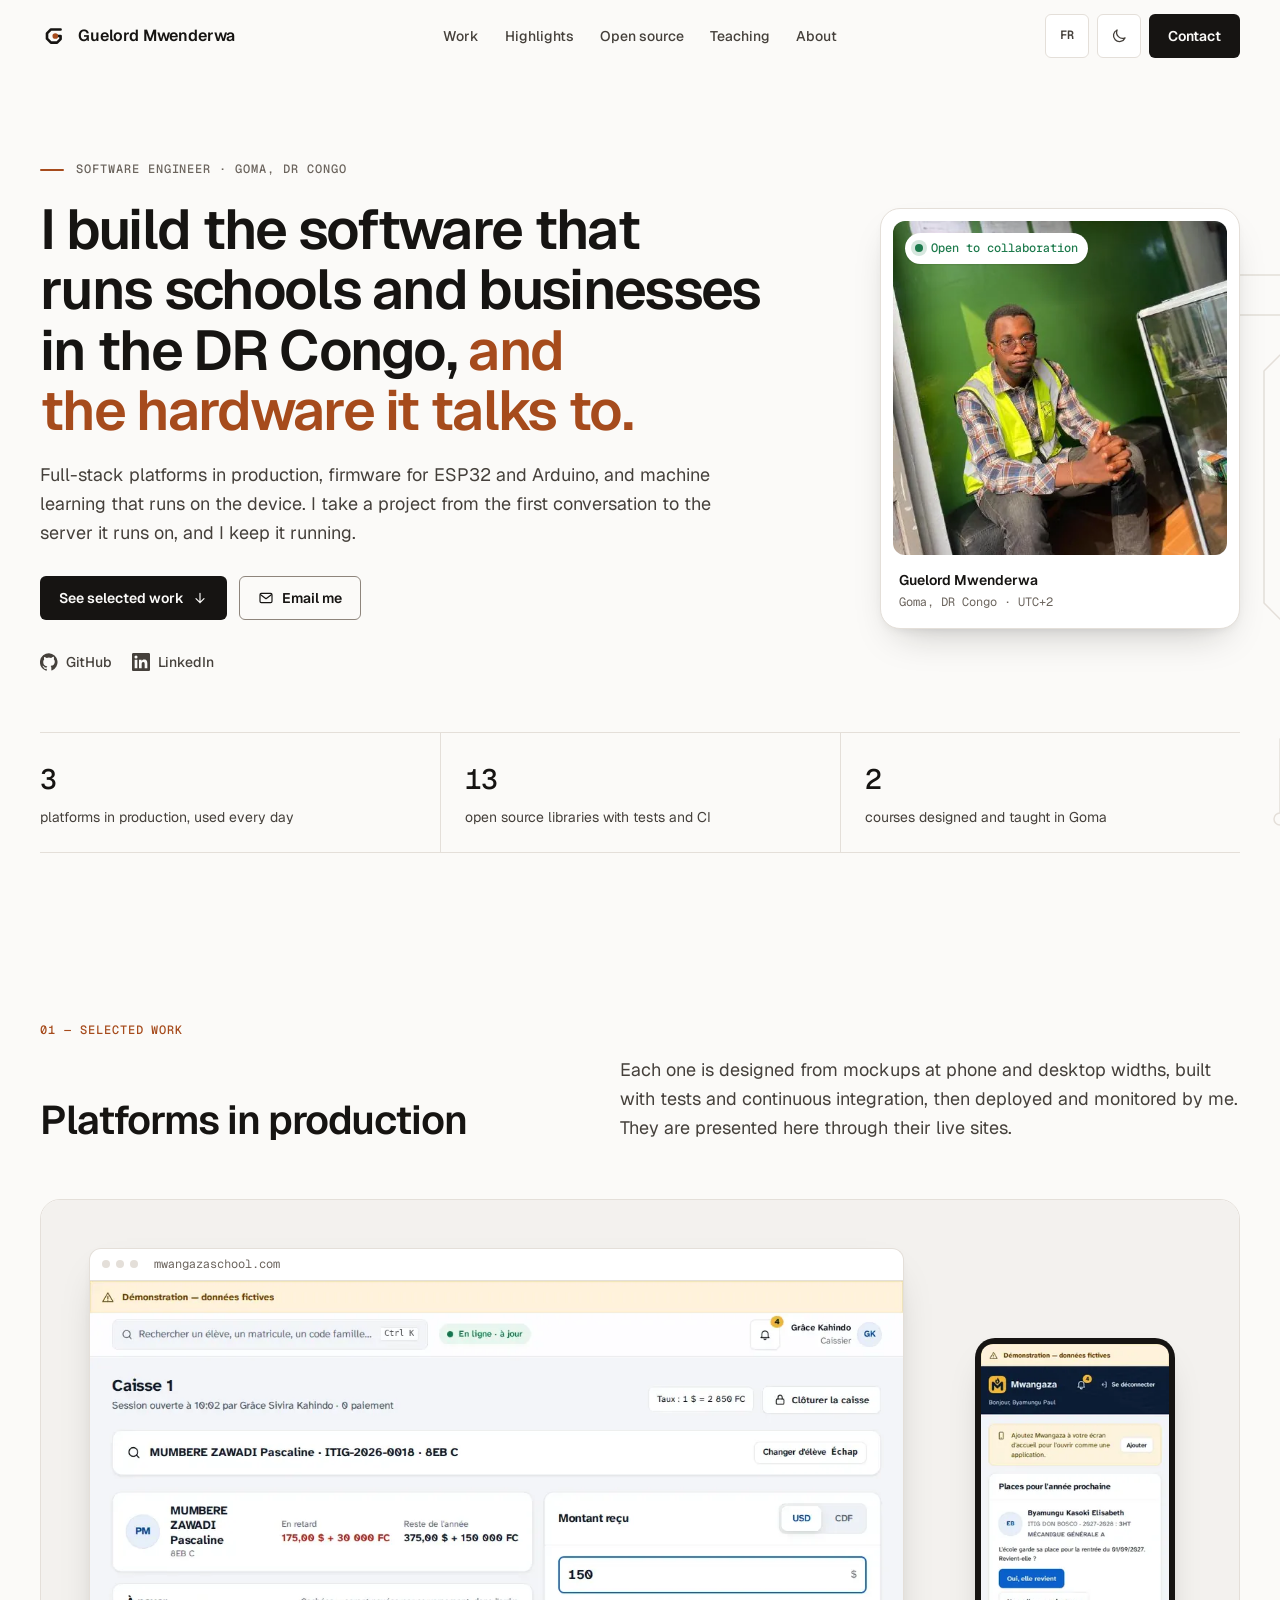
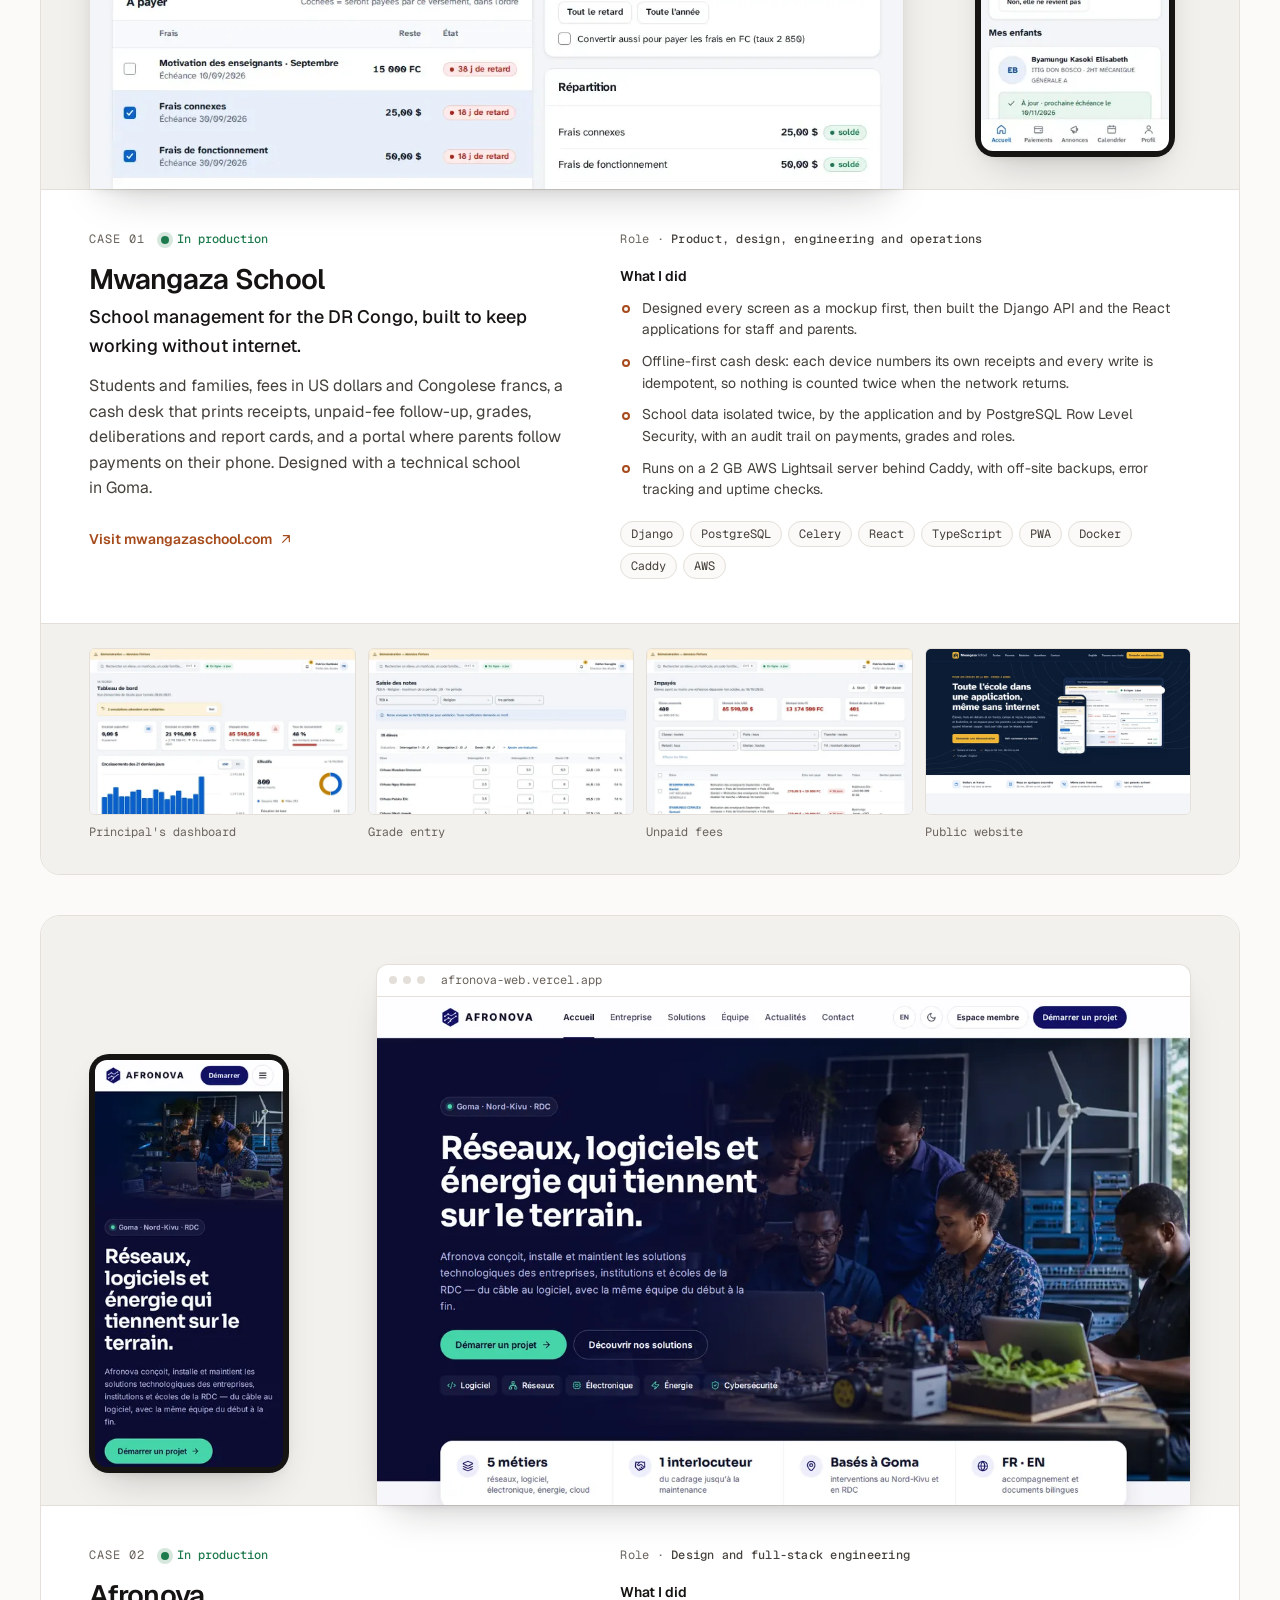
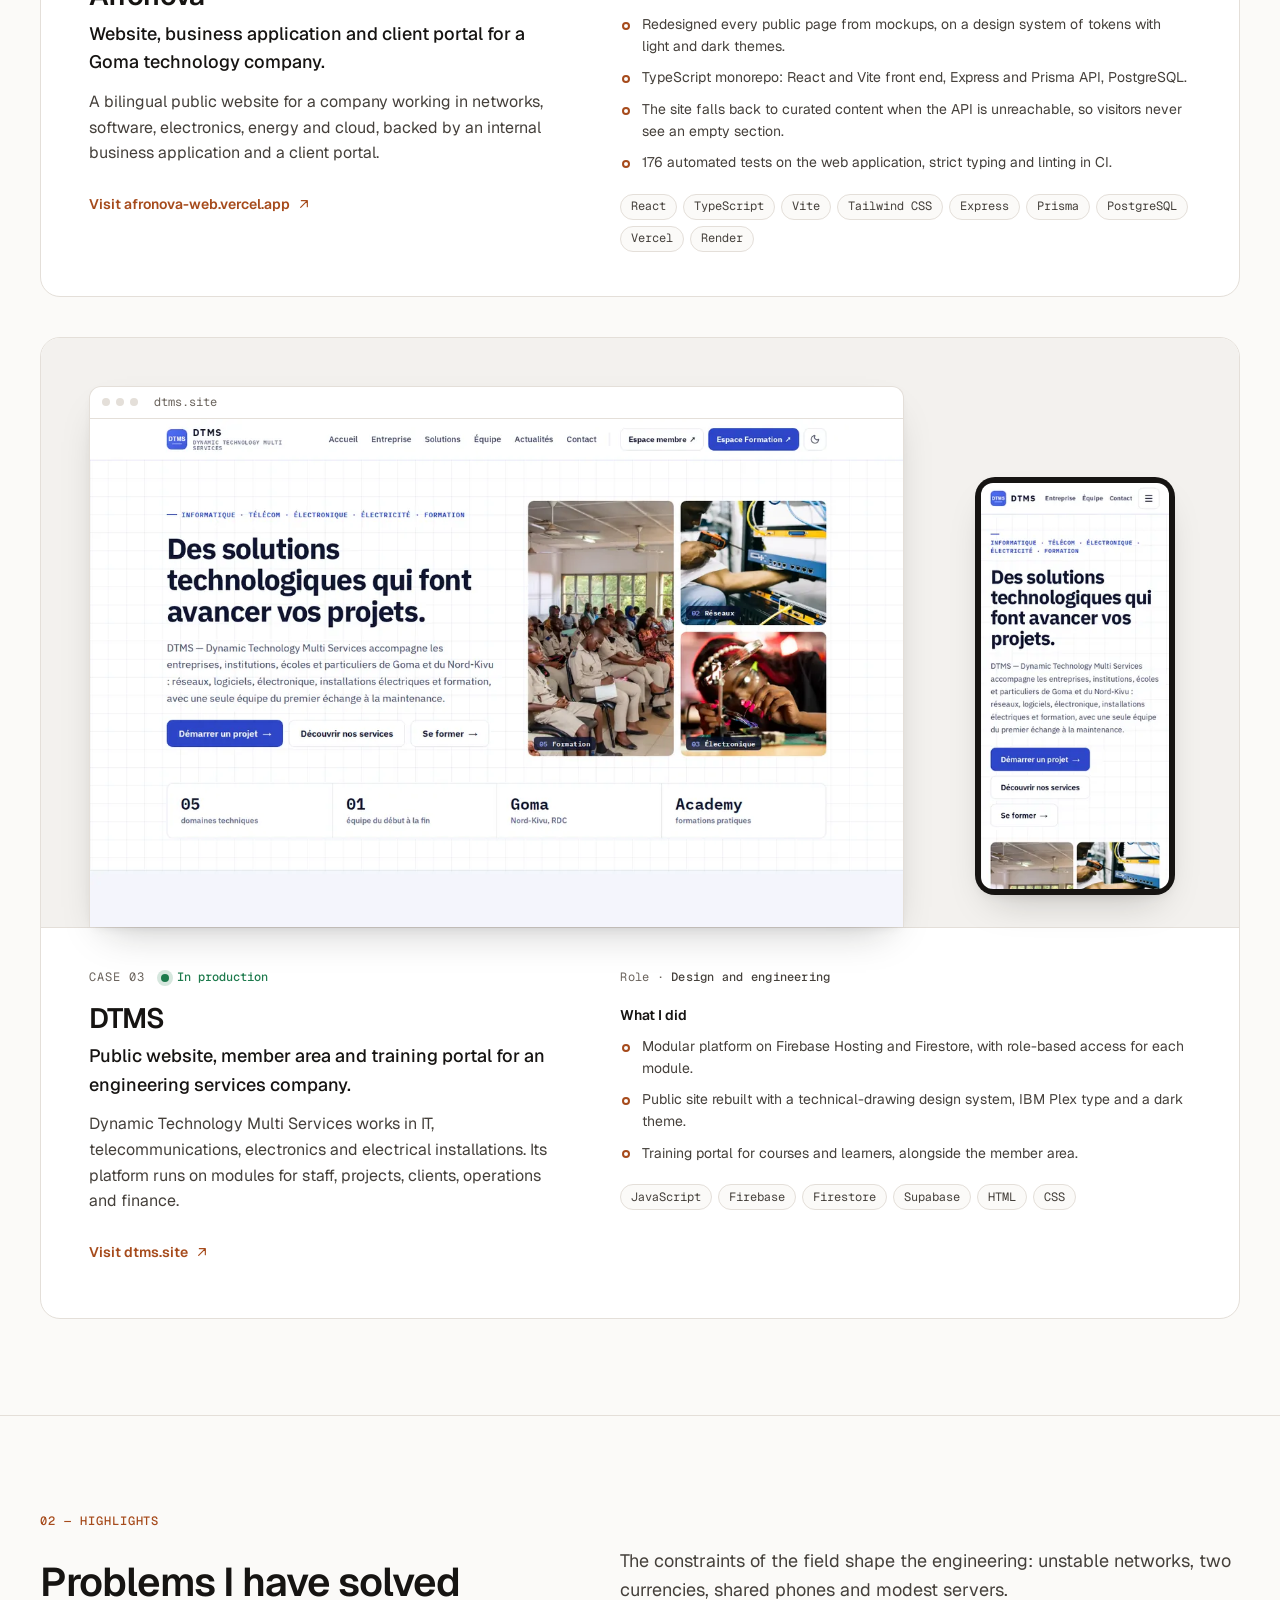
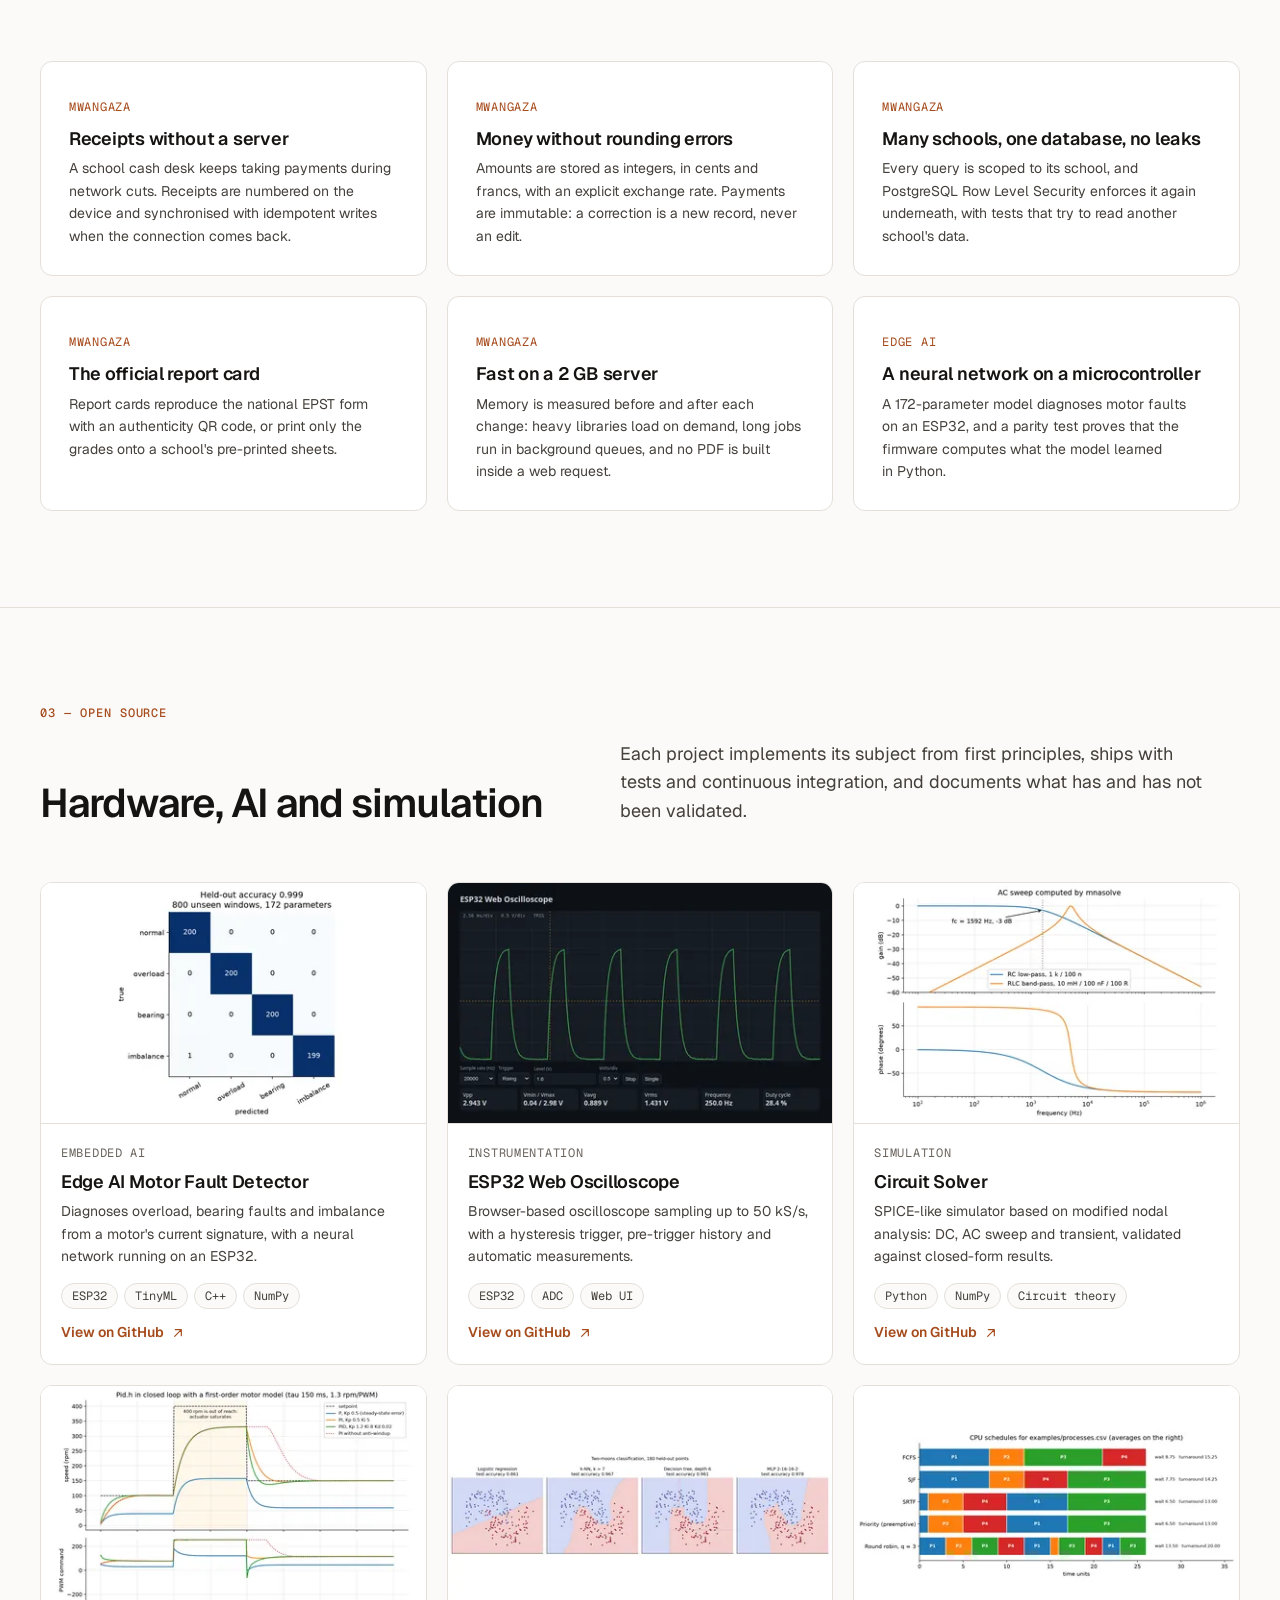
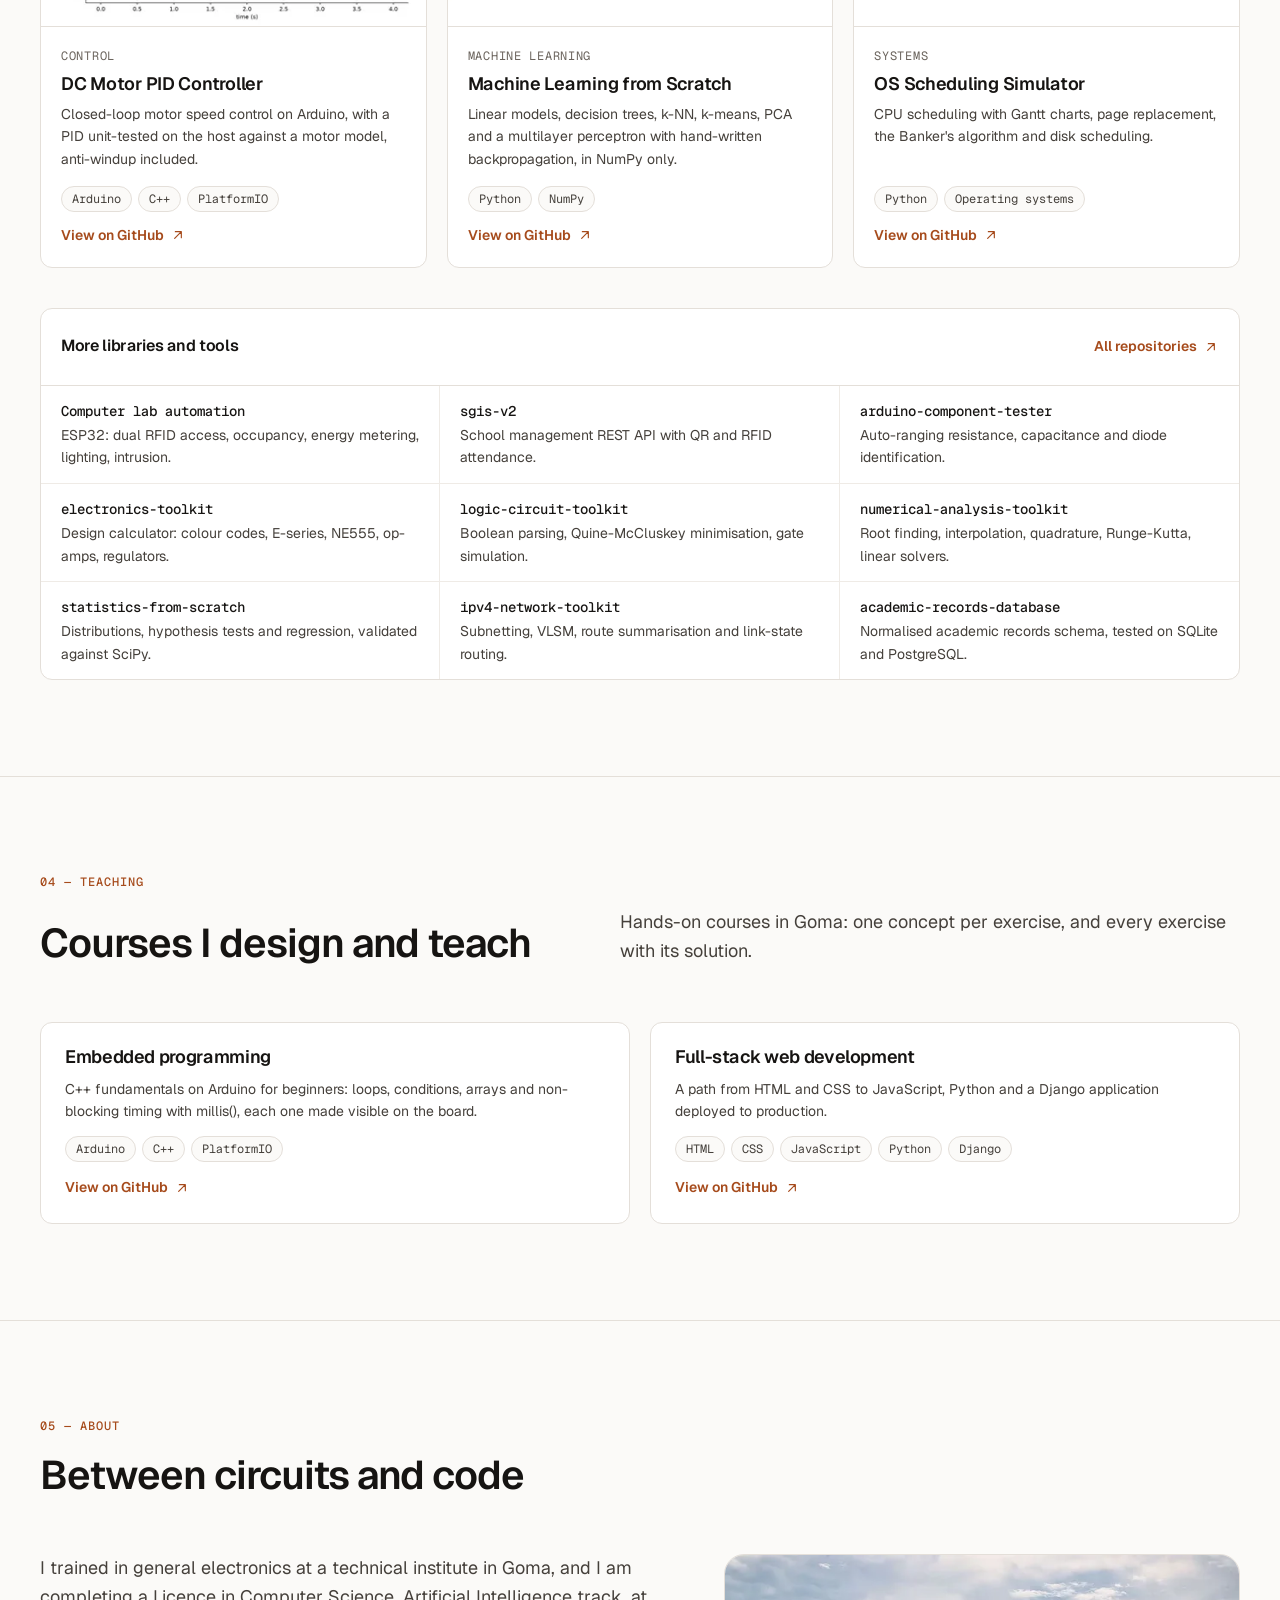
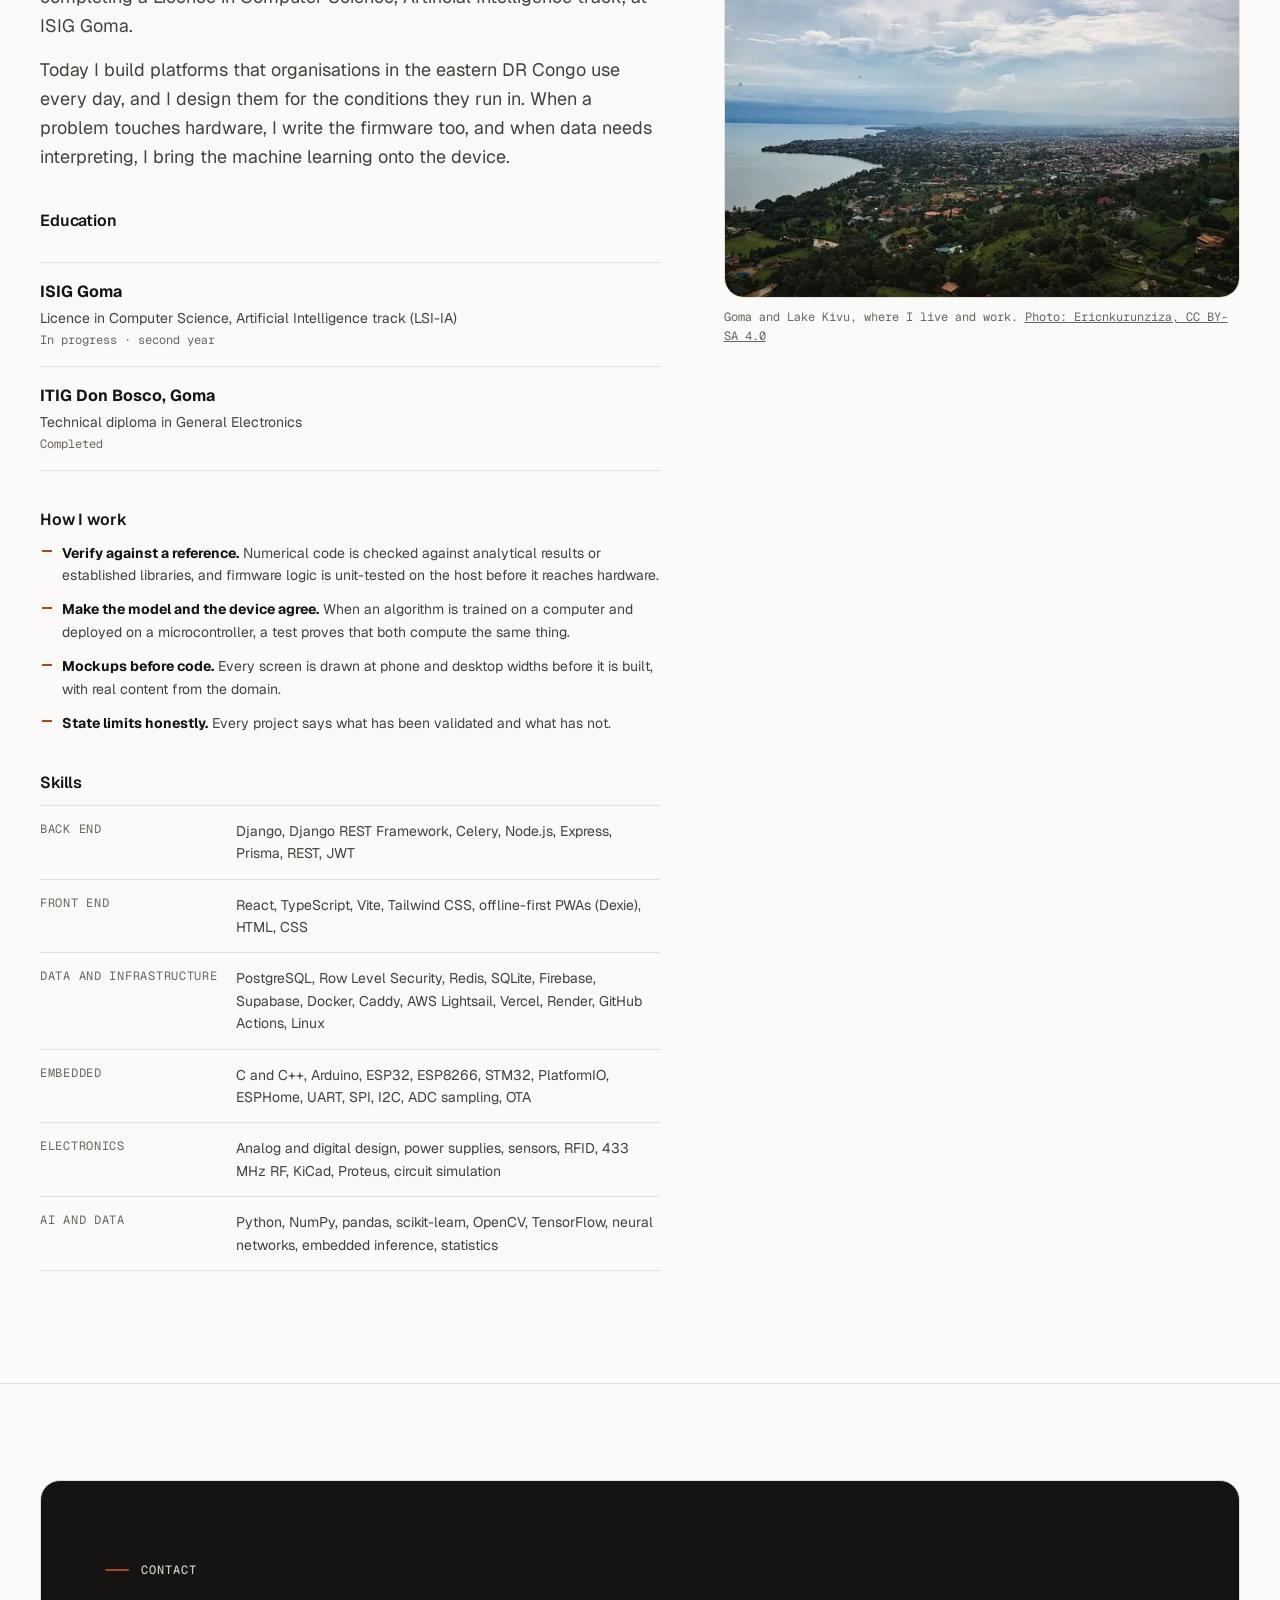
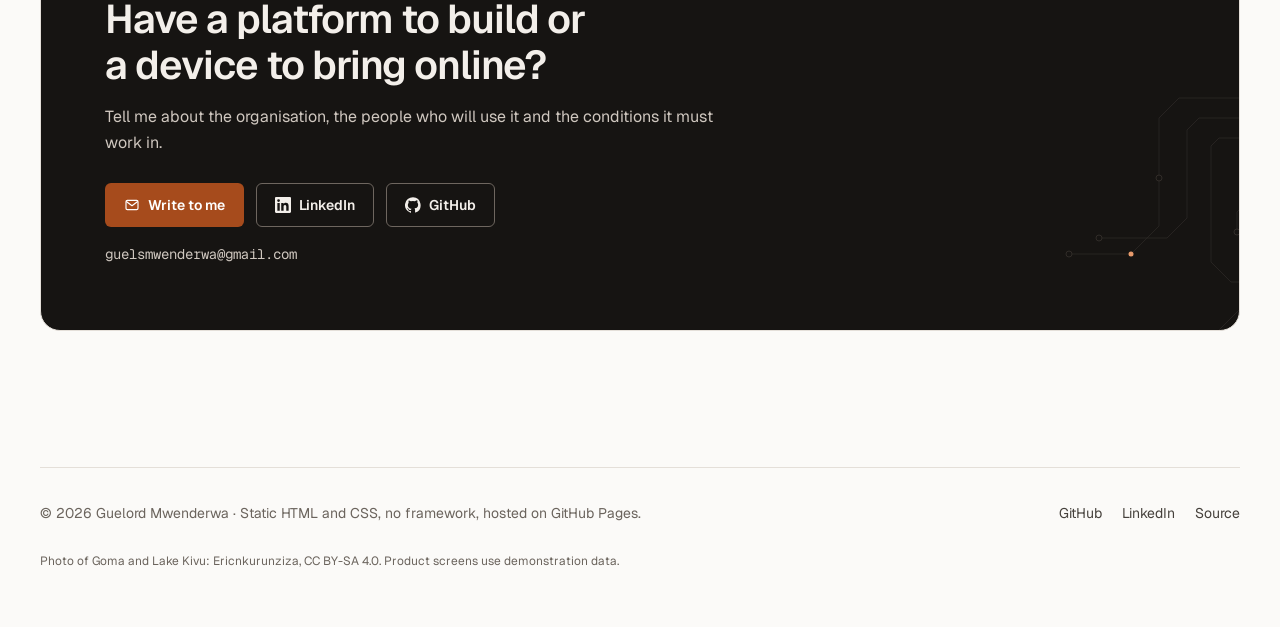
==== index.html @ 924ce4b7 "feat: portfolio bilingue (anglais et français) publié sur GitHub Pages Plateformes en production (Mw" ====
<!doctype html>
<html lang="en">
<head>
<meta charset="utf-8">
<meta name="viewport" content="width=device-width, initial-scale=1">
<title>Guelord Mwenderwa — Software engineer in Goma, DR Congo</title>
<meta name="description" content="I design, build and run software platforms for schools and businesses in the DR Congo, and the embedded systems they talk to: Django, React, TypeScript, ESP32 and machine learning.">
<meta name="author" content="Guelord Mwenderwa">

<link rel="canonical" href="https://guelord-mwenderwa.github.io/">
<link rel="alternate" hreflang="en" href="https://guelord-mwenderwa.github.io/"><link rel="alternate" hreflang="fr" href="https://guelord-mwenderwa.github.io/fr/"><link rel="alternate" hreflang="x-default" href="https://guelord-mwenderwa.github.io/">
<meta name="theme-color" content="#fbfaf8" media="(prefers-color-scheme: light)">
<meta name="theme-color" content="#11100f" media="(prefers-color-scheme: dark)">
<meta property="og:type" content="profile">
<meta property="og:title" content="Guelord Mwenderwa — Software engineer in Goma, DR Congo">
<meta property="og:description" content="I design, build and run software platforms for schools and businesses in the DR Congo, and the embedded systems they talk to: Django, React, TypeScript, ESP32 and machine learning.">
<meta property="og:url" content="https://guelord-mwenderwa.github.io/">
<meta property="og:image" content="https://guelord-mwenderwa.github.io/assets/og-en.png">
<meta property="og:image:width" content="1200">
<meta property="og:image:height" content="630">
<meta property="og:locale" content="en_US">
<meta property="profile:first_name" content="Guelord">
<meta property="profile:last_name" content="Mwenderwa">
<meta name="twitter:card" content="summary_large_image">
<link rel="icon" href="favicon.svg" type="image/svg+xml">
<link rel="icon" href="assets/icons/favicon-32.png" sizes="32x32" type="image/png">
<link rel="apple-touch-icon" href="assets/icons/apple-touch-icon.png">
<link rel="preconnect" href="https://fonts.googleapis.com">
<link rel="preconnect" href="https://fonts.gstatic.com" crossorigin>
<link rel="stylesheet" href="https://fonts.googleapis.com/css2?family=Geist+Mono:wght@400;500&family=Geist:wght@400;500;600;700&display=swap">
<link rel="stylesheet" href="assets/site.css">
<script>try{var t=localStorage.getItem('theme');if(t==='dark'||t==='light')document.documentElement.dataset.theme=t}catch(e){}</script>
<script type="application/ld+json">{"@context": "https://schema.org", "@type": "Person", "name": "Guelord Mwenderwa", "url": "https://guelord-mwenderwa.github.io/", "image": "https://guelord-mwenderwa.github.io/assets/img/portrait-460.webp", "jobTitle": "Software engineer", "email": "mailto:guelsmwenderwa@gmail.com", "address": {"@type": "PostalAddress", "addressLocality": "Goma", "addressCountry": "CD"}, "alumniOf": [{"@type": "CollegeOrUniversity", "name": "Institut Supérieur d'Informatique et de Gestion (ISIG Goma)"}, {"@type": "HighSchool", "name": "Institut Technique Industriel de Goma (ITIG Don Bosco)"}], "knowsAbout": ["Django", "React", "TypeScript", "PostgreSQL", "ESP32", "Embedded systems", "Machine learning"], "sameAs": ["https://github.com/GUELORD-MWENDERWA", "https://linkedin.com/in/guelord-mwenderwa"]}</script>
</head>
<body>
<a class="skip-link" href="#main">Skip to content</a>
<header class="site-header" data-header>
  <div class="container header-inner">
    <a class="brand" href="./" aria-label="Guelord Mwenderwa, home"><svg class="brand-mark" viewBox="0 0 64 64" aria-hidden="true" focusable="false"><path d="M47 17H25l-9 9v12l9 9h14l8-8v-7H35" fill="none" stroke="currentColor" stroke-width="6" stroke-linecap="round" stroke-linejoin="round"/><circle class="via" cx="35" cy="32" r="6.5"/></svg><span class="brand-name">Guelord Mwenderwa</span></a>
    <nav class="nav-desktop" aria-label="Main navigation"><a href="#work">Work</a><a href="#highlights">Highlights</a><a href="#open-source">Open source</a><a href="#teaching">Teaching</a><a href="#about">About</a></nav>
    <div class="header-actions">
      <a class="icon-btn" href="fr/" hreflang="fr" lang="fr" aria-label="Version française">FR</a>
      <button class="icon-btn theme-toggle" type="button" data-theme-toggle aria-label="Switch between light and dark theme"><svg class="icon-moon" viewBox="0 0 24 24" aria-hidden="true" focusable="false"><path fill="none" stroke="currentColor" stroke-width="1.75" stroke-linecap="round" stroke-linejoin="round" d="M20 14.5A8 8 0 0 1 9.5 4a8 8 0 1 0 10.5 10.5Z"/></svg><svg class="icon-sun" viewBox="0 0 24 24" aria-hidden="true" focusable="false"><circle fill="none" stroke="currentColor" stroke-width="1.75" stroke-linecap="round" stroke-linejoin="round" cx="12" cy="12" r="4"/><path fill="none" stroke="currentColor" stroke-width="1.75" stroke-linecap="round" stroke-linejoin="round" d="M12 2v2M12 20v2M4.9 4.9l1.4 1.4M17.7 17.7l1.4 1.4M2 12h2M20 12h2M4.9 19.1l1.4-1.4M17.7 6.3l1.4-1.4"/></svg></button>
      <a class="btn btn-primary btn-contact" href="#contact">Contact</a>
      <button class="icon-btn menu-toggle" type="button" data-menu-toggle aria-expanded="false" aria-controls="mobile-nav" aria-label="Open the menu"><svg class="icon-menu" viewBox="0 0 24 24" aria-hidden="true" focusable="false"><path fill="none" stroke="currentColor" stroke-width="1.75" stroke-linecap="round" stroke-linejoin="round" d="M4 7h16M4 12h16M4 17h16"/></svg><svg class="icon-close" viewBox="0 0 24 24" aria-hidden="true" focusable="false"><path fill="none" stroke="currentColor" stroke-width="1.75" stroke-linecap="round" stroke-linejoin="round" d="M6 6l12 12M18 6 6 18"/></svg></button>
    </div>
  </div>
  <nav class="nav-mobile" id="mobile-nav" aria-label="Main navigation"><a href="#work">Work</a><a href="#highlights">Highlights</a><a href="#open-source">Open source</a><a href="#teaching">Teaching</a><a href="#about">About</a><a href="#contact">Contact</a>
    <a class="btn btn-primary" href="mailto:guelsmwenderwa@gmail.com"><svg viewBox="0 0 24 24" aria-hidden="true" focusable="false"><rect fill="none" stroke="currentColor" stroke-width="1.75" stroke-linecap="round" stroke-linejoin="round" x="3" y="5" width="18" height="14" rx="2"/><path fill="none" stroke="currentColor" stroke-width="1.75" stroke-linecap="round" stroke-linejoin="round" d="m4 7 8 6 8-6"/></svg>Email me</a></nav>
</header>
<main id="main">
<section class="hero" aria-labelledby="hero-title">
  <svg class="hero-traces" viewBox="0 0 720 640" fill="none" aria-hidden="true" focusable="false"><g stroke="currentColor" stroke-width="1.5" stroke-linecap="round" stroke-linejoin="round"><path d="M720 96H520l-40 40v120"/><path d="M720 136H560l-24 24v176l-40 40H360"/><path d="M720 176H600l-16 16v232l40 40h96"/><path d="M720 520H640l-40 40v80"/><path d="M480 256v96l-56 56H300"/><path d="M720 300H660l-24 24v40"/></g><g stroke-width="1.5"><circle class="via" cx="480" cy="256" r="6"/><circle class="via" cx="360" cy="376" r="6"/><circle class="via" cx="300" cy="408" r="6"/><circle class="via" cx="636" cy="364" r="6"/><circle class="via" cx="600" cy="640" r="6"/></g><circle class="via-live" cx="424" cy="408" r="5"/></svg>
  <div class="container">
    <div class="hero-grid">
      <div>
        <p class="eyebrow">Software engineer · Goma, DR Congo</p>
        <h1 id="hero-title">I build the software that runs schools and businesses in the DR Congo, <em>and the hardware it talks to.</em></h1>
        <p class="hero-lead">Full-stack platforms in production, firmware for ESP32 and Arduino, and machine learning that runs on the device. I take a project from the first conversation to the server it runs on, and I keep it running.</p>
        <div class="hero-ctas">
          <a class="btn btn-primary" href="#work">See selected work<svg viewBox="0 0 24 24" aria-hidden="true" focusable="false"><path fill="none" stroke="currentColor" stroke-width="1.75" stroke-linecap="round" stroke-linejoin="round" d="M12 5v14M6 13l6 6 6-6"/></svg></a>
          <a class="btn btn-outline" href="mailto:guelsmwenderwa@gmail.com"><svg viewBox="0 0 24 24" aria-hidden="true" focusable="false"><rect fill="none" stroke="currentColor" stroke-width="1.75" stroke-linecap="round" stroke-linejoin="round" x="3" y="5" width="18" height="14" rx="2"/><path fill="none" stroke="currentColor" stroke-width="1.75" stroke-linecap="round" stroke-linejoin="round" d="m4 7 8 6 8-6"/></svg>Email me</a>
        </div>
        <div class="hero-links">
          <a href="https://github.com/GUELORD-MWENDERWA" rel="me"><svg viewBox="0 0 24 24" aria-hidden="true" focusable="false"><path fill="currentColor" d="M12 .3a12 12 0 0 0-3.8 23.4c.6.1.8-.3.8-.6v-2c-3.3.7-4-1.6-4-1.6-.6-1.4-1.4-1.8-1.4-1.8-1-.7.1-.7.1-.7 1.2 0 1.9 1.2 1.9 1.2 1 1.8 2.8 1.3 3.5 1 0-.8.4-1.3.7-1.6-2.7-.3-5.5-1.3-5.5-6 0-1.2.5-2.3 1.3-3.1-.2-.4-.6-1.6 0-3.2 0 0 1-.3 3.3 1.2a11.5 11.5 0 0 1 6 0C17.3 4.7 18.3 5 18.3 5c.7 1.6.2 2.9.1 3.2.8.8 1.3 1.9 1.3 3.2 0 4.6-2.8 5.6-5.5 5.9.5.4.9 1.1.9 2.2v3.3c0 .3.1.7.8.6A12 12 0 0 0 12 .3"/></svg>GitHub</a>
          <a href="https://linkedin.com/in/guelord-mwenderwa" rel="me"><svg viewBox="0 0 24 24" aria-hidden="true" focusable="false"><path fill="currentColor" d="M20.45 20.45h-3.56v-5.57c0-1.33-.02-3.04-1.85-3.04-1.85 0-2.14 1.45-2.14 2.94v5.67H9.35V9h3.41v1.56h.05c.48-.9 1.64-1.85 3.37-1.85 3.6 0 4.27 2.37 4.27 5.46v6.28ZM5.34 7.43a2.06 2.06 0 1 1 0-4.13 2.06 2.06 0 0 1 0 4.13ZM7.12 20.45H3.56V9h3.56v11.45ZM22.22 0H1.77C.79 0 0 .77 0 1.73v20.54C0 23.23.79 24 1.77 24h20.45c.98 0 1.78-.77 1.78-1.73V1.73C24 .77 23.2 0 22.22 0Z"/></svg>LinkedIn</a>
        </div>
      </div>
      <figure class="portrait-card">
        <img src="assets/img/portrait-460.webp" srcset="assets/img/portrait-240.webp 240w, assets/img/portrait-460.webp 460w" sizes="(min-width: 1024px) 336px, (min-width: 400px) 336px, 86vw" width="460" height="460" alt="Guelord Mwenderwa, seated, wearing a high-visibility vest" fetchpriority="high">
        <span class="status">Open to collaboration</span>
        <figcaption class="portrait-meta"><strong>Guelord Mwenderwa</strong><span>Goma, DR Congo · UTC+2</span></figcaption>
      </figure>
    </div>
    <div class="facts"><div class="fact"><span class="fact-value">3</span><span class="fact-label">platforms in production, used every day</span></div><div class="fact"><span class="fact-value">13</span><span class="fact-label">open source libraries with tests and CI</span></div><div class="fact"><span class="fact-value">2</span><span class="fact-label">courses designed and taught in Goma</span></div></div>
  </div>
</section>
<section class="section" id="work" aria-labelledby="work-title">
  <div class="container">
    <div class="section-head"><p class="section-index">01 — Selected work</p><h2 id="work-title">Platforms in production</h2><p>Each one is designed from mockups at phone and desktop widths, built with tests and continuous integration, then deployed and monitored by me. They are presented here through their live sites.</p></div>
    <div class="cases">
<article class="case" id="mwangaza" aria-labelledby="mwangaza-title">
  <div class="case-visual">
    <div class="browser"><div class="browser-bar"><i></i><i></i><i></i><span>mwangazaschool.com</span></div><img src="assets/img/mwangaza-cash-desk-1184.webp" srcset="assets/img/mwangaza-cash-desk-592.webp 592w, assets/img/mwangaza-cash-desk-1184.webp 1184w" sizes="(min-width: 1024px) 800px, 92vw" width="1184" height="740" alt="Mwangaza cash desk: a student&#x27;s overdue fees and a payment being entered in US dollars" loading="lazy" decoding="async"></div>
    <div class="phone"><img src="assets/img/mwangaza-portal-390.webp" srcset="assets/img/mwangaza-portal-260.webp 260w, assets/img/mwangaza-portal-390.webp 390w" sizes="190px" width="390" height="844" alt="Mwangaza parent portal on a phone" loading="lazy" decoding="async"></div>
  </div>
  <div class="case-body">
    <div class="case-intro">
      <div class="case-meta"><span class="mono">Case 01</span><span class="status">In production</span></div>
      <h3 id="mwangaza-title">Mwangaza School</h3>
      <p class="case-tagline">School management for the DR Congo, built to keep working without internet.</p>
      <p class="case-summary">Students and families, fees in US dollars and Congolese francs, a cash desk that prints receipts, unpaid-fee follow-up, grades, deliberations and report cards, and a portal where parents follow payments on their phone. Designed with a technical school in Goma.</p>
      <div class="case-links"><a class="link-arrow" href="https://mwangazaschool.com/">Visit mwangazaschool.com<svg viewBox="0 0 24 24" aria-hidden="true" focusable="false"><path fill="none" stroke="currentColor" stroke-width="1.75" stroke-linecap="round" stroke-linejoin="round" d="M7 17 17 7M8 7h9v9"/></svg></a></div>
    </div>
    <div class="case-details">
      <p class="case-role">Role · <strong>Product, design, engineering and operations</strong></p>
      <p class="case-did">What I did</p>
      <ul class="case-list"><li>Designed every screen as a mockup first, then built the Django API and the React applications for staff and parents.</li><li>Offline-first cash desk: each device numbers its own receipts and every write is idempotent, so nothing is counted twice when the network returns.</li><li>School data isolated twice, by the application and by PostgreSQL Row Level Security, with an audit trail on payments, grades and roles.</li><li>Runs on a 2 GB AWS Lightsail server behind Caddy, with off-site backups, error tracking and uptime checks.</li></ul>
      <div class="chips"><span class="chip">Django</span><span class="chip">PostgreSQL</span><span class="chip">Celery</span><span class="chip">React</span><span class="chip">TypeScript</span><span class="chip">PWA</span><span class="chip">Docker</span><span class="chip">Caddy</span><span class="chip">AWS</span></div>
    </div>
  </div>
  <div class="gallery" role="group" aria-label="More screens" tabindex="0"><figure><img src="assets/img/mwangaza-dashboard-1184.webp" srcset="assets/img/mwangaza-dashboard-592.webp 592w, assets/img/mwangaza-dashboard-1184.webp 1184w" sizes="(min-width: 1024px) 270px, 72vw" width="1184" height="740" alt="Principal&#x27;s dashboard" loading="lazy" decoding="async"><figcaption>Principal&#x27;s dashboard</figcaption></figure><figure><img src="assets/img/mwangaza-grades-1184.webp" srcset="assets/img/mwangaza-grades-592.webp 592w, assets/img/mwangaza-grades-1184.webp 1184w" sizes="(min-width: 1024px) 270px, 72vw" width="1184" height="740" alt="Grade entry" loading="lazy" decoding="async"><figcaption>Grade entry</figcaption></figure><figure><img src="assets/img/mwangaza-unpaid-1184.webp" srcset="assets/img/mwangaza-unpaid-592.webp 592w, assets/img/mwangaza-unpaid-1184.webp 1184w" sizes="(min-width: 1024px) 270px, 72vw" width="1184" height="740" alt="Unpaid fees" loading="lazy" decoding="async"><figcaption>Unpaid fees</figcaption></figure><figure><img src="assets/img/mwangaza-site-1200.webp" srcset="assets/img/mwangaza-site-720.webp 720w, assets/img/mwangaza-site-1200.webp 1200w" sizes="(min-width: 1024px) 270px, 72vw" width="1200" height="750" alt="Public website" loading="lazy" decoding="async"><figcaption>Public website</figcaption></figure></div>
</article>
<article class="case" id="afronova" aria-labelledby="afronova-title">
  <div class="case-visual">
    <div class="browser"><div class="browser-bar"><i></i><i></i><i></i><span>afronova-web.vercel.app</span></div><img src="assets/img/afronova-site-1200.webp" srcset="assets/img/afronova-site-720.webp 720w, assets/img/afronova-site-1200.webp 1200w" sizes="(min-width: 1024px) 800px, 92vw" width="1200" height="750" alt="Afronova home page: networks, software and energy that hold up in the field" loading="lazy" decoding="async"></div>
    <div class="phone"><img src="assets/img/afronova-site-mobile-390.webp" srcset="assets/img/afronova-site-mobile-260.webp 260w, assets/img/afronova-site-mobile-390.webp 390w" sizes="190px" width="390" height="844" alt="Afronova home page on a phone" loading="lazy" decoding="async"></div>
  </div>
  <div class="case-body">
    <div class="case-intro">
      <div class="case-meta"><span class="mono">Case 02</span><span class="status">In production</span></div>
      <h3 id="afronova-title">Afronova</h3>
      <p class="case-tagline">Website, business application and client portal for a Goma technology company.</p>
      <p class="case-summary">A bilingual public website for a company working in networks, software, electronics, energy and cloud, backed by an internal business application and a client portal.</p>
      <div class="case-links"><a class="link-arrow" href="https://afronova-web.vercel.app/">Visit afronova-web.vercel.app<svg viewBox="0 0 24 24" aria-hidden="true" focusable="false"><path fill="none" stroke="currentColor" stroke-width="1.75" stroke-linecap="round" stroke-linejoin="round" d="M7 17 17 7M8 7h9v9"/></svg></a></div>
    </div>
    <div class="case-details">
      <p class="case-role">Role · <strong>Design and full-stack engineering</strong></p>
      <p class="case-did">What I did</p>
      <ul class="case-list"><li>Redesigned every public page from mockups, on a design system of tokens with light and dark themes.</li><li>TypeScript monorepo: React and Vite front end, Express and Prisma API, PostgreSQL.</li><li>The site falls back to curated content when the API is unreachable, so visitors never see an empty section.</li><li>176 automated tests on the web application, strict typing and linting in CI.</li></ul>
      <div class="chips"><span class="chip">React</span><span class="chip">TypeScript</span><span class="chip">Vite</span><span class="chip">Tailwind CSS</span><span class="chip">Express</span><span class="chip">Prisma</span><span class="chip">PostgreSQL</span><span class="chip">Vercel</span><span class="chip">Render</span></div>
    </div>
  </div>
  
</article>
<article class="case" id="dtms" aria-labelledby="dtms-title">
  <div class="case-visual">
    <div class="browser"><div class="browser-bar"><i></i><i></i><i></i><span>dtms.site</span></div><img src="assets/img/dtms-site-1200.webp" srcset="assets/img/dtms-site-720.webp 720w, assets/img/dtms-site-1200.webp 1200w" sizes="(min-width: 1024px) 800px, 92vw" width="1200" height="750" alt="DTMS home page: technology solutions that move your projects forward" loading="lazy" decoding="async"></div>
    <div class="phone"><img src="assets/img/dtms-site-mobile-390.webp" srcset="assets/img/dtms-site-mobile-260.webp 260w, assets/img/dtms-site-mobile-390.webp 390w" sizes="190px" width="390" height="844" alt="DTMS home page on a phone" loading="lazy" decoding="async"></div>
  </div>
  <div class="case-body">
    <div class="case-intro">
      <div class="case-meta"><span class="mono">Case 03</span><span class="status">In production</span></div>
      <h3 id="dtms-title">DTMS</h3>
      <p class="case-tagline">Public website, member area and training portal for an engineering services company.</p>
      <p class="case-summary">Dynamic Technology Multi Services works in IT, telecommunications, electronics and electrical installations. Its platform runs on modules for staff, projects, clients, operations and finance.</p>
      <div class="case-links"><a class="link-arrow" href="https://dtms.site/">Visit dtms.site<svg viewBox="0 0 24 24" aria-hidden="true" focusable="false"><path fill="none" stroke="currentColor" stroke-width="1.75" stroke-linecap="round" stroke-linejoin="round" d="M7 17 17 7M8 7h9v9"/></svg></a></div>
    </div>
    <div class="case-details">
      <p class="case-role">Role · <strong>Design and engineering</strong></p>
      <p class="case-did">What I did</p>
      <ul class="case-list"><li>Modular platform on Firebase Hosting and Firestore, with role-based access for each module.</li><li>Public site rebuilt with a technical-drawing design system, IBM Plex type and a dark theme.</li><li>Training portal for courses and learners, alongside the member area.</li></ul>
      <div class="chips"><span class="chip">JavaScript</span><span class="chip">Firebase</span><span class="chip">Firestore</span><span class="chip">Supabase</span><span class="chip">HTML</span><span class="chip">CSS</span></div>
    </div>
  </div>
  
</article></div>
  </div>
</section>
<section class="section" id="highlights" aria-labelledby="highlights-title">
  <div class="container">
    <div class="section-head"><p class="section-index">02 — Highlights</p><h2 id="highlights-title">Problems I have solved</h2><p>The constraints of the field shape the engineering: unstable networks, two currencies, shared phones and modest servers.</p></div>
    <div class="highlights"><article class="highlight"><p class="mono">Mwangaza</p><h3>Receipts without a server</h3><p>A school cash desk keeps taking payments during network cuts. Receipts are numbered on the device and synchronised with idempotent writes when the connection comes back.</p></article><article class="highlight"><p class="mono">Mwangaza</p><h3>Money without rounding errors</h3><p>Amounts are stored as integers, in cents and francs, with an explicit exchange rate. Payments are immutable: a correction is a new record, never an edit.</p></article><article class="highlight"><p class="mono">Mwangaza</p><h3>Many schools, one database, no leaks</h3><p>Every query is scoped to its school, and PostgreSQL Row Level Security enforces it again underneath, with tests that try to read another school&#x27;s data.</p></article><article class="highlight"><p class="mono">Mwangaza</p><h3>The official report card</h3><p>Report cards reproduce the national EPST form with an authenticity QR code, or print only the grades onto a school&#x27;s pre-printed sheets.</p></article><article class="highlight"><p class="mono">Mwangaza</p><h3>Fast on a 2 GB server</h3><p>Memory is measured before and after each change: heavy libraries load on demand, long jobs run in background queues, and no PDF is built inside a web request.</p></article><article class="highlight"><p class="mono">Edge AI</p><h3>A neural network on a microcontroller</h3><p>A 172-parameter model diagnoses motor faults on an ESP32, and a parity test proves that the firmware computes what the model learned in Python.</p></article></div>
  </div>
</section>
<section class="section" id="open-source" aria-labelledby="open-source-title">
  <div class="container">
    <div class="section-head"><p class="section-index">03 — Open source</p><h2 id="open-source-title">Hardware, AI and simulation</h2><p>Each project implements its subject from first principles, ships with tests and continuous integration, and documents what has and has not been validated.</p></div>
    <div class="projects">
<a class="project" href="https://github.com/GUELORD-MWENDERWA/edge-ai-motor-fault-detector">
  <div class="project-figure"><img src="assets/img/edge-ai-800.webp" srcset="assets/img/edge-ai-400.webp 400w, assets/img/edge-ai-800.webp 800w" sizes="(min-width: 1024px) 380px, (min-width: 768px) 46vw, 92vw" width="800" height="500" alt="Confusion matrix: 799 of 800 unseen windows classified correctly" loading="lazy" decoding="async"></div>
  <div class="project-body">
    <span class="project-kind">Embedded AI</span>
    <h3>Edge AI Motor Fault Detector</h3>
    <p>Diagnoses overload, bearing faults and imbalance from a motor&#x27;s current signature, with a neural network running on an ESP32.</p>
    <div class="chips"><span class="chip">ESP32</span><span class="chip">TinyML</span><span class="chip">C++</span><span class="chip">NumPy</span></div>
    <span class="project-cta">View on GitHub<svg viewBox="0 0 24 24" aria-hidden="true" focusable="false"><path fill="none" stroke="currentColor" stroke-width="1.75" stroke-linecap="round" stroke-linejoin="round" d="M7 17 17 7M8 7h9v9"/></svg></span>
  </div>
</a>
<a class="project" href="https://github.com/GUELORD-MWENDERWA/esp32-web-oscilloscope">
  <div class="project-figure"><img src="assets/img/oscilloscope-800.webp" srcset="assets/img/oscilloscope-400.webp 400w, assets/img/oscilloscope-800.webp 800w" sizes="(min-width: 1024px) 380px, (min-width: 768px) 46vw, 92vw" width="800" height="500" alt="Oscilloscope web interface showing a square wave and its measurements" loading="lazy" decoding="async"></div>
  <div class="project-body">
    <span class="project-kind">Instrumentation</span>
    <h3>ESP32 Web Oscilloscope</h3>
    <p>Browser-based oscilloscope sampling up to 50 kS/s, with a hysteresis trigger, pre-trigger history and automatic measurements.</p>
    <div class="chips"><span class="chip">ESP32</span><span class="chip">ADC</span><span class="chip">Web UI</span></div>
    <span class="project-cta">View on GitHub<svg viewBox="0 0 24 24" aria-hidden="true" focusable="false"><path fill="none" stroke="currentColor" stroke-width="1.75" stroke-linecap="round" stroke-linejoin="round" d="M7 17 17 7M8 7h9v9"/></svg></span>
  </div>
</a>
<a class="project" href="https://github.com/GUELORD-MWENDERWA/circuit-solver">
  <div class="project-figure"><img src="assets/img/circuit-solver-800.webp" srcset="assets/img/circuit-solver-400.webp 400w, assets/img/circuit-solver-800.webp 800w" sizes="(min-width: 1024px) 380px, (min-width: 768px) 46vw, 92vw" width="800" height="500" alt="Bode plot of an RC low-pass and an RLC band-pass filter" loading="lazy" decoding="async"></div>
  <div class="project-body">
    <span class="project-kind">Simulation</span>
    <h3>Circuit Solver</h3>
    <p>SPICE-like simulator based on modified nodal analysis: DC, AC sweep and transient, validated against closed-form results.</p>
    <div class="chips"><span class="chip">Python</span><span class="chip">NumPy</span><span class="chip">Circuit theory</span></div>
    <span class="project-cta">View on GitHub<svg viewBox="0 0 24 24" aria-hidden="true" focusable="false"><path fill="none" stroke="currentColor" stroke-width="1.75" stroke-linecap="round" stroke-linejoin="round" d="M7 17 17 7M8 7h9v9"/></svg></span>
  </div>
</a>
<a class="project" href="https://github.com/GUELORD-MWENDERWA/dc-motor-pid-controller">
  <div class="project-figure"><img src="assets/img/pid-800.webp" srcset="assets/img/pid-400.webp 400w, assets/img/pid-800.webp 800w" sizes="(min-width: 1024px) 380px, (min-width: 768px) 46vw, 92vw" width="800" height="500" alt="Step response of P, PI and PID controllers on a motor model" loading="lazy" decoding="async"></div>
  <div class="project-body">
    <span class="project-kind">Control</span>
    <h3>DC Motor PID Controller</h3>
    <p>Closed-loop motor speed control on Arduino, with a PID unit-tested on the host against a motor model, anti-windup included.</p>
    <div class="chips"><span class="chip">Arduino</span><span class="chip">C++</span><span class="chip">PlatformIO</span></div>
    <span class="project-cta">View on GitHub<svg viewBox="0 0 24 24" aria-hidden="true" focusable="false"><path fill="none" stroke="currentColor" stroke-width="1.75" stroke-linecap="round" stroke-linejoin="round" d="M7 17 17 7M8 7h9v9"/></svg></span>
  </div>
</a>
<a class="project" href="https://github.com/GUELORD-MWENDERWA/ml-from-scratch">
  <div class="project-figure"><img src="assets/img/ml-800.webp" srcset="assets/img/ml-400.webp 400w, assets/img/ml-800.webp 800w" sizes="(min-width: 1024px) 380px, (min-width: 768px) 46vw, 92vw" width="800" height="500" alt="Decision boundaries of four classifiers on the two-moons dataset" loading="lazy" decoding="async"></div>
  <div class="project-body">
    <span class="project-kind">Machine learning</span>
    <h3>Machine Learning from Scratch</h3>
    <p>Linear models, decision trees, k-NN, k-means, PCA and a multilayer perceptron with hand-written backpropagation, in NumPy only.</p>
    <div class="chips"><span class="chip">Python</span><span class="chip">NumPy</span></div>
    <span class="project-cta">View on GitHub<svg viewBox="0 0 24 24" aria-hidden="true" focusable="false"><path fill="none" stroke="currentColor" stroke-width="1.75" stroke-linecap="round" stroke-linejoin="round" d="M7 17 17 7M8 7h9v9"/></svg></span>
  </div>
</a>
<a class="project" href="https://github.com/GUELORD-MWENDERWA/os-scheduling-simulator">
  <div class="project-figure"><img src="assets/img/scheduler-800.webp" srcset="assets/img/scheduler-400.webp 400w, assets/img/scheduler-800.webp 800w" sizes="(min-width: 1024px) 380px, (min-width: 768px) 46vw, 92vw" width="800" height="500" alt="Gantt charts of five CPU scheduling algorithms" loading="lazy" decoding="async"></div>
  <div class="project-body">
    <span class="project-kind">Systems</span>
    <h3>OS Scheduling Simulator</h3>
    <p>CPU scheduling with Gantt charts, page replacement, the Banker&#x27;s algorithm and disk scheduling.</p>
    <div class="chips"><span class="chip">Python</span><span class="chip">Operating systems</span></div>
    <span class="project-cta">View on GitHub<svg viewBox="0 0 24 24" aria-hidden="true" focusable="false"><path fill="none" stroke="currentColor" stroke-width="1.75" stroke-linecap="round" stroke-linejoin="round" d="M7 17 17 7M8 7h9v9"/></svg></span>
  </div>
</a></div>
    <div class="more">
      <div class="more-head"><h3>More libraries and tools</h3><a class="link-arrow" href="https://github.com/GUELORD-MWENDERWA?tab=repositories">All repositories<svg viewBox="0 0 24 24" aria-hidden="true" focusable="false"><path fill="none" stroke="currentColor" stroke-width="1.75" stroke-linecap="round" stroke-linejoin="round" d="M7 17 17 7M8 7h9v9"/></svg></a></div>
      <ul class="more-list"><li><a href="https://github.com/GUELORD-MWENDERWA/SYSTEME_DOMOTIQUE-_SALLE-_NFORMATIQUE"><strong>Computer lab automation</strong><span>ESP32: dual RFID access, occupancy, energy metering, lighting, intrusion.</span></a></li><li><a href="https://github.com/GUELORD-MWENDERWA/sgis-v2"><strong>sgis-v2</strong><span>School management REST API with QR and RFID attendance.</span></a></li><li><a href="https://github.com/GUELORD-MWENDERWA/arduino-component-tester"><strong>arduino-component-tester</strong><span>Auto-ranging resistance, capacitance and diode identification.</span></a></li><li><a href="https://github.com/GUELORD-MWENDERWA/electronics-toolkit"><strong>electronics-toolkit</strong><span>Design calculator: colour codes, E-series, NE555, op-amps, regulators.</span></a></li><li><a href="https://github.com/GUELORD-MWENDERWA/logic-circuit-toolkit"><strong>logic-circuit-toolkit</strong><span>Boolean parsing, Quine-McCluskey minimisation, gate simulation.</span></a></li><li><a href="https://github.com/GUELORD-MWENDERWA/numerical-analysis-toolkit"><strong>numerical-analysis-toolkit</strong><span>Root finding, interpolation, quadrature, Runge-Kutta, linear solvers.</span></a></li><li><a href="https://github.com/GUELORD-MWENDERWA/statistics-from-scratch"><strong>statistics-from-scratch</strong><span>Distributions, hypothesis tests and regression, validated against SciPy.</span></a></li><li><a href="https://github.com/GUELORD-MWENDERWA/ipv4-network-toolkit"><strong>ipv4-network-toolkit</strong><span>Subnetting, VLSM, route summarisation and link-state routing.</span></a></li><li><a href="https://github.com/GUELORD-MWENDERWA/academic-records-database"><strong>academic-records-database</strong><span>Normalised academic records schema, tested on SQLite and PostgreSQL.</span></a></li></ul>
    </div>
    
  </div>
</section>
<section class="section" id="teaching" aria-labelledby="teaching-title">
  <div class="container">
    <div class="section-head"><p class="section-index">04 — Teaching</p><h2 id="teaching-title">Courses I design and teach</h2><p>Hands-on courses in Goma: one concept per exercise, and every exercise with its solution.</p></div>
    <div class="teaching">
<a class="course" href="https://github.com/GUELORD-MWENDERWA/FORMATION-PROGRAMMATION-EMBARQUER">
  <h3>Embedded programming</h3><p>C++ fundamentals on Arduino for beginners: loops, conditions, arrays and non-blocking timing with millis(), each one made visible on the board.</p>
  <div class="chips"><span class="chip">Arduino</span><span class="chip">C++</span><span class="chip">PlatformIO</span></div>
  <span class="project-cta">View on GitHub<svg viewBox="0 0 24 24" aria-hidden="true" focusable="false"><path fill="none" stroke="currentColor" stroke-width="1.75" stroke-linecap="round" stroke-linejoin="round" d="M7 17 17 7M8 7h9v9"/></svg></span>
</a>
<a class="course" href="https://github.com/GUELORD-MWENDERWA/FORMATION-PYTHON-DJANGO">
  <h3>Full-stack web development</h3><p>A path from HTML and CSS to JavaScript, Python and a Django application deployed to production.</p>
  <div class="chips"><span class="chip">HTML</span><span class="chip">CSS</span><span class="chip">JavaScript</span><span class="chip">Python</span><span class="chip">Django</span></div>
  <span class="project-cta">View on GitHub<svg viewBox="0 0 24 24" aria-hidden="true" focusable="false"><path fill="none" stroke="currentColor" stroke-width="1.75" stroke-linecap="round" stroke-linejoin="round" d="M7 17 17 7M8 7h9v9"/></svg></span>
</a></div>
  </div>
</section>
<section class="section" id="about" aria-labelledby="about-title">
  <div class="container">
    <div class="section-head"><p class="section-index">05 — About</p><h2 id="about-title">Between circuits and code</h2></div>
    <div class="about">
      <div class="about-text">
        <p>I trained in general electronics at a technical institute in Goma, and I am completing a Licence in Computer Science, Artificial Intelligence track, at ISIG Goma.</p><p>Today I build platforms that organisations in the eastern DR Congo use every day, and I design them for the conditions they run in. When a problem touches hardware, I write the firmware too, and when data needs interpreting, I bring the machine learning onto the device.</p>
        <h3 class="subhead">Education</h3>
        <ul class="timeline"><li><strong>ISIG Goma</strong><span>Licence in Computer Science, Artificial Intelligence track (LSI-IA)</span><span class="mono">In progress · second year</span></li><li><strong>ITIG Don Bosco, Goma</strong><span>Technical diploma in General Electronics</span><span class="mono">Completed</span></li></ul>
        <h3 class="subhead">How I work</h3>
        <ul class="principles"><li><strong>Verify against a reference.</strong> Numerical code is checked against analytical results or established libraries, and firmware logic is unit-tested on the host before it reaches hardware.</li><li><strong>Make the model and the device agree.</strong> When an algorithm is trained on a computer and deployed on a microcontroller, a test proves that both compute the same thing.</li><li><strong>Mockups before code.</strong> Every screen is drawn at phone and desktop widths before it is built, with real content from the domain.</li><li><strong>State limits honestly.</strong> Every project says what has been validated and what has not.</li></ul>
        <h3 class="subhead">Skills</h3>
        <dl class="skills"><div><dt>Back end</dt><dd>Django, Django REST Framework, Celery, Node.js, Express, Prisma, REST, JWT</dd></div><div><dt>Front end</dt><dd>React, TypeScript, Vite, Tailwind CSS, offline-first PWAs (Dexie), HTML, CSS</dd></div><div><dt>Data and infrastructure</dt><dd>PostgreSQL, Row Level Security, Redis, SQLite, Firebase, Supabase, Docker, Caddy, AWS Lightsail, Vercel, Render, GitHub Actions, Linux</dd></div><div><dt>Embedded</dt><dd>C and C++, Arduino, ESP32, ESP8266, STM32, PlatformIO, ESPHome, UART, SPI, I2C, ADC sampling, OTA</dd></div><div><dt>Electronics</dt><dd>Analog and digital design, power supplies, sensors, RFID, 433 MHz RF, KiCad, Proteus, circuit simulation</dd></div><div><dt>AI and data</dt><dd>Python, NumPy, pandas, scikit-learn, OpenCV, TensorFlow, neural networks, embedded inference, statistics</dd></div></dl>
      </div>
      <div class="about-side">
        <figure class="about-figure"><img src="assets/img/goma-1200.webp" srcset="assets/img/goma-600.webp 600w, assets/img/goma-1200.webp 1200w" sizes="(min-width: 1024px) 480px, 92vw" width="1200" height="800" alt="Goma and Lake Kivu seen from the hills" loading="lazy" decoding="async">
          <figcaption>Goma and Lake Kivu, where I live and work. <a href="https://commons.wikimedia.org/wiki/File:Kivu,Goma_and_Rubavu_On_Rwanda_Side.jpg">Photo: Ericnkurunziza, CC BY-SA 4.0</a></figcaption>
        </figure>
      </div>
    </div>
  </div>
</section>
<section class="section" id="contact" aria-labelledby="contact-title">
  <div class="container">
    <div class="contact">
      <svg class="contact-traces" viewBox="0 0 720 640" fill="none" aria-hidden="true" focusable="false"><g stroke="currentColor" stroke-width="1.5" stroke-linecap="round" stroke-linejoin="round"><path d="M720 96H520l-40 40v120"/><path d="M720 136H560l-24 24v176l-40 40H360"/><path d="M720 176H600l-16 16v232l40 40h96"/><path d="M720 520H640l-40 40v80"/><path d="M480 256v96l-56 56H300"/><path d="M720 300H660l-24 24v40"/></g><g stroke-width="1.5"><circle class="via" cx="480" cy="256" r="6"/><circle class="via" cx="360" cy="376" r="6"/><circle class="via" cx="300" cy="408" r="6"/><circle class="via" cx="636" cy="364" r="6"/><circle class="via" cx="600" cy="640" r="6"/></g><circle class="via-live" cx="424" cy="408" r="5"/></svg>
      <p class="eyebrow">Contact</p>
      <h2 id="contact-title">Have a platform to build or a device to bring online?</h2>
      <p>Tell me about the organisation, the people who will use it and the conditions it must work in.</p>
      <div class="contact-actions">
        <a class="btn btn-copper" href="mailto:guelsmwenderwa@gmail.com"><svg viewBox="0 0 24 24" aria-hidden="true" focusable="false"><rect fill="none" stroke="currentColor" stroke-width="1.75" stroke-linecap="round" stroke-linejoin="round" x="3" y="5" width="18" height="14" rx="2"/><path fill="none" stroke="currentColor" stroke-width="1.75" stroke-linecap="round" stroke-linejoin="round" d="m4 7 8 6 8-6"/></svg>Write to me</a>
        <a class="btn btn-outline" href="https://linkedin.com/in/guelord-mwenderwa" rel="me"><svg viewBox="0 0 24 24" aria-hidden="true" focusable="false"><path fill="currentColor" d="M20.45 20.45h-3.56v-5.57c0-1.33-.02-3.04-1.85-3.04-1.85 0-2.14 1.45-2.14 2.94v5.67H9.35V9h3.41v1.56h.05c.48-.9 1.64-1.85 3.37-1.85 3.6 0 4.27 2.37 4.27 5.46v6.28ZM5.34 7.43a2.06 2.06 0 1 1 0-4.13 2.06 2.06 0 0 1 0 4.13ZM7.12 20.45H3.56V9h3.56v11.45ZM22.22 0H1.77C.79 0 0 .77 0 1.73v20.54C0 23.23.79 24 1.77 24h20.45c.98 0 1.78-.77 1.78-1.73V1.73C24 .77 23.2 0 22.22 0Z"/></svg>LinkedIn</a>
        <a class="btn btn-outline" href="https://github.com/GUELORD-MWENDERWA" rel="me"><svg viewBox="0 0 24 24" aria-hidden="true" focusable="false"><path fill="currentColor" d="M12 .3a12 12 0 0 0-3.8 23.4c.6.1.8-.3.8-.6v-2c-3.3.7-4-1.6-4-1.6-.6-1.4-1.4-1.8-1.4-1.8-1-.7.1-.7.1-.7 1.2 0 1.9 1.2 1.9 1.2 1 1.8 2.8 1.3 3.5 1 0-.8.4-1.3.7-1.6-2.7-.3-5.5-1.3-5.5-6 0-1.2.5-2.3 1.3-3.1-.2-.4-.6-1.6 0-3.2 0 0 1-.3 3.3 1.2a11.5 11.5 0 0 1 6 0C17.3 4.7 18.3 5 18.3 5c.7 1.6.2 2.9.1 3.2.8.8 1.3 1.9 1.3 3.2 0 4.6-2.8 5.6-5.5 5.9.5.4.9 1.1.9 2.2v3.3c0 .3.1.7.8.6A12 12 0 0 0 12 .3"/></svg>GitHub</a>
      </div>
      <p class="contact-email">guelsmwenderwa@gmail.com</p>
    </div>
  </div>
</section>
</main>
<footer class="site-footer">
  <div class="container">
    <div class="footer-inner">
      <p>© 2026 Guelord Mwenderwa · Static HTML and CSS, no framework, hosted on GitHub Pages.</p>
      <div class="footer-links"><a href="https://github.com/GUELORD-MWENDERWA">GitHub</a><a href="https://linkedin.com/in/guelord-mwenderwa">LinkedIn</a><a href="https://github.com/GUELORD-MWENDERWA/GUELORD-MWENDERWA.github.io">Source</a></div>
      <p class="credits">Photo of Goma and Lake Kivu: Ericnkurunziza, CC BY-SA 4.0. Product screens use demonstration data.</p>
    </div>
  </div>
</footer>
<script src="assets/site.js" defer></script>
</body>
</html>
---- assets/site.css ----
/* Portfolio de Guelord Mwenderwa — une seule feuille de style.
   Jetons : couleurs par rôle (clair et sombre), une échelle de texte, trois rayons, deux ombres.
   Cuivre : le métal des pistes de circuit imprimé et celui du Katanga. Neutres chauds, teintés du cuivre. */

:root {
  --surface: #fbfaf8;
  --sunken: #f3f1ee;
  --card: #ffffff;
  --ink: #161412;
  --ink-2: #45403b;
  --ink-3: #6b645d;
  --line: #e4dfd9;
  --line-soft: #efebe6;
  --control: #8e857c;
  --copper: #a64b1c;
  --copper-strong: #8a3b12;
  --copper-soft: #f6e7dd;
  --on-copper: #ffffff;
  --live: #1d7a4c;
  --figure: #ffffff;
  --contact-bg: #161412;
  --contact-ink: #f3efea;
  --contact-ink-2: #cfc7bf;
  --contact-control: #6e665f;
  --contact-hover: rgb(255 255 255 / 0.06);
  --contact-line: #2d2926;
  --contact-via: #3a3531;
  --contact-accent: #e79a6b;

  --font: "Geist", ui-sans-serif, system-ui, -apple-system, "Segoe UI", Roboto, sans-serif;
  --mono: "Geist Mono", ui-monospace, "SFMono-Regular", Menlo, Consolas, monospace;

  /* Échelle de texte : 12 · 14 · 16 · 18 · 22 · 28 · 40 · 56 */
  --t-xs: 0.75rem;
  --t-sm: 0.875rem;
  --t-md: 1rem;
  --t-lg: 1.125rem;
  --t-xl: 1.375rem;
  --t-2xl: 1.75rem;
  --t-3xl: 2.5rem;
  --t-4xl: 3.5rem;

  --r-sm: 6px;
  --r-md: 12px;
  --r-lg: 20px;
  --r-pill: 999px;

  --shadow-1: 0 1px 2px rgb(22 20 18 / 0.06), 0 1px 1px rgb(22 20 18 / 0.04);
  --shadow-2: 0 18px 40px -18px rgb(22 20 18 / 0.28), 0 4px 12px -6px rgb(22 20 18 / 0.12);

  --gutter: 16px;
  --max: 1200px;
  --header-h: 64px;

  color-scheme: light;
}

@media (prefers-color-scheme: dark) {
  :root:not([data-theme="light"]) {
    --surface: #11100f;
    --sunken: #0c0b0a;
    --card: #191716;
    --ink: #f3efea;
    --ink-2: #cfc7bf;
    --ink-3: #a39a91;
    --line: #2d2926;
    --line-soft: #221f1d;
    --control: #6e665f;
    --copper: #e79a6b;
    --copper-strong: #f2b48d;
    --copper-soft: #2a1c14;
    --on-copper: #11100f;
    --live: #5ccb91;
    --figure: #f6f4f1;
    --contact-bg: #191716;
    --contact-ink: #f3efea;
    --contact-ink-2: #cfc7bf;
    --shadow-1: 0 1px 2px rgb(0 0 0 / 0.4);
    --shadow-2: 0 18px 40px -18px rgb(0 0 0 / 0.7), 0 4px 12px -6px rgb(0 0 0 / 0.5);
    color-scheme: dark;
  }
}

:root[data-theme="dark"] {
  --surface: #11100f;
  --sunken: #0c0b0a;
  --card: #191716;
  --ink: #f3efea;
  --ink-2: #cfc7bf;
  --ink-3: #a39a91;
  --line: #2d2926;
  --line-soft: #221f1d;
  --control: #6e665f;
  --copper: #e79a6b;
  --copper-strong: #f2b48d;
  --copper-soft: #2a1c14;
  --on-copper: #11100f;
  --live: #5ccb91;
  --figure: #f6f4f1;
  --contact-bg: #191716;
  --contact-ink: #f3efea;
  --contact-ink-2: #cfc7bf;
  --shadow-1: 0 1px 2px rgb(0 0 0 / 0.4);
  --shadow-2: 0 18px 40px -18px rgb(0 0 0 / 0.7), 0 4px 12px -6px rgb(0 0 0 / 0.5);
  color-scheme: dark;
}

@media (min-width: 768px) {
  :root { --gutter: 32px; --header-h: 72px; }
}

/* ---------- Base ---------- */

*, *::before, *::after { box-sizing: border-box; }

html {
  -webkit-text-size-adjust: 100%;
  scroll-behavior: smooth;
  scroll-padding-top: calc(var(--header-h) + 16px);
}

@media (prefers-reduced-motion: reduce) {
  html { scroll-behavior: auto; }
  *, *::before, *::after { transition: none !important; animation: none !important; }
}

body {
  margin: 0;
  background: var(--surface);
  color: var(--ink);
  font-family: var(--font);
  font-size: var(--t-md);
  line-height: 1.6;
  font-feature-settings: "ss01", "cv11";
  -webkit-font-smoothing: antialiased;
  text-rendering: optimizeLegibility;
  overflow-x: hidden;
}

img { display: block; max-width: 100%; height: auto; }
a { color: inherit; }
h1, h2, h3, h4 { margin: 0; line-height: 1.15; font-weight: 600; letter-spacing: -0.02em; text-wrap: balance; }
p { margin: 0; text-wrap: pretty; }
ul { margin: 0; padding: 0; list-style: none; }

:focus-visible {
  outline: 2px solid var(--copper);
  outline-offset: 3px;
  border-radius: var(--r-sm);
}

.skip-link {
  position: absolute;
  left: var(--gutter);
  top: -100px;
  z-index: 100;
  padding: 10px 16px;
  background: var(--ink);
  color: var(--surface);
  border-radius: var(--r-sm);
  font-weight: 600;
  text-decoration: none;
}
.skip-link:focus { top: 12px; }

.container {
  width: 100%;
  max-width: calc(var(--max) + 2 * var(--gutter));
  margin: 0 auto;
  padding: 0 var(--gutter);
}

.mono { font-family: var(--mono); }

.eyebrow {
  display: inline-flex;
  align-items: center;
  gap: 12px;
  font-family: var(--mono);
  font-size: var(--t-xs);
  font-weight: 500;
  letter-spacing: 0.08em;
  text-transform: uppercase;
  color: var(--ink-3);
}
.eyebrow::before {
  content: "";
  width: 24px;
  height: 2px;
  background: var(--copper);
  border-radius: var(--r-sm);
}

.sr-only {
  position: absolute; width: 1px; height: 1px; padding: 0; margin: -1px;
  overflow: hidden; clip: rect(0 0 0 0); white-space: nowrap; border: 0;
}

/* ---------- Boutons et liens ---------- */

.btn {
  display: inline-flex;
  align-items: center;
  justify-content: center;
  gap: 8px;
  min-height: 44px;
  padding: 0 18px;
  border-radius: var(--r-sm);
  border: 1px solid transparent;
  font: inherit;
  font-size: var(--t-sm);
  font-weight: 600;
  line-height: 1;
  text-decoration: none;
  cursor: pointer;
  transition: background-color 0.15s ease, border-color 0.15s ease, color 0.15s ease, transform 0.15s ease;
  white-space: nowrap;
}
.btn svg { width: 16px; height: 16px; flex: none; }
.btn-primary { background: var(--ink); color: var(--surface); }
.btn-primary:hover { background: var(--copper-strong); color: var(--on-copper); }
.btn-copper { background: var(--copper); color: var(--on-copper); }
.btn-copper:hover { background: var(--copper-strong); }
.btn-outline { background: transparent; color: var(--ink); border-color: var(--control); }
.btn-outline:hover { border-color: var(--ink); background: var(--card); }
.btn-ghost { background: transparent; color: var(--ink-2); }
.btn-ghost:hover { color: var(--ink); background: var(--sunken); }
.btn:active { transform: translateY(1px); }

.icon-btn {
  display: inline-grid;
  place-items: center;
  width: 44px;
  height: 44px;
  border-radius: var(--r-sm);
  border: 1px solid var(--line);
  background: var(--card);
  color: var(--ink-2);
  cursor: pointer;
  text-decoration: none;
  font-family: var(--mono);
  font-size: var(--t-xs);
  font-weight: 600;
  letter-spacing: 0.04em;
}
.icon-btn:hover { color: var(--ink); border-color: var(--control); }
.icon-btn svg { width: 18px; height: 18px; }

.link-arrow {
  display: inline-flex;
  align-items: center;
  gap: 6px;
  color: var(--copper);
  font-weight: 600;
  font-size: var(--t-sm);
  text-decoration: none;
  min-height: 44px;
}
.link-arrow svg { width: 16px; height: 16px; transition: transform 0.15s ease; }
.link-arrow:hover { color: var(--copper-strong); }
.link-arrow:hover svg { transform: translate(2px, -2px); }

/* ---------- En-tête ---------- */

.site-header {
  position: sticky;
  top: 0;
  z-index: 50;
  background: var(--surface);
  border-bottom: 1px solid transparent;
  transition: border-color 0.2s ease;
}
.site-header.is-scrolled { border-bottom-color: var(--line); }
.header-inner {
  display: flex;
  align-items: center;
  justify-content: space-between;
  gap: 16px;
  height: var(--header-h);
}
.brand {
  display: inline-flex;
  align-items: center;
  gap: 10px;
  text-decoration: none;
  font-weight: 600;
  font-size: var(--t-md);
  letter-spacing: -0.01em;
  min-height: 44px;
}
.brand-mark { width: 28px; height: 28px; color: var(--ink); flex: none; }
.brand-mark .via { fill: var(--copper); }
.brand-name { white-space: nowrap; }

.nav-desktop { display: none; }
.nav-desktop a {
  position: relative;
  display: inline-flex;
  align-items: center;
  min-height: 44px;
  padding: 0 12px;
  color: var(--ink-2);
  font-size: var(--t-sm);
  font-weight: 500;
  text-decoration: none;
  border-radius: var(--r-sm);
}
.nav-desktop a:hover { color: var(--ink); background: var(--sunken); }

.header-actions { display: flex; align-items: center; gap: 8px; }
.header-actions .btn-contact { display: none; }

.menu-toggle .icon-close { display: none; }
.menu-toggle[aria-expanded="true"] .icon-close { display: block; }
.menu-toggle[aria-expanded="true"] .icon-menu { display: none; }

.theme-toggle .icon-sun { display: none; }
:root[data-theme="dark"] .theme-toggle .icon-sun { display: block; }
:root[data-theme="dark"] .theme-toggle .icon-moon { display: none; }
@media (prefers-color-scheme: dark) {
  :root:not([data-theme="light"]) .theme-toggle .icon-sun { display: block; }
  :root:not([data-theme="light"]) .theme-toggle .icon-moon { display: none; }
}

.nav-mobile {
  display: none;
  border-top: 1px solid var(--line);
  background: var(--surface);
  padding: 8px var(--gutter) 20px;
}
.nav-mobile.is-open { display: block; }
.nav-mobile a:not(.btn) {
  display: flex;
  align-items: center;
  min-height: 48px;
  border-bottom: 1px solid var(--line-soft);
  color: var(--ink);
  font-weight: 500;
  text-decoration: none;
}
.nav-mobile .btn { width: 100%; margin-top: 16px; }

@media (min-width: 1024px) {
  .nav-desktop { display: flex; gap: 2px; }
  .menu-toggle { display: none; }
  .nav-mobile, .nav-mobile.is-open { display: none; }
  .header-actions .btn-contact { display: inline-flex; }
}

/* ---------- Héros ---------- */

.hero {
  position: relative;
  padding: 40px 0 56px;
  overflow: hidden;
}
.hero-traces {
  position: absolute;
  top: 0;
  right: -120px;
  width: 720px;
  height: 100%;
  color: var(--line);
  pointer-events: none;
  display: none;
}
.hero-traces .via { fill: var(--surface); stroke: var(--line); }
.hero-traces .via-live { fill: var(--copper); stroke: none; }
.hero-grid {
  position: relative;
  display: grid;
  gap: 32px;
}
.hero h1 {
  margin-top: 20px;
  font-size: var(--t-3xl);
  line-height: 1.08;
  letter-spacing: -0.03em;
  max-width: 21ch;
}
.hero h1 em { font-style: normal; color: var(--copper); }
.hero-lead {
  margin-top: 20px;
  font-size: var(--t-lg);
  color: var(--ink-2);
  max-width: 58ch;
}
.hero-ctas { display: flex; flex-wrap: wrap; gap: 12px; margin-top: 28px; }
.hero-links { display: flex; flex-wrap: wrap; gap: 4px 20px; margin-top: 20px; }
.hero-links a {
  display: inline-flex;
  align-items: center;
  gap: 8px;
  min-height: 44px;
  color: var(--ink-2);
  font-size: var(--t-sm);
  font-weight: 500;
  text-decoration: none;
}
.hero-links a:hover { color: var(--ink); }
.hero-links svg { width: 18px; height: 18px; }

.portrait-card {
  position: relative;
  margin: 0;
  max-width: 360px;
  background: var(--card);
  border: 1px solid var(--line);
  border-radius: var(--r-lg);
  padding: 12px;
  box-shadow: var(--shadow-2);
}
.portrait-card img {
  width: 100%;
  aspect-ratio: 1;
  object-fit: cover;
  border-radius: var(--r-md);
  background: var(--sunken);
}
.portrait-meta {
  display: grid;
  gap: 2px;
  padding: 14px 6px 4px;
}
.portrait-meta strong { font-size: var(--t-sm); font-weight: 600; }
.portrait-meta span { font-family: var(--mono); font-size: var(--t-xs); color: var(--ink-3); }

.status {
  display: inline-flex;
  align-items: center;
  gap: 8px;
  font-family: var(--mono);
  font-size: var(--t-xs);
  font-weight: 500;
  color: var(--live);
  white-space: nowrap;
}
.status::before {
  content: "";
  width: 8px;
  height: 8px;
  border-radius: 50%;
  background: currentColor;
  box-shadow: 0 0 0 4px color-mix(in srgb, currentColor 18%, transparent);
}
.portrait-card .status {
  position: absolute;
  top: 24px;
  left: 24px;
  padding: 6px 10px;
  border-radius: var(--r-pill);
  background: var(--card);
  box-shadow: var(--shadow-1);
}

.facts {
  display: grid;
  grid-template-columns: 1fr;
  margin-top: 48px;
  border-top: 1px solid var(--line);
}
.fact {
  display: flex;
  align-items: baseline;
  gap: 16px;
  padding: 18px 0;
  border-bottom: 1px solid var(--line);
}
.fact-value {
  font-family: var(--mono);
  font-size: var(--t-2xl);
  font-weight: 500;
  letter-spacing: -0.02em;
  color: var(--ink);
  min-width: 2.2ch;
  font-variant-numeric: tabular-nums;
}
.fact-label { color: var(--ink-2); font-size: var(--t-sm); }

@media (min-width: 768px) {
  .hero { padding: 56px 0 72px; }
  .hero h1 { font-size: var(--t-3xl); }
  .facts { grid-template-columns: repeat(3, 1fr); border-bottom: 1px solid var(--line); }
  .fact { flex-direction: column; gap: 4px; padding: 24px 24px 24px 0; border-bottom: 0; }
  .fact + .fact { padding-left: 24px; border-left: 1px solid var(--line); }
}

@media (min-width: 1024px) {
  .hero { padding: 80px 0 72px; }
  .hero-traces { display: block; }
  .hero-grid { grid-template-columns: minmax(0, 7fr) minmax(0, 4fr); gap: 64px; align-items: center; }
  .hero h1 { font-size: var(--t-4xl); }
  .portrait-card { justify-self: end; width: 100%; }
}

/* ---------- Sections ---------- */

.section { padding: 64px 0; }
.section + .section { border-top: 1px solid var(--line); }
.section-head {
  display: grid;
  gap: 16px;
  margin-bottom: 40px;
}
.section-index {
  font-family: var(--mono);
  font-size: var(--t-xs);
  font-weight: 500;
  letter-spacing: 0.08em;
  text-transform: uppercase;
  color: var(--copper);
}
.section-head h2 { font-size: var(--t-2xl); letter-spacing: -0.025em; }
.section-head p:not(.section-index) { color: var(--ink-2); max-width: 62ch; font-size: var(--t-md); }

@media (min-width: 768px) {
  .section { padding: 96px 0; }
  .section-head h2 { font-size: var(--t-3xl); }
  .section-head p:not(.section-index) { font-size: var(--t-lg); }
}
@media (min-width: 1024px) {
  .section-head { grid-template-columns: minmax(0, 5fr) minmax(0, 6fr); column-gap: 64px; align-items: end; margin-bottom: 56px; }
  .section-head .section-index { grid-column: 1 / -1; }
}

/* ---------- Plateformes (études de cas) ---------- */

.cases { display: grid; gap: 32px; }
.case {
  display: grid;
  background: var(--card);
  border: 1px solid var(--line);
  border-radius: var(--r-lg);
  overflow: hidden;
}
.case-visual {
  position: relative;
  padding: 20px 20px 0;
  background: var(--sunken);
  border-bottom: 1px solid var(--line);
  min-width: 0;
}
.browser {
  position: relative;
  border: 1px solid var(--line);
  border-bottom: 0;
  border-radius: var(--r-md);
  border-bottom-left-radius: 0;
  border-bottom-right-radius: 0;
  background: var(--card);
  overflow: hidden;
  box-shadow: var(--shadow-2);
}
.browser-bar {
  display: flex;
  align-items: center;
  gap: 6px;
  height: 32px;
  padding: 0 12px;
  border-bottom: 1px solid var(--line);
}
.browser-bar i { width: 8px; height: 8px; border-radius: 50%; background: var(--line); }
.browser-bar span {
  margin-left: 10px;
  font-family: var(--mono);
  font-size: var(--t-xs);
  color: var(--ink-3);
  white-space: nowrap;
  overflow: hidden;
  text-overflow: ellipsis;
}
.browser img { width: 100%; aspect-ratio: 1184 / 740; object-fit: cover; object-position: top; }
.phone {
  display: none;
  position: absolute;
  right: 28px;
  bottom: 24px;
  width: 22%;
  min-width: 120px;
  max-width: 190px;
  padding: 6px;
  border-radius: var(--r-lg);
  background: var(--ink);
  box-shadow: var(--shadow-2);
}
.phone img { width: 100%; aspect-ratio: 390 / 844; object-fit: cover; object-position: top; border-radius: var(--r-md); }

.case-body { display: grid; gap: 24px; padding: 24px 20px 28px; min-width: 0; }
.case-intro, .case-details { min-width: 0; }
.case-meta { display: flex; flex-wrap: wrap; align-items: center; gap: 8px 16px; }
.case-meta .mono { font-size: var(--t-xs); letter-spacing: 0.08em; text-transform: uppercase; color: var(--ink-3); }
.case h3 { margin-top: 14px; font-size: var(--t-2xl); letter-spacing: -0.025em; }
.case-tagline { margin-top: 8px; font-size: var(--t-lg); color: var(--ink); font-weight: 500; }
.case-summary { margin-top: 12px; color: var(--ink-2); }
.case-role {
  font-family: var(--mono);
  font-size: var(--t-xs);
  color: var(--ink-3);
  letter-spacing: 0.02em;
}
.case-role strong { color: var(--ink-2); font-weight: 500; }
.case-did { margin-top: 16px; font-size: var(--t-sm); font-weight: 600; color: var(--ink); }
.case-list { margin-top: 10px; display: grid; gap: 10px; }
.case-list li {
  position: relative;
  padding-left: 22px;
  color: var(--ink-2);
  font-size: var(--t-sm);
  line-height: 1.55;
}
.case-list li::before {
  content: "";
  position: absolute;
  left: 2px;
  top: 0.55em;
  width: 8px;
  height: 8px;
  border: 2px solid var(--copper);
  border-radius: 50%;
}
.chips { display: flex; flex-wrap: wrap; gap: 6px; margin-top: 20px; }
.chip {
  display: inline-flex;
  align-items: center;
  min-height: 26px;
  padding: 0 10px;
  border: 1px solid var(--line);
  border-radius: var(--r-pill);
  font-family: var(--mono);
  font-size: var(--t-xs);
  color: var(--ink-2);
  background: var(--surface);
  white-space: nowrap;
}
.case-links { display: flex; flex-wrap: wrap; gap: 4px 20px; margin-top: 16px; }

.gallery {
  display: grid;
  grid-auto-flow: column;
  grid-auto-columns: 72%;
  gap: 12px;
  overflow-x: auto;
  scroll-snap-type: x mandatory;
  padding: 16px 20px 20px;
  border-top: 1px solid var(--line);
  background: var(--sunken);
  scrollbar-width: thin;
}
.gallery figure { margin: 0; scroll-snap-align: start; min-width: 0; }
.gallery img {
  width: 100%;
  aspect-ratio: 1184 / 740;
  object-fit: cover;
  object-position: top;
  border: 1px solid var(--line);
  border-radius: var(--r-sm);
  background: var(--card);
}
.gallery figcaption { margin-top: 8px; font-size: var(--t-xs); color: var(--ink-3); font-family: var(--mono); }

@media (min-width: 640px) {
  .phone { display: block; }
  .case-visual { padding: 32px 32px 0; }
  .browser { margin-right: 13%; }
}

@media (min-width: 1024px) {
  .cases { gap: 40px; }
  .case-visual { padding: 48px 48px 0; }
  .case-visual .browser { width: 74%; margin-right: 0; }
  .case:nth-child(even) .case-visual .browser { margin-left: auto; }
  .case:nth-child(even) .phone { right: auto; left: 48px; }
  .phone { right: 64px; bottom: 32px; width: 200px; max-width: none; }
  .case-body { grid-template-columns: minmax(0, 5fr) minmax(0, 6fr); gap: 56px; padding: 40px 48px 44px; }
  .gallery { grid-auto-flow: row; grid-auto-columns: auto; grid-template-columns: repeat(4, 1fr); overflow: visible; padding: 24px 48px 32px; }
}

/* ---------- Réalisations ---------- */

.highlights { display: grid; gap: 16px; }
.highlight {
  position: relative;
  padding: 24px;
  background: var(--card);
  border: 1px solid var(--line);
  border-radius: var(--r-md);
}
.highlight .mono { font-size: var(--t-xs); color: var(--copper); letter-spacing: 0.06em; text-transform: uppercase; }
.highlight h3 { margin-top: 12px; font-size: var(--t-lg); letter-spacing: -0.015em; }
.highlight p { margin-top: 8px; color: var(--ink-2); font-size: var(--t-sm); line-height: 1.6; }

@media (min-width: 768px) { .highlights { grid-template-columns: repeat(2, 1fr); gap: 20px; } }
@media (min-width: 1024px) { .highlights { grid-template-columns: repeat(3, 1fr); } .highlight { padding: 28px; } }

/* ---------- Open source ---------- */

.projects { display: grid; gap: 16px; }
.project {
  display: flex;
  flex-direction: column;
  background: var(--card);
  border: 1px solid var(--line);
  border-radius: var(--r-md);
  overflow: hidden;
  text-decoration: none;
  transition: border-color 0.15s ease, transform 0.15s ease, box-shadow 0.15s ease;
}
.project:hover { border-color: var(--control); box-shadow: var(--shadow-2); transform: translateY(-2px); }
.project-figure { background: var(--figure); border-bottom: 1px solid var(--line); }
.project-figure img { width: 100%; aspect-ratio: 16 / 10; object-fit: contain; }
.project-body { display: flex; flex-direction: column; gap: 8px; padding: 20px; flex: 1; }
.project-kind { font-family: var(--mono); font-size: var(--t-xs); color: var(--ink-3); letter-spacing: 0.06em; text-transform: uppercase; }
.project h3 { font-size: var(--t-lg); letter-spacing: -0.015em; }
.project p { color: var(--ink-2); font-size: var(--t-sm); line-height: 1.6; }
.project .chips { margin-top: auto; padding-top: 8px; }
.project-cta { display: inline-flex; align-items: center; gap: 6px; color: var(--copper); font-weight: 600; font-size: var(--t-sm); margin-top: 4px; }
.project-cta svg { width: 16px; height: 16px; }

.more {
  margin-top: 40px;
  border: 1px solid var(--line);
  border-radius: var(--r-md);
  background: var(--card);
  overflow: hidden;
}
.more-head { display: flex; flex-wrap: wrap; align-items: center; justify-content: space-between; gap: 8px 16px; padding: 16px 20px; border-bottom: 1px solid var(--line); }
.more-head h3 { font-size: var(--t-md); }
.more-list li { border-bottom: 1px solid var(--line-soft); }
.more-list li:last-child { border-bottom: 0; }
.more-list a {
  display: grid;
  gap: 2px;
  padding: 14px 20px;
  text-decoration: none;
  min-height: 44px;
}
.more-list a:hover { background: var(--sunken); }
.more-list strong { font-family: var(--mono); font-size: var(--t-sm); font-weight: 500; color: var(--ink); overflow-wrap: anywhere; }
.more-list span { font-size: var(--t-sm); color: var(--ink-2); }

.contribs { margin-top: 40px; display: grid; gap: 12px; }
.contribs-head h3 { font-size: var(--t-md); letter-spacing: -0.01em; }
.contribs-head p { margin-top: 6px; color: var(--ink-2); font-size: var(--t-sm); }
.contrib {
  display: grid;
  gap: 6px;
  padding: 18px 20px;
  border: 1px solid var(--line);
  border-radius: var(--r-md);
  background: var(--card);
  text-decoration: none;
}
.contrib:hover { border-color: var(--control); }
.contrib-top { display: flex; flex-wrap: wrap; align-items: center; gap: 6px 12px; }
.contrib-repo { font-family: var(--mono); font-size: var(--t-sm); font-weight: 500; color: var(--ink); overflow-wrap: anywhere; }
.contrib-state { font-family: var(--mono); font-size: var(--t-xs); padding: 2px 8px; border-radius: var(--r-pill); border: 1px solid var(--line); color: var(--ink-2); }
.contrib-state.is-merged { color: var(--live); border-color: currentColor; }
.contrib-title { color: var(--ink-2); font-size: var(--t-sm); }

@media (min-width: 768px) {
  .projects { grid-template-columns: repeat(2, 1fr); gap: 20px; }
  .more-list { display: grid; grid-template-columns: repeat(2, 1fr); }
  .more-list li:nth-last-child(2):nth-child(odd) { border-bottom: 0; }
  .more-list li:nth-child(odd) { border-right: 1px solid var(--line-soft); }
}
@media (min-width: 1024px) {
  .projects { grid-template-columns: repeat(3, 1fr); }
  .more-list { grid-template-columns: repeat(3, 1fr); }
  .more-list li:nth-child(odd) { border-right: 0; }
  .more-list li:not(:nth-child(3n)) { border-right: 1px solid var(--line-soft); }
  .more-list li:nth-last-child(-n + 3) { border-bottom: 0; }
}

/* ---------- Formation ---------- */

.teaching { display: grid; gap: 16px; }
.course {
  display: grid;
  gap: 10px;
  padding: 24px;
  border: 1px solid var(--line);
  border-radius: var(--r-md);
  background: var(--card);
  text-decoration: none;
}
.course:hover { border-color: var(--control); }
.course h3 { font-size: var(--t-lg); }
.course p { color: var(--ink-2); font-size: var(--t-sm); }
.course .chips { margin-top: 4px; }
@media (min-width: 768px) { .teaching { grid-template-columns: repeat(2, 1fr); gap: 20px; } }

/* ---------- À propos ---------- */

.about { display: grid; gap: 40px; }
.about-text p { color: var(--ink-2); font-size: var(--t-lg); }
.about-text p + p { margin-top: 16px; }
.about-figure { margin: 0; }
.about-figure img { width: 100%; aspect-ratio: 3 / 2; object-fit: cover; border-radius: var(--r-lg); border: 1px solid var(--line); }
.about-figure figcaption { margin-top: 10px; font-size: var(--t-xs); color: var(--ink-3); font-family: var(--mono); }
.about-figure figcaption a { color: inherit; }

.timeline { margin-top: 32px; display: grid; gap: 0; border-top: 1px solid var(--line); }
.timeline li { display: grid; gap: 2px; padding: 16px 0; border-bottom: 1px solid var(--line); }
.timeline strong { font-size: var(--t-md); }
.timeline span { color: var(--ink-2); font-size: var(--t-sm); }
.timeline .mono { font-size: var(--t-xs); color: var(--ink-3); }

.subhead { margin-top: 40px; font-size: var(--t-md); letter-spacing: -0.01em; }
.principles { margin-top: 12px; display: grid; gap: 12px; }
.principles li { padding-left: 22px; position: relative; color: var(--ink-2); font-size: var(--t-sm); }
.principles li::before { content: ""; position: absolute; left: 2px; top: 0.6em; width: 10px; height: 2px; background: var(--copper); }
.principles strong { color: var(--ink); }

.skills { margin-top: 12px; border-top: 1px solid var(--line); }
.skills div { display: grid; gap: 4px; padding: 14px 0; border-bottom: 1px solid var(--line); }
.skills dt { font-family: var(--mono); font-size: var(--t-xs); color: var(--ink-3); text-transform: uppercase; letter-spacing: 0.06em; }
.skills dd { margin: 0; font-size: var(--t-sm); color: var(--ink-2); }

@media (min-width: 768px) {
  .skills div { grid-template-columns: 180px 1fr; gap: 16px; }
}
@media (min-width: 1024px) {
  .about { grid-template-columns: minmax(0, 6fr) minmax(0, 5fr); gap: 64px; }
  .about-side { position: sticky; top: calc(var(--header-h) + 24px); align-self: start; }
}

/* ---------- Contact ---------- */

.contact {
  padding: 40px 24px;
  border-radius: var(--r-lg);
  background: var(--contact-bg);
  color: var(--contact-ink);
  border: 1px solid var(--line);
  position: relative;
  overflow: hidden;
}
.contact .eyebrow { color: var(--contact-ink-2); }
.contact h2 { margin-top: 16px; font-size: var(--t-2xl); max-width: 22ch; letter-spacing: -0.025em; }
.contact p { margin-top: 16px; color: var(--contact-ink-2); max-width: 56ch; }
.contact-actions { display: flex; flex-wrap: wrap; gap: 12px; margin-top: 28px; }
.contact .btn-outline { color: var(--contact-ink); border-color: var(--contact-control); }
.contact .btn-outline:hover { background: var(--contact-hover); border-color: var(--contact-ink); }
.contact-email { margin-top: 20px; font-family: var(--mono); font-size: var(--t-sm); color: var(--contact-ink-2); overflow-wrap: anywhere; }
.contact-traces { position: absolute; right: -40px; bottom: -40px; width: 360px; color: var(--contact-line); pointer-events: none; display: none; }
.contact-traces .via { fill: var(--contact-bg); stroke: var(--contact-via); }
.contact-traces .via-live { fill: var(--contact-accent); stroke: none; }

@media (min-width: 768px) {
  .contact { padding: 64px; }
  .contact h2 { font-size: var(--t-3xl); }
  .contact-traces { display: block; }
}

/* ---------- Pied de page ---------- */

.site-footer { padding: 40px 0 56px; color: var(--ink-3); font-size: var(--t-sm); }
.footer-inner { display: grid; gap: 16px; border-top: 1px solid var(--line); padding-top: 24px; }
.footer-inner a { color: var(--ink-2); }
.footer-links { display: flex; flex-wrap: wrap; gap: 4px 20px; }
.footer-links a { display: inline-flex; align-items: center; min-height: 44px; text-decoration: none; }
.footer-links a:hover { color: var(--ink); }
.credits { font-size: var(--t-xs); }
@media (min-width: 768px) { .footer-inner { grid-template-columns: 1fr auto; align-items: center; } .credits { grid-column: 1 / -1; } }

/* ---------- Page 404 ---------- */

.not-found { min-height: 70vh; display: grid; align-content: center; gap: 20px; padding: 64px 0; }
.not-found h1 { font-size: var(--t-3xl); max-width: 18ch; }
.not-found p { color: var(--ink-2); font-size: var(--t-lg); }
.not-found p.not-found-actions { margin-top: 20px; }
.not-found > div + div { margin-top: 48px; padding-top: 48px; border-top: 1px solid var(--line); }
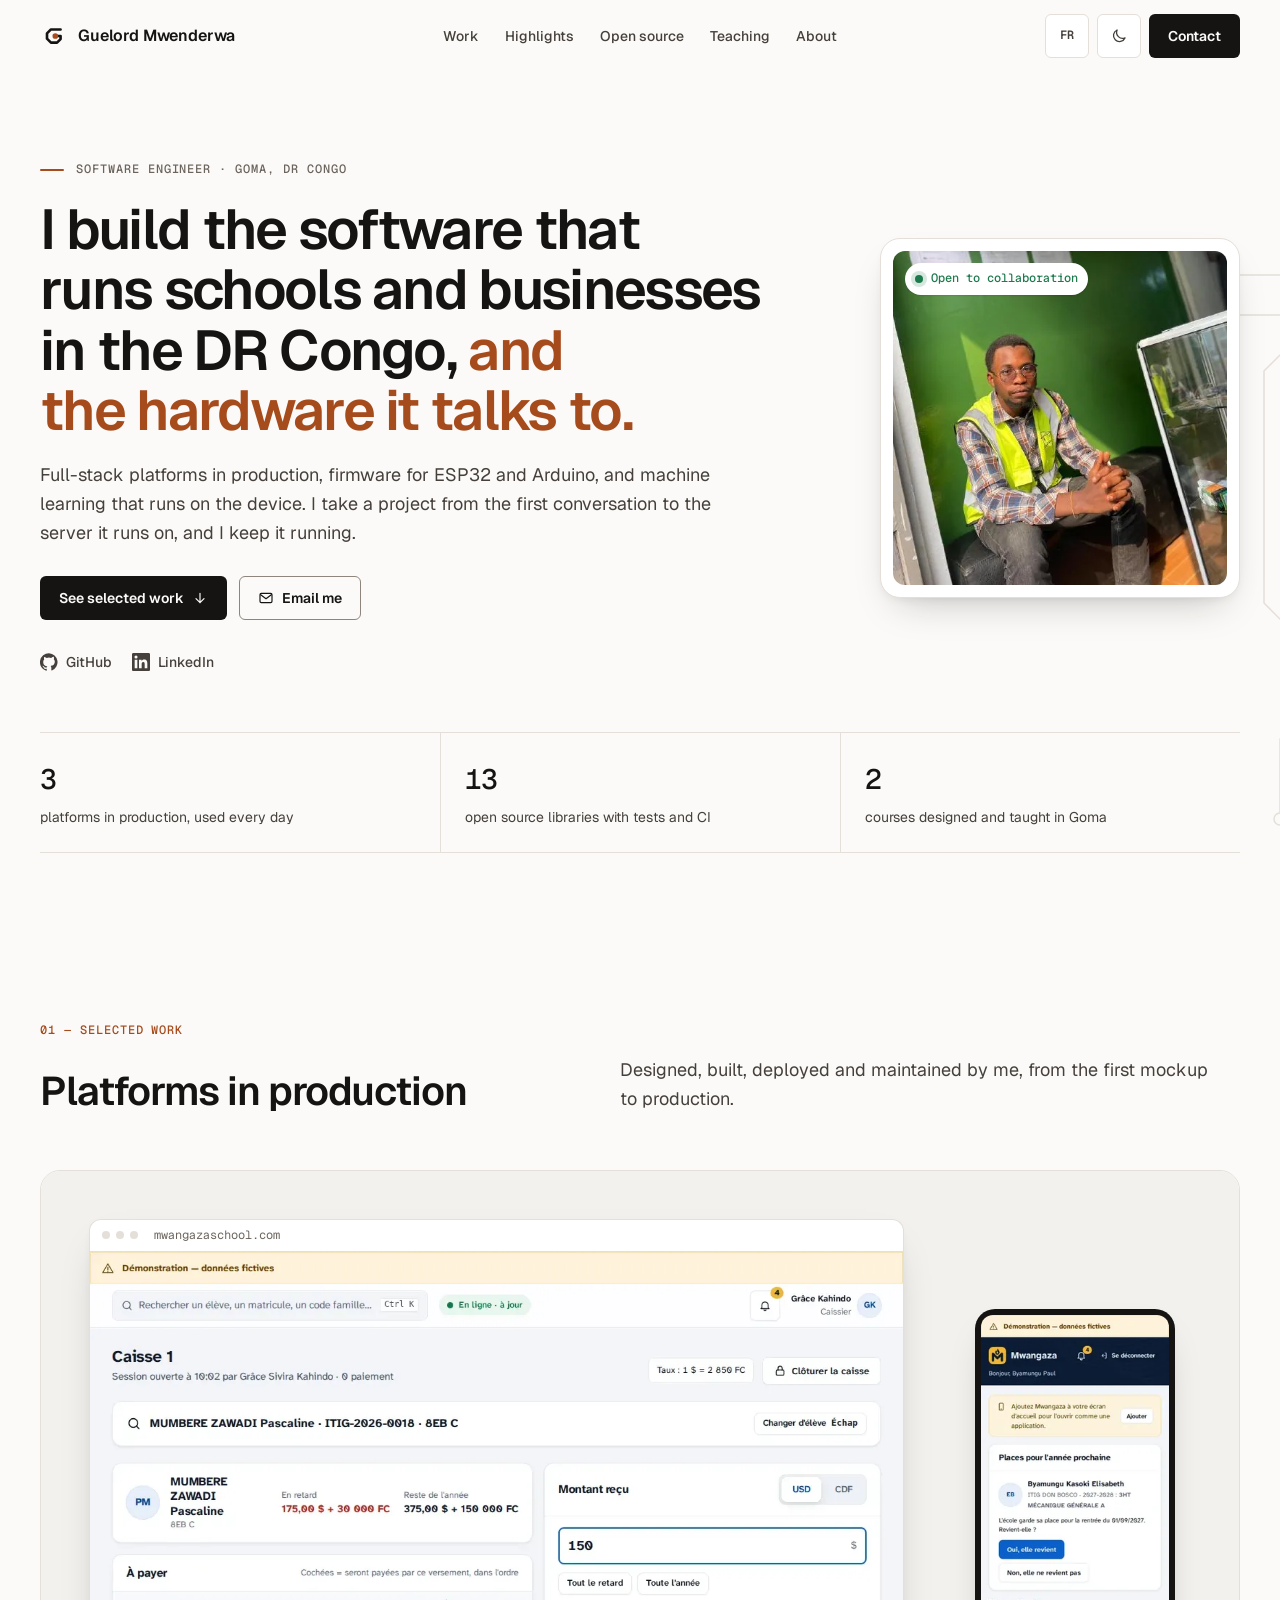
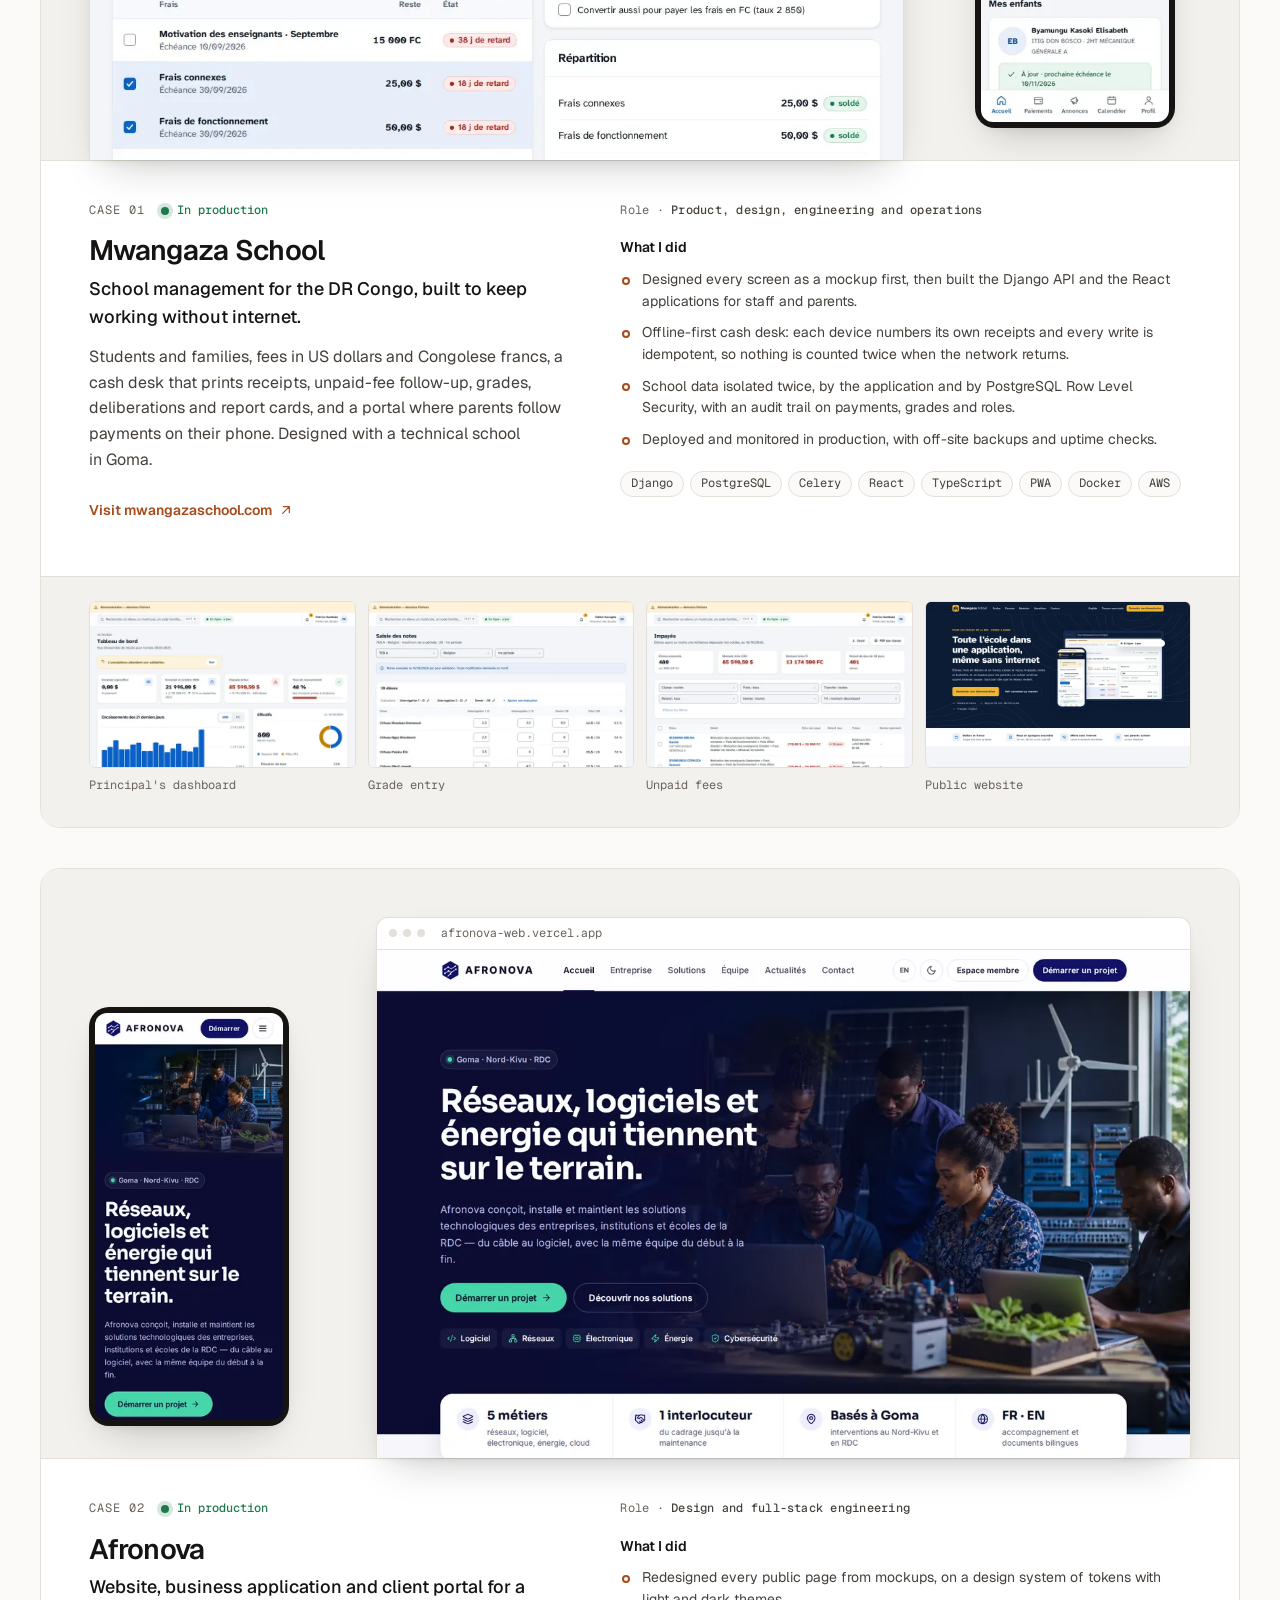
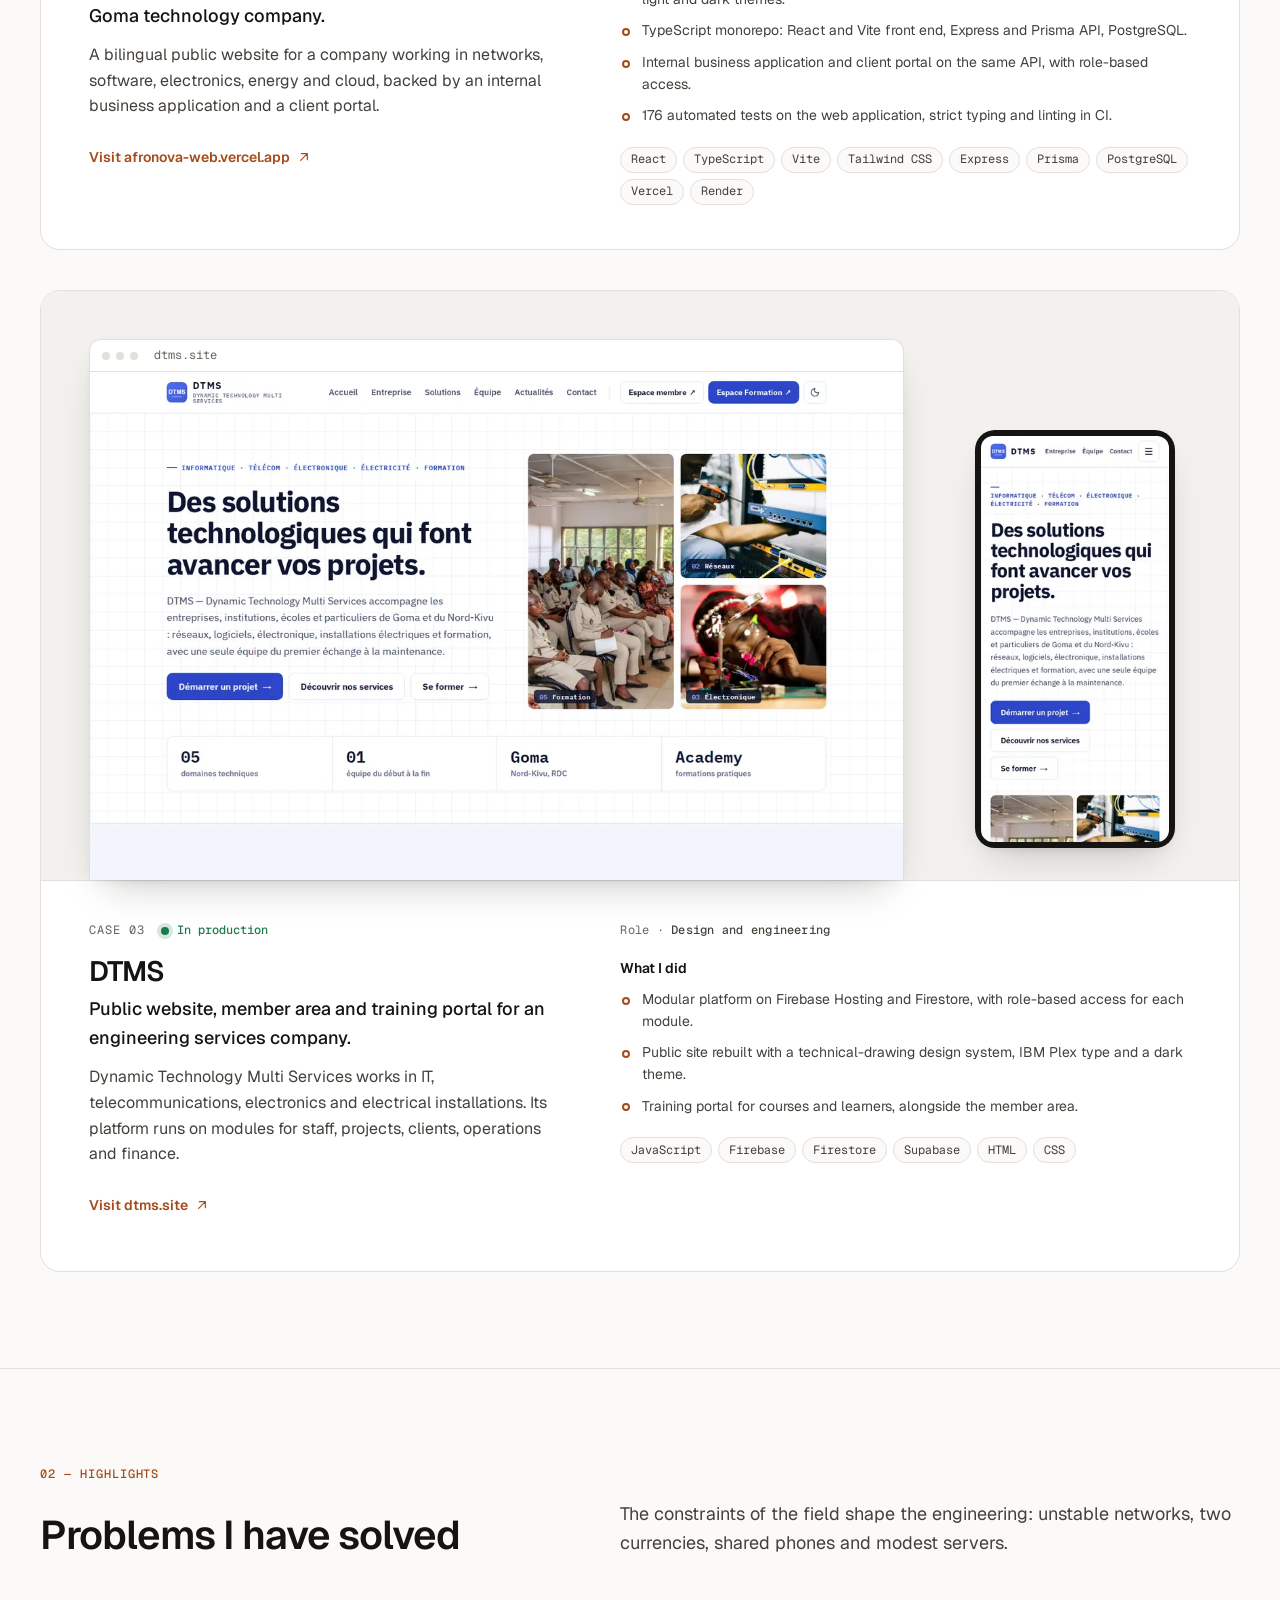
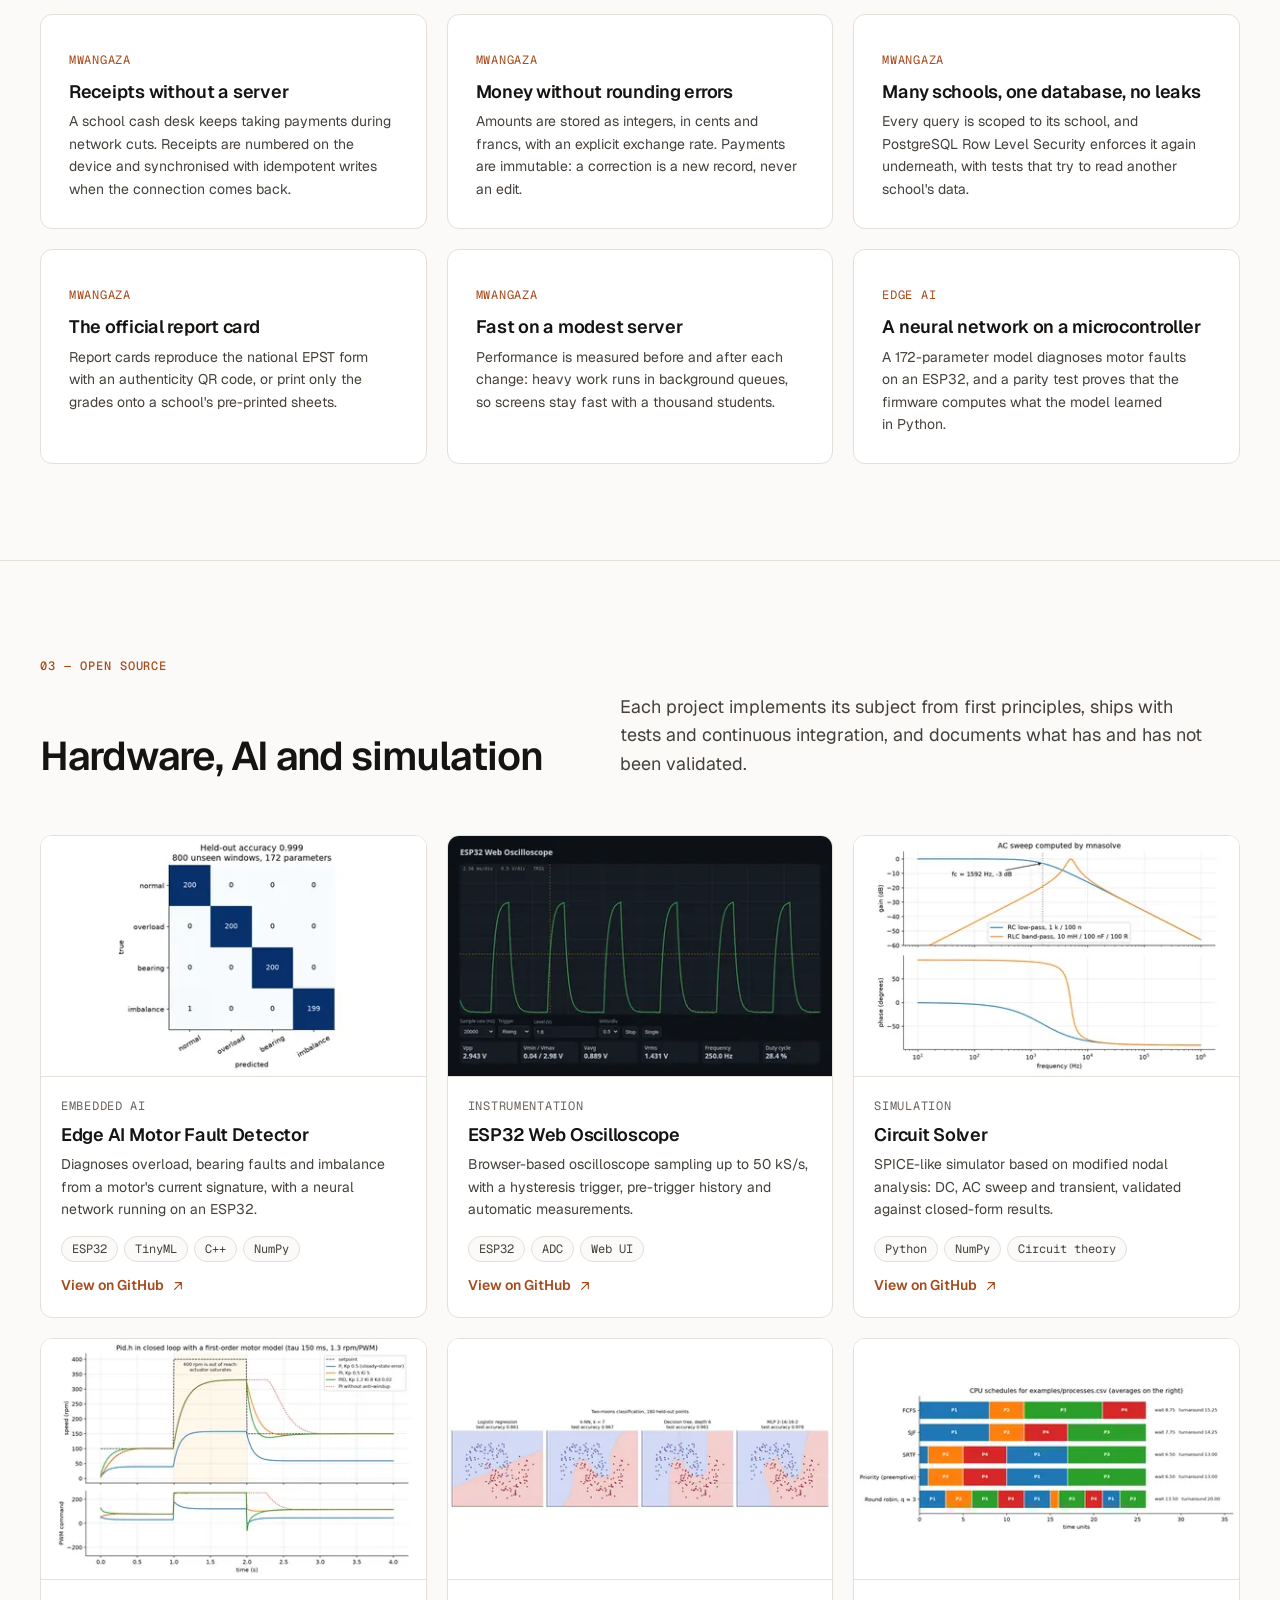
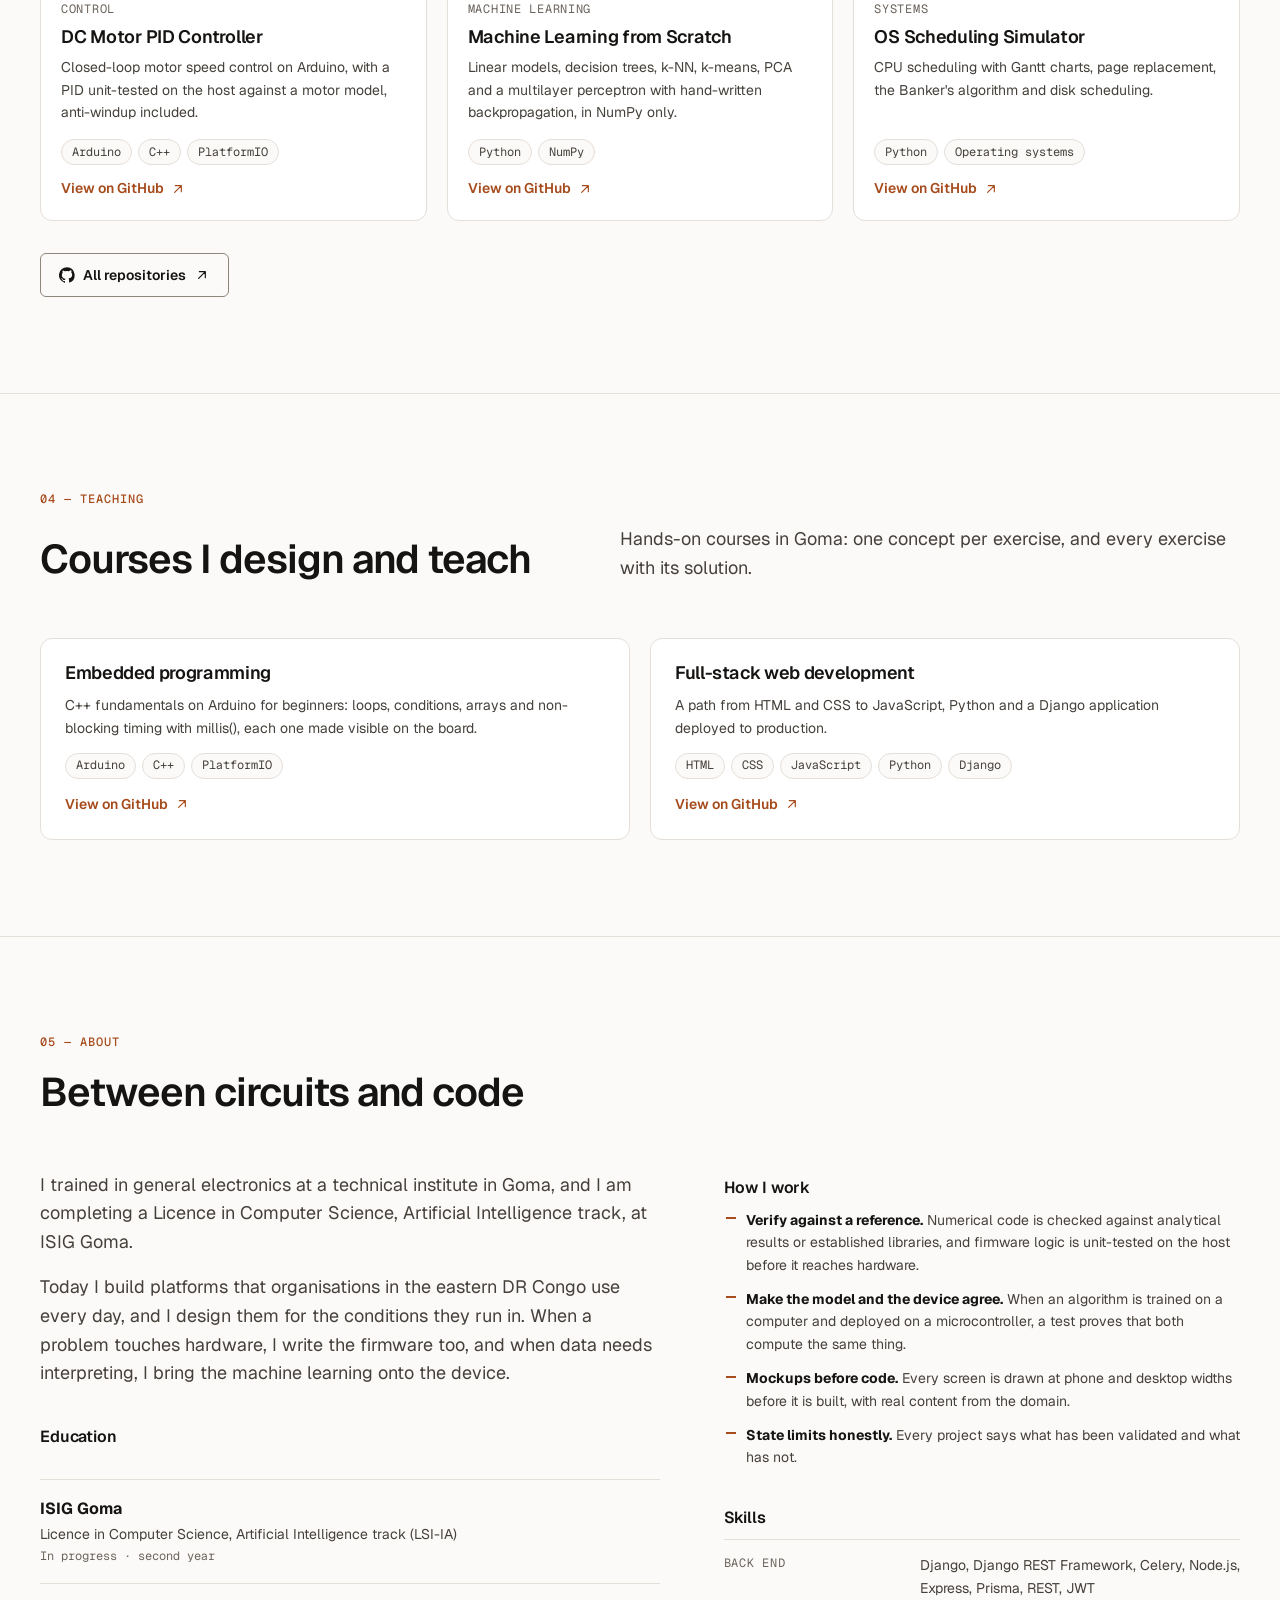
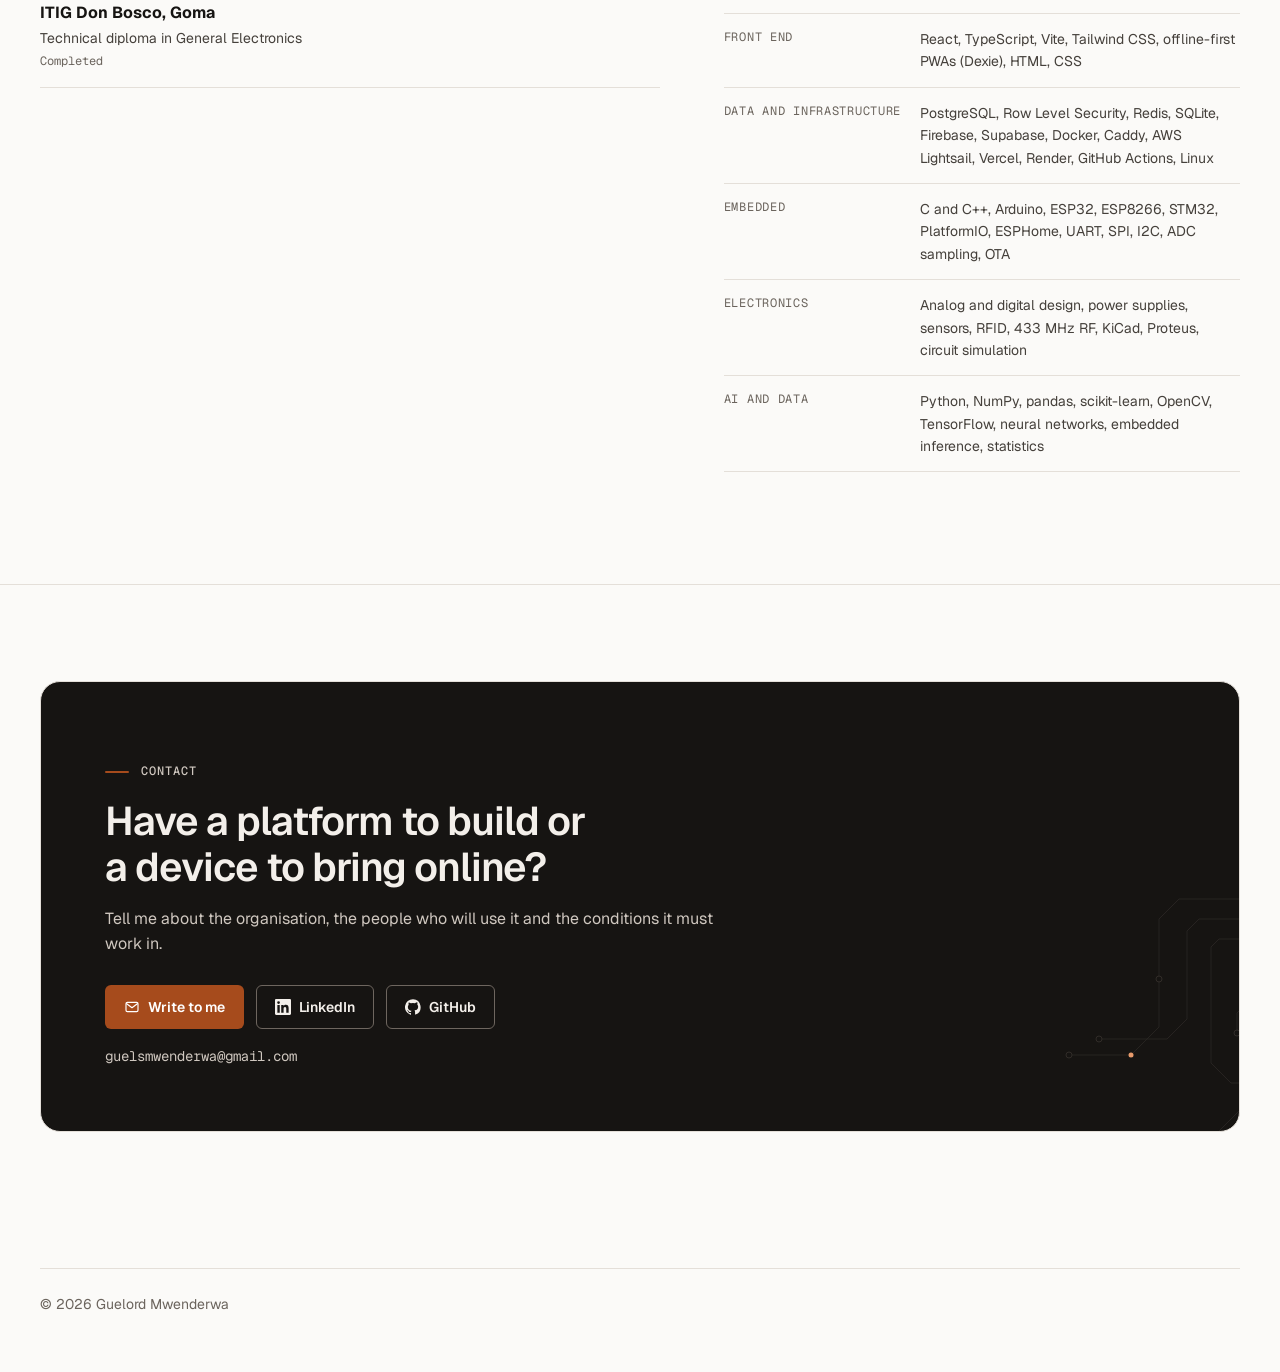
==== commit 50254da7: "refactor: ne garder que l'utile pour qui veut contacter ou voir le travail Pied de page réduit au co" ====
--- a/index.html
+++ b/index.html
@@ -69,7 +69,6 @@
       <figure class="portrait-card">
         <img src="assets/img/portrait-460.webp" srcset="assets/img/portrait-240.webp 240w, assets/img/portrait-460.webp 460w" sizes="(min-width: 1024px) 336px, (min-width: 400px) 336px, 86vw" width="460" height="460" alt="Guelord Mwenderwa, seated, wearing a high-visibility vest" fetchpriority="high">
         <span class="status">Open to collaboration</span>
-        <figcaption class="portrait-meta"><strong>Guelord Mwenderwa</strong><span>Goma, DR Congo · UTC+2</span></figcaption>
       </figure>
     </div>
     <div class="facts"><div class="fact"><span class="fact-value">3</span><span class="fact-label">platforms in production, used every day</span></div><div class="fact"><span class="fact-value">13</span><span class="fact-label">open source libraries with tests and CI</span></div><div class="fact"><span class="fact-value">2</span><span class="fact-label">courses designed and taught in Goma</span></div></div>
@@ -77,7 +76,7 @@
 </section>
 <section class="section" id="work" aria-labelledby="work-title">
   <div class="container">
-    <div class="section-head"><p class="section-index">01 — Selected work</p><h2 id="work-title">Platforms in production</h2><p>Each one is designed from mockups at phone and desktop widths, built with tests and continuous integration, then deployed and monitored by me. They are presented here through their live sites.</p></div>
+    <div class="section-head"><p class="section-index">01 — Selected work</p><h2 id="work-title">Platforms in production</h2><p>Designed, built, deployed and maintained by me, from the first mockup to production.</p></div>
     <div class="cases">
 <article class="case" id="mwangaza" aria-labelledby="mwangaza-title">
   <div class="case-visual">
@@ -95,8 +94,8 @@
     <div class="case-details">
       <p class="case-role">Role · <strong>Product, design, engineering and operations</strong></p>
       <p class="case-did">What I did</p>
-      <ul class="case-list"><li>Designed every screen as a mockup first, then built the Django API and the React applications for staff and parents.</li><li>Offline-first cash desk: each device numbers its own receipts and every write is idempotent, so nothing is counted twice when the network returns.</li><li>School data isolated twice, by the application and by PostgreSQL Row Level Security, with an audit trail on payments, grades and roles.</li><li>Runs on a 2 GB AWS Lightsail server behind Caddy, with off-site backups, error tracking and uptime checks.</li></ul>
-      <div class="chips"><span class="chip">Django</span><span class="chip">PostgreSQL</span><span class="chip">Celery</span><span class="chip">React</span><span class="chip">TypeScript</span><span class="chip">PWA</span><span class="chip">Docker</span><span class="chip">Caddy</span><span class="chip">AWS</span></div>
+      <ul class="case-list"><li>Designed every screen as a mockup first, then built the Django API and the React applications for staff and parents.</li><li>Offline-first cash desk: each device numbers its own receipts and every write is idempotent, so nothing is counted twice when the network returns.</li><li>School data isolated twice, by the application and by PostgreSQL Row Level Security, with an audit trail on payments, grades and roles.</li><li>Deployed and monitored in production, with off-site backups and uptime checks.</li></ul>
+      <div class="chips"><span class="chip">Django</span><span class="chip">PostgreSQL</span><span class="chip">Celery</span><span class="chip">React</span><span class="chip">TypeScript</span><span class="chip">PWA</span><span class="chip">Docker</span><span class="chip">AWS</span></div>
     </div>
   </div>
   <div class="gallery" role="group" aria-label="More screens" tabindex="0"><figure><img src="assets/img/mwangaza-dashboard-1184.webp" srcset="assets/img/mwangaza-dashboard-592.webp 592w, assets/img/mwangaza-dashboard-1184.webp 1184w" sizes="(min-width: 1024px) 270px, 72vw" width="1184" height="740" alt="Principal&#x27;s dashboard" loading="lazy" decoding="async"><figcaption>Principal&#x27;s dashboard</figcaption></figure><figure><img src="assets/img/mwangaza-grades-1184.webp" srcset="assets/img/mwangaza-grades-592.webp 592w, assets/img/mwangaza-grades-1184.webp 1184w" sizes="(min-width: 1024px) 270px, 72vw" width="1184" height="740" alt="Grade entry" loading="lazy" decoding="async"><figcaption>Grade entry</figcaption></figure><figure><img src="assets/img/mwangaza-unpaid-1184.webp" srcset="assets/img/mwangaza-unpaid-592.webp 592w, assets/img/mwangaza-unpaid-1184.webp 1184w" sizes="(min-width: 1024px) 270px, 72vw" width="1184" height="740" alt="Unpaid fees" loading="lazy" decoding="async"><figcaption>Unpaid fees</figcaption></figure><figure><img src="assets/img/mwangaza-site-1200.webp" srcset="assets/img/mwangaza-site-720.webp 720w, assets/img/mwangaza-site-1200.webp 1200w" sizes="(min-width: 1024px) 270px, 72vw" width="1200" height="750" alt="Public website" loading="lazy" decoding="async"><figcaption>Public website</figcaption></figure></div>
@@ -117,7 +116,7 @@
     <div class="case-details">
       <p class="case-role">Role · <strong>Design and full-stack engineering</strong></p>
       <p class="case-did">What I did</p>
-      <ul class="case-list"><li>Redesigned every public page from mockups, on a design system of tokens with light and dark themes.</li><li>TypeScript monorepo: React and Vite front end, Express and Prisma API, PostgreSQL.</li><li>The site falls back to curated content when the API is unreachable, so visitors never see an empty section.</li><li>176 automated tests on the web application, strict typing and linting in CI.</li></ul>
+      <ul class="case-list"><li>Redesigned every public page from mockups, on a design system of tokens with light and dark themes.</li><li>TypeScript monorepo: React and Vite front end, Express and Prisma API, PostgreSQL.</li><li>Internal business application and client portal on the same API, with role-based access.</li><li>176 automated tests on the web application, strict typing and linting in CI.</li></ul>
       <div class="chips"><span class="chip">React</span><span class="chip">TypeScript</span><span class="chip">Vite</span><span class="chip">Tailwind CSS</span><span class="chip">Express</span><span class="chip">Prisma</span><span class="chip">PostgreSQL</span><span class="chip">Vercel</span><span class="chip">Render</span></div>
     </div>
   </div>
@@ -150,7 +149,7 @@
 <section class="section" id="highlights" aria-labelledby="highlights-title">
   <div class="container">
     <div class="section-head"><p class="section-index">02 — Highlights</p><h2 id="highlights-title">Problems I have solved</h2><p>The constraints of the field shape the engineering: unstable networks, two currencies, shared phones and modest servers.</p></div>
-    <div class="highlights"><article class="highlight"><p class="mono">Mwangaza</p><h3>Receipts without a server</h3><p>A school cash desk keeps taking payments during network cuts. Receipts are numbered on the device and synchronised with idempotent writes when the connection comes back.</p></article><article class="highlight"><p class="mono">Mwangaza</p><h3>Money without rounding errors</h3><p>Amounts are stored as integers, in cents and francs, with an explicit exchange rate. Payments are immutable: a correction is a new record, never an edit.</p></article><article class="highlight"><p class="mono">Mwangaza</p><h3>Many schools, one database, no leaks</h3><p>Every query is scoped to its school, and PostgreSQL Row Level Security enforces it again underneath, with tests that try to read another school&#x27;s data.</p></article><article class="highlight"><p class="mono">Mwangaza</p><h3>The official report card</h3><p>Report cards reproduce the national EPST form with an authenticity QR code, or print only the grades onto a school&#x27;s pre-printed sheets.</p></article><article class="highlight"><p class="mono">Mwangaza</p><h3>Fast on a 2 GB server</h3><p>Memory is measured before and after each change: heavy libraries load on demand, long jobs run in background queues, and no PDF is built inside a web request.</p></article><article class="highlight"><p class="mono">Edge AI</p><h3>A neural network on a microcontroller</h3><p>A 172-parameter model diagnoses motor faults on an ESP32, and a parity test proves that the firmware computes what the model learned in Python.</p></article></div>
+    <div class="highlights"><article class="highlight"><p class="mono">Mwangaza</p><h3>Receipts without a server</h3><p>A school cash desk keeps taking payments during network cuts. Receipts are numbered on the device and synchronised with idempotent writes when the connection comes back.</p></article><article class="highlight"><p class="mono">Mwangaza</p><h3>Money without rounding errors</h3><p>Amounts are stored as integers, in cents and francs, with an explicit exchange rate. Payments are immutable: a correction is a new record, never an edit.</p></article><article class="highlight"><p class="mono">Mwangaza</p><h3>Many schools, one database, no leaks</h3><p>Every query is scoped to its school, and PostgreSQL Row Level Security enforces it again underneath, with tests that try to read another school&#x27;s data.</p></article><article class="highlight"><p class="mono">Mwangaza</p><h3>The official report card</h3><p>Report cards reproduce the national EPST form with an authenticity QR code, or print only the grades onto a school&#x27;s pre-printed sheets.</p></article><article class="highlight"><p class="mono">Mwangaza</p><h3>Fast on a modest server</h3><p>Performance is measured before and after each change: heavy work runs in background queues, so screens stay fast with a thousand students.</p></article><article class="highlight"><p class="mono">Edge AI</p><h3>A neural network on a microcontroller</h3><p>A 172-parameter model diagnoses motor faults on an ESP32, and a parity test proves that the firmware computes what the model learned in Python.</p></article></div>
   </div>
 </section>
 <section class="section" id="open-source" aria-labelledby="open-source-title">
@@ -217,10 +216,7 @@
     <span class="project-cta">View on GitHub<svg viewBox="0 0 24 24" aria-hidden="true" focusable="false"><path fill="none" stroke="currentColor" stroke-width="1.75" stroke-linecap="round" stroke-linejoin="round" d="M7 17 17 7M8 7h9v9"/></svg></span>
   </div>
 </a></div>
-    <div class="more">
-      <div class="more-head"><h3>More libraries and tools</h3><a class="link-arrow" href="https://github.com/GUELORD-MWENDERWA?tab=repositories">All repositories<svg viewBox="0 0 24 24" aria-hidden="true" focusable="false"><path fill="none" stroke="currentColor" stroke-width="1.75" stroke-linecap="round" stroke-linejoin="round" d="M7 17 17 7M8 7h9v9"/></svg></a></div>
-      <ul class="more-list"><li><a href="https://github.com/GUELORD-MWENDERWA/SYSTEME_DOMOTIQUE-_SALLE-_NFORMATIQUE"><strong>Computer lab automation</strong><span>ESP32: dual RFID access, occupancy, energy metering, lighting, intrusion.</span></a></li><li><a href="https://github.com/GUELORD-MWENDERWA/sgis-v2"><strong>sgis-v2</strong><span>School management REST API with QR and RFID attendance.</span></a></li><li><a href="https://github.com/GUELORD-MWENDERWA/arduino-component-tester"><strong>arduino-component-tester</strong><span>Auto-ranging resistance, capacitance and diode identification.</span></a></li><li><a href="https://github.com/GUELORD-MWENDERWA/electronics-toolkit"><strong>electronics-toolkit</strong><span>Design calculator: colour codes, E-series, NE555, op-amps, regulators.</span></a></li><li><a href="https://github.com/GUELORD-MWENDERWA/logic-circuit-toolkit"><strong>logic-circuit-toolkit</strong><span>Boolean parsing, Quine-McCluskey minimisation, gate simulation.</span></a></li><li><a href="https://github.com/GUELORD-MWENDERWA/numerical-analysis-toolkit"><strong>numerical-analysis-toolkit</strong><span>Root finding, interpolation, quadrature, Runge-Kutta, linear solvers.</span></a></li><li><a href="https://github.com/GUELORD-MWENDERWA/statistics-from-scratch"><strong>statistics-from-scratch</strong><span>Distributions, hypothesis tests and regression, validated against SciPy.</span></a></li><li><a href="https://github.com/GUELORD-MWENDERWA/ipv4-network-toolkit"><strong>ipv4-network-toolkit</strong><span>Subnetting, VLSM, route summarisation and link-state routing.</span></a></li><li><a href="https://github.com/GUELORD-MWENDERWA/academic-records-database"><strong>academic-records-database</strong><span>Normalised academic records schema, tested on SQLite and PostgreSQL.</span></a></li></ul>
-    </div>
+    <p class="all-repos"><a class="btn btn-outline" href="https://github.com/GUELORD-MWENDERWA?tab=repositories"><svg viewBox="0 0 24 24" aria-hidden="true" focusable="false"><path fill="currentColor" d="M12 .3a12 12 0 0 0-3.8 23.4c.6.1.8-.3.8-.6v-2c-3.3.7-4-1.6-4-1.6-.6-1.4-1.4-1.8-1.4-1.8-1-.7.1-.7.1-.7 1.2 0 1.9 1.2 1.9 1.2 1 1.8 2.8 1.3 3.5 1 0-.8.4-1.3.7-1.6-2.7-.3-5.5-1.3-5.5-6 0-1.2.5-2.3 1.3-3.1-.2-.4-.6-1.6 0-3.2 0 0 1-.3 3.3 1.2a11.5 11.5 0 0 1 6 0C17.3 4.7 18.3 5 18.3 5c.7 1.6.2 2.9.1 3.2.8.8 1.3 1.9 1.3 3.2 0 4.6-2.8 5.6-5.5 5.9.5.4.9 1.1.9 2.2v3.3c0 .3.1.7.8.6A12 12 0 0 0 12 .3"/></svg>All repositories<svg viewBox="0 0 24 24" aria-hidden="true" focusable="false"><path fill="none" stroke="currentColor" stroke-width="1.75" stroke-linecap="round" stroke-linejoin="round" d="M7 17 17 7M8 7h9v9"/></svg></a></p>
     
   </div>
 </section>
@@ -248,15 +244,12 @@
         <p>I trained in general electronics at a technical institute in Goma, and I am completing a Licence in Computer Science, Artificial Intelligence track, at ISIG Goma.</p><p>Today I build platforms that organisations in the eastern DR Congo use every day, and I design them for the conditions they run in. When a problem touches hardware, I write the firmware too, and when data needs interpreting, I bring the machine learning onto the device.</p>
         <h3 class="subhead">Education</h3>
         <ul class="timeline"><li><strong>ISIG Goma</strong><span>Licence in Computer Science, Artificial Intelligence track (LSI-IA)</span><span class="mono">In progress · second year</span></li><li><strong>ITIG Don Bosco, Goma</strong><span>Technical diploma in General Electronics</span><span class="mono">Completed</span></li></ul>
+      </div>
+      <div class="about-side">
         <h3 class="subhead">How I work</h3>
         <ul class="principles"><li><strong>Verify against a reference.</strong> Numerical code is checked against analytical results or established libraries, and firmware logic is unit-tested on the host before it reaches hardware.</li><li><strong>Make the model and the device agree.</strong> When an algorithm is trained on a computer and deployed on a microcontroller, a test proves that both compute the same thing.</li><li><strong>Mockups before code.</strong> Every screen is drawn at phone and desktop widths before it is built, with real content from the domain.</li><li><strong>State limits honestly.</strong> Every project says what has been validated and what has not.</li></ul>
         <h3 class="subhead">Skills</h3>
         <dl class="skills"><div><dt>Back end</dt><dd>Django, Django REST Framework, Celery, Node.js, Express, Prisma, REST, JWT</dd></div><div><dt>Front end</dt><dd>React, TypeScript, Vite, Tailwind CSS, offline-first PWAs (Dexie), HTML, CSS</dd></div><div><dt>Data and infrastructure</dt><dd>PostgreSQL, Row Level Security, Redis, SQLite, Firebase, Supabase, Docker, Caddy, AWS Lightsail, Vercel, Render, GitHub Actions, Linux</dd></div><div><dt>Embedded</dt><dd>C and C++, Arduino, ESP32, ESP8266, STM32, PlatformIO, ESPHome, UART, SPI, I2C, ADC sampling, OTA</dd></div><div><dt>Electronics</dt><dd>Analog and digital design, power supplies, sensors, RFID, 433 MHz RF, KiCad, Proteus, circuit simulation</dd></div><div><dt>AI and data</dt><dd>Python, NumPy, pandas, scikit-learn, OpenCV, TensorFlow, neural networks, embedded inference, statistics</dd></div></dl>
-      </div>
-      <div class="about-side">
-        <figure class="about-figure"><img src="assets/img/goma-1200.webp" srcset="assets/img/goma-600.webp 600w, assets/img/goma-1200.webp 1200w" sizes="(min-width: 1024px) 480px, 92vw" width="1200" height="800" alt="Goma and Lake Kivu seen from the hills" loading="lazy" decoding="async">
-          <figcaption>Goma and Lake Kivu, where I live and work. <a href="https://commons.wikimedia.org/wiki/File:Kivu,Goma_and_Rubavu_On_Rwanda_Side.jpg">Photo: Ericnkurunziza, CC BY-SA 4.0</a></figcaption>
-        </figure>
       </div>
     </div>
   </div>
@@ -279,13 +272,7 @@
 </section>
 </main>
 <footer class="site-footer">
-  <div class="container">
-    <div class="footer-inner">
-      <p>© 2026 Guelord Mwenderwa · Static HTML and CSS, no framework, hosted on GitHub Pages.</p>
-      <div class="footer-links"><a href="https://github.com/GUELORD-MWENDERWA">GitHub</a><a href="https://linkedin.com/in/guelord-mwenderwa">LinkedIn</a><a href="https://github.com/GUELORD-MWENDERWA/GUELORD-MWENDERWA.github.io">Source</a></div>
-      <p class="credits">Photo of Goma and Lake Kivu: Ericnkurunziza, CC BY-SA 4.0. Product screens use demonstration data.</p>
-    </div>
-  </div>
+  <div class="container"><div class="footer-inner"><p>© 2026 Guelord Mwenderwa</p></div></div>
 </footer>
 <script src="assets/site.js" defer></script>
 </body>
--- a/assets/site.css
+++ b/assets/site.css
@@ -411,19 +411,13 @@
   box-shadow: var(--shadow-2);
 }
 .portrait-card img {
+  display: block;
   width: 100%;
   aspect-ratio: 1;
   object-fit: cover;
   border-radius: var(--r-md);
   background: var(--sunken);
 }
-.portrait-meta {
-  display: grid;
-  gap: 2px;
-  padding: 14px 6px 4px;
-}
-.portrait-meta strong { font-size: var(--t-sm); font-weight: 600; }
-.portrait-meta span { font-family: var(--mono); font-size: var(--t-xs); color: var(--ink-3); }
 
 .status {
   display: inline-flex;
@@ -716,27 +710,7 @@
 .project-cta { display: inline-flex; align-items: center; gap: 6px; color: var(--copper); font-weight: 600; font-size: var(--t-sm); margin-top: 4px; }
 .project-cta svg { width: 16px; height: 16px; }
 
-.more {
-  margin-top: 40px;
-  border: 1px solid var(--line);
-  border-radius: var(--r-md);
-  background: var(--card);
-  overflow: hidden;
-}
-.more-head { display: flex; flex-wrap: wrap; align-items: center; justify-content: space-between; gap: 8px 16px; padding: 16px 20px; border-bottom: 1px solid var(--line); }
-.more-head h3 { font-size: var(--t-md); }
-.more-list li { border-bottom: 1px solid var(--line-soft); }
-.more-list li:last-child { border-bottom: 0; }
-.more-list a {
-  display: grid;
-  gap: 2px;
-  padding: 14px 20px;
-  text-decoration: none;
-  min-height: 44px;
-}
-.more-list a:hover { background: var(--sunken); }
-.more-list strong { font-family: var(--mono); font-size: var(--t-sm); font-weight: 500; color: var(--ink); overflow-wrap: anywhere; }
-.more-list span { font-size: var(--t-sm); color: var(--ink-2); }
+.all-repos { margin-top: 32px; }
 
 .contribs { margin-top: 40px; display: grid; gap: 12px; }
 .contribs-head h3 { font-size: var(--t-md); letter-spacing: -0.01em; }
@@ -759,16 +733,9 @@
 
 @media (min-width: 768px) {
   .projects { grid-template-columns: repeat(2, 1fr); gap: 20px; }
-  .more-list { display: grid; grid-template-columns: repeat(2, 1fr); }
-  .more-list li:nth-last-child(2):nth-child(odd) { border-bottom: 0; }
-  .more-list li:nth-child(odd) { border-right: 1px solid var(--line-soft); }
 }
 @media (min-width: 1024px) {
   .projects { grid-template-columns: repeat(3, 1fr); }
-  .more-list { grid-template-columns: repeat(3, 1fr); }
-  .more-list li:nth-child(odd) { border-right: 0; }
-  .more-list li:not(:nth-child(3n)) { border-right: 1px solid var(--line-soft); }
-  .more-list li:nth-last-child(-n + 3) { border-bottom: 0; }
 }
 
 /* ---------- Formation ---------- */
@@ -794,10 +761,8 @@
 .about { display: grid; gap: 40px; }
 .about-text p { color: var(--ink-2); font-size: var(--t-lg); }
 .about-text p + p { margin-top: 16px; }
-.about-figure { margin: 0; }
-.about-figure img { width: 100%; aspect-ratio: 3 / 2; object-fit: cover; border-radius: var(--r-lg); border: 1px solid var(--line); }
-.about-figure figcaption { margin-top: 10px; font-size: var(--t-xs); color: var(--ink-3); font-family: var(--mono); }
-.about-figure figcaption a { color: inherit; }
+.about-text .subhead:first-of-type { margin-top: 40px; }
+.about-side .subhead:first-child { margin-top: 0; }
 
 .timeline { margin-top: 32px; display: grid; gap: 0; border-top: 1px solid var(--line); }
 .timeline li { display: grid; gap: 2px; padding: 16px 0; border-bottom: 1px solid var(--line); }
@@ -821,7 +786,7 @@
 }
 @media (min-width: 1024px) {
   .about { grid-template-columns: minmax(0, 6fr) minmax(0, 5fr); gap: 64px; }
-  .about-side { position: sticky; top: calc(var(--header-h) + 24px); align-self: start; }
+  .about-side { padding-top: 8px; }
 }
 
 /* ---------- Contact ---------- */
@@ -855,13 +820,7 @@
 /* ---------- Pied de page ---------- */
 
 .site-footer { padding: 40px 0 56px; color: var(--ink-3); font-size: var(--t-sm); }
-.footer-inner { display: grid; gap: 16px; border-top: 1px solid var(--line); padding-top: 24px; }
-.footer-inner a { color: var(--ink-2); }
-.footer-links { display: flex; flex-wrap: wrap; gap: 4px 20px; }
-.footer-links a { display: inline-flex; align-items: center; min-height: 44px; text-decoration: none; }
-.footer-links a:hover { color: var(--ink); }
-.credits { font-size: var(--t-xs); }
-@media (min-width: 768px) { .footer-inner { grid-template-columns: 1fr auto; align-items: center; } .credits { grid-column: 1 / -1; } }
+.footer-inner { border-top: 1px solid var(--line); padding-top: 24px; }
 
 /* ---------- Page 404 ---------- */
 
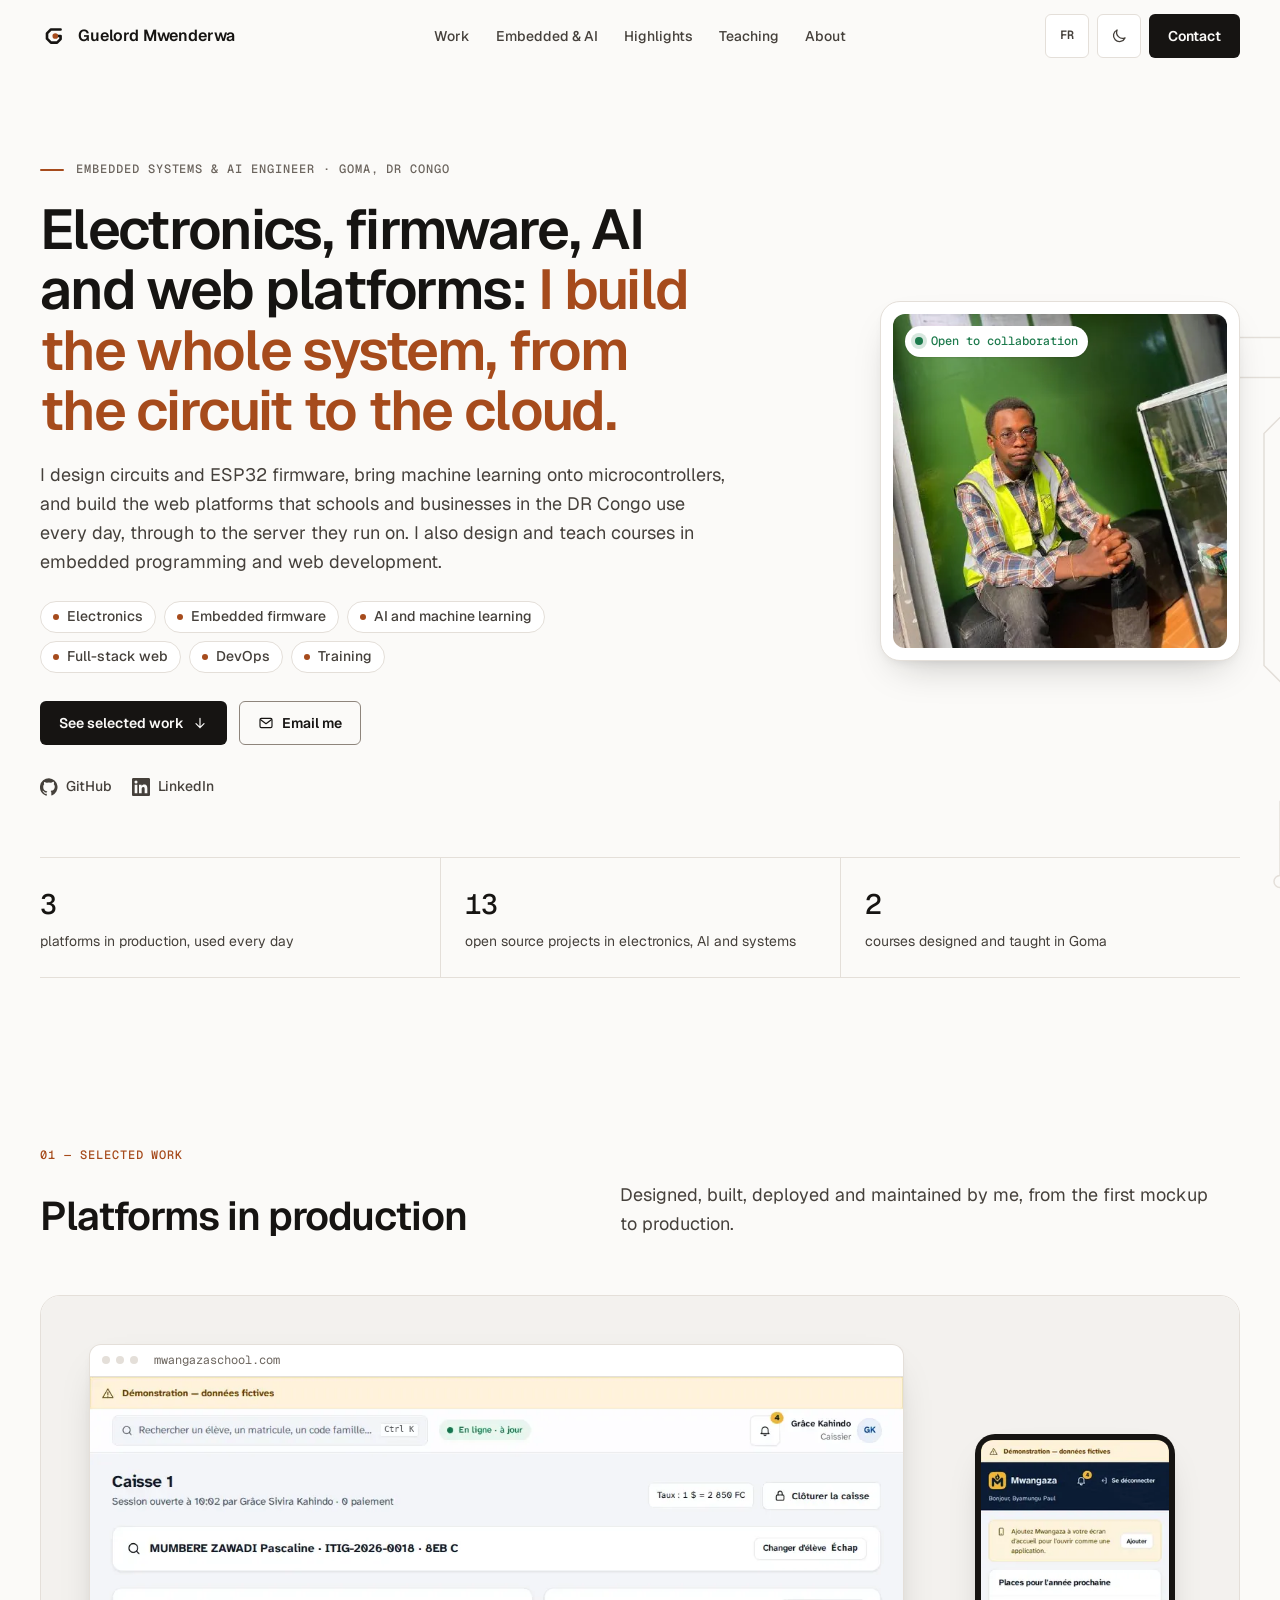
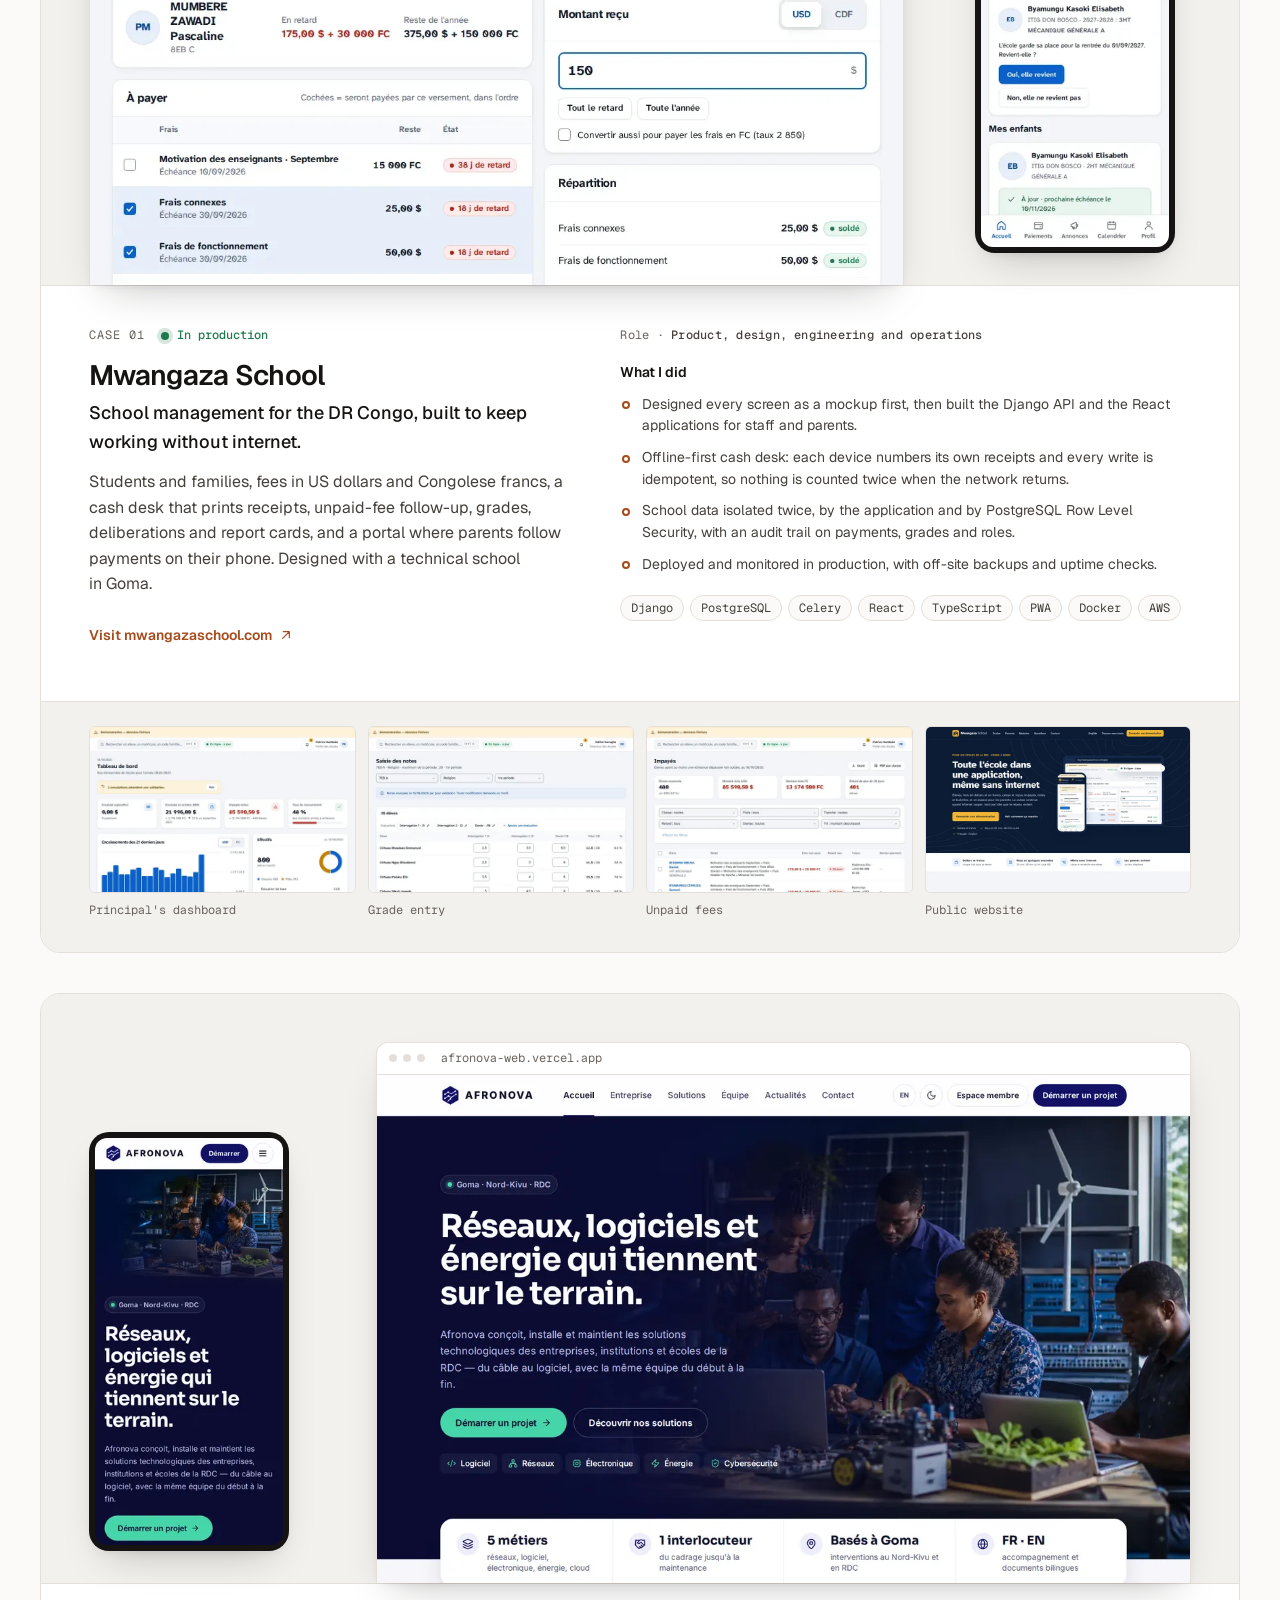
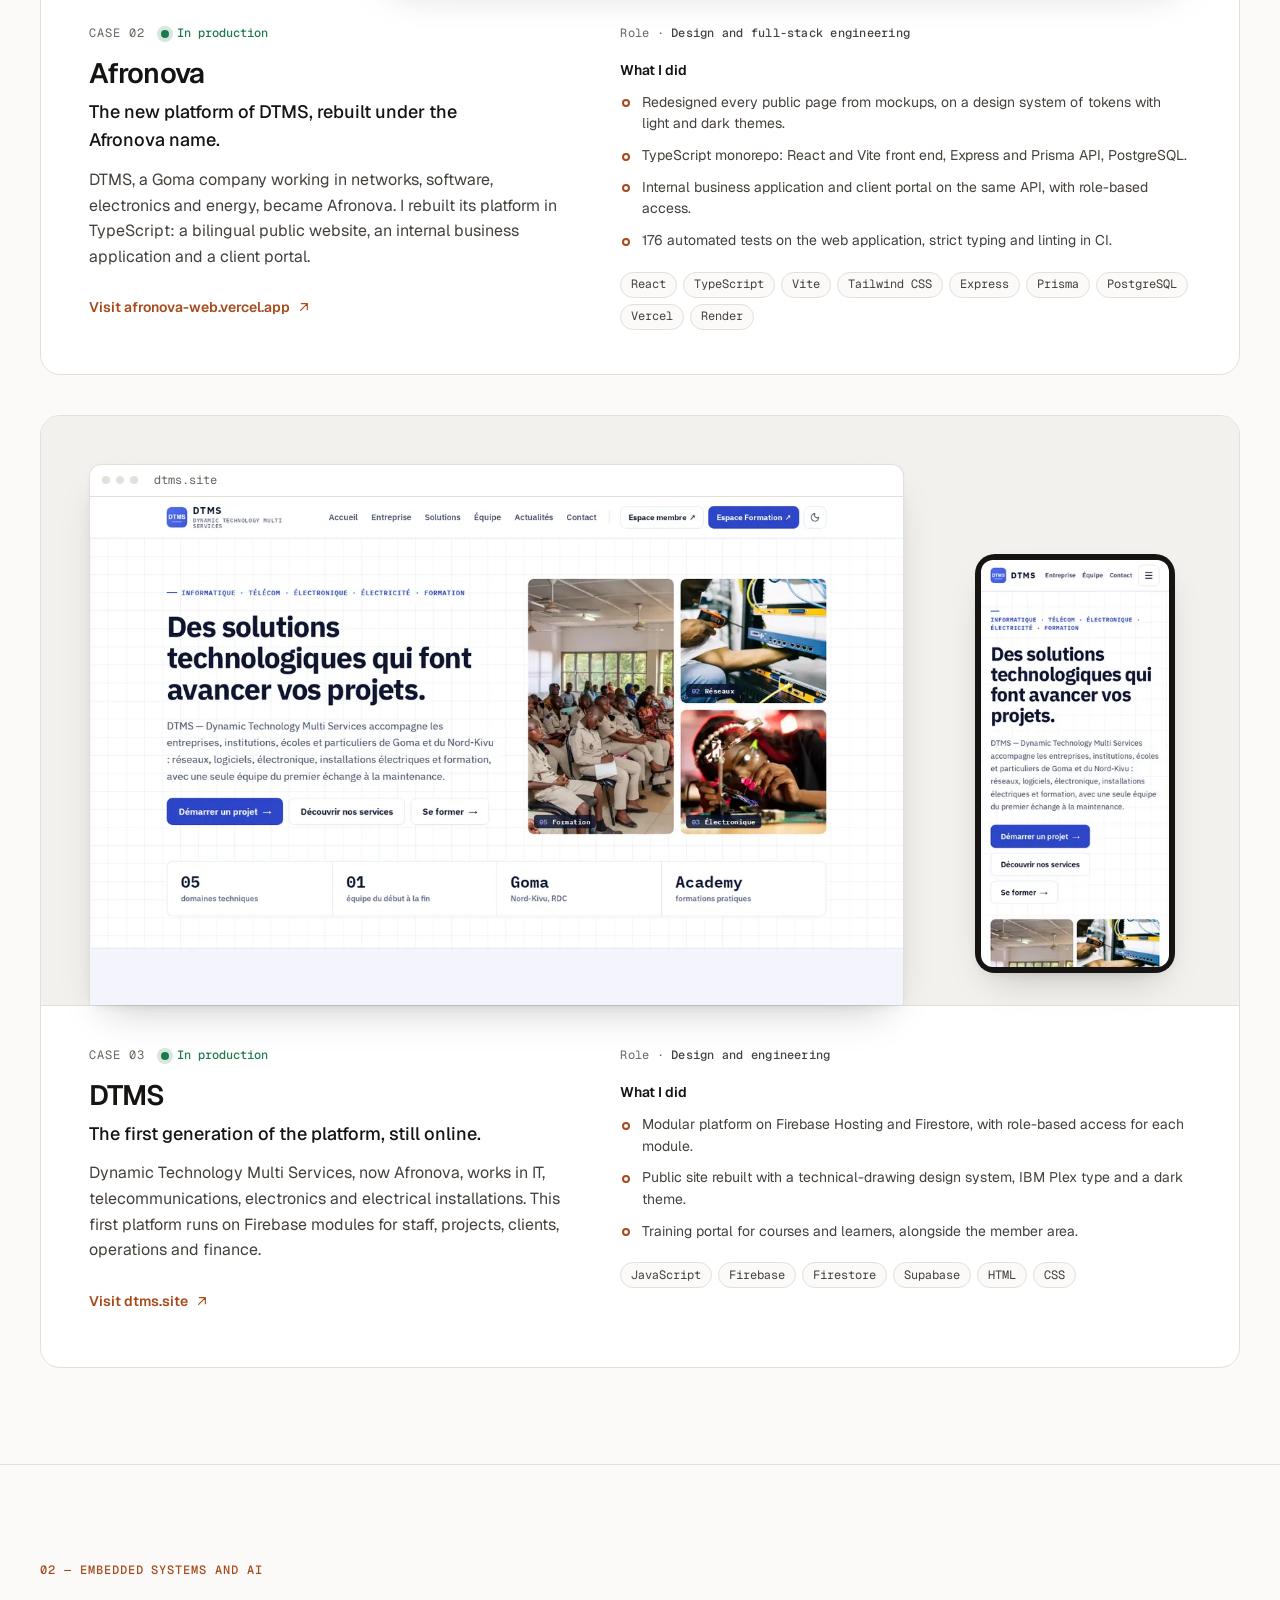
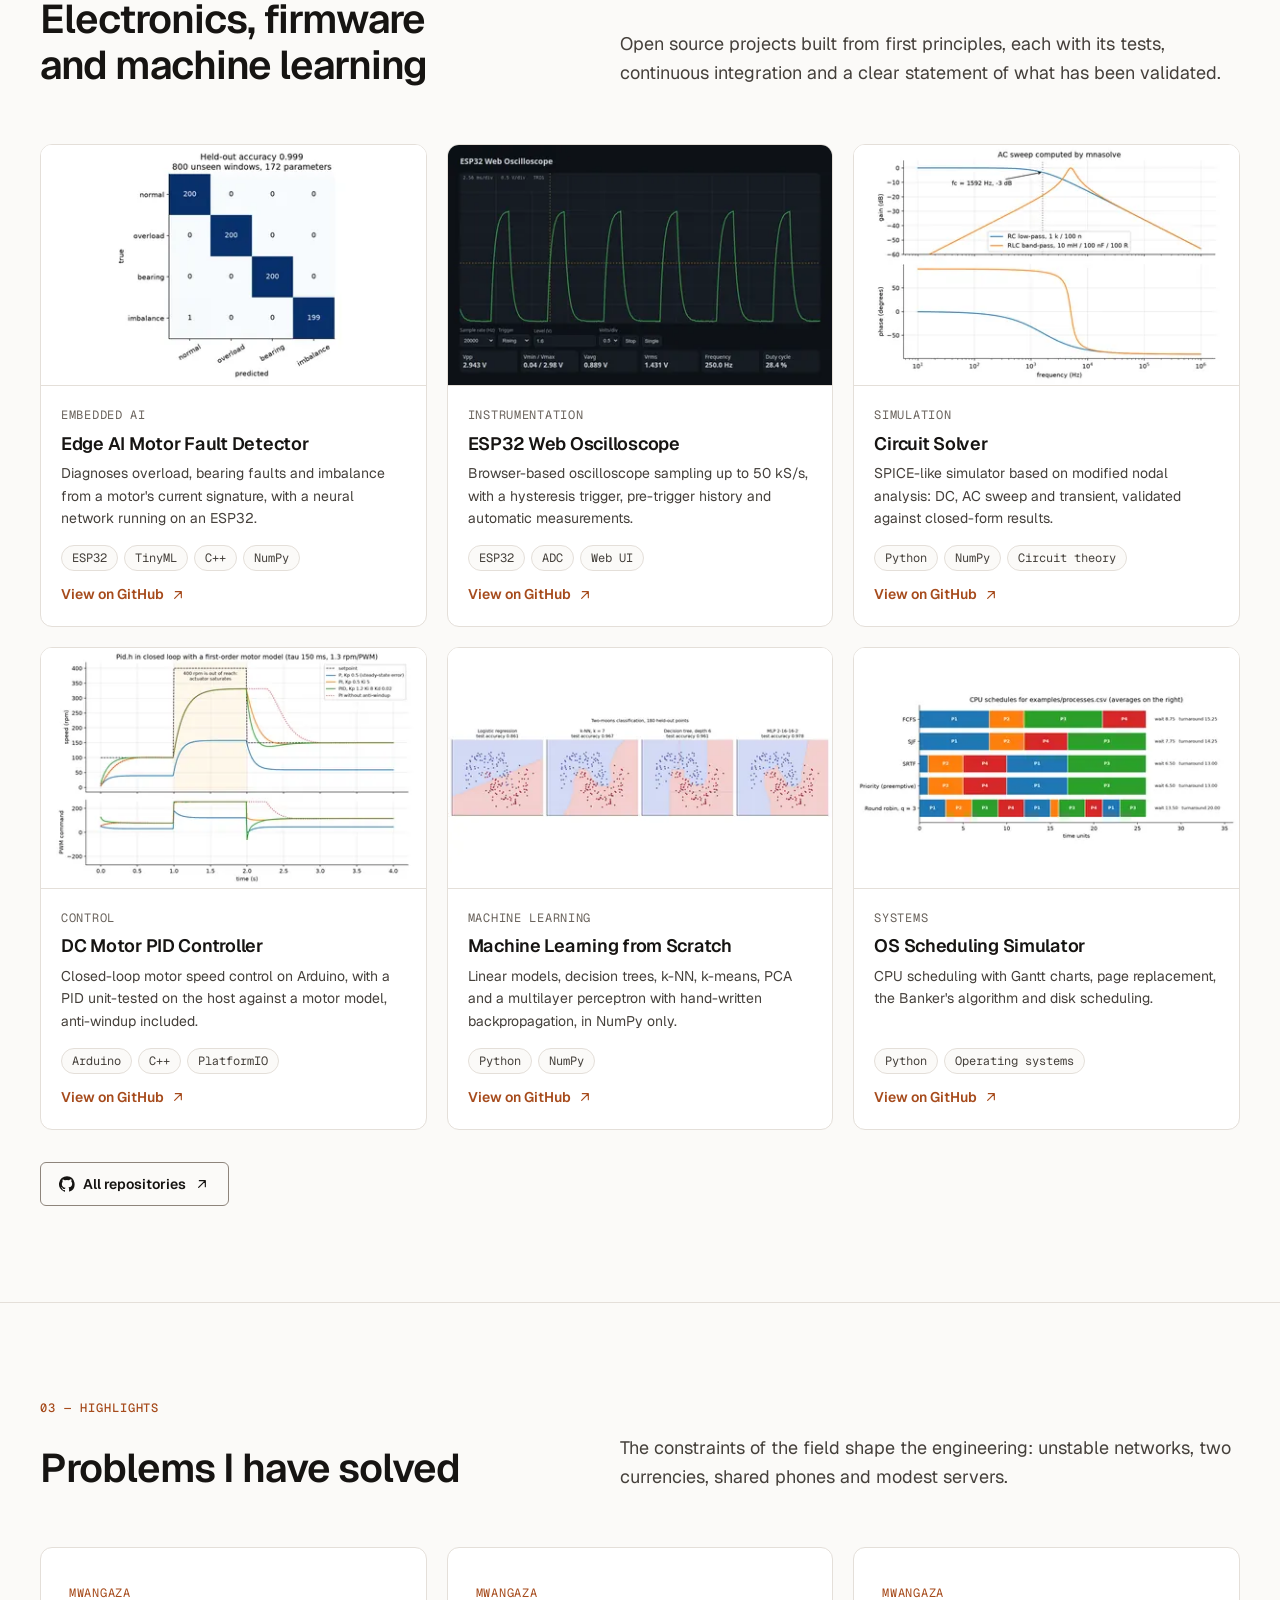
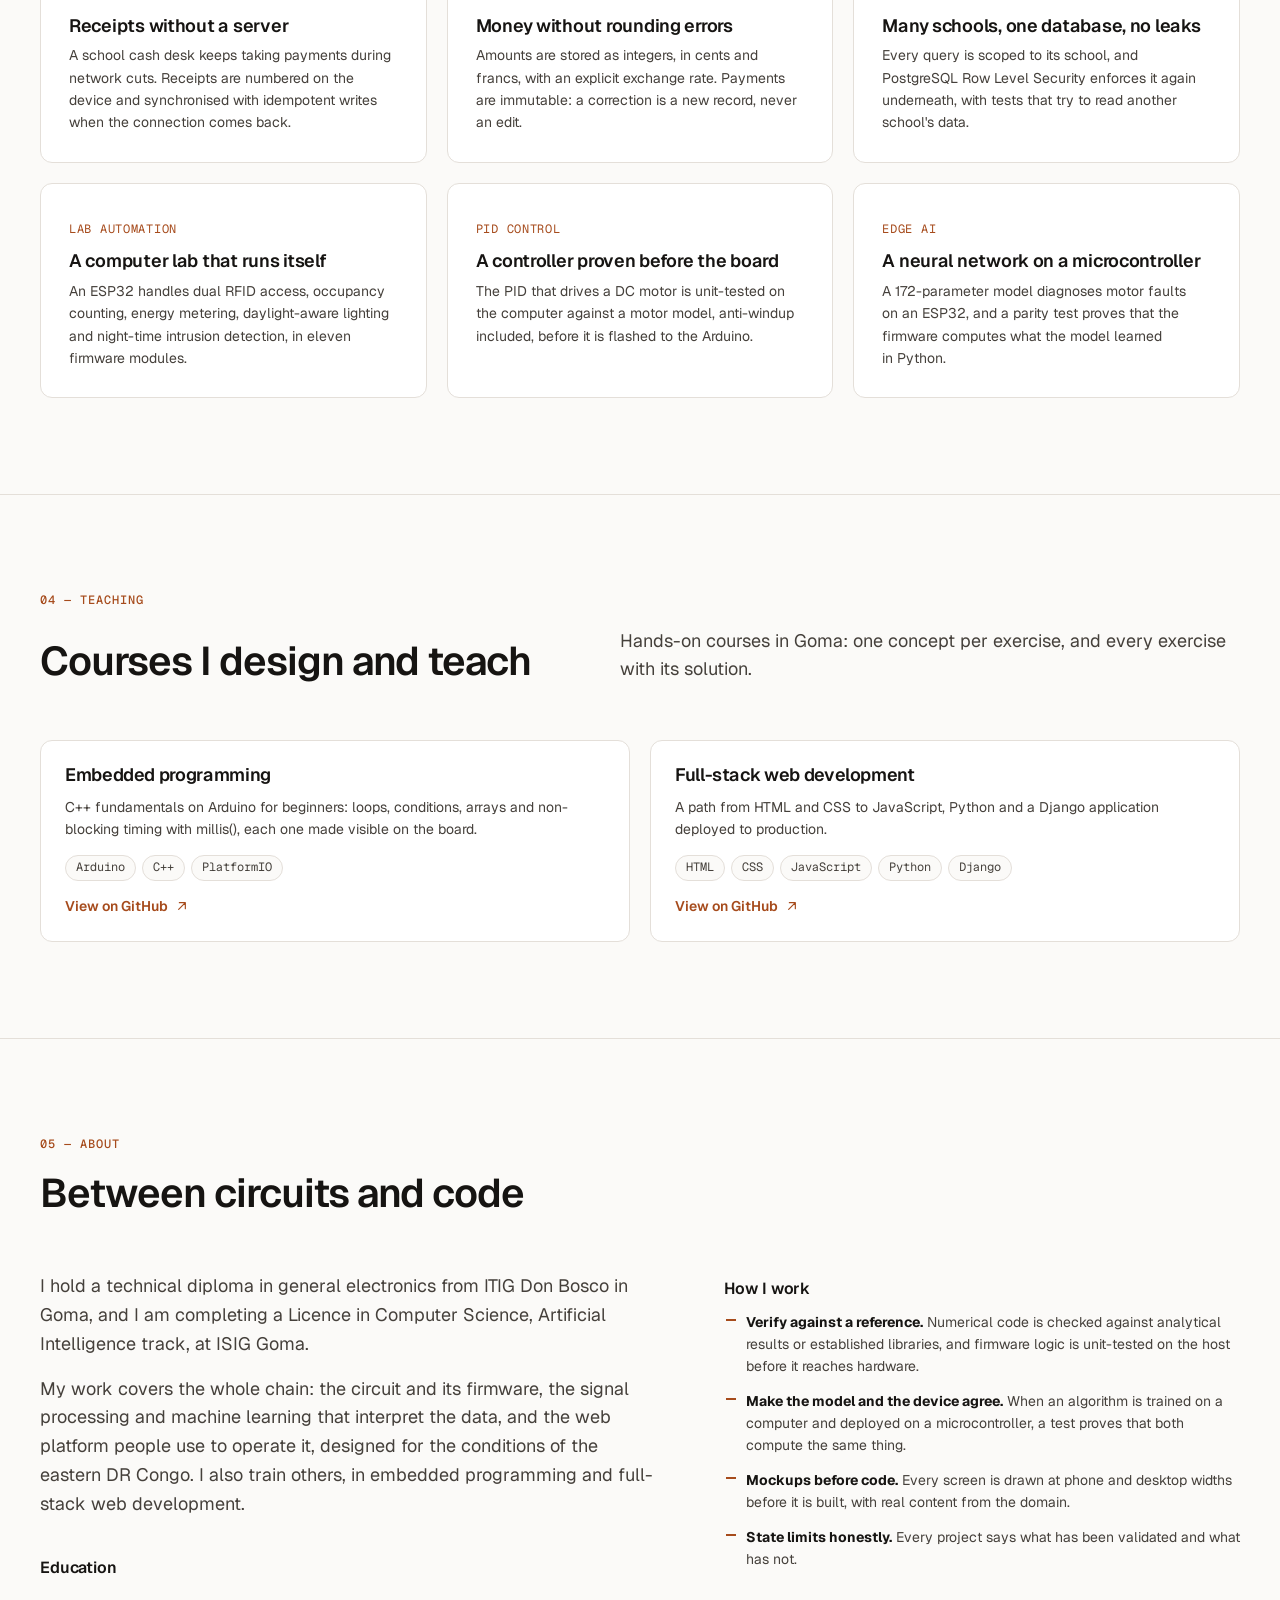
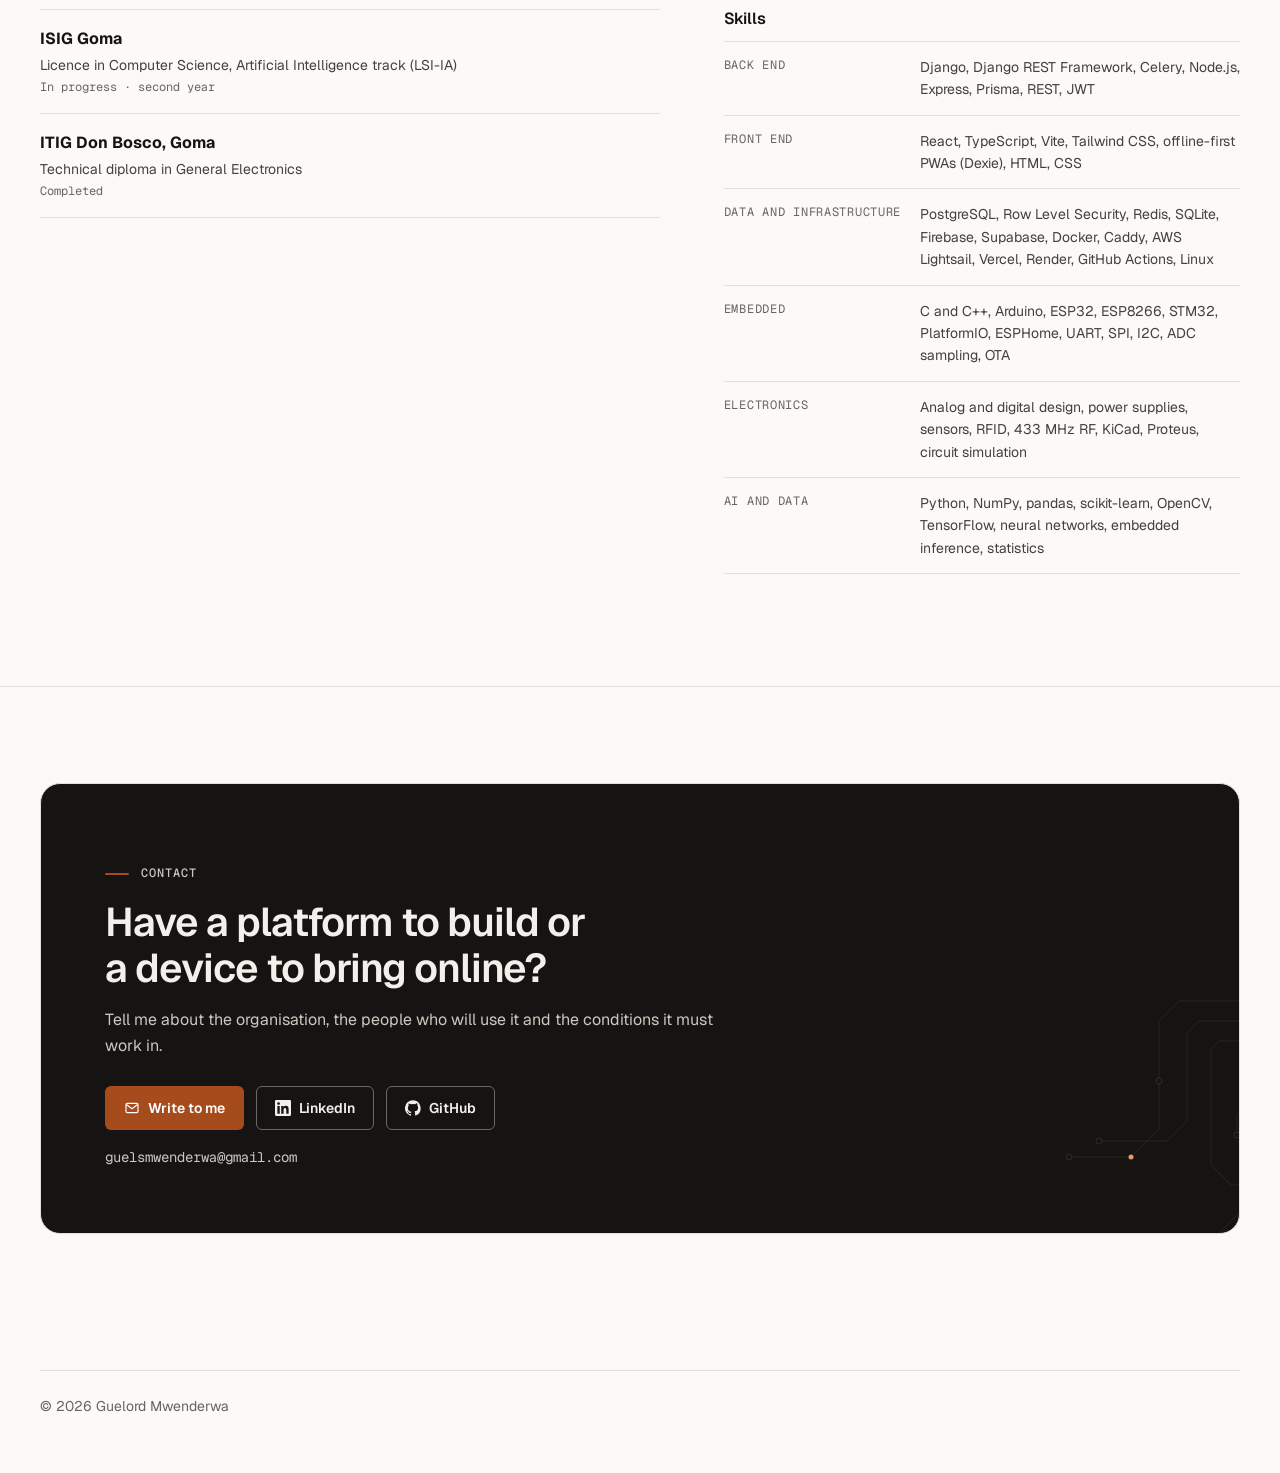
==== commit 6d34524d: "feat: présenter le vrai profil (systèmes embarqués, IA, web, formation) Titre « Ingénieur systèmes e" ====
--- a/index.html
+++ b/index.html
@@ -3,8 +3,8 @@
 <head>
 <meta charset="utf-8">
 <meta name="viewport" content="width=device-width, initial-scale=1">
-<title>Guelord Mwenderwa — Software engineer in Goma, DR Congo</title>
-<meta name="description" content="I design, build and run software platforms for schools and businesses in the DR Congo, and the embedded systems they talk to: Django, React, TypeScript, ESP32 and machine learning.">
+<title>Guelord Mwenderwa — Embedded systems and AI engineer in Goma, DR Congo</title>
+<meta name="description" content="Embedded systems and AI engineer in Goma, DR Congo: electronics, ESP32 firmware, machine learning on microcontrollers, and full-stack platforms in production for schools and businesses. Trainer in embedded programming and web development.">
 <meta name="author" content="Guelord Mwenderwa">
 
 <link rel="canonical" href="https://guelord-mwenderwa.github.io/">
@@ -12,8 +12,8 @@
 <meta name="theme-color" content="#fbfaf8" media="(prefers-color-scheme: light)">
 <meta name="theme-color" content="#11100f" media="(prefers-color-scheme: dark)">
 <meta property="og:type" content="profile">
-<meta property="og:title" content="Guelord Mwenderwa — Software engineer in Goma, DR Congo">
-<meta property="og:description" content="I design, build and run software platforms for schools and businesses in the DR Congo, and the embedded systems they talk to: Django, React, TypeScript, ESP32 and machine learning.">
+<meta property="og:title" content="Guelord Mwenderwa — Embedded systems and AI engineer in Goma, DR Congo">
+<meta property="og:description" content="Embedded systems and AI engineer in Goma, DR Congo: electronics, ESP32 firmware, machine learning on microcontrollers, and full-stack platforms in production for schools and businesses. Trainer in embedded programming and web development.">
 <meta property="og:url" content="https://guelord-mwenderwa.github.io/">
 <meta property="og:image" content="https://guelord-mwenderwa.github.io/assets/og-en.png">
 <meta property="og:image:width" content="1200">
@@ -30,14 +30,14 @@
 <link rel="stylesheet" href="https://fonts.googleapis.com/css2?family=Geist+Mono:wght@400;500&family=Geist:wght@400;500;600;700&display=swap">
 <link rel="stylesheet" href="assets/site.css">
 <script>try{var t=localStorage.getItem('theme');if(t==='dark'||t==='light')document.documentElement.dataset.theme=t}catch(e){}</script>
-<script type="application/ld+json">{"@context": "https://schema.org", "@type": "Person", "name": "Guelord Mwenderwa", "url": "https://guelord-mwenderwa.github.io/", "image": "https://guelord-mwenderwa.github.io/assets/img/portrait-460.webp", "jobTitle": "Software engineer", "email": "mailto:guelsmwenderwa@gmail.com", "address": {"@type": "PostalAddress", "addressLocality": "Goma", "addressCountry": "CD"}, "alumniOf": [{"@type": "CollegeOrUniversity", "name": "Institut Supérieur d'Informatique et de Gestion (ISIG Goma)"}, {"@type": "HighSchool", "name": "Institut Technique Industriel de Goma (ITIG Don Bosco)"}], "knowsAbout": ["Django", "React", "TypeScript", "PostgreSQL", "ESP32", "Embedded systems", "Machine learning"], "sameAs": ["https://github.com/GUELORD-MWENDERWA", "https://linkedin.com/in/guelord-mwenderwa"]}</script>
+<script type="application/ld+json">{"@context": "https://schema.org", "@type": "Person", "name": "Guelord Mwenderwa", "url": "https://guelord-mwenderwa.github.io/", "image": "https://guelord-mwenderwa.github.io/assets/img/portrait-460.webp", "jobTitle": "Embedded systems and AI engineer", "email": "mailto:guelsmwenderwa@gmail.com", "address": {"@type": "PostalAddress", "addressLocality": "Goma", "addressCountry": "CD"}, "alumniOf": [{"@type": "CollegeOrUniversity", "name": "Institut Supérieur d'Informatique et de Gestion (ISIG Goma)"}, {"@type": "HighSchool", "name": "Institut Technique Industriel de Goma (ITIG Don Bosco)"}], "knowsAbout": ["Embedded systems", "Electronics", "ESP32", "Firmware", "Machine learning", "TinyML", "Django", "React", "TypeScript", "PostgreSQL", "DevOps", "Technical training"], "sameAs": ["https://github.com/GUELORD-MWENDERWA", "https://linkedin.com/in/guelord-mwenderwa"]}</script>
 </head>
 <body>
 <a class="skip-link" href="#main">Skip to content</a>
 <header class="site-header" data-header>
   <div class="container header-inner">
     <a class="brand" href="./" aria-label="Guelord Mwenderwa, home"><svg class="brand-mark" viewBox="0 0 64 64" aria-hidden="true" focusable="false"><path d="M47 17H25l-9 9v12l9 9h14l8-8v-7H35" fill="none" stroke="currentColor" stroke-width="6" stroke-linecap="round" stroke-linejoin="round"/><circle class="via" cx="35" cy="32" r="6.5"/></svg><span class="brand-name">Guelord Mwenderwa</span></a>
-    <nav class="nav-desktop" aria-label="Main navigation"><a href="#work">Work</a><a href="#highlights">Highlights</a><a href="#open-source">Open source</a><a href="#teaching">Teaching</a><a href="#about">About</a></nav>
+    <nav class="nav-desktop" aria-label="Main navigation"><a href="#work">Work</a><a href="#open-source">Embedded &amp; AI</a><a href="#highlights">Highlights</a><a href="#teaching">Teaching</a><a href="#about">About</a></nav>
     <div class="header-actions">
       <a class="icon-btn" href="fr/" hreflang="fr" lang="fr" aria-label="Version française">FR</a>
       <button class="icon-btn theme-toggle" type="button" data-theme-toggle aria-label="Switch between light and dark theme"><svg class="icon-moon" viewBox="0 0 24 24" aria-hidden="true" focusable="false"><path fill="none" stroke="currentColor" stroke-width="1.75" stroke-linecap="round" stroke-linejoin="round" d="M20 14.5A8 8 0 0 1 9.5 4a8 8 0 1 0 10.5 10.5Z"/></svg><svg class="icon-sun" viewBox="0 0 24 24" aria-hidden="true" focusable="false"><circle fill="none" stroke="currentColor" stroke-width="1.75" stroke-linecap="round" stroke-linejoin="round" cx="12" cy="12" r="4"/><path fill="none" stroke="currentColor" stroke-width="1.75" stroke-linecap="round" stroke-linejoin="round" d="M12 2v2M12 20v2M4.9 4.9l1.4 1.4M17.7 17.7l1.4 1.4M2 12h2M20 12h2M4.9 19.1l1.4-1.4M17.7 6.3l1.4-1.4"/></svg></button>
@@ -45,7 +45,7 @@
       <button class="icon-btn menu-toggle" type="button" data-menu-toggle aria-expanded="false" aria-controls="mobile-nav" aria-label="Open the menu"><svg class="icon-menu" viewBox="0 0 24 24" aria-hidden="true" focusable="false"><path fill="none" stroke="currentColor" stroke-width="1.75" stroke-linecap="round" stroke-linejoin="round" d="M4 7h16M4 12h16M4 17h16"/></svg><svg class="icon-close" viewBox="0 0 24 24" aria-hidden="true" focusable="false"><path fill="none" stroke="currentColor" stroke-width="1.75" stroke-linecap="round" stroke-linejoin="round" d="M6 6l12 12M18 6 6 18"/></svg></button>
     </div>
   </div>
-  <nav class="nav-mobile" id="mobile-nav" aria-label="Main navigation"><a href="#work">Work</a><a href="#highlights">Highlights</a><a href="#open-source">Open source</a><a href="#teaching">Teaching</a><a href="#about">About</a><a href="#contact">Contact</a>
+  <nav class="nav-mobile" id="mobile-nav" aria-label="Main navigation"><a href="#work">Work</a><a href="#open-source">Embedded &amp; AI</a><a href="#highlights">Highlights</a><a href="#teaching">Teaching</a><a href="#about">About</a><a href="#contact">Contact</a>
     <a class="btn btn-primary" href="mailto:guelsmwenderwa@gmail.com"><svg viewBox="0 0 24 24" aria-hidden="true" focusable="false"><rect fill="none" stroke="currentColor" stroke-width="1.75" stroke-linecap="round" stroke-linejoin="round" x="3" y="5" width="18" height="14" rx="2"/><path fill="none" stroke="currentColor" stroke-width="1.75" stroke-linecap="round" stroke-linejoin="round" d="m4 7 8 6 8-6"/></svg>Email me</a></nav>
 </header>
 <main id="main">
@@ -54,9 +54,10 @@
   <div class="container">
     <div class="hero-grid">
       <div>
-        <p class="eyebrow">Software engineer · Goma, DR Congo</p>
-        <h1 id="hero-title">I build the software that runs schools and businesses in the DR Congo, <em>and the hardware it talks to.</em></h1>
-        <p class="hero-lead">Full-stack platforms in production, firmware for ESP32 and Arduino, and machine learning that runs on the device. I take a project from the first conversation to the server it runs on, and I keep it running.</p>
+        <p class="eyebrow">Embedded systems &amp; AI engineer · Goma, DR Congo</p>
+        <h1 id="hero-title">Electronics, firmware, AI and web platforms: <em>I build the whole system, from the circuit to the cloud.</em></h1>
+        <p class="hero-lead">I design circuits and ESP32 firmware, bring machine learning onto microcontrollers, and build the web platforms that schools and businesses in the DR Congo use every day, through to the server they run on. I also design and teach courses in embedded programming and web development.</p>
+        <ul class="hero-fields" aria-label="What I do"><li>Electronics</li><li>Embedded firmware</li><li>AI and machine learning</li><li>Full-stack web</li><li>DevOps</li><li>Training</li></ul>
         <div class="hero-ctas">
           <a class="btn btn-primary" href="#work">See selected work<svg viewBox="0 0 24 24" aria-hidden="true" focusable="false"><path fill="none" stroke="currentColor" stroke-width="1.75" stroke-linecap="round" stroke-linejoin="round" d="M12 5v14M6 13l6 6 6-6"/></svg></a>
           <a class="btn btn-outline" href="mailto:guelsmwenderwa@gmail.com"><svg viewBox="0 0 24 24" aria-hidden="true" focusable="false"><rect fill="none" stroke="currentColor" stroke-width="1.75" stroke-linecap="round" stroke-linejoin="round" x="3" y="5" width="18" height="14" rx="2"/><path fill="none" stroke="currentColor" stroke-width="1.75" stroke-linecap="round" stroke-linejoin="round" d="m4 7 8 6 8-6"/></svg>Email me</a>
@@ -71,7 +72,7 @@
         <span class="status">Open to collaboration</span>
       </figure>
     </div>
-    <div class="facts"><div class="fact"><span class="fact-value">3</span><span class="fact-label">platforms in production, used every day</span></div><div class="fact"><span class="fact-value">13</span><span class="fact-label">open source libraries with tests and CI</span></div><div class="fact"><span class="fact-value">2</span><span class="fact-label">courses designed and taught in Goma</span></div></div>
+    <div class="facts"><div class="fact"><span class="fact-value">3</span><span class="fact-label">platforms in production, used every day</span></div><div class="fact"><span class="fact-value">13</span><span class="fact-label">open source projects in electronics, AI and systems</span></div><div class="fact"><span class="fact-value">2</span><span class="fact-label">courses designed and taught in Goma</span></div></div>
   </div>
 </section>
 <section class="section" id="work" aria-labelledby="work-title">
@@ -109,8 +110,8 @@
     <div class="case-intro">
       <div class="case-meta"><span class="mono">Case 02</span><span class="status">In production</span></div>
       <h3 id="afronova-title">Afronova</h3>
-      <p class="case-tagline">Website, business application and client portal for a Goma technology company.</p>
-      <p class="case-summary">A bilingual public website for a company working in networks, software, electronics, energy and cloud, backed by an internal business application and a client portal.</p>
+      <p class="case-tagline">The new platform of DTMS, rebuilt under the Afronova name.</p>
+      <p class="case-summary">DTMS, a Goma company working in networks, software, electronics and energy, became Afronova. I rebuilt its platform in TypeScript: a bilingual public website, an internal business application and a client portal.</p>
       <div class="case-links"><a class="link-arrow" href="https://afronova-web.vercel.app/">Visit afronova-web.vercel.app<svg viewBox="0 0 24 24" aria-hidden="true" focusable="false"><path fill="none" stroke="currentColor" stroke-width="1.75" stroke-linecap="round" stroke-linejoin="round" d="M7 17 17 7M8 7h9v9"/></svg></a></div>
     </div>
     <div class="case-details">
@@ -131,8 +132,8 @@
     <div class="case-intro">
       <div class="case-meta"><span class="mono">Case 03</span><span class="status">In production</span></div>
       <h3 id="dtms-title">DTMS</h3>
-      <p class="case-tagline">Public website, member area and training portal for an engineering services company.</p>
-      <p class="case-summary">Dynamic Technology Multi Services works in IT, telecommunications, electronics and electrical installations. Its platform runs on modules for staff, projects, clients, operations and finance.</p>
+      <p class="case-tagline">The first generation of the platform, still online.</p>
+      <p class="case-summary">Dynamic Technology Multi Services, now Afronova, works in IT, telecommunications, electronics and electrical installations. This first platform runs on Firebase modules for staff, projects, clients, operations and finance.</p>
       <div class="case-links"><a class="link-arrow" href="https://dtms.site/">Visit dtms.site<svg viewBox="0 0 24 24" aria-hidden="true" focusable="false"><path fill="none" stroke="currentColor" stroke-width="1.75" stroke-linecap="round" stroke-linejoin="round" d="M7 17 17 7M8 7h9v9"/></svg></a></div>
     </div>
     <div class="case-details">
@@ -146,15 +147,9 @@
 </article></div>
   </div>
 </section>
-<section class="section" id="highlights" aria-labelledby="highlights-title">
-  <div class="container">
-    <div class="section-head"><p class="section-index">02 — Highlights</p><h2 id="highlights-title">Problems I have solved</h2><p>The constraints of the field shape the engineering: unstable networks, two currencies, shared phones and modest servers.</p></div>
-    <div class="highlights"><article class="highlight"><p class="mono">Mwangaza</p><h3>Receipts without a server</h3><p>A school cash desk keeps taking payments during network cuts. Receipts are numbered on the device and synchronised with idempotent writes when the connection comes back.</p></article><article class="highlight"><p class="mono">Mwangaza</p><h3>Money without rounding errors</h3><p>Amounts are stored as integers, in cents and francs, with an explicit exchange rate. Payments are immutable: a correction is a new record, never an edit.</p></article><article class="highlight"><p class="mono">Mwangaza</p><h3>Many schools, one database, no leaks</h3><p>Every query is scoped to its school, and PostgreSQL Row Level Security enforces it again underneath, with tests that try to read another school&#x27;s data.</p></article><article class="highlight"><p class="mono">Mwangaza</p><h3>The official report card</h3><p>Report cards reproduce the national EPST form with an authenticity QR code, or print only the grades onto a school&#x27;s pre-printed sheets.</p></article><article class="highlight"><p class="mono">Mwangaza</p><h3>Fast on a modest server</h3><p>Performance is measured before and after each change: heavy work runs in background queues, so screens stay fast with a thousand students.</p></article><article class="highlight"><p class="mono">Edge AI</p><h3>A neural network on a microcontroller</h3><p>A 172-parameter model diagnoses motor faults on an ESP32, and a parity test proves that the firmware computes what the model learned in Python.</p></article></div>
-  </div>
-</section>
 <section class="section" id="open-source" aria-labelledby="open-source-title">
   <div class="container">
-    <div class="section-head"><p class="section-index">03 — Open source</p><h2 id="open-source-title">Hardware, AI and simulation</h2><p>Each project implements its subject from first principles, ships with tests and continuous integration, and documents what has and has not been validated.</p></div>
+    <div class="section-head"><p class="section-index">02 — Embedded systems and AI</p><h2 id="open-source-title">Electronics, firmware and machine learning</h2><p>Open source projects built from first principles, each with its tests, continuous integration and a clear statement of what has been validated.</p></div>
     <div class="projects">
 <a class="project" href="https://github.com/GUELORD-MWENDERWA/edge-ai-motor-fault-detector">
   <div class="project-figure"><img src="assets/img/edge-ai-800.webp" srcset="assets/img/edge-ai-400.webp 400w, assets/img/edge-ai-800.webp 800w" sizes="(min-width: 1024px) 380px, (min-width: 768px) 46vw, 92vw" width="800" height="500" alt="Confusion matrix: 799 of 800 unseen windows classified correctly" loading="lazy" decoding="async"></div>
@@ -218,6 +213,12 @@
 </a></div>
     <p class="all-repos"><a class="btn btn-outline" href="https://github.com/GUELORD-MWENDERWA?tab=repositories"><svg viewBox="0 0 24 24" aria-hidden="true" focusable="false"><path fill="currentColor" d="M12 .3a12 12 0 0 0-3.8 23.4c.6.1.8-.3.8-.6v-2c-3.3.7-4-1.6-4-1.6-.6-1.4-1.4-1.8-1.4-1.8-1-.7.1-.7.1-.7 1.2 0 1.9 1.2 1.9 1.2 1 1.8 2.8 1.3 3.5 1 0-.8.4-1.3.7-1.6-2.7-.3-5.5-1.3-5.5-6 0-1.2.5-2.3 1.3-3.1-.2-.4-.6-1.6 0-3.2 0 0 1-.3 3.3 1.2a11.5 11.5 0 0 1 6 0C17.3 4.7 18.3 5 18.3 5c.7 1.6.2 2.9.1 3.2.8.8 1.3 1.9 1.3 3.2 0 4.6-2.8 5.6-5.5 5.9.5.4.9 1.1.9 2.2v3.3c0 .3.1.7.8.6A12 12 0 0 0 12 .3"/></svg>All repositories<svg viewBox="0 0 24 24" aria-hidden="true" focusable="false"><path fill="none" stroke="currentColor" stroke-width="1.75" stroke-linecap="round" stroke-linejoin="round" d="M7 17 17 7M8 7h9v9"/></svg></a></p>
     
+  </div>
+</section>
+<section class="section" id="highlights" aria-labelledby="highlights-title">
+  <div class="container">
+    <div class="section-head"><p class="section-index">03 — Highlights</p><h2 id="highlights-title">Problems I have solved</h2><p>The constraints of the field shape the engineering: unstable networks, two currencies, shared phones and modest servers.</p></div>
+    <div class="highlights"><article class="highlight"><p class="mono">Mwangaza</p><h3>Receipts without a server</h3><p>A school cash desk keeps taking payments during network cuts. Receipts are numbered on the device and synchronised with idempotent writes when the connection comes back.</p></article><article class="highlight"><p class="mono">Mwangaza</p><h3>Money without rounding errors</h3><p>Amounts are stored as integers, in cents and francs, with an explicit exchange rate. Payments are immutable: a correction is a new record, never an edit.</p></article><article class="highlight"><p class="mono">Mwangaza</p><h3>Many schools, one database, no leaks</h3><p>Every query is scoped to its school, and PostgreSQL Row Level Security enforces it again underneath, with tests that try to read another school&#x27;s data.</p></article><article class="highlight"><p class="mono">Lab automation</p><h3>A computer lab that runs itself</h3><p>An ESP32 handles dual RFID access, occupancy counting, energy metering, daylight-aware lighting and night-time intrusion detection, in eleven firmware modules.</p></article><article class="highlight"><p class="mono">PID control</p><h3>A controller proven before the board</h3><p>The PID that drives a DC motor is unit-tested on the computer against a motor model, anti-windup included, before it is flashed to the Arduino.</p></article><article class="highlight"><p class="mono">Edge AI</p><h3>A neural network on a microcontroller</h3><p>A 172-parameter model diagnoses motor faults on an ESP32, and a parity test proves that the firmware computes what the model learned in Python.</p></article></div>
   </div>
 </section>
 <section class="section" id="teaching" aria-labelledby="teaching-title">
@@ -241,7 +242,7 @@
     <div class="section-head"><p class="section-index">05 — About</p><h2 id="about-title">Between circuits and code</h2></div>
     <div class="about">
       <div class="about-text">
-        <p>I trained in general electronics at a technical institute in Goma, and I am completing a Licence in Computer Science, Artificial Intelligence track, at ISIG Goma.</p><p>Today I build platforms that organisations in the eastern DR Congo use every day, and I design them for the conditions they run in. When a problem touches hardware, I write the firmware too, and when data needs interpreting, I bring the machine learning onto the device.</p>
+        <p>I hold a technical diploma in general electronics from ITIG Don Bosco in Goma, and I am completing a Licence in Computer Science, Artificial Intelligence track, at ISIG Goma.</p><p>My work covers the whole chain: the circuit and its firmware, the signal processing and machine learning that interpret the data, and the web platform people use to operate it, designed for the conditions of the eastern DR Congo. I also train others, in embedded programming and full-stack web development.</p>
         <h3 class="subhead">Education</h3>
         <ul class="timeline"><li><strong>ISIG Goma</strong><span>Licence in Computer Science, Artificial Intelligence track (LSI-IA)</span><span class="mono">In progress · second year</span></li><li><strong>ITIG Don Bosco, Goma</strong><span>Technical diploma in General Electronics</span><span class="mono">Completed</span></li></ul>
       </div>
--- a/assets/site.css
+++ b/assets/site.css
@@ -385,6 +385,21 @@
   color: var(--ink-2);
   max-width: 58ch;
 }
+.hero-fields { display: flex; flex-wrap: wrap; gap: 8px; margin-top: 24px; max-width: 640px; }
+.hero-fields li {
+  display: inline-flex;
+  align-items: center;
+  gap: 8px;
+  min-height: 32px;
+  padding: 0 12px;
+  border: 1px solid var(--line);
+  border-radius: var(--r-pill);
+  background: var(--card);
+  font-size: var(--t-sm);
+  font-weight: 500;
+  color: var(--ink-2);
+}
+.hero-fields li::before { content: ""; width: 6px; height: 6px; border-radius: 50%; background: var(--copper); }
 .hero-ctas { display: flex; flex-wrap: wrap; gap: 12px; margin-top: 28px; }
 .hero-links { display: flex; flex-wrap: wrap; gap: 4px 20px; margin-top: 20px; }
 .hero-links a {
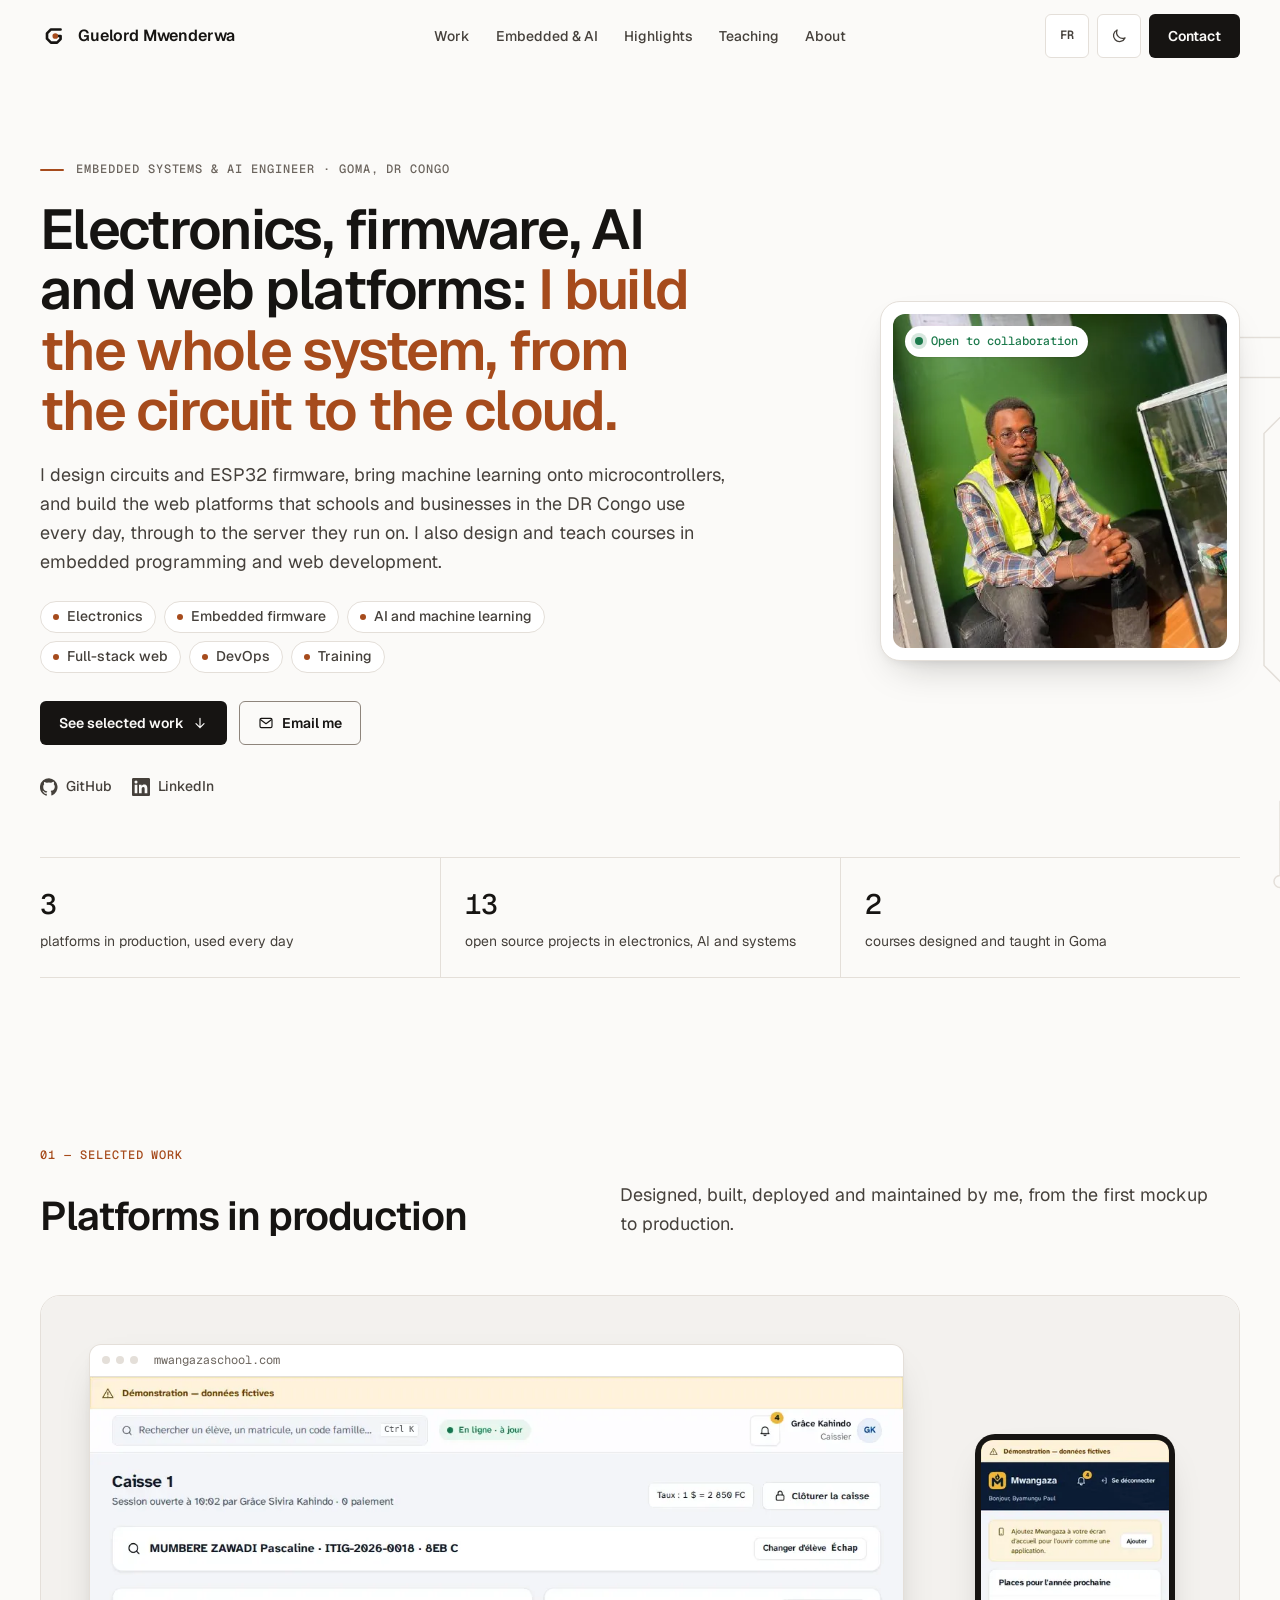
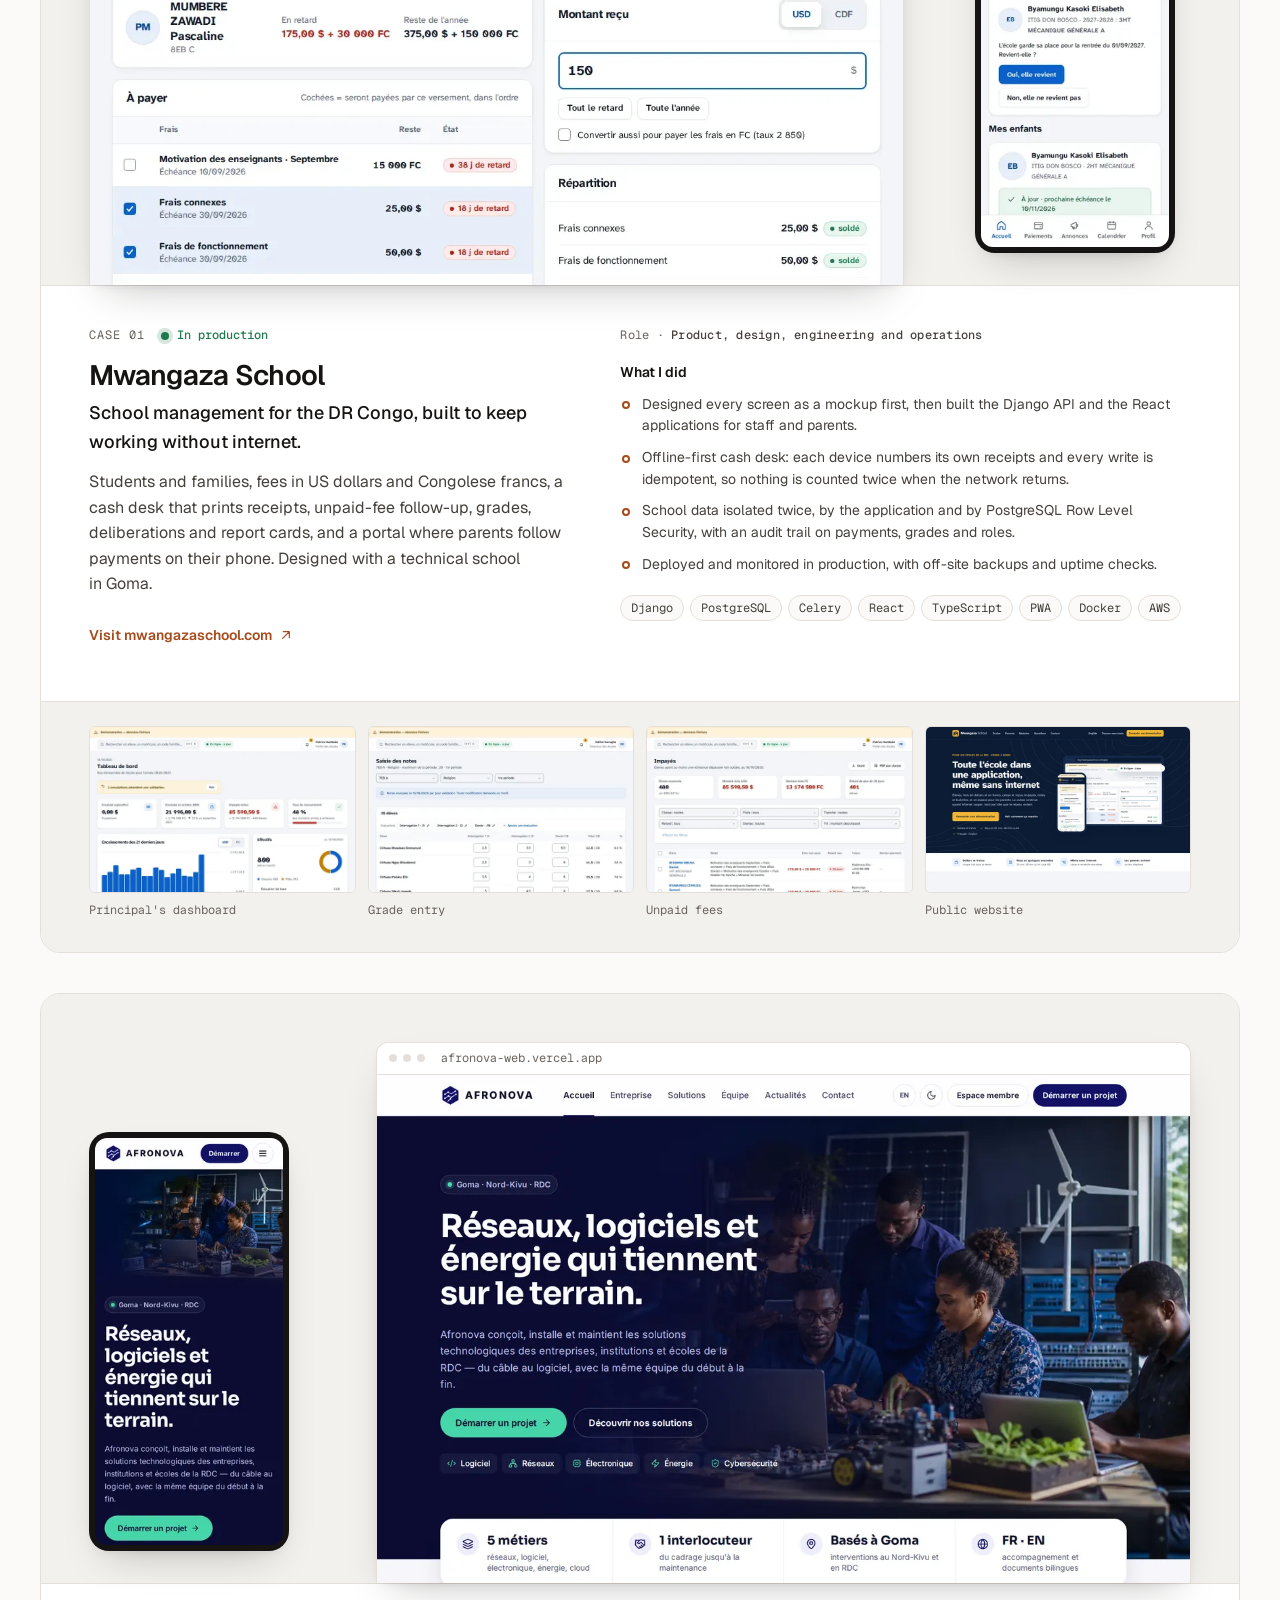
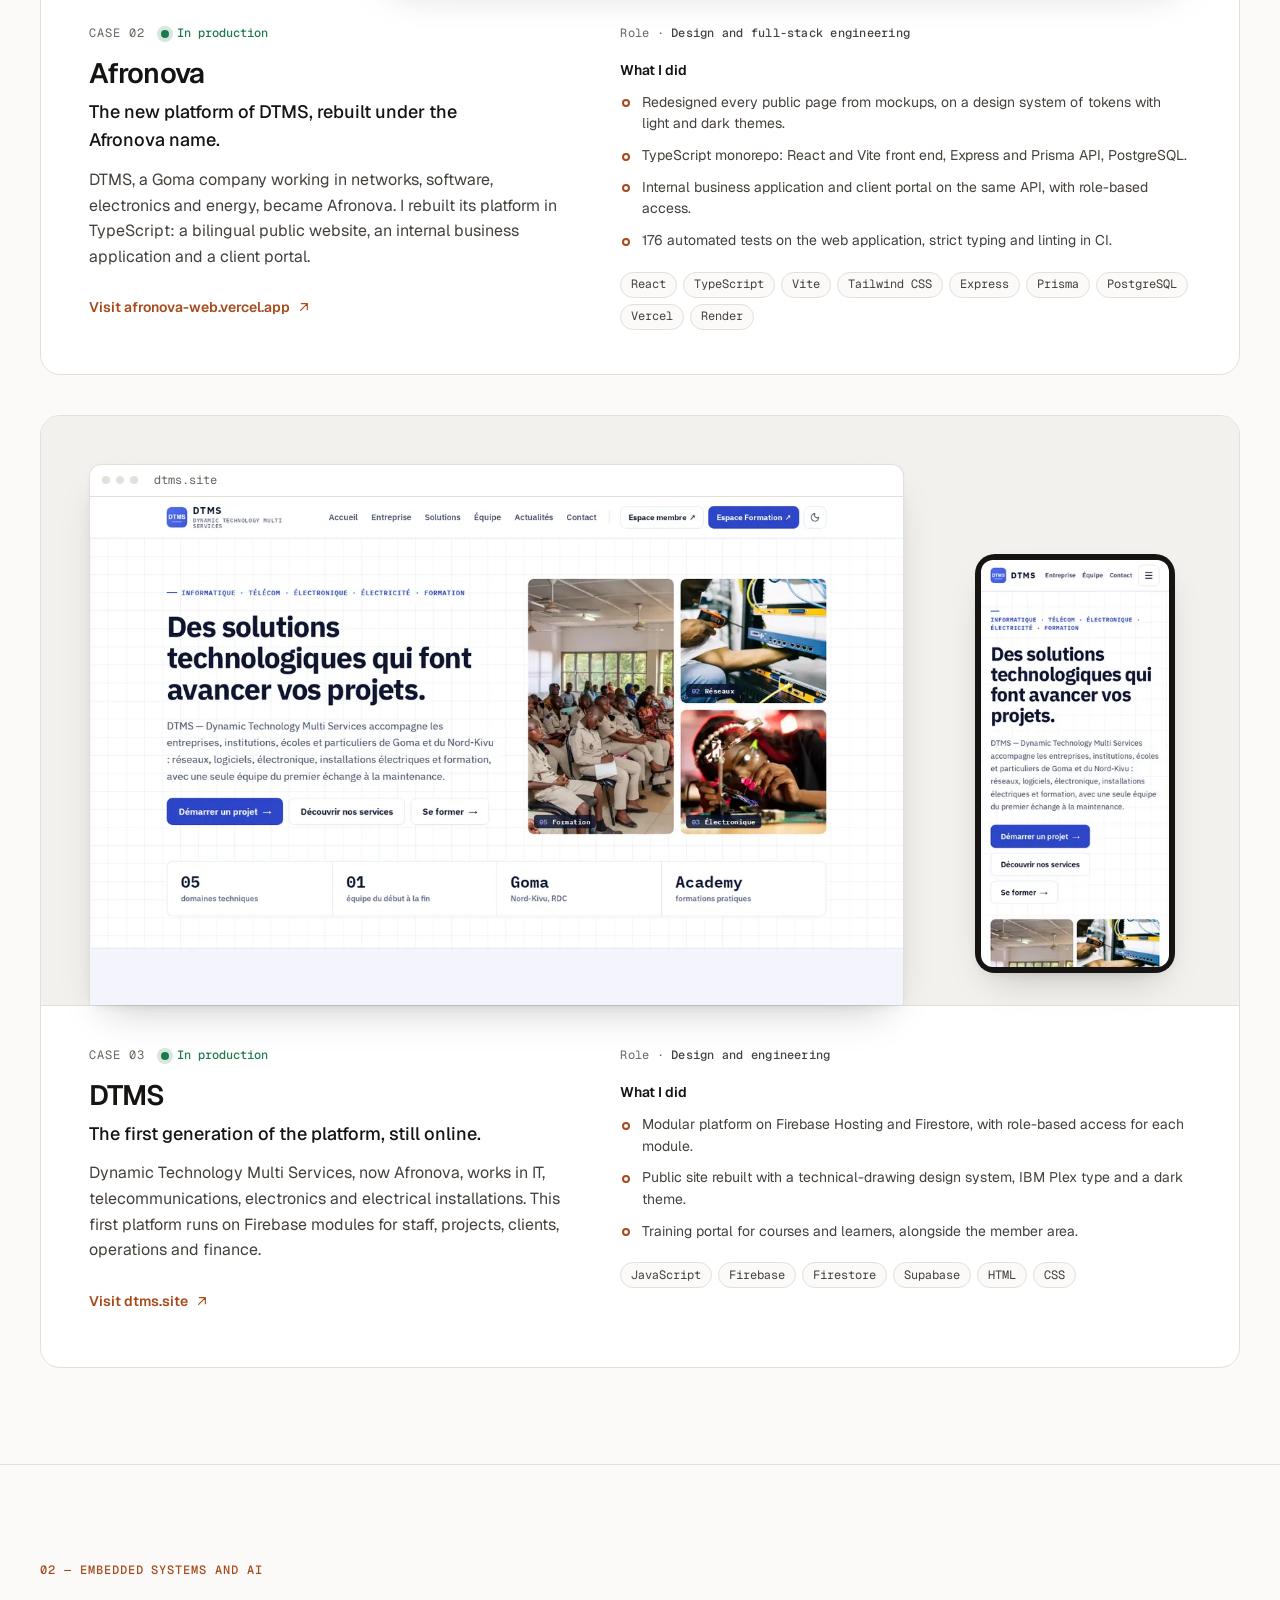
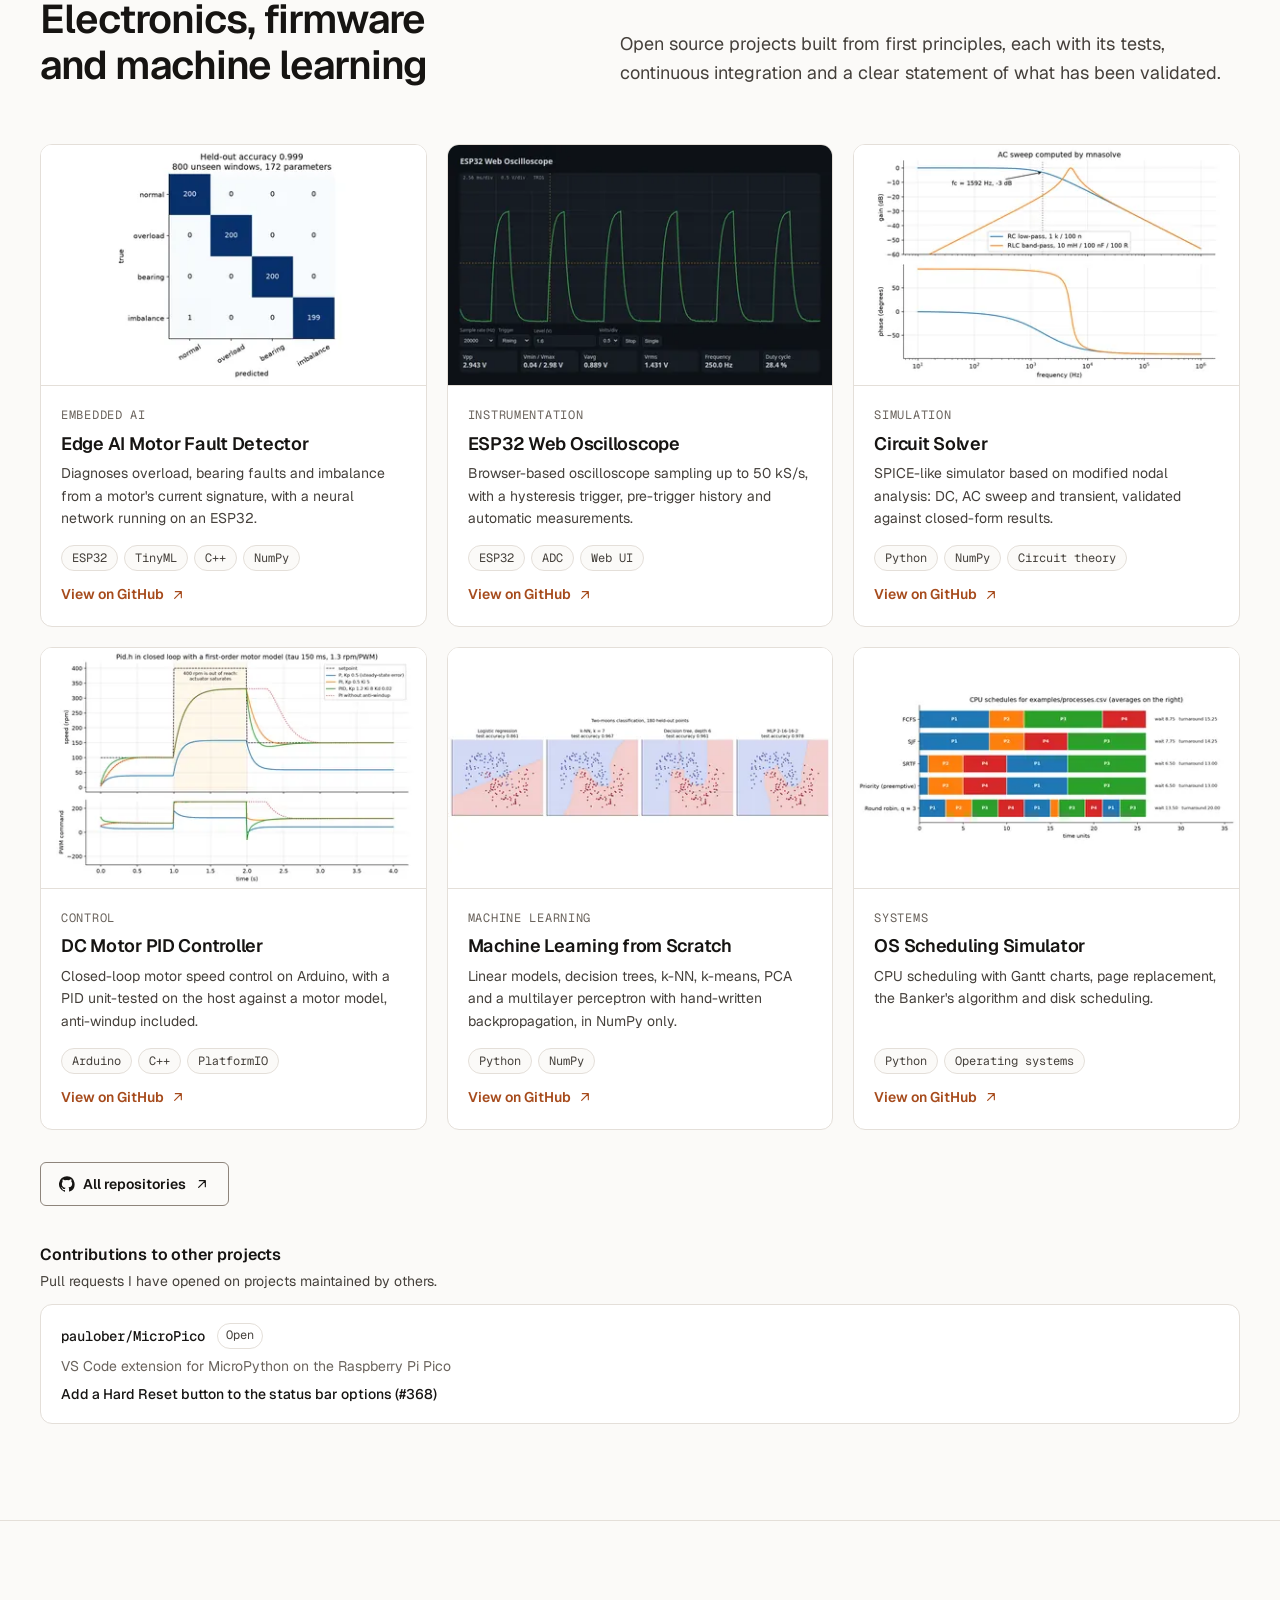
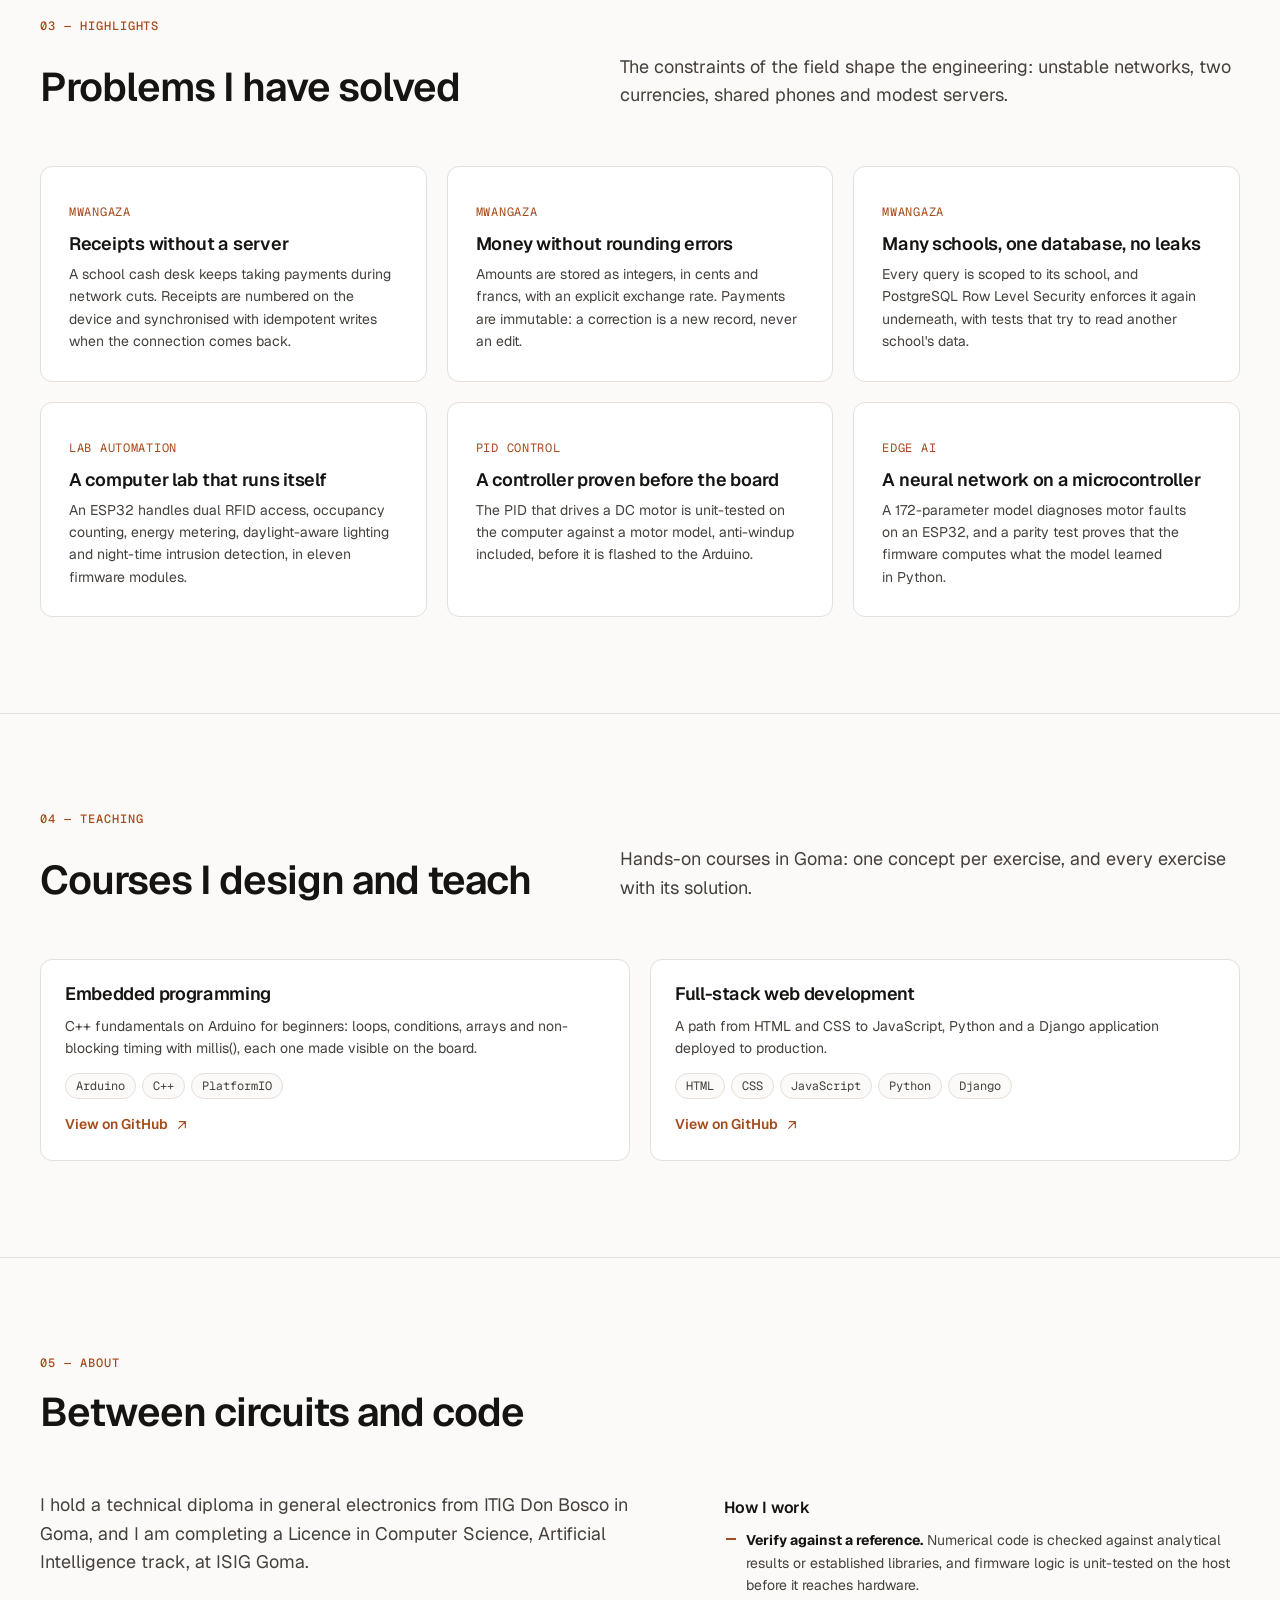
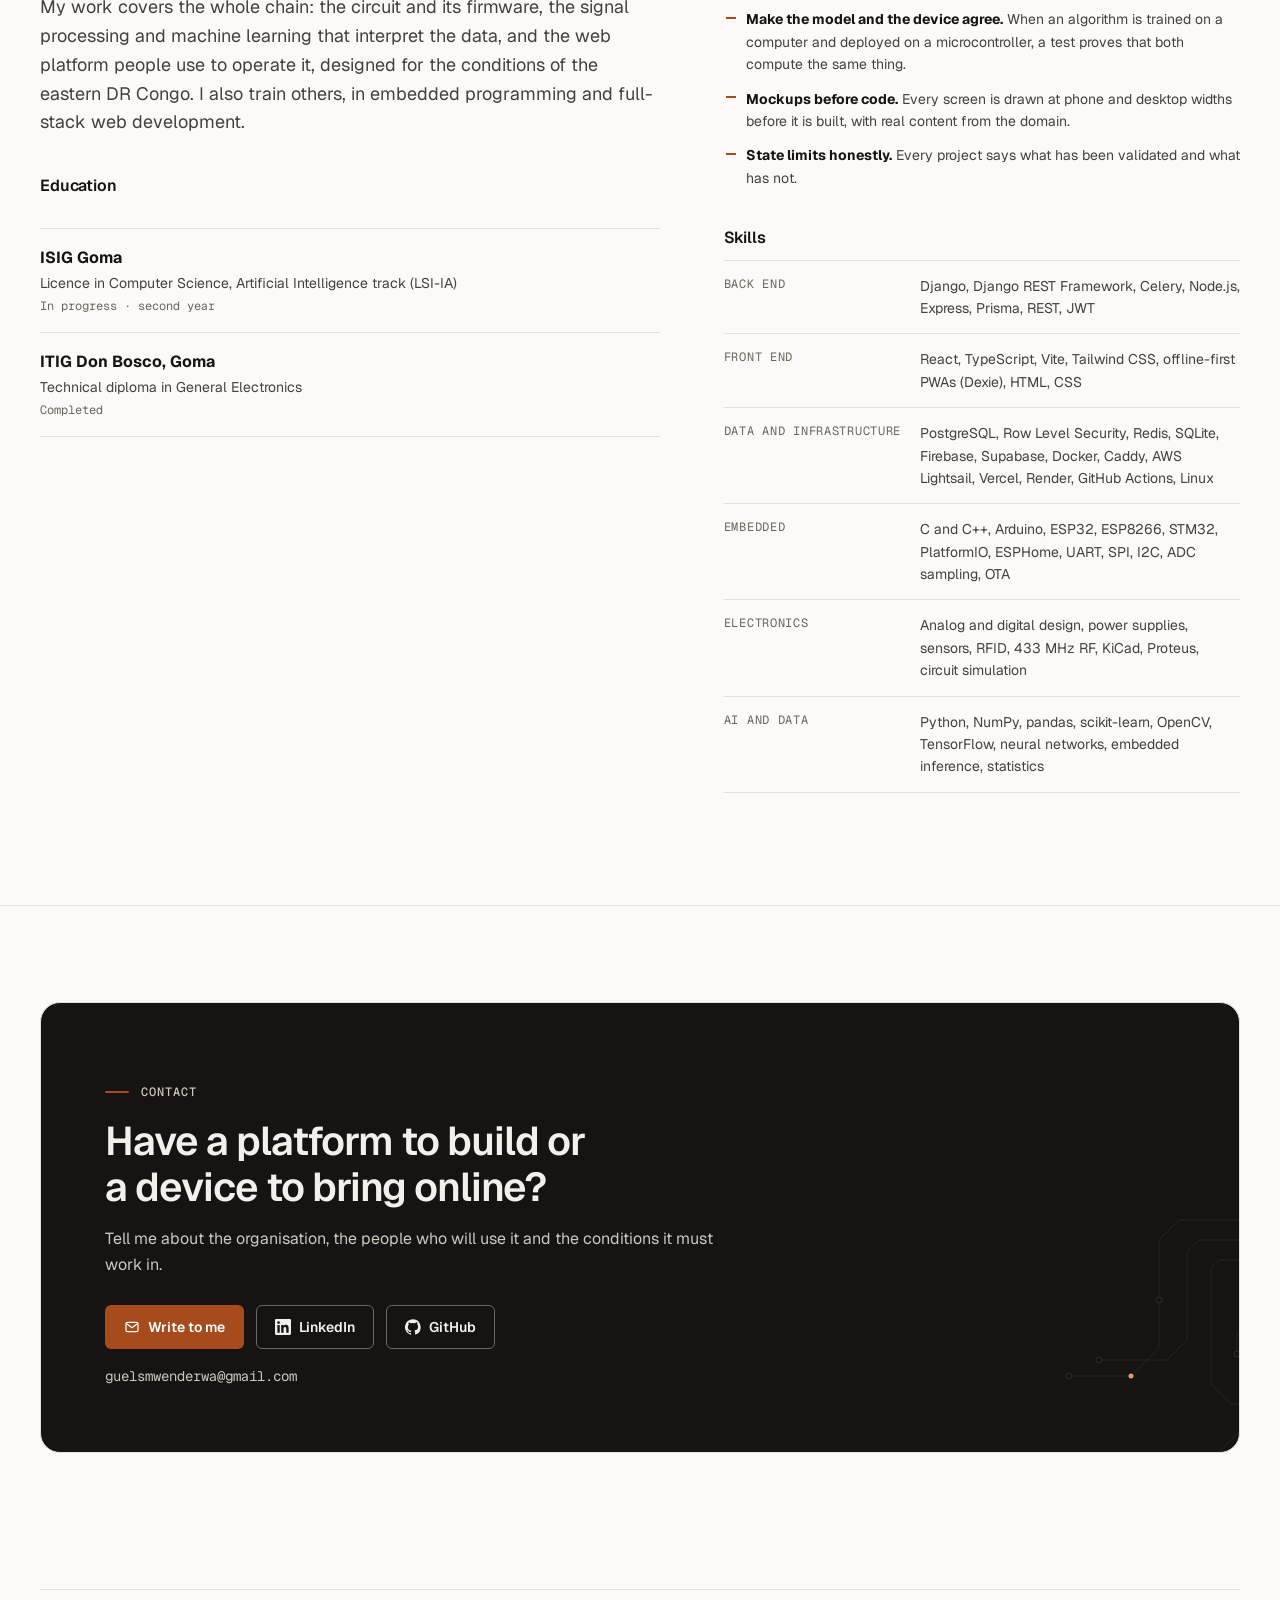
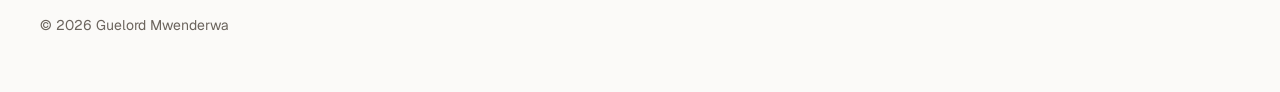
==== commit 46fe08a7: "feat: contributions à d'autres projets (MicroPico #368) Co-Authored-By: Claude Opus 5.5 <noreply@ant" ====
--- a/index.html
+++ b/index.html
@@ -213,6 +213,15 @@
 </a></div>
     <p class="all-repos"><a class="btn btn-outline" href="https://github.com/GUELORD-MWENDERWA?tab=repositories"><svg viewBox="0 0 24 24" aria-hidden="true" focusable="false"><path fill="currentColor" d="M12 .3a12 12 0 0 0-3.8 23.4c.6.1.8-.3.8-.6v-2c-3.3.7-4-1.6-4-1.6-.6-1.4-1.4-1.8-1.4-1.8-1-.7.1-.7.1-.7 1.2 0 1.9 1.2 1.9 1.2 1 1.8 2.8 1.3 3.5 1 0-.8.4-1.3.7-1.6-2.7-.3-5.5-1.3-5.5-6 0-1.2.5-2.3 1.3-3.1-.2-.4-.6-1.6 0-3.2 0 0 1-.3 3.3 1.2a11.5 11.5 0 0 1 6 0C17.3 4.7 18.3 5 18.3 5c.7 1.6.2 2.9.1 3.2.8.8 1.3 1.9 1.3 3.2 0 4.6-2.8 5.6-5.5 5.9.5.4.9 1.1.9 2.2v3.3c0 .3.1.7.8.6A12 12 0 0 0 12 .3"/></svg>All repositories<svg viewBox="0 0 24 24" aria-hidden="true" focusable="false"><path fill="none" stroke="currentColor" stroke-width="1.75" stroke-linecap="round" stroke-linejoin="round" d="M7 17 17 7M8 7h9v9"/></svg></a></p>
     
+<div class="contribs" id="contributions">
+  <div class="contribs-head"><h3>Contributions to other projects</h3><p>Pull requests I have opened on projects maintained by others.</p></div>
+  
+<a class="contrib" href="https://github.com/paulober/MicroPico/pull/368">
+  <span class="contrib-top"><span class="contrib-repo">paulober/MicroPico</span><span class="contrib-state">Open</span></span>
+  <span class="contrib-context">VS Code extension for MicroPython on the Raspberry Pi Pico</span>
+  <span class="contrib-title">Add a Hard Reset button to the status bar options (#368)</span>
+</a>
+</div>
   </div>
 </section>
 <section class="section" id="highlights" aria-labelledby="highlights-title">
--- a/assets/site.css
+++ b/assets/site.css
@@ -744,7 +744,8 @@
 .contrib-repo { font-family: var(--mono); font-size: var(--t-sm); font-weight: 500; color: var(--ink); overflow-wrap: anywhere; }
 .contrib-state { font-family: var(--mono); font-size: var(--t-xs); padding: 2px 8px; border-radius: var(--r-pill); border: 1px solid var(--line); color: var(--ink-2); }
 .contrib-state.is-merged { color: var(--live); border-color: currentColor; }
-.contrib-title { color: var(--ink-2); font-size: var(--t-sm); }
+.contrib-context { color: var(--ink-3); font-size: var(--t-sm); }
+.contrib-title { color: var(--ink); font-size: var(--t-sm); font-weight: 500; }
 
 @media (min-width: 768px) {
   .projects { grid-template-columns: repeat(2, 1fr); gap: 20px; }
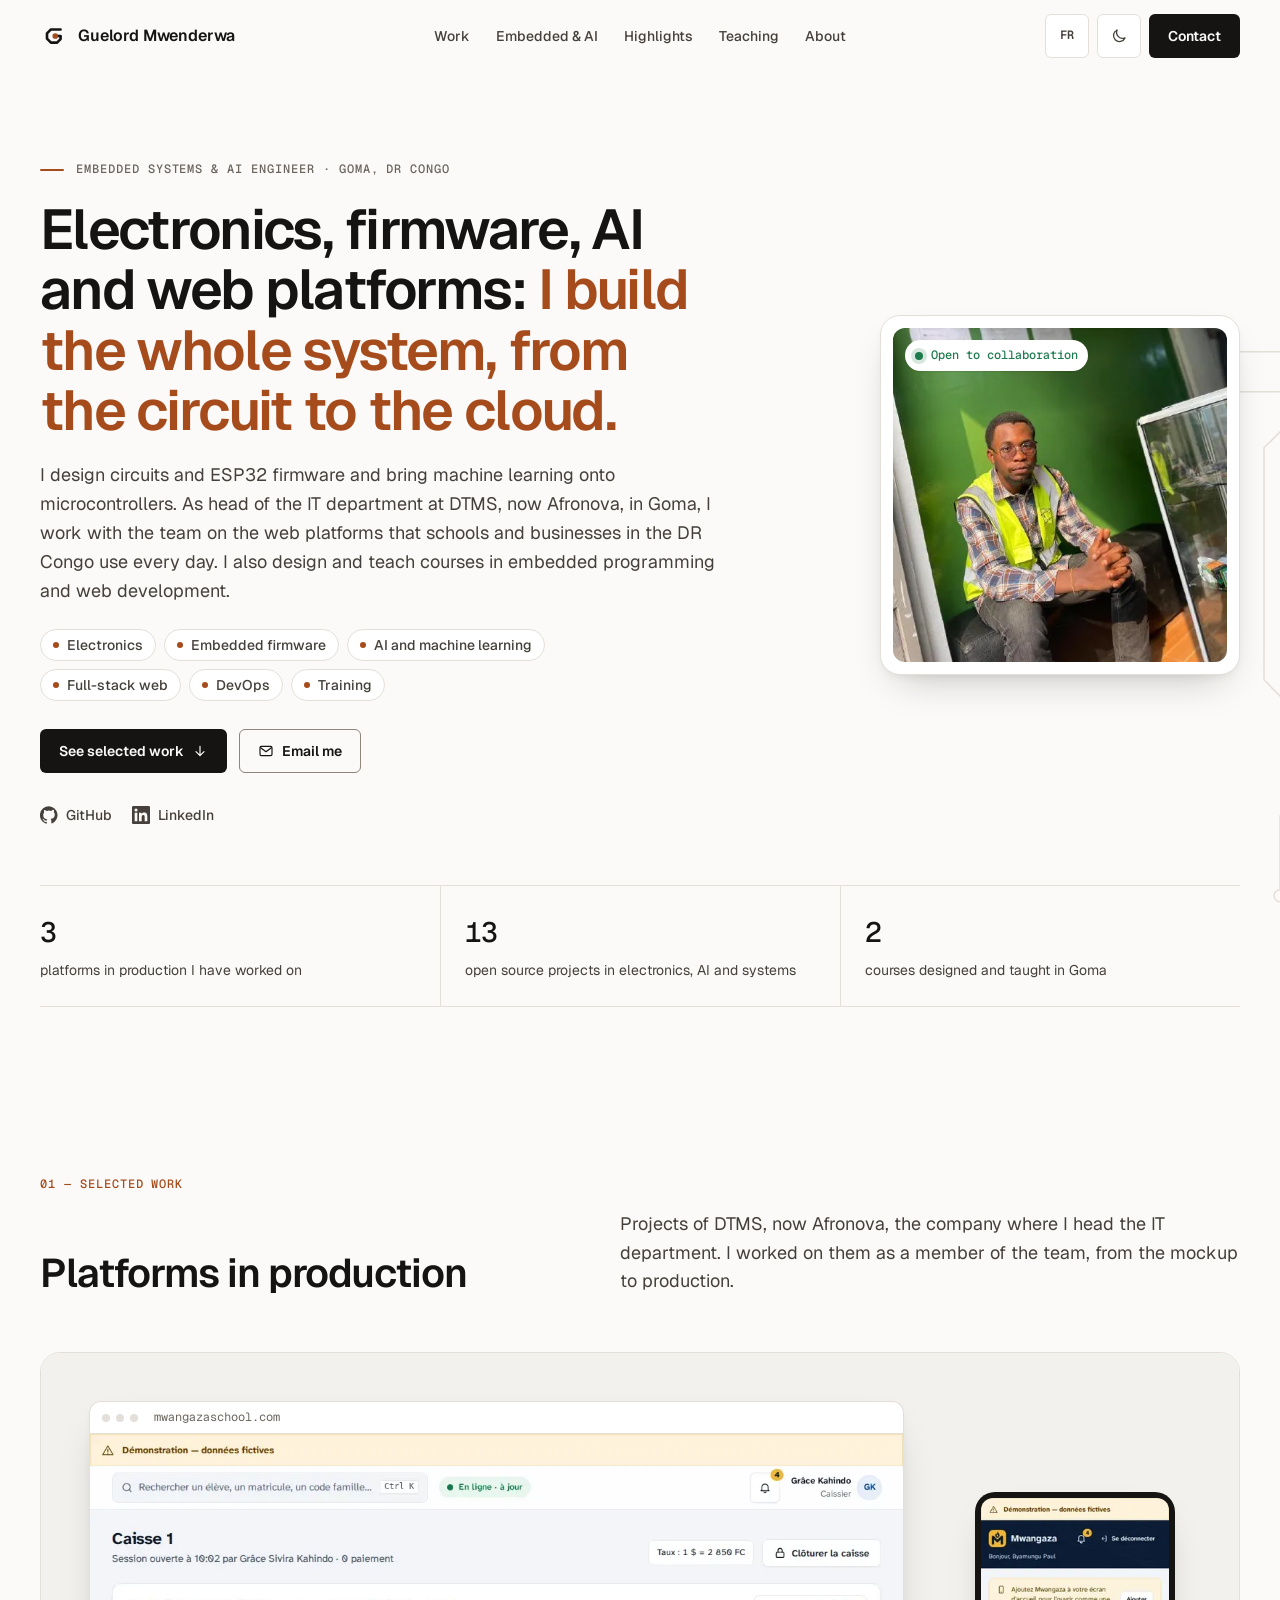
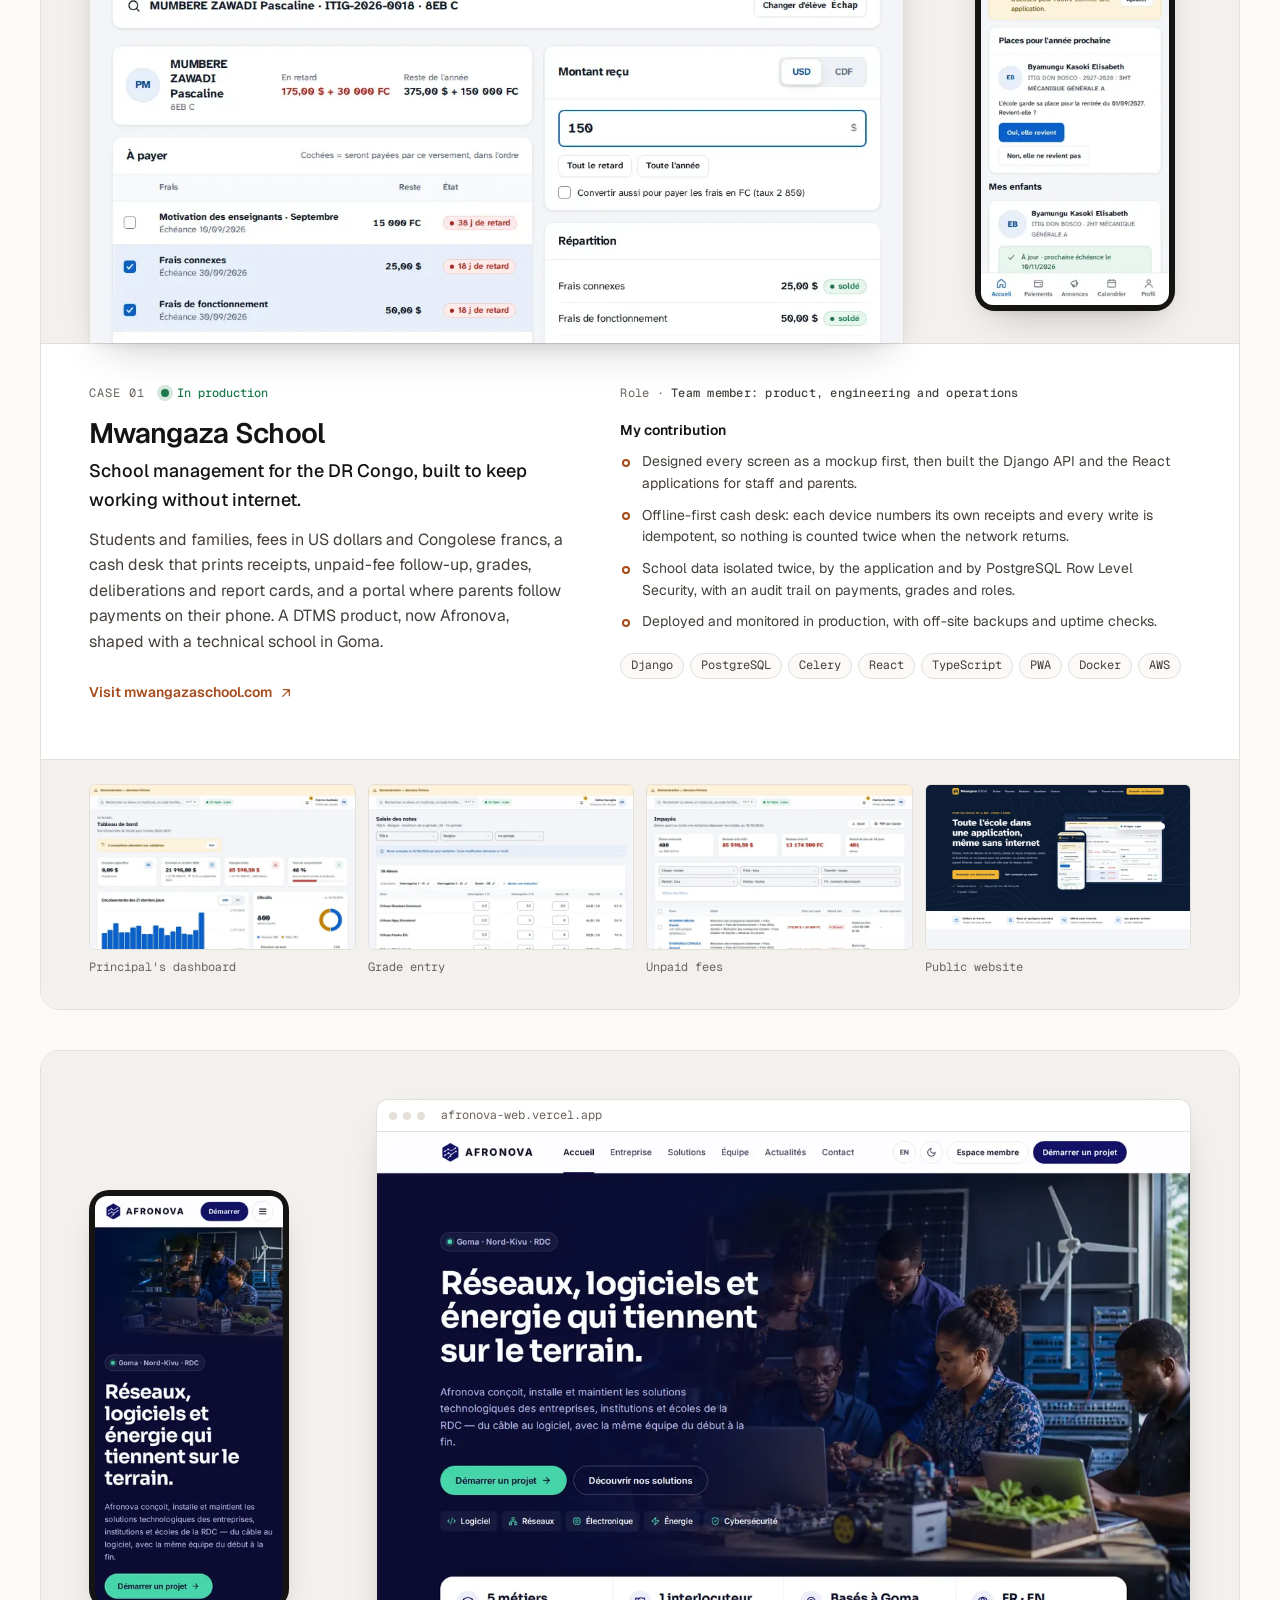
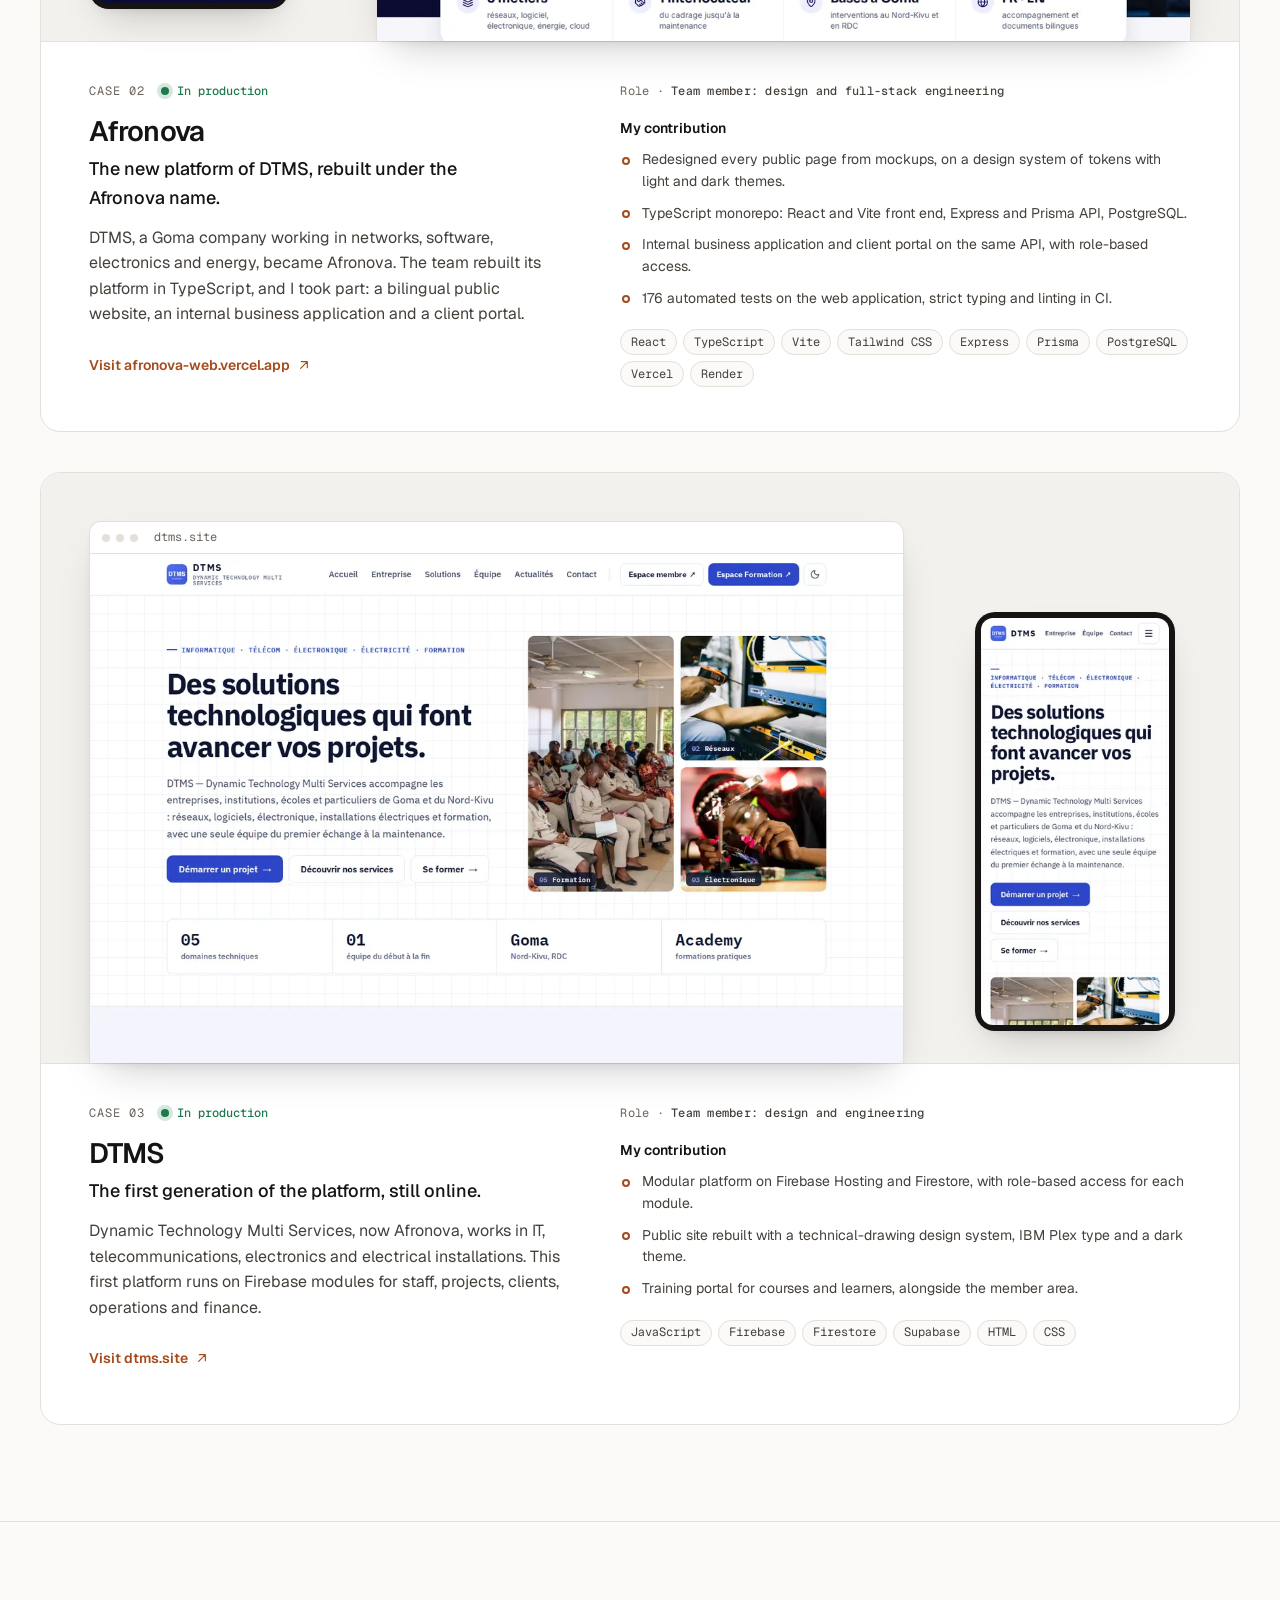
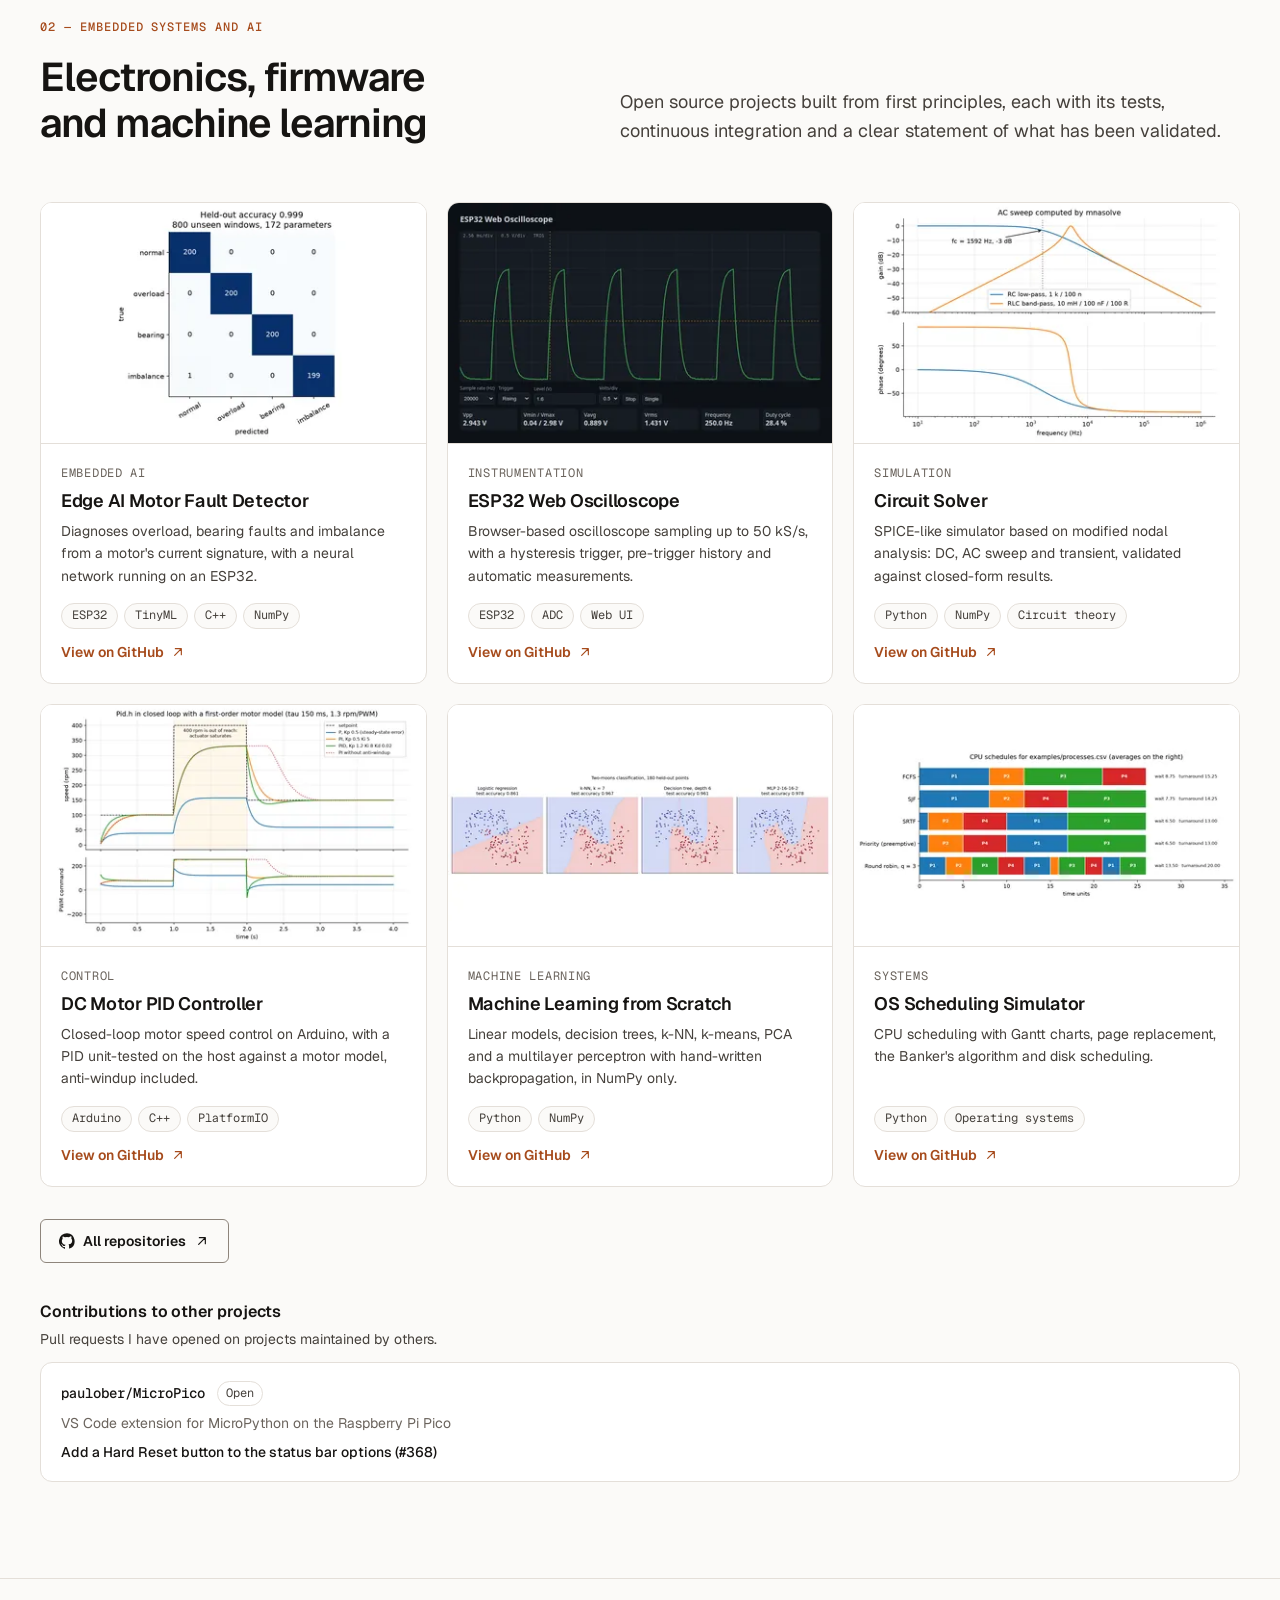
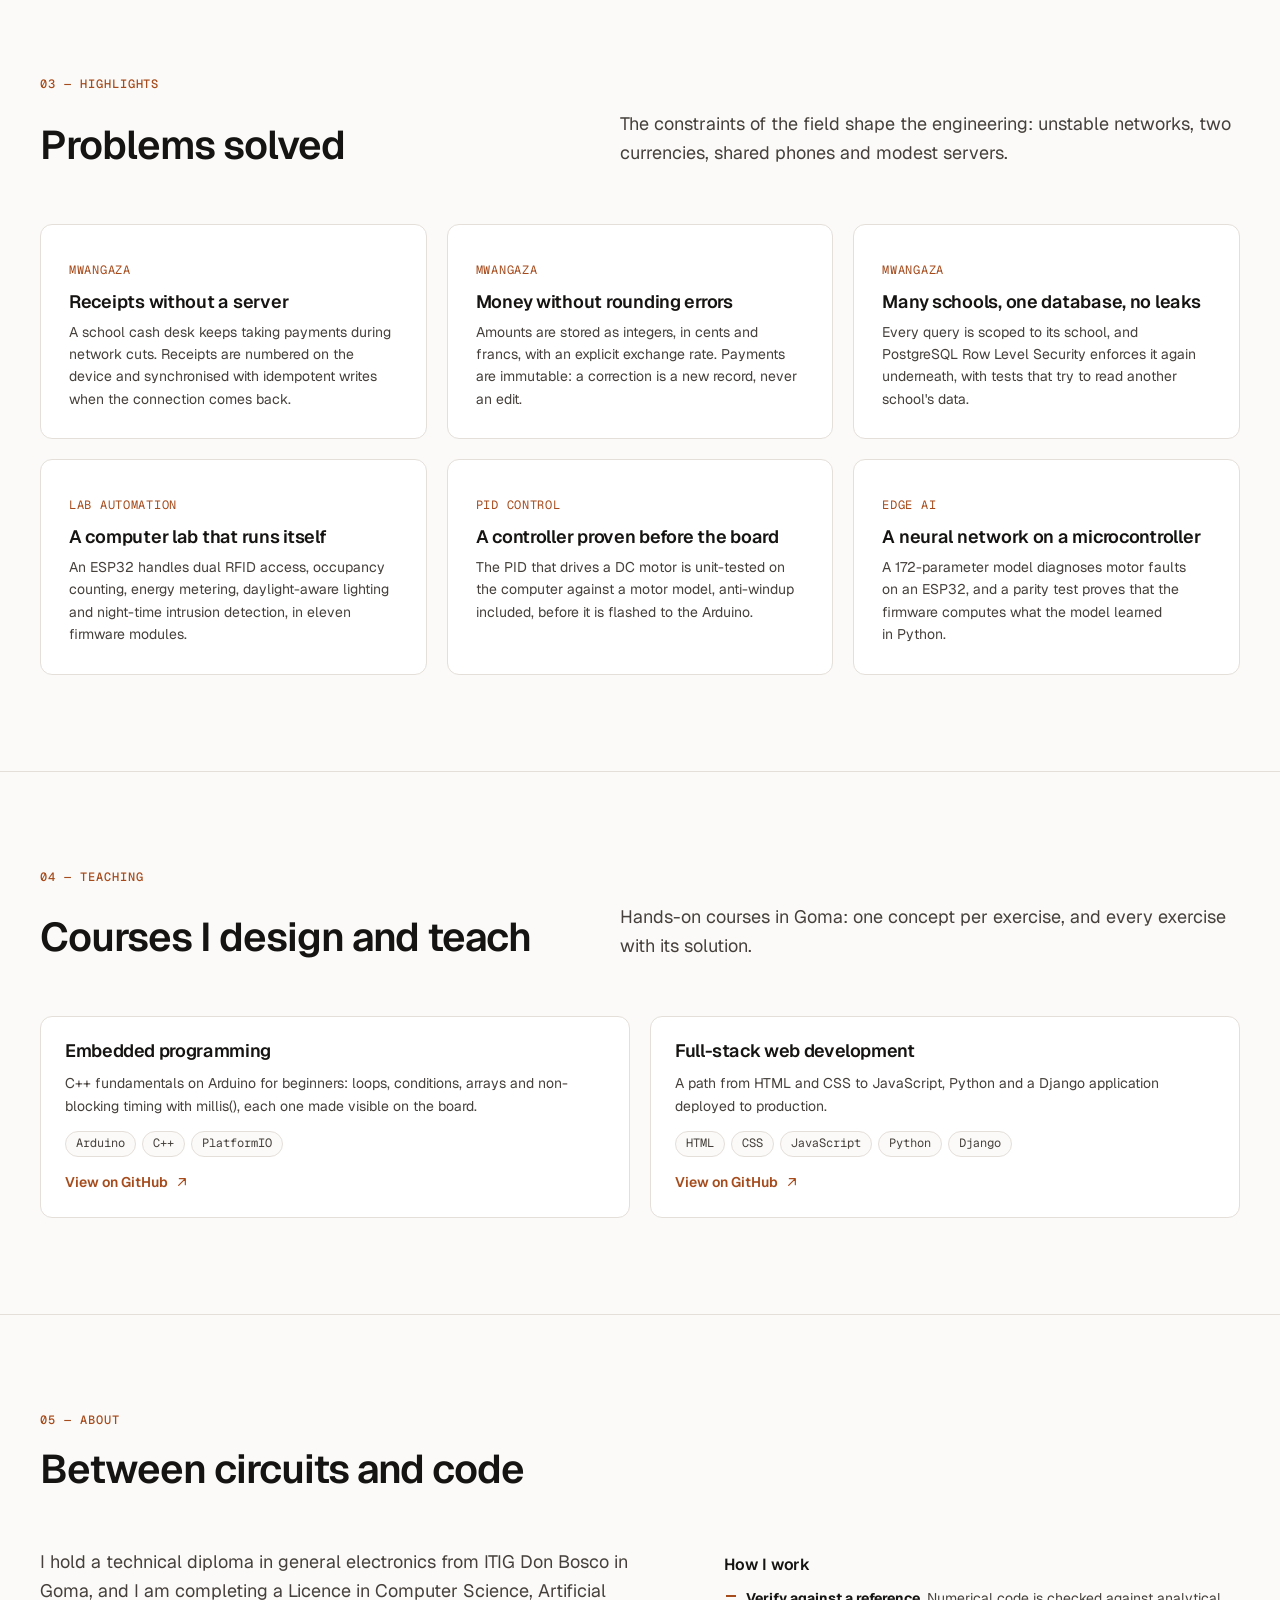
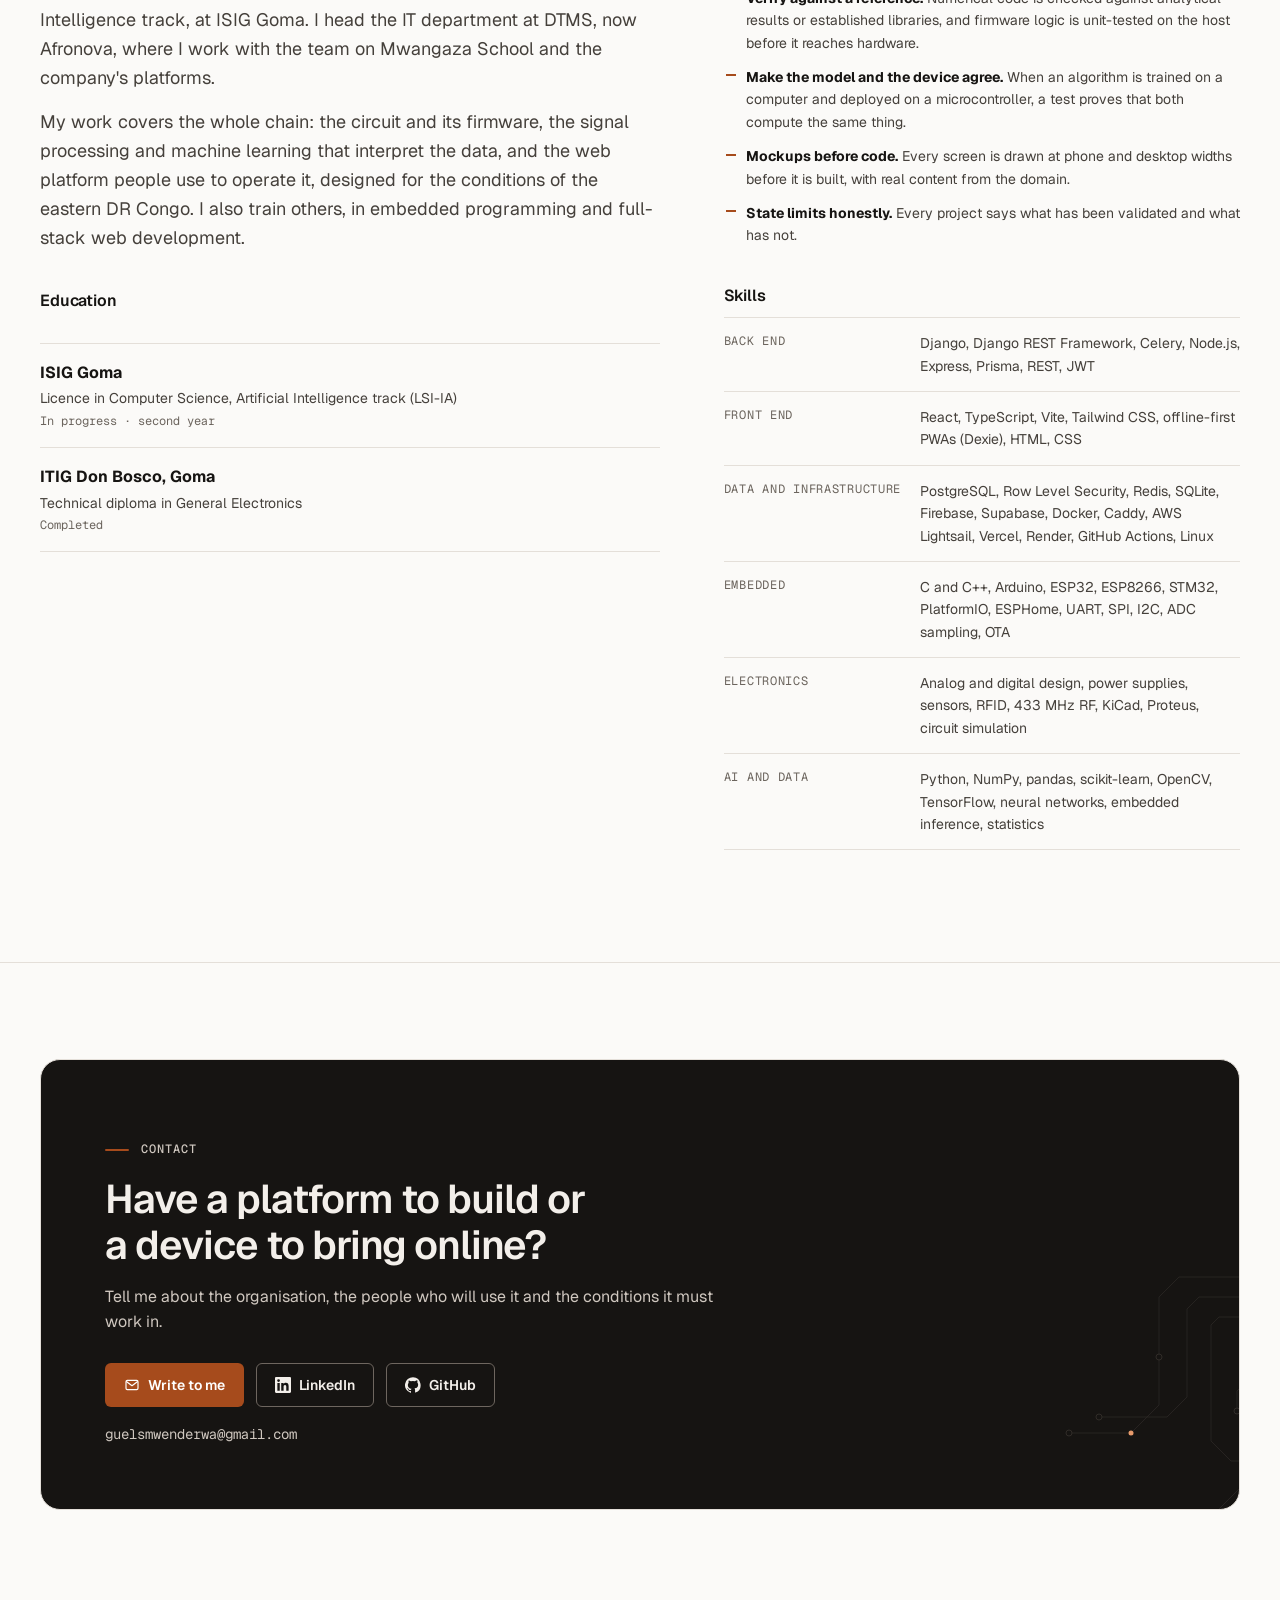
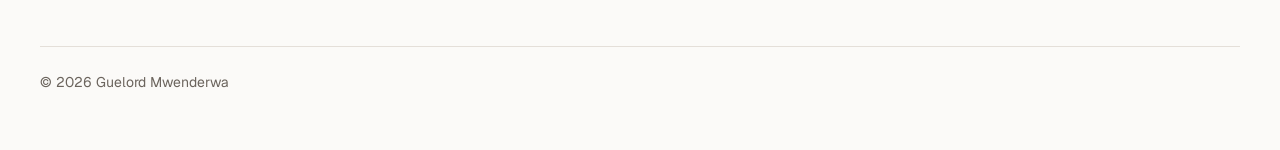
==== commit 51d85fa6: "fix: présenter Mwangaza, DTMS et Afronova comme projets de l'entreprise, avec ma participation Chef " ====
--- a/index.html
+++ b/index.html
@@ -4,7 +4,7 @@
 <meta charset="utf-8">
 <meta name="viewport" content="width=device-width, initial-scale=1">
 <title>Guelord Mwenderwa — Embedded systems and AI engineer in Goma, DR Congo</title>
-<meta name="description" content="Embedded systems and AI engineer in Goma, DR Congo: electronics, ESP32 firmware, machine learning on microcontrollers, and full-stack platforms in production for schools and businesses. Trainer in embedded programming and web development.">
+<meta name="description" content="Embedded systems and AI engineer in Goma, DR Congo: electronics, ESP32 firmware, machine learning on microcontrollers; head of the IT department at DTMS, now Afronova, where he takes part in the web platforms in production. Trainer in embedded programming and web development.">
 <meta name="author" content="Guelord Mwenderwa">
 
 <link rel="canonical" href="https://guelord-mwenderwa.github.io/">
@@ -13,7 +13,7 @@
 <meta name="theme-color" content="#11100f" media="(prefers-color-scheme: dark)">
 <meta property="og:type" content="profile">
 <meta property="og:title" content="Guelord Mwenderwa — Embedded systems and AI engineer in Goma, DR Congo">
-<meta property="og:description" content="Embedded systems and AI engineer in Goma, DR Congo: electronics, ESP32 firmware, machine learning on microcontrollers, and full-stack platforms in production for schools and businesses. Trainer in embedded programming and web development.">
+<meta property="og:description" content="Embedded systems and AI engineer in Goma, DR Congo: electronics, ESP32 firmware, machine learning on microcontrollers; head of the IT department at DTMS, now Afronova, where he takes part in the web platforms in production. Trainer in embedded programming and web development.">
 <meta property="og:url" content="https://guelord-mwenderwa.github.io/">
 <meta property="og:image" content="https://guelord-mwenderwa.github.io/assets/og-en.png">
 <meta property="og:image:width" content="1200">
@@ -56,7 +56,7 @@
       <div>
         <p class="eyebrow">Embedded systems &amp; AI engineer · Goma, DR Congo</p>
         <h1 id="hero-title">Electronics, firmware, AI and web platforms: <em>I build the whole system, from the circuit to the cloud.</em></h1>
-        <p class="hero-lead">I design circuits and ESP32 firmware, bring machine learning onto microcontrollers, and build the web platforms that schools and businesses in the DR Congo use every day, through to the server they run on. I also design and teach courses in embedded programming and web development.</p>
+        <p class="hero-lead">I design circuits and ESP32 firmware and bring machine learning onto microcontrollers. As head of the IT department at DTMS, now Afronova, in Goma, I work with the team on the web platforms that schools and businesses in the DR Congo use every day. I also design and teach courses in embedded programming and web development.</p>
         <ul class="hero-fields" aria-label="What I do"><li>Electronics</li><li>Embedded firmware</li><li>AI and machine learning</li><li>Full-stack web</li><li>DevOps</li><li>Training</li></ul>
         <div class="hero-ctas">
           <a class="btn btn-primary" href="#work">See selected work<svg viewBox="0 0 24 24" aria-hidden="true" focusable="false"><path fill="none" stroke="currentColor" stroke-width="1.75" stroke-linecap="round" stroke-linejoin="round" d="M12 5v14M6 13l6 6 6-6"/></svg></a>
@@ -72,12 +72,12 @@
         <span class="status">Open to collaboration</span>
       </figure>
     </div>
-    <div class="facts"><div class="fact"><span class="fact-value">3</span><span class="fact-label">platforms in production, used every day</span></div><div class="fact"><span class="fact-value">13</span><span class="fact-label">open source projects in electronics, AI and systems</span></div><div class="fact"><span class="fact-value">2</span><span class="fact-label">courses designed and taught in Goma</span></div></div>
+    <div class="facts"><div class="fact"><span class="fact-value">3</span><span class="fact-label">platforms in production I have worked on</span></div><div class="fact"><span class="fact-value">13</span><span class="fact-label">open source projects in electronics, AI and systems</span></div><div class="fact"><span class="fact-value">2</span><span class="fact-label">courses designed and taught in Goma</span></div></div>
   </div>
 </section>
 <section class="section" id="work" aria-labelledby="work-title">
   <div class="container">
-    <div class="section-head"><p class="section-index">01 — Selected work</p><h2 id="work-title">Platforms in production</h2><p>Designed, built, deployed and maintained by me, from the first mockup to production.</p></div>
+    <div class="section-head"><p class="section-index">01 — Selected work</p><h2 id="work-title">Platforms in production</h2><p>Projects of DTMS, now Afronova, the company where I head the IT department. I worked on them as a member of the team, from the mockup to production.</p></div>
     <div class="cases">
 <article class="case" id="mwangaza" aria-labelledby="mwangaza-title">
   <div class="case-visual">
@@ -89,12 +89,12 @@
       <div class="case-meta"><span class="mono">Case 01</span><span class="status">In production</span></div>
       <h3 id="mwangaza-title">Mwangaza School</h3>
       <p class="case-tagline">School management for the DR Congo, built to keep working without internet.</p>
-      <p class="case-summary">Students and families, fees in US dollars and Congolese francs, a cash desk that prints receipts, unpaid-fee follow-up, grades, deliberations and report cards, and a portal where parents follow payments on their phone. Designed with a technical school in Goma.</p>
+      <p class="case-summary">Students and families, fees in US dollars and Congolese francs, a cash desk that prints receipts, unpaid-fee follow-up, grades, deliberations and report cards, and a portal where parents follow payments on their phone. A DTMS product, now Afronova, shaped with a technical school in Goma.</p>
       <div class="case-links"><a class="link-arrow" href="https://mwangazaschool.com/">Visit mwangazaschool.com<svg viewBox="0 0 24 24" aria-hidden="true" focusable="false"><path fill="none" stroke="currentColor" stroke-width="1.75" stroke-linecap="round" stroke-linejoin="round" d="M7 17 17 7M8 7h9v9"/></svg></a></div>
     </div>
     <div class="case-details">
-      <p class="case-role">Role · <strong>Product, design, engineering and operations</strong></p>
-      <p class="case-did">What I did</p>
+      <p class="case-role">Role · <strong>Team member: product, engineering and operations</strong></p>
+      <p class="case-did">My contribution</p>
       <ul class="case-list"><li>Designed every screen as a mockup first, then built the Django API and the React applications for staff and parents.</li><li>Offline-first cash desk: each device numbers its own receipts and every write is idempotent, so nothing is counted twice when the network returns.</li><li>School data isolated twice, by the application and by PostgreSQL Row Level Security, with an audit trail on payments, grades and roles.</li><li>Deployed and monitored in production, with off-site backups and uptime checks.</li></ul>
       <div class="chips"><span class="chip">Django</span><span class="chip">PostgreSQL</span><span class="chip">Celery</span><span class="chip">React</span><span class="chip">TypeScript</span><span class="chip">PWA</span><span class="chip">Docker</span><span class="chip">AWS</span></div>
     </div>
@@ -111,12 +111,12 @@
       <div class="case-meta"><span class="mono">Case 02</span><span class="status">In production</span></div>
       <h3 id="afronova-title">Afronova</h3>
       <p class="case-tagline">The new platform of DTMS, rebuilt under the Afronova name.</p>
-      <p class="case-summary">DTMS, a Goma company working in networks, software, electronics and energy, became Afronova. I rebuilt its platform in TypeScript: a bilingual public website, an internal business application and a client portal.</p>
+      <p class="case-summary">DTMS, a Goma company working in networks, software, electronics and energy, became Afronova. The team rebuilt its platform in TypeScript, and I took part: a bilingual public website, an internal business application and a client portal.</p>
       <div class="case-links"><a class="link-arrow" href="https://afronova-web.vercel.app/">Visit afronova-web.vercel.app<svg viewBox="0 0 24 24" aria-hidden="true" focusable="false"><path fill="none" stroke="currentColor" stroke-width="1.75" stroke-linecap="round" stroke-linejoin="round" d="M7 17 17 7M8 7h9v9"/></svg></a></div>
     </div>
     <div class="case-details">
-      <p class="case-role">Role · <strong>Design and full-stack engineering</strong></p>
-      <p class="case-did">What I did</p>
+      <p class="case-role">Role · <strong>Team member: design and full-stack engineering</strong></p>
+      <p class="case-did">My contribution</p>
       <ul class="case-list"><li>Redesigned every public page from mockups, on a design system of tokens with light and dark themes.</li><li>TypeScript monorepo: React and Vite front end, Express and Prisma API, PostgreSQL.</li><li>Internal business application and client portal on the same API, with role-based access.</li><li>176 automated tests on the web application, strict typing and linting in CI.</li></ul>
       <div class="chips"><span class="chip">React</span><span class="chip">TypeScript</span><span class="chip">Vite</span><span class="chip">Tailwind CSS</span><span class="chip">Express</span><span class="chip">Prisma</span><span class="chip">PostgreSQL</span><span class="chip">Vercel</span><span class="chip">Render</span></div>
     </div>
@@ -137,8 +137,8 @@
       <div class="case-links"><a class="link-arrow" href="https://dtms.site/">Visit dtms.site<svg viewBox="0 0 24 24" aria-hidden="true" focusable="false"><path fill="none" stroke="currentColor" stroke-width="1.75" stroke-linecap="round" stroke-linejoin="round" d="M7 17 17 7M8 7h9v9"/></svg></a></div>
     </div>
     <div class="case-details">
-      <p class="case-role">Role · <strong>Design and engineering</strong></p>
-      <p class="case-did">What I did</p>
+      <p class="case-role">Role · <strong>Team member: design and engineering</strong></p>
+      <p class="case-did">My contribution</p>
       <ul class="case-list"><li>Modular platform on Firebase Hosting and Firestore, with role-based access for each module.</li><li>Public site rebuilt with a technical-drawing design system, IBM Plex type and a dark theme.</li><li>Training portal for courses and learners, alongside the member area.</li></ul>
       <div class="chips"><span class="chip">JavaScript</span><span class="chip">Firebase</span><span class="chip">Firestore</span><span class="chip">Supabase</span><span class="chip">HTML</span><span class="chip">CSS</span></div>
     </div>
@@ -226,7 +226,7 @@
 </section>
 <section class="section" id="highlights" aria-labelledby="highlights-title">
   <div class="container">
-    <div class="section-head"><p class="section-index">03 — Highlights</p><h2 id="highlights-title">Problems I have solved</h2><p>The constraints of the field shape the engineering: unstable networks, two currencies, shared phones and modest servers.</p></div>
+    <div class="section-head"><p class="section-index">03 — Highlights</p><h2 id="highlights-title">Problems solved</h2><p>The constraints of the field shape the engineering: unstable networks, two currencies, shared phones and modest servers.</p></div>
     <div class="highlights"><article class="highlight"><p class="mono">Mwangaza</p><h3>Receipts without a server</h3><p>A school cash desk keeps taking payments during network cuts. Receipts are numbered on the device and synchronised with idempotent writes when the connection comes back.</p></article><article class="highlight"><p class="mono">Mwangaza</p><h3>Money without rounding errors</h3><p>Amounts are stored as integers, in cents and francs, with an explicit exchange rate. Payments are immutable: a correction is a new record, never an edit.</p></article><article class="highlight"><p class="mono">Mwangaza</p><h3>Many schools, one database, no leaks</h3><p>Every query is scoped to its school, and PostgreSQL Row Level Security enforces it again underneath, with tests that try to read another school&#x27;s data.</p></article><article class="highlight"><p class="mono">Lab automation</p><h3>A computer lab that runs itself</h3><p>An ESP32 handles dual RFID access, occupancy counting, energy metering, daylight-aware lighting and night-time intrusion detection, in eleven firmware modules.</p></article><article class="highlight"><p class="mono">PID control</p><h3>A controller proven before the board</h3><p>The PID that drives a DC motor is unit-tested on the computer against a motor model, anti-windup included, before it is flashed to the Arduino.</p></article><article class="highlight"><p class="mono">Edge AI</p><h3>A neural network on a microcontroller</h3><p>A 172-parameter model diagnoses motor faults on an ESP32, and a parity test proves that the firmware computes what the model learned in Python.</p></article></div>
   </div>
 </section>
@@ -251,7 +251,7 @@
     <div class="section-head"><p class="section-index">05 — About</p><h2 id="about-title">Between circuits and code</h2></div>
     <div class="about">
       <div class="about-text">
-        <p>I hold a technical diploma in general electronics from ITIG Don Bosco in Goma, and I am completing a Licence in Computer Science, Artificial Intelligence track, at ISIG Goma.</p><p>My work covers the whole chain: the circuit and its firmware, the signal processing and machine learning that interpret the data, and the web platform people use to operate it, designed for the conditions of the eastern DR Congo. I also train others, in embedded programming and full-stack web development.</p>
+        <p>I hold a technical diploma in general electronics from ITIG Don Bosco in Goma, and I am completing a Licence in Computer Science, Artificial Intelligence track, at ISIG Goma. I head the IT department at DTMS, now Afronova, where I work with the team on Mwangaza School and the company&#x27;s platforms.</p><p>My work covers the whole chain: the circuit and its firmware, the signal processing and machine learning that interpret the data, and the web platform people use to operate it, designed for the conditions of the eastern DR Congo. I also train others, in embedded programming and full-stack web development.</p>
         <h3 class="subhead">Education</h3>
         <ul class="timeline"><li><strong>ISIG Goma</strong><span>Licence in Computer Science, Artificial Intelligence track (LSI-IA)</span><span class="mono">In progress · second year</span></li><li><strong>ITIG Don Bosco, Goma</strong><span>Technical diploma in General Electronics</span><span class="mono">Completed</span></li></ul>
       </div>
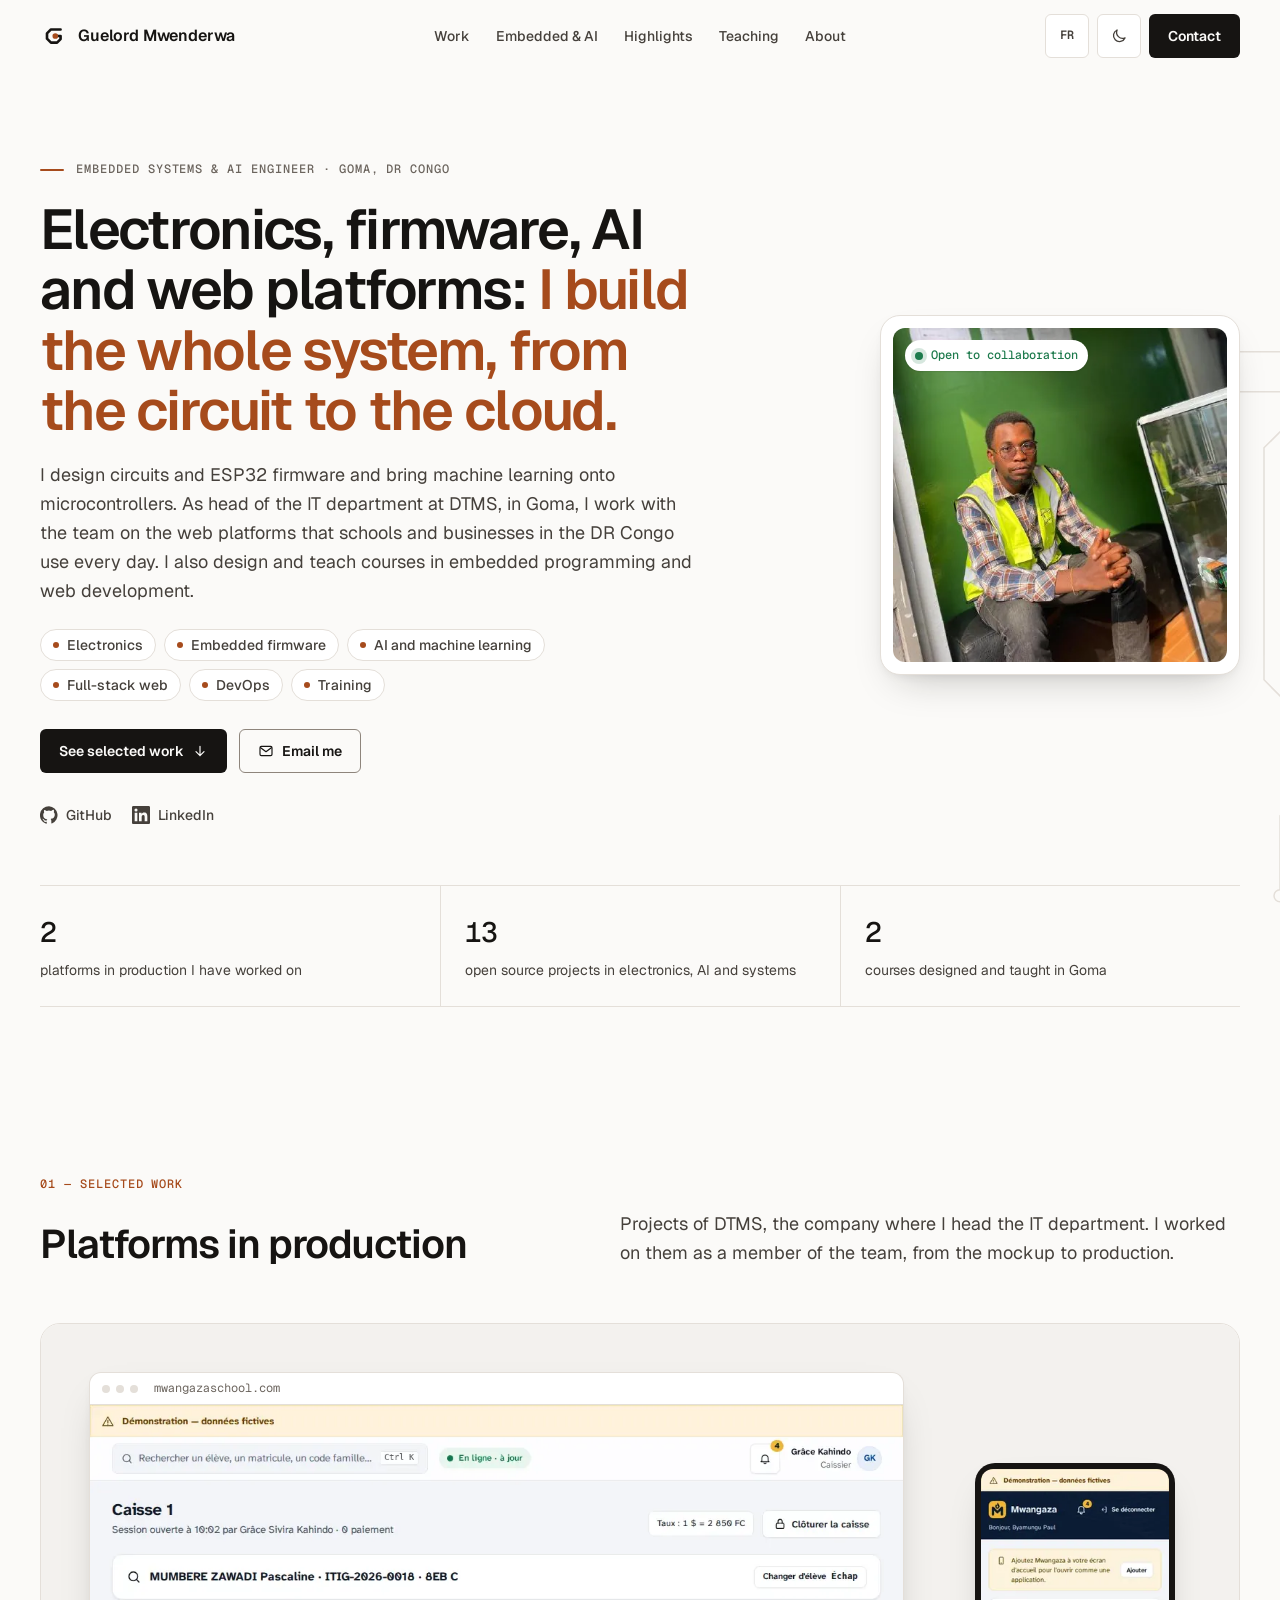
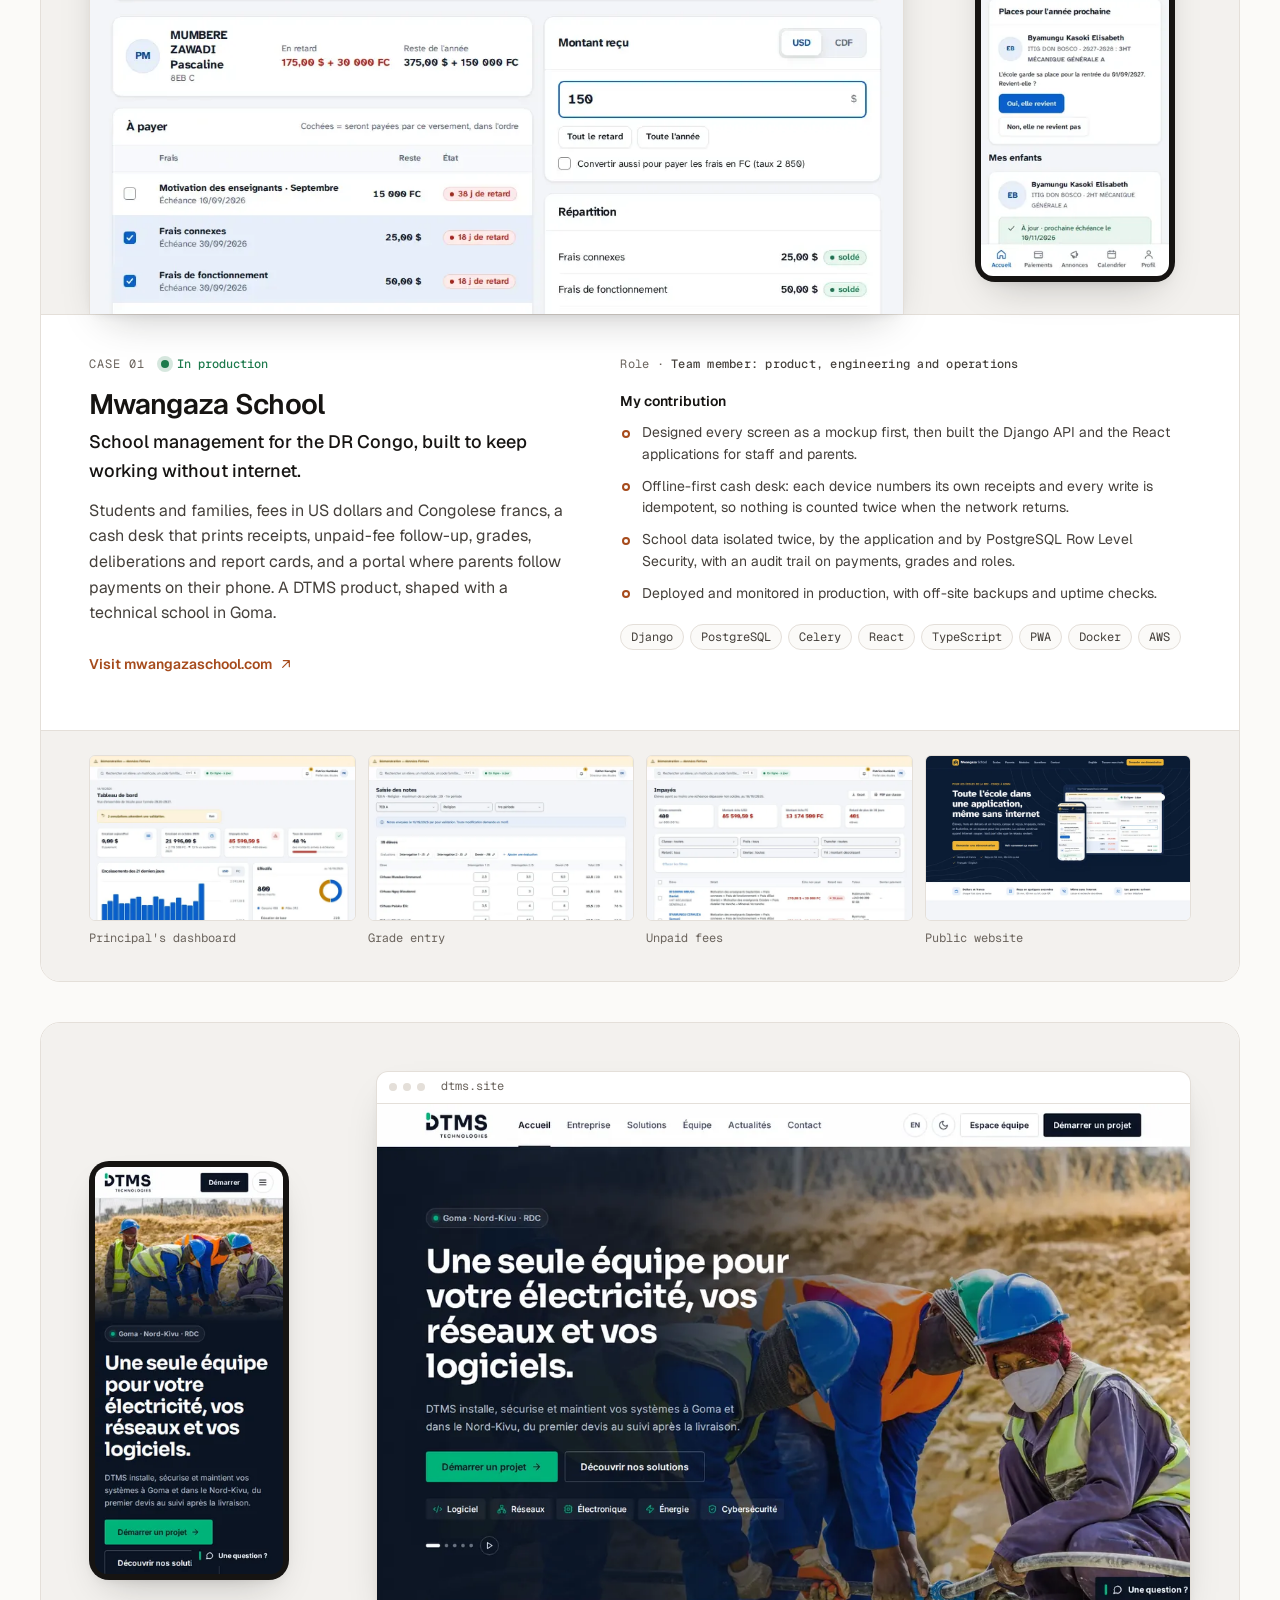
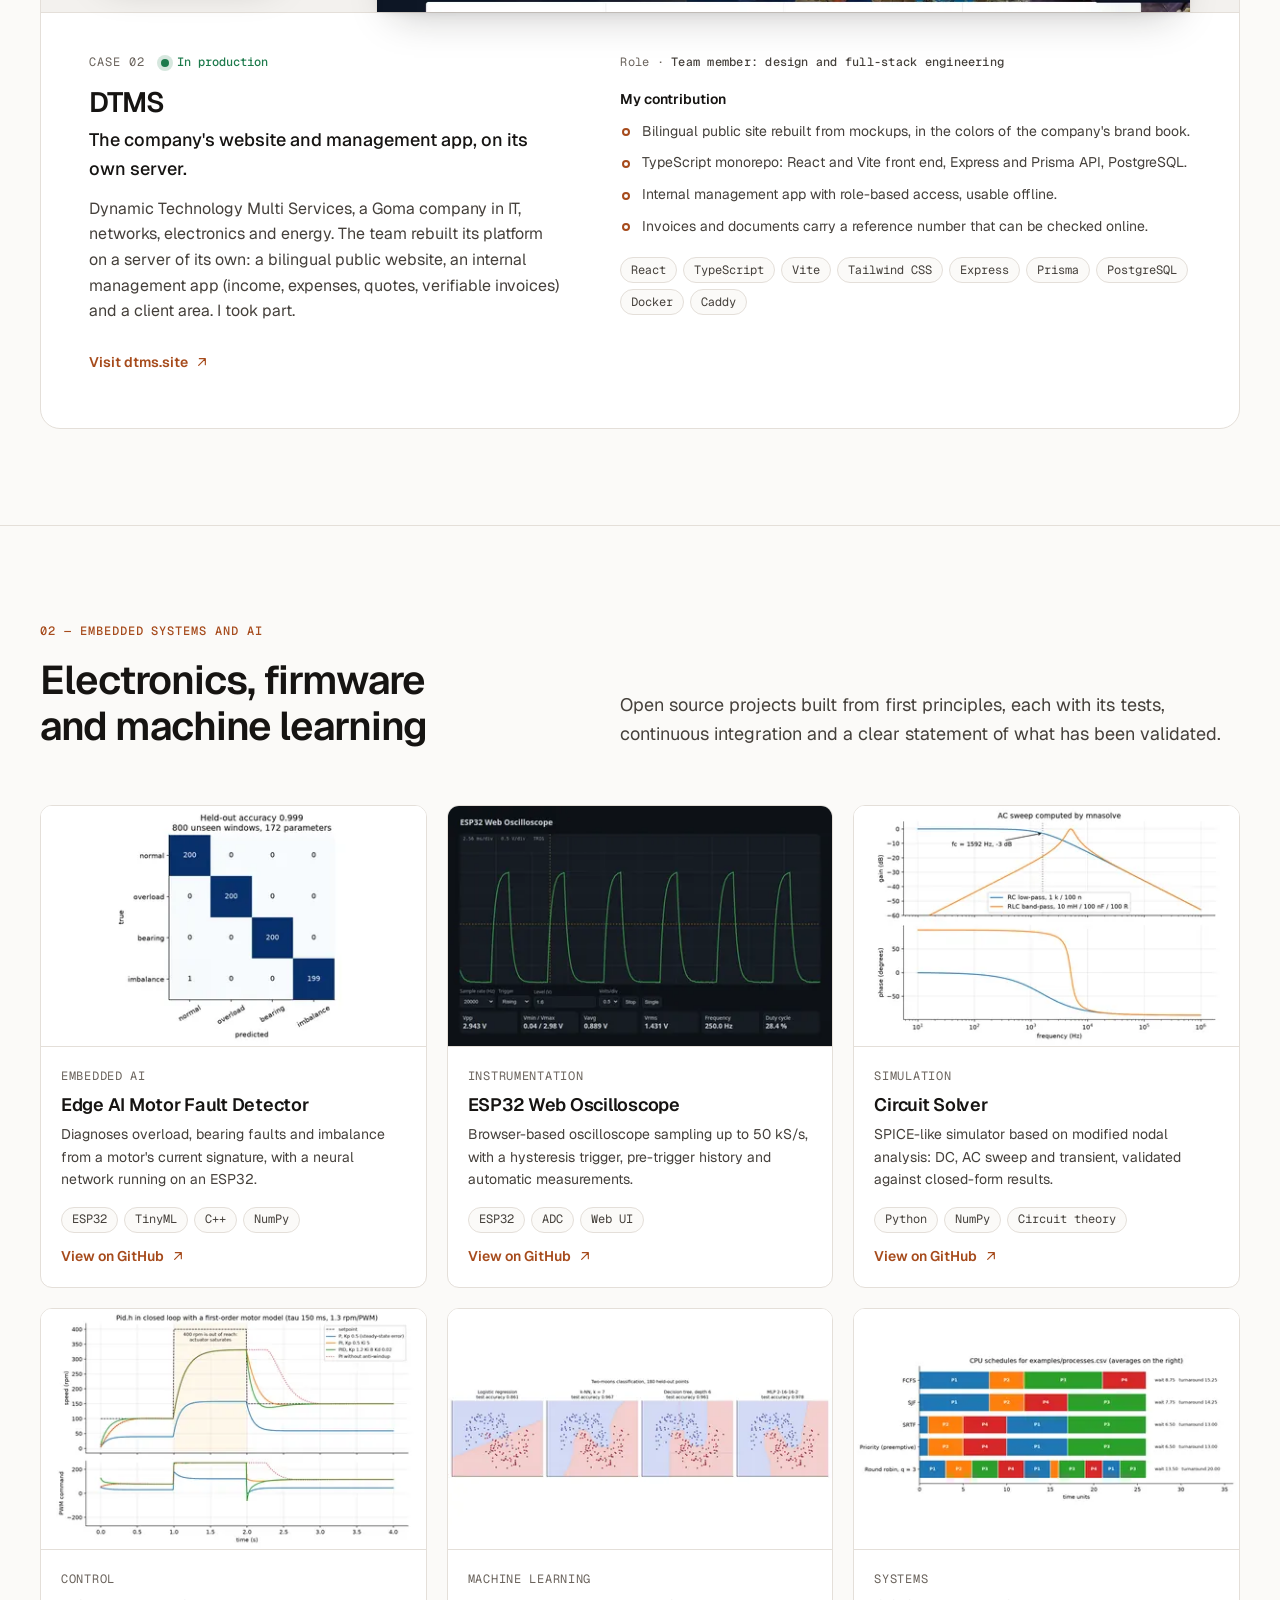
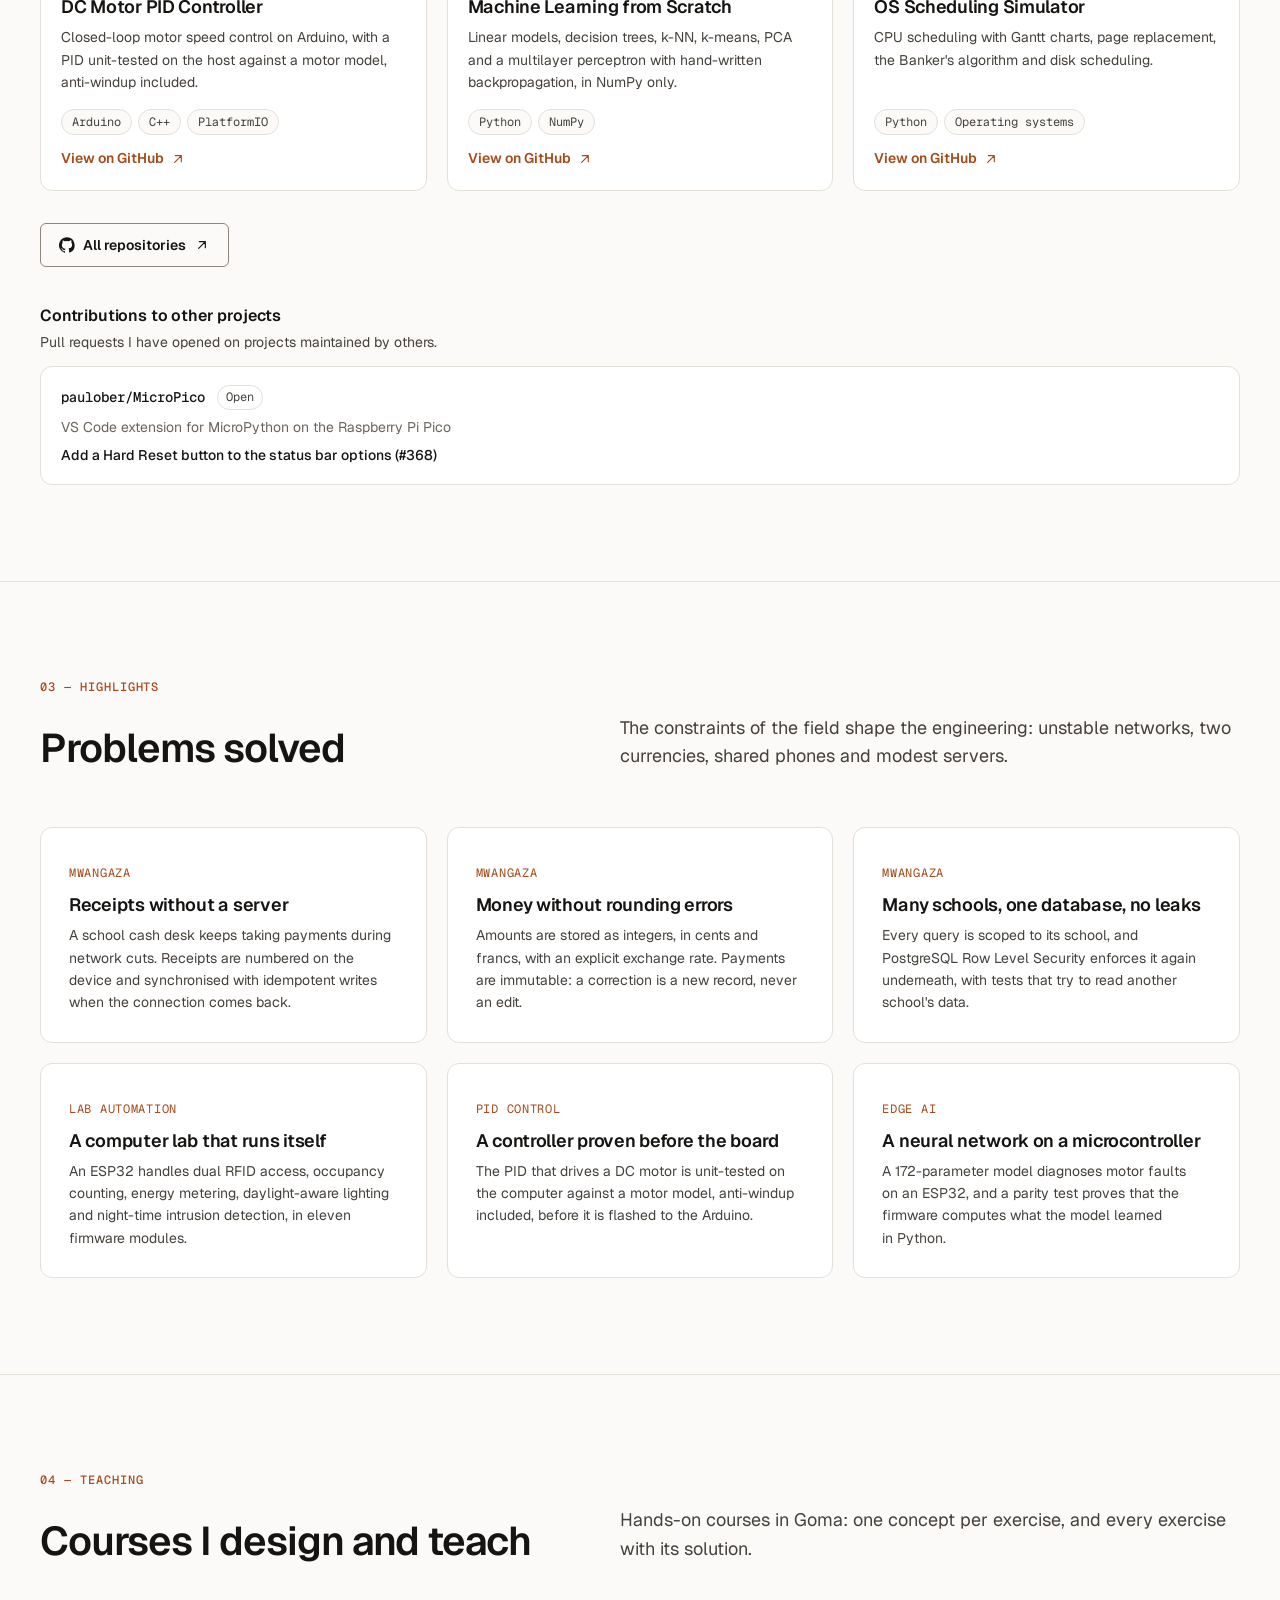
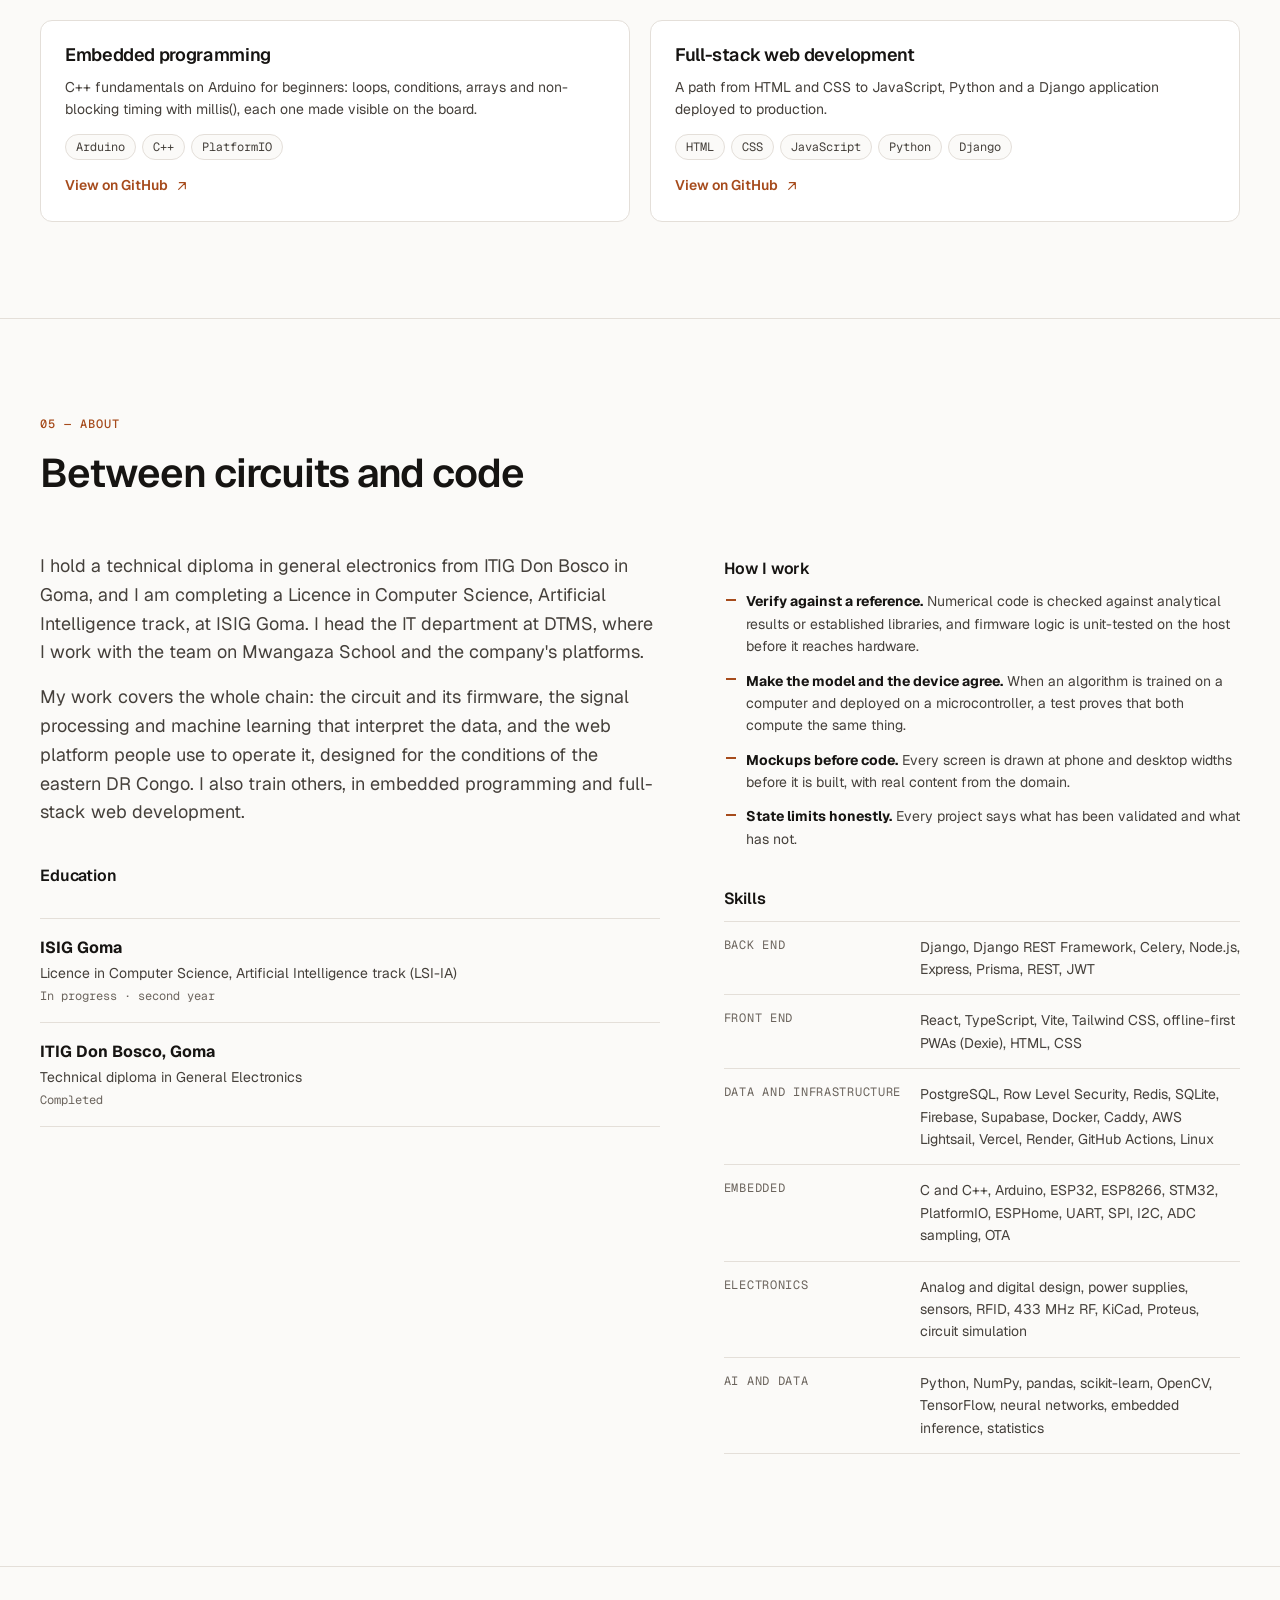
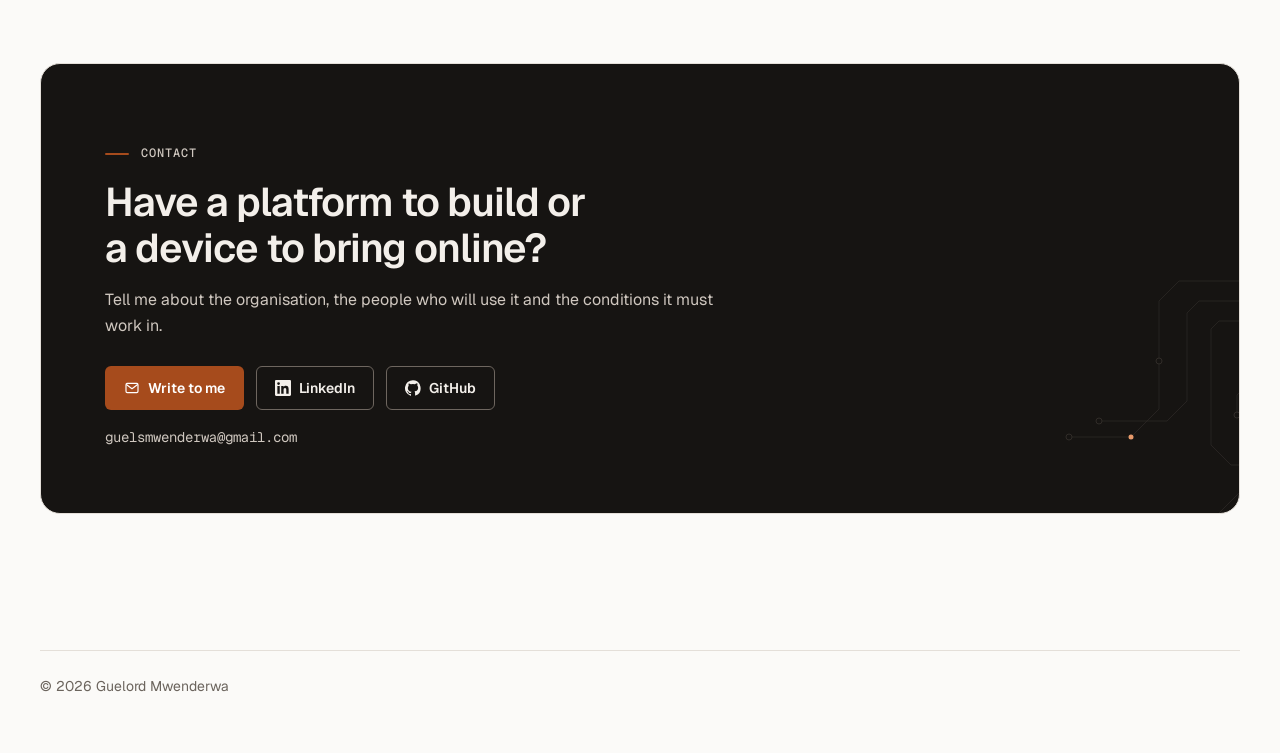
==== commit f7fa4354: "feat: DTMS sur son propre serveur (dtms.site), Afronova retiré du portfolio Co-Authored-By: Claude S" ====
--- a/index.html
+++ b/index.html
@@ -4,7 +4,7 @@
 <meta charset="utf-8">
 <meta name="viewport" content="width=device-width, initial-scale=1">
 <title>Guelord Mwenderwa — Embedded systems and AI engineer in Goma, DR Congo</title>
-<meta name="description" content="Embedded systems and AI engineer in Goma, DR Congo: electronics, ESP32 firmware, machine learning on microcontrollers; head of the IT department at DTMS, now Afronova, where he takes part in the web platforms in production. Trainer in embedded programming and web development.">
+<meta name="description" content="Embedded systems and AI engineer in Goma, DR Congo: electronics, ESP32 firmware, machine learning on microcontrollers; head of the IT department at DTMS, where he takes part in the web platforms in production. Trainer in embedded programming and web development.">
 <meta name="author" content="Guelord Mwenderwa">
 
 <link rel="canonical" href="https://guelord-mwenderwa.github.io/">
@@ -13,7 +13,7 @@
 <meta name="theme-color" content="#11100f" media="(prefers-color-scheme: dark)">
 <meta property="og:type" content="profile">
 <meta property="og:title" content="Guelord Mwenderwa — Embedded systems and AI engineer in Goma, DR Congo">
-<meta property="og:description" content="Embedded systems and AI engineer in Goma, DR Congo: electronics, ESP32 firmware, machine learning on microcontrollers; head of the IT department at DTMS, now Afronova, where he takes part in the web platforms in production. Trainer in embedded programming and web development.">
+<meta property="og:description" content="Embedded systems and AI engineer in Goma, DR Congo: electronics, ESP32 firmware, machine learning on microcontrollers; head of the IT department at DTMS, where he takes part in the web platforms in production. Trainer in embedded programming and web development.">
 <meta property="og:url" content="https://guelord-mwenderwa.github.io/">
 <meta property="og:image" content="https://guelord-mwenderwa.github.io/assets/og-en.png">
 <meta property="og:image:width" content="1200">
@@ -56,7 +56,7 @@
       <div>
         <p class="eyebrow">Embedded systems &amp; AI engineer · Goma, DR Congo</p>
         <h1 id="hero-title">Electronics, firmware, AI and web platforms: <em>I build the whole system, from the circuit to the cloud.</em></h1>
-        <p class="hero-lead">I design circuits and ESP32 firmware and bring machine learning onto microcontrollers. As head of the IT department at DTMS, now Afronova, in Goma, I work with the team on the web platforms that schools and businesses in the DR Congo use every day. I also design and teach courses in embedded programming and web development.</p>
+        <p class="hero-lead">I design circuits and ESP32 firmware and bring machine learning onto microcontrollers. As head of the IT department at DTMS, in Goma, I work with the team on the web platforms that schools and businesses in the DR Congo use every day. I also design and teach courses in embedded programming and web development.</p>
         <ul class="hero-fields" aria-label="What I do"><li>Electronics</li><li>Embedded firmware</li><li>AI and machine learning</li><li>Full-stack web</li><li>DevOps</li><li>Training</li></ul>
         <div class="hero-ctas">
           <a class="btn btn-primary" href="#work">See selected work<svg viewBox="0 0 24 24" aria-hidden="true" focusable="false"><path fill="none" stroke="currentColor" stroke-width="1.75" stroke-linecap="round" stroke-linejoin="round" d="M12 5v14M6 13l6 6 6-6"/></svg></a>
@@ -72,12 +72,12 @@
         <span class="status">Open to collaboration</span>
       </figure>
     </div>
-    <div class="facts"><div class="fact"><span class="fact-value">3</span><span class="fact-label">platforms in production I have worked on</span></div><div class="fact"><span class="fact-value">13</span><span class="fact-label">open source projects in electronics, AI and systems</span></div><div class="fact"><span class="fact-value">2</span><span class="fact-label">courses designed and taught in Goma</span></div></div>
+    <div class="facts"><div class="fact"><span class="fact-value">2</span><span class="fact-label">platforms in production I have worked on</span></div><div class="fact"><span class="fact-value">13</span><span class="fact-label">open source projects in electronics, AI and systems</span></div><div class="fact"><span class="fact-value">2</span><span class="fact-label">courses designed and taught in Goma</span></div></div>
   </div>
 </section>
 <section class="section" id="work" aria-labelledby="work-title">
   <div class="container">
-    <div class="section-head"><p class="section-index">01 — Selected work</p><h2 id="work-title">Platforms in production</h2><p>Projects of DTMS, now Afronova, the company where I head the IT department. I worked on them as a member of the team, from the mockup to production.</p></div>
+    <div class="section-head"><p class="section-index">01 — Selected work</p><h2 id="work-title">Platforms in production</h2><p>Projects of DTMS, the company where I head the IT department. I worked on them as a member of the team, from the mockup to production.</p></div>
     <div class="cases">
 <article class="case" id="mwangaza" aria-labelledby="mwangaza-title">
   <div class="case-visual">
@@ -89,7 +89,7 @@
       <div class="case-meta"><span class="mono">Case 01</span><span class="status">In production</span></div>
       <h3 id="mwangaza-title">Mwangaza School</h3>
       <p class="case-tagline">School management for the DR Congo, built to keep working without internet.</p>
-      <p class="case-summary">Students and families, fees in US dollars and Congolese francs, a cash desk that prints receipts, unpaid-fee follow-up, grades, deliberations and report cards, and a portal where parents follow payments on their phone. A DTMS product, now Afronova, shaped with a technical school in Goma.</p>
+      <p class="case-summary">Students and families, fees in US dollars and Congolese francs, a cash desk that prints receipts, unpaid-fee follow-up, grades, deliberations and report cards, and a portal where parents follow payments on their phone. A DTMS product, shaped with a technical school in Goma.</p>
       <div class="case-links"><a class="link-arrow" href="https://mwangazaschool.com/">Visit mwangazaschool.com<svg viewBox="0 0 24 24" aria-hidden="true" focusable="false"><path fill="none" stroke="currentColor" stroke-width="1.75" stroke-linecap="round" stroke-linejoin="round" d="M7 17 17 7M8 7h9v9"/></svg></a></div>
     </div>
     <div class="case-details">
@@ -101,46 +101,24 @@
   </div>
   <div class="gallery" role="group" aria-label="More screens" tabindex="0"><figure><img src="assets/img/mwangaza-dashboard-1184.webp" srcset="assets/img/mwangaza-dashboard-592.webp 592w, assets/img/mwangaza-dashboard-1184.webp 1184w" sizes="(min-width: 1024px) 270px, 72vw" width="1184" height="740" alt="Principal&#x27;s dashboard" loading="lazy" decoding="async"><figcaption>Principal&#x27;s dashboard</figcaption></figure><figure><img src="assets/img/mwangaza-grades-1184.webp" srcset="assets/img/mwangaza-grades-592.webp 592w, assets/img/mwangaza-grades-1184.webp 1184w" sizes="(min-width: 1024px) 270px, 72vw" width="1184" height="740" alt="Grade entry" loading="lazy" decoding="async"><figcaption>Grade entry</figcaption></figure><figure><img src="assets/img/mwangaza-unpaid-1184.webp" srcset="assets/img/mwangaza-unpaid-592.webp 592w, assets/img/mwangaza-unpaid-1184.webp 1184w" sizes="(min-width: 1024px) 270px, 72vw" width="1184" height="740" alt="Unpaid fees" loading="lazy" decoding="async"><figcaption>Unpaid fees</figcaption></figure><figure><img src="assets/img/mwangaza-site-1200.webp" srcset="assets/img/mwangaza-site-720.webp 720w, assets/img/mwangaza-site-1200.webp 1200w" sizes="(min-width: 1024px) 270px, 72vw" width="1200" height="750" alt="Public website" loading="lazy" decoding="async"><figcaption>Public website</figcaption></figure></div>
 </article>
-<article class="case" id="afronova" aria-labelledby="afronova-title">
+<article class="case" id="dtms" aria-labelledby="dtms-title">
   <div class="case-visual">
-    <div class="browser"><div class="browser-bar"><i></i><i></i><i></i><span>afronova-web.vercel.app</span></div><img src="assets/img/afronova-site-1200.webp" srcset="assets/img/afronova-site-720.webp 720w, assets/img/afronova-site-1200.webp 1200w" sizes="(min-width: 1024px) 800px, 92vw" width="1200" height="750" alt="Afronova home page: networks, software and energy that hold up in the field" loading="lazy" decoding="async"></div>
-    <div class="phone"><img src="assets/img/afronova-site-mobile-390.webp" srcset="assets/img/afronova-site-mobile-260.webp 260w, assets/img/afronova-site-mobile-390.webp 390w" sizes="190px" width="390" height="844" alt="Afronova home page on a phone" loading="lazy" decoding="async"></div>
+    <div class="browser"><div class="browser-bar"><i></i><i></i><i></i><span>dtms.site</span></div><img src="assets/img/dtms-site-1200.webp" srcset="assets/img/dtms-site-720.webp 720w, assets/img/dtms-site-1200.webp 1200w" sizes="(min-width: 1024px) 800px, 92vw" width="1200" height="720" alt="DTMS home page: one team for your electricity, networks and software" loading="lazy" decoding="async"></div>
+    <div class="phone"><img src="assets/img/dtms-site-mobile-390.webp" srcset="assets/img/dtms-site-mobile-260.webp 260w, assets/img/dtms-site-mobile-390.webp 390w" sizes="190px" width="390" height="844" alt="DTMS home page on a phone" loading="lazy" decoding="async"></div>
   </div>
   <div class="case-body">
     <div class="case-intro">
       <div class="case-meta"><span class="mono">Case 02</span><span class="status">In production</span></div>
-      <h3 id="afronova-title">Afronova</h3>
-      <p class="case-tagline">The new platform of DTMS, rebuilt under the Afronova name.</p>
-      <p class="case-summary">DTMS, a Goma company working in networks, software, electronics and energy, became Afronova. The team rebuilt its platform in TypeScript, and I took part: a bilingual public website, an internal business application and a client portal.</p>
-      <div class="case-links"><a class="link-arrow" href="https://afronova-web.vercel.app/">Visit afronova-web.vercel.app<svg viewBox="0 0 24 24" aria-hidden="true" focusable="false"><path fill="none" stroke="currentColor" stroke-width="1.75" stroke-linecap="round" stroke-linejoin="round" d="M7 17 17 7M8 7h9v9"/></svg></a></div>
+      <h3 id="dtms-title">DTMS</h3>
+      <p class="case-tagline">The company&#x27;s website and management app, on its own server.</p>
+      <p class="case-summary">Dynamic Technology Multi Services, a Goma company in IT, networks, electronics and energy. The team rebuilt its platform on a server of its own: a bilingual public website, an internal management app (income, expenses, quotes, verifiable invoices) and a client area. I took part.</p>
+      <div class="case-links"><a class="link-arrow" href="https://dtms.site/">Visit dtms.site<svg viewBox="0 0 24 24" aria-hidden="true" focusable="false"><path fill="none" stroke="currentColor" stroke-width="1.75" stroke-linecap="round" stroke-linejoin="round" d="M7 17 17 7M8 7h9v9"/></svg></a></div>
     </div>
     <div class="case-details">
       <p class="case-role">Role · <strong>Team member: design and full-stack engineering</strong></p>
       <p class="case-did">My contribution</p>
-      <ul class="case-list"><li>Redesigned every public page from mockups, on a design system of tokens with light and dark themes.</li><li>TypeScript monorepo: React and Vite front end, Express and Prisma API, PostgreSQL.</li><li>Internal business application and client portal on the same API, with role-based access.</li><li>176 automated tests on the web application, strict typing and linting in CI.</li></ul>
-      <div class="chips"><span class="chip">React</span><span class="chip">TypeScript</span><span class="chip">Vite</span><span class="chip">Tailwind CSS</span><span class="chip">Express</span><span class="chip">Prisma</span><span class="chip">PostgreSQL</span><span class="chip">Vercel</span><span class="chip">Render</span></div>
-    </div>
-  </div>
-  
-</article>
-<article class="case" id="dtms" aria-labelledby="dtms-title">
-  <div class="case-visual">
-    <div class="browser"><div class="browser-bar"><i></i><i></i><i></i><span>dtms.site</span></div><img src="assets/img/dtms-site-1200.webp" srcset="assets/img/dtms-site-720.webp 720w, assets/img/dtms-site-1200.webp 1200w" sizes="(min-width: 1024px) 800px, 92vw" width="1200" height="750" alt="DTMS home page: technology solutions that move your projects forward" loading="lazy" decoding="async"></div>
-    <div class="phone"><img src="assets/img/dtms-site-mobile-390.webp" srcset="assets/img/dtms-site-mobile-260.webp 260w, assets/img/dtms-site-mobile-390.webp 390w" sizes="190px" width="390" height="844" alt="DTMS home page on a phone" loading="lazy" decoding="async"></div>
-  </div>
-  <div class="case-body">
-    <div class="case-intro">
-      <div class="case-meta"><span class="mono">Case 03</span><span class="status">In production</span></div>
-      <h3 id="dtms-title">DTMS</h3>
-      <p class="case-tagline">The first generation of the platform, still online.</p>
-      <p class="case-summary">Dynamic Technology Multi Services, now Afronova, works in IT, telecommunications, electronics and electrical installations. This first platform runs on Firebase modules for staff, projects, clients, operations and finance.</p>
-      <div class="case-links"><a class="link-arrow" href="https://dtms.site/">Visit dtms.site<svg viewBox="0 0 24 24" aria-hidden="true" focusable="false"><path fill="none" stroke="currentColor" stroke-width="1.75" stroke-linecap="round" stroke-linejoin="round" d="M7 17 17 7M8 7h9v9"/></svg></a></div>
-    </div>
-    <div class="case-details">
-      <p class="case-role">Role · <strong>Team member: design and engineering</strong></p>
-      <p class="case-did">My contribution</p>
-      <ul class="case-list"><li>Modular platform on Firebase Hosting and Firestore, with role-based access for each module.</li><li>Public site rebuilt with a technical-drawing design system, IBM Plex type and a dark theme.</li><li>Training portal for courses and learners, alongside the member area.</li></ul>
-      <div class="chips"><span class="chip">JavaScript</span><span class="chip">Firebase</span><span class="chip">Firestore</span><span class="chip">Supabase</span><span class="chip">HTML</span><span class="chip">CSS</span></div>
+      <ul class="case-list"><li>Bilingual public site rebuilt from mockups, in the colors of the company&#x27;s brand book.</li><li>TypeScript monorepo: React and Vite front end, Express and Prisma API, PostgreSQL.</li><li>Internal management app with role-based access, usable offline.</li><li>Invoices and documents carry a reference number that can be checked online.</li></ul>
+      <div class="chips"><span class="chip">React</span><span class="chip">TypeScript</span><span class="chip">Vite</span><span class="chip">Tailwind CSS</span><span class="chip">Express</span><span class="chip">Prisma</span><span class="chip">PostgreSQL</span><span class="chip">Docker</span><span class="chip">Caddy</span></div>
     </div>
   </div>
   
@@ -251,7 +229,7 @@
     <div class="section-head"><p class="section-index">05 — About</p><h2 id="about-title">Between circuits and code</h2></div>
     <div class="about">
       <div class="about-text">
-        <p>I hold a technical diploma in general electronics from ITIG Don Bosco in Goma, and I am completing a Licence in Computer Science, Artificial Intelligence track, at ISIG Goma. I head the IT department at DTMS, now Afronova, where I work with the team on Mwangaza School and the company&#x27;s platforms.</p><p>My work covers the whole chain: the circuit and its firmware, the signal processing and machine learning that interpret the data, and the web platform people use to operate it, designed for the conditions of the eastern DR Congo. I also train others, in embedded programming and full-stack web development.</p>
+        <p>I hold a technical diploma in general electronics from ITIG Don Bosco in Goma, and I am completing a Licence in Computer Science, Artificial Intelligence track, at ISIG Goma. I head the IT department at DTMS, where I work with the team on Mwangaza School and the company&#x27;s platforms.</p><p>My work covers the whole chain: the circuit and its firmware, the signal processing and machine learning that interpret the data, and the web platform people use to operate it, designed for the conditions of the eastern DR Congo. I also train others, in embedded programming and full-stack web development.</p>
         <h3 class="subhead">Education</h3>
         <ul class="timeline"><li><strong>ISIG Goma</strong><span>Licence in Computer Science, Artificial Intelligence track (LSI-IA)</span><span class="mono">In progress · second year</span></li><li><strong>ITIG Don Bosco, Goma</strong><span>Technical diploma in General Electronics</span><span class="mono">Completed</span></li></ul>
       </div>
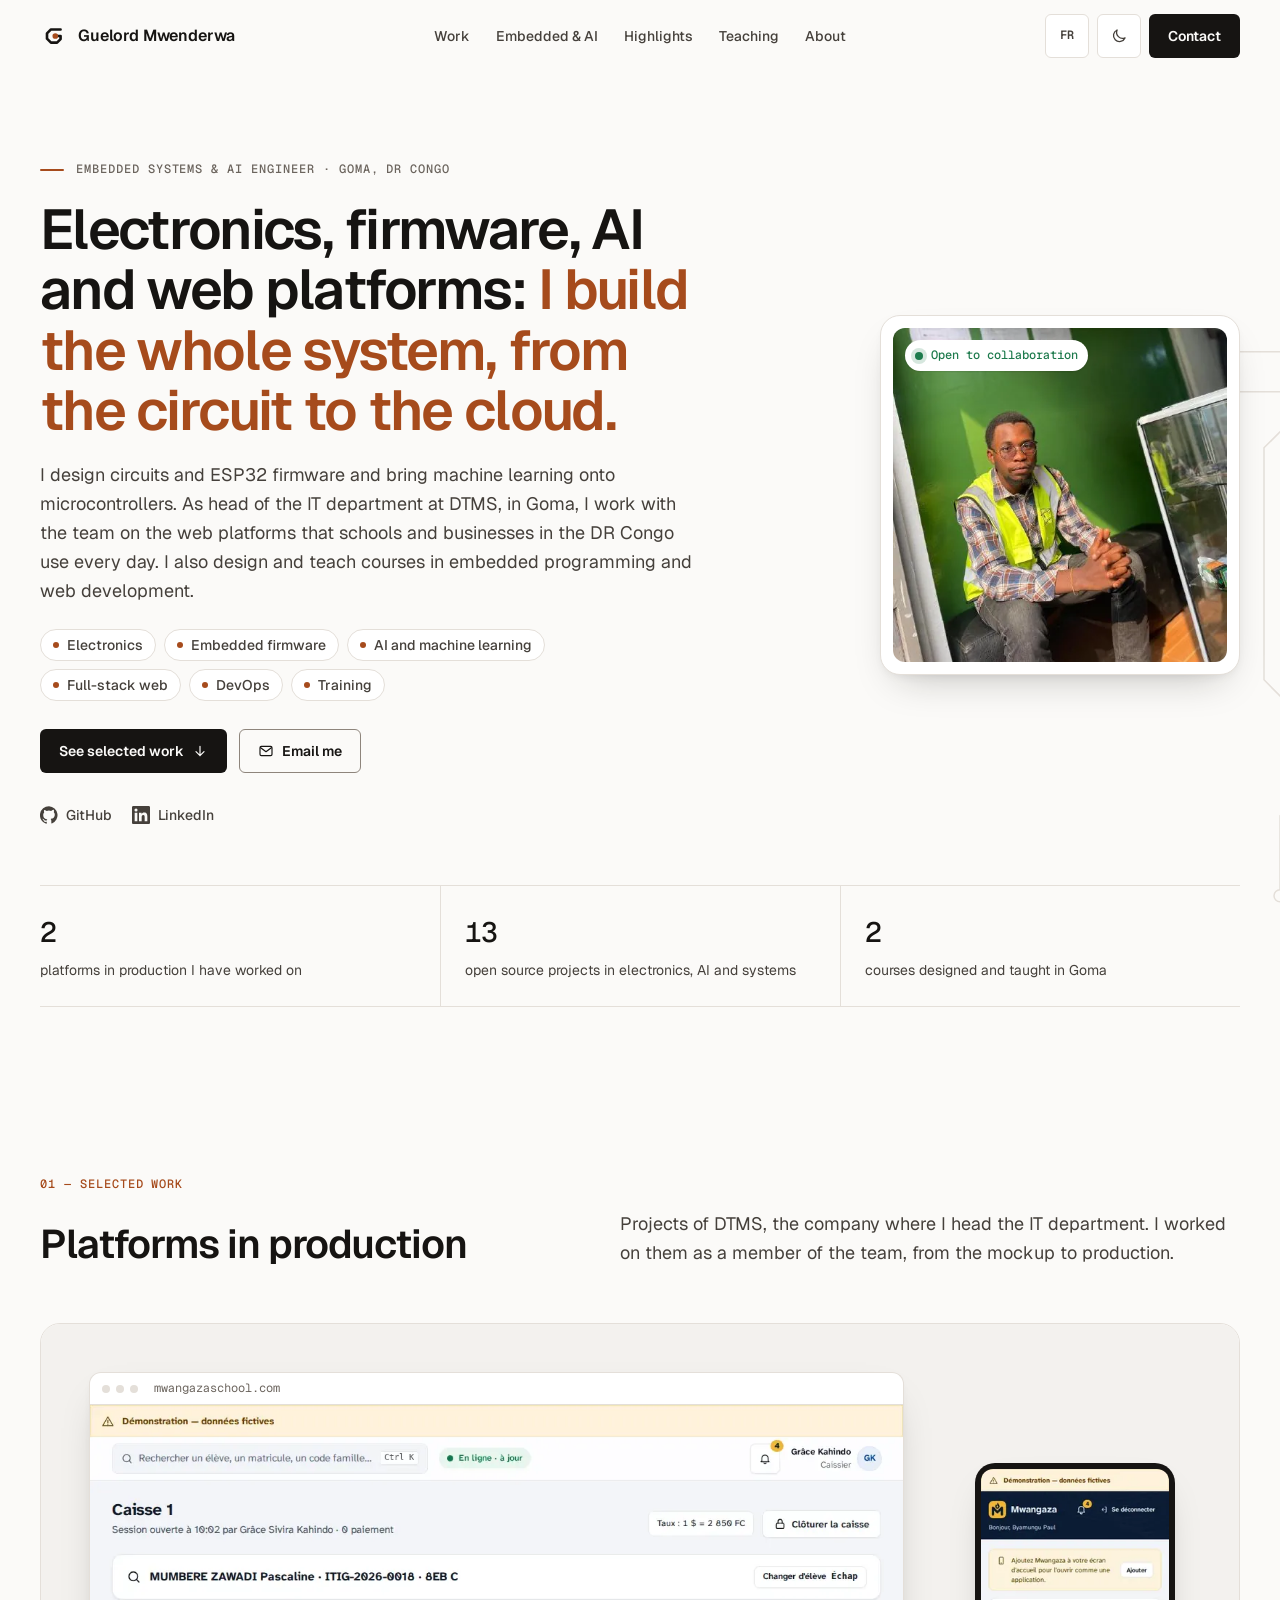
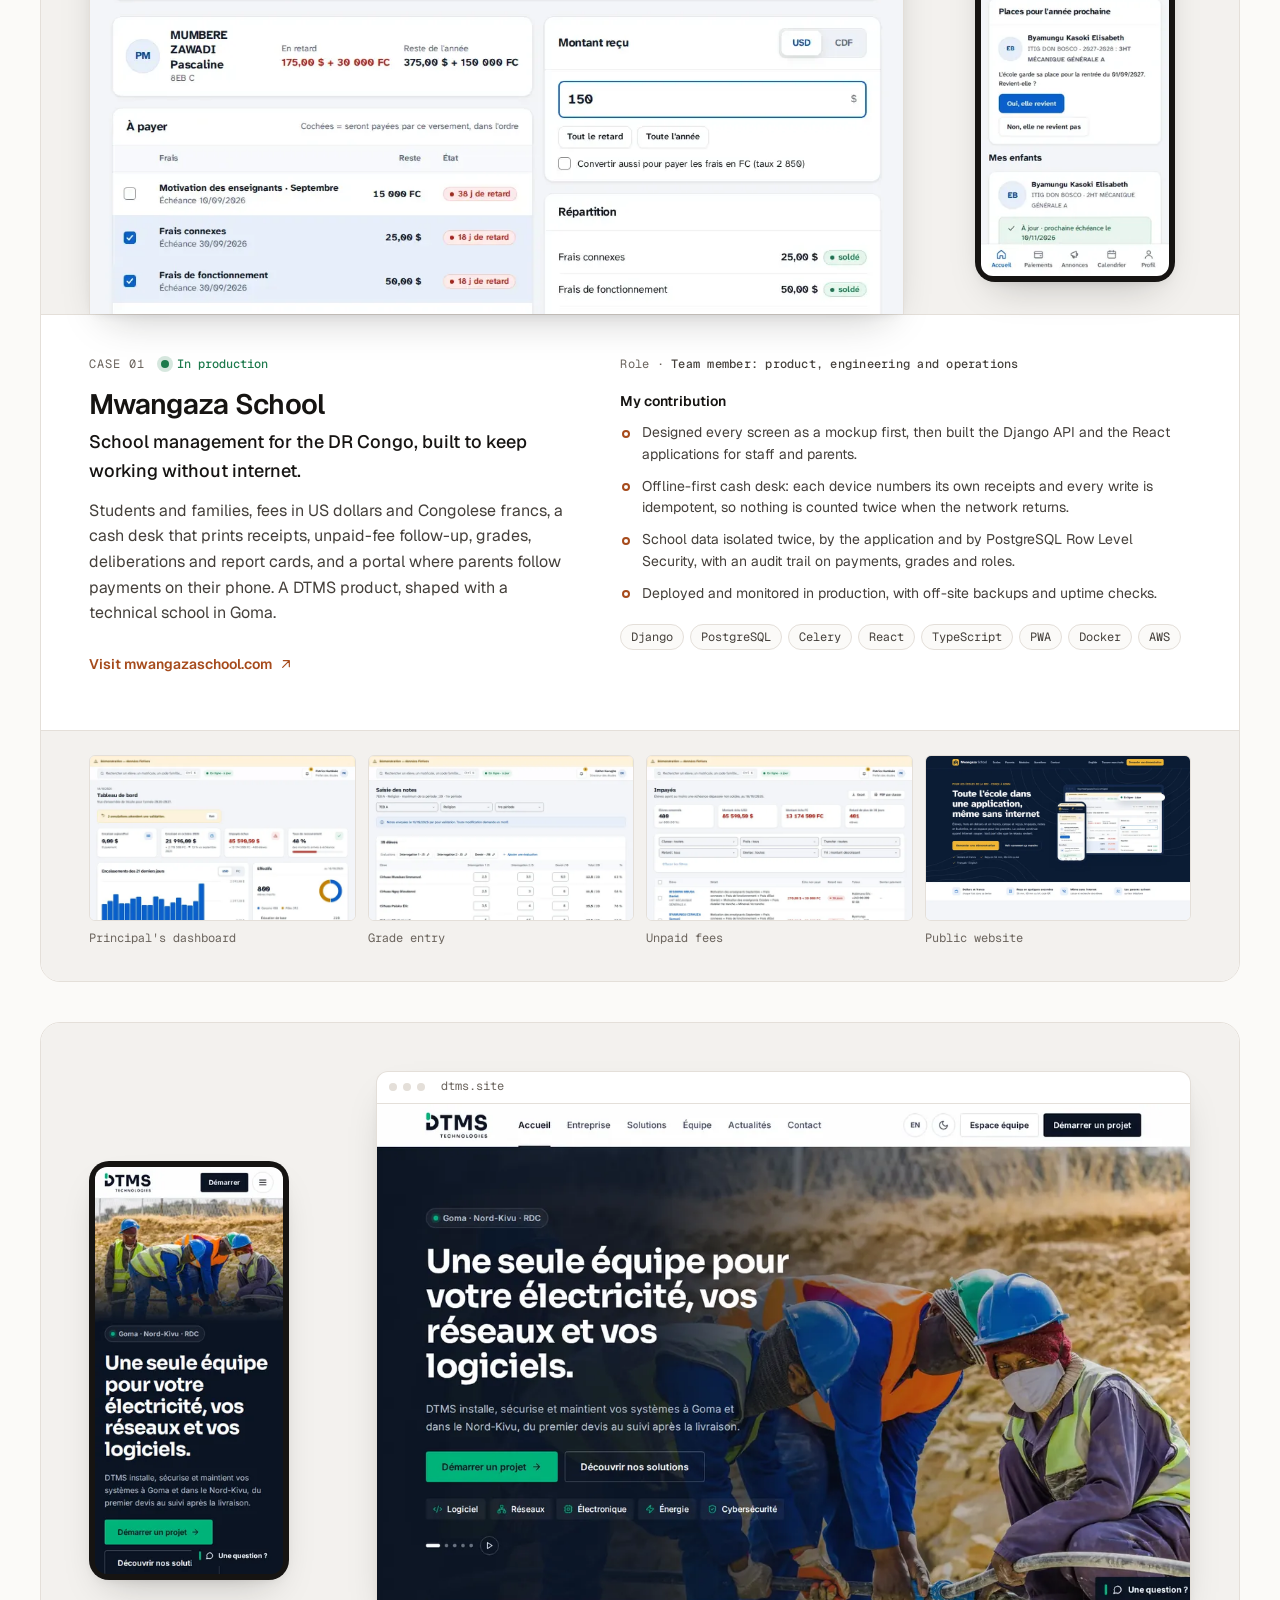
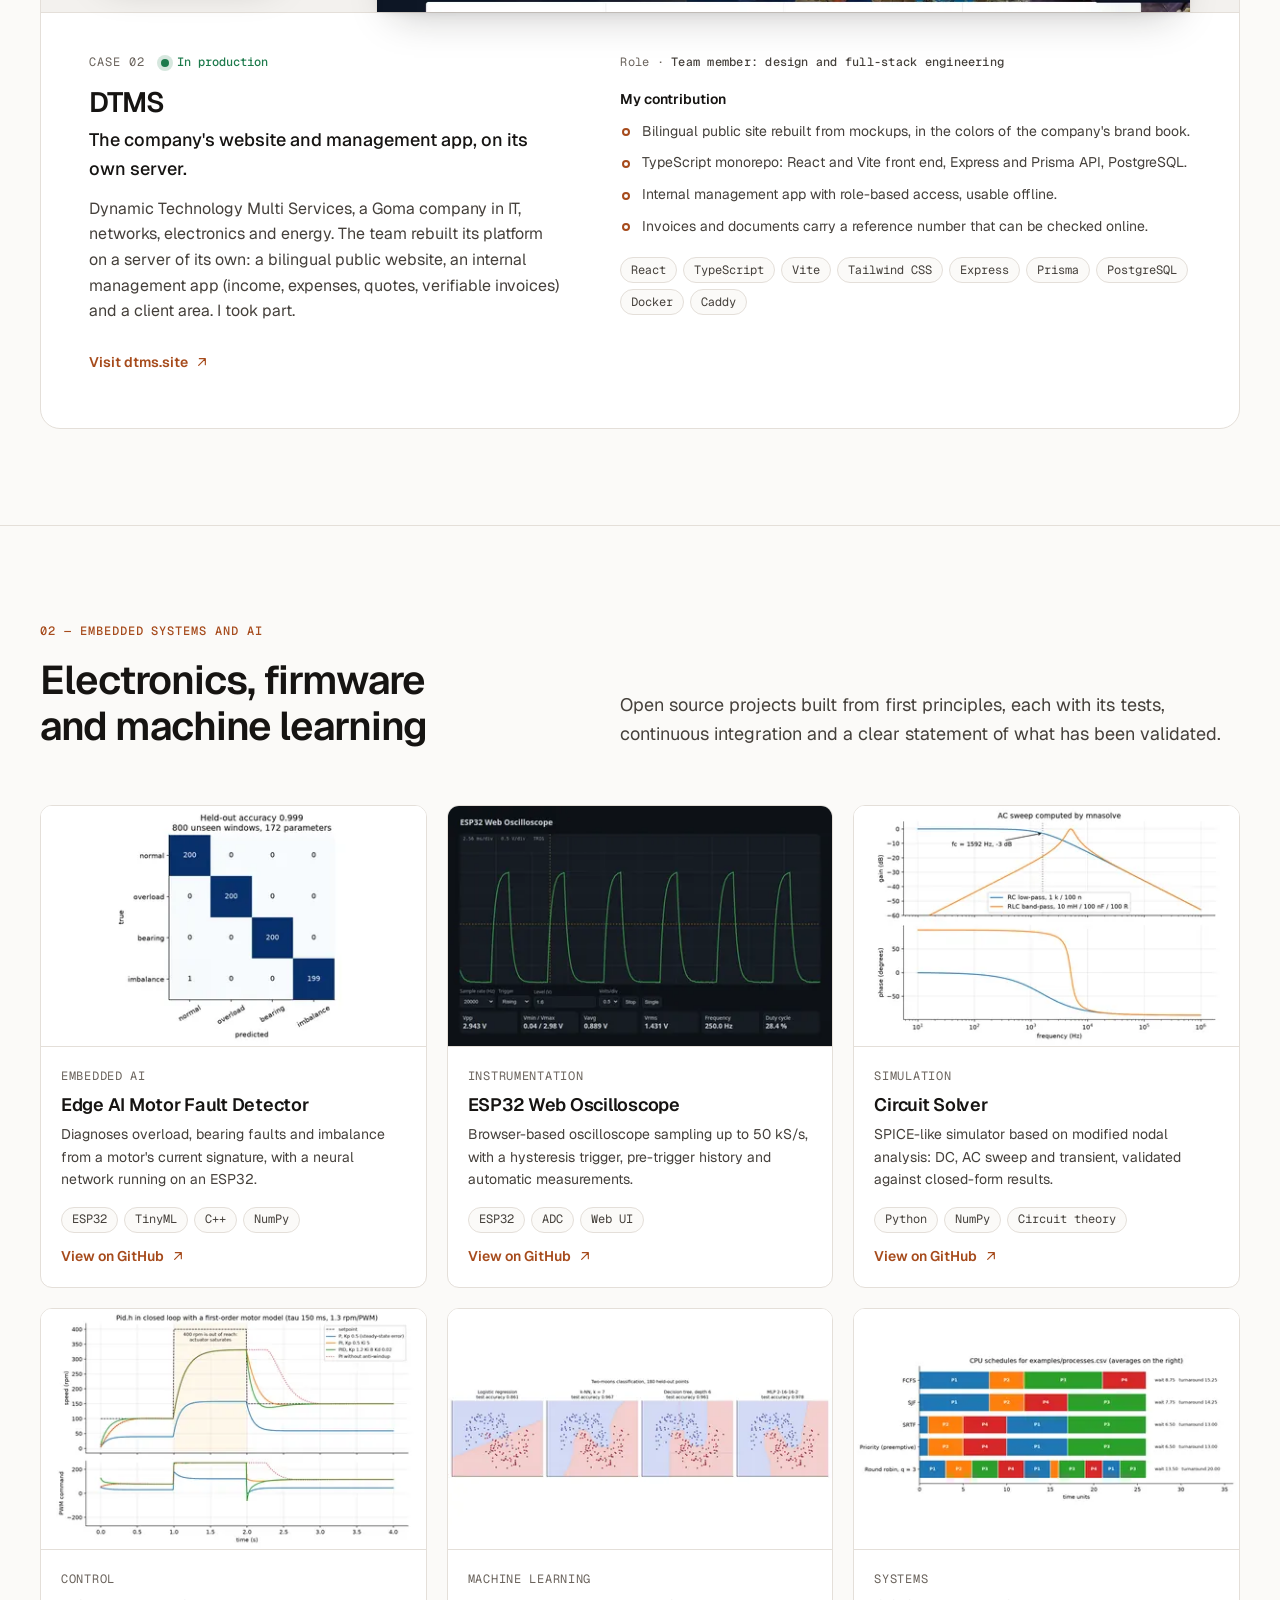
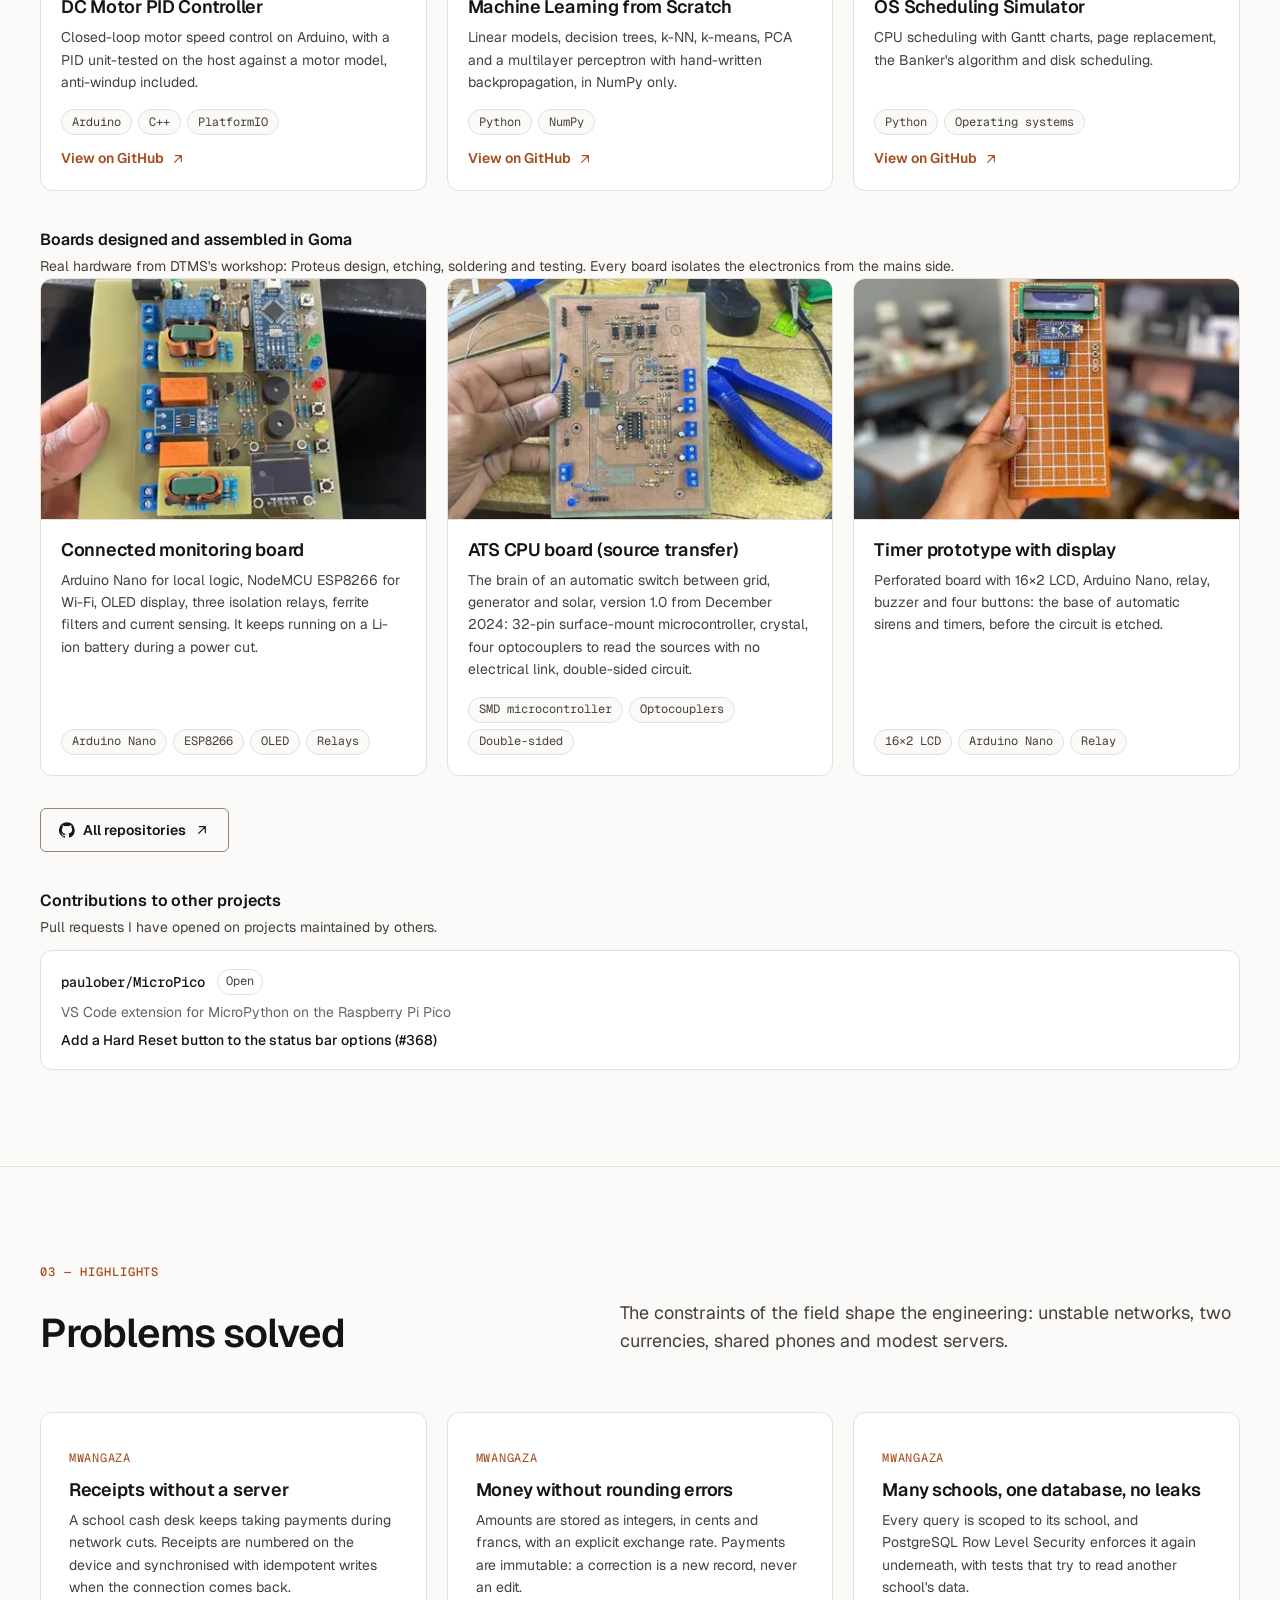
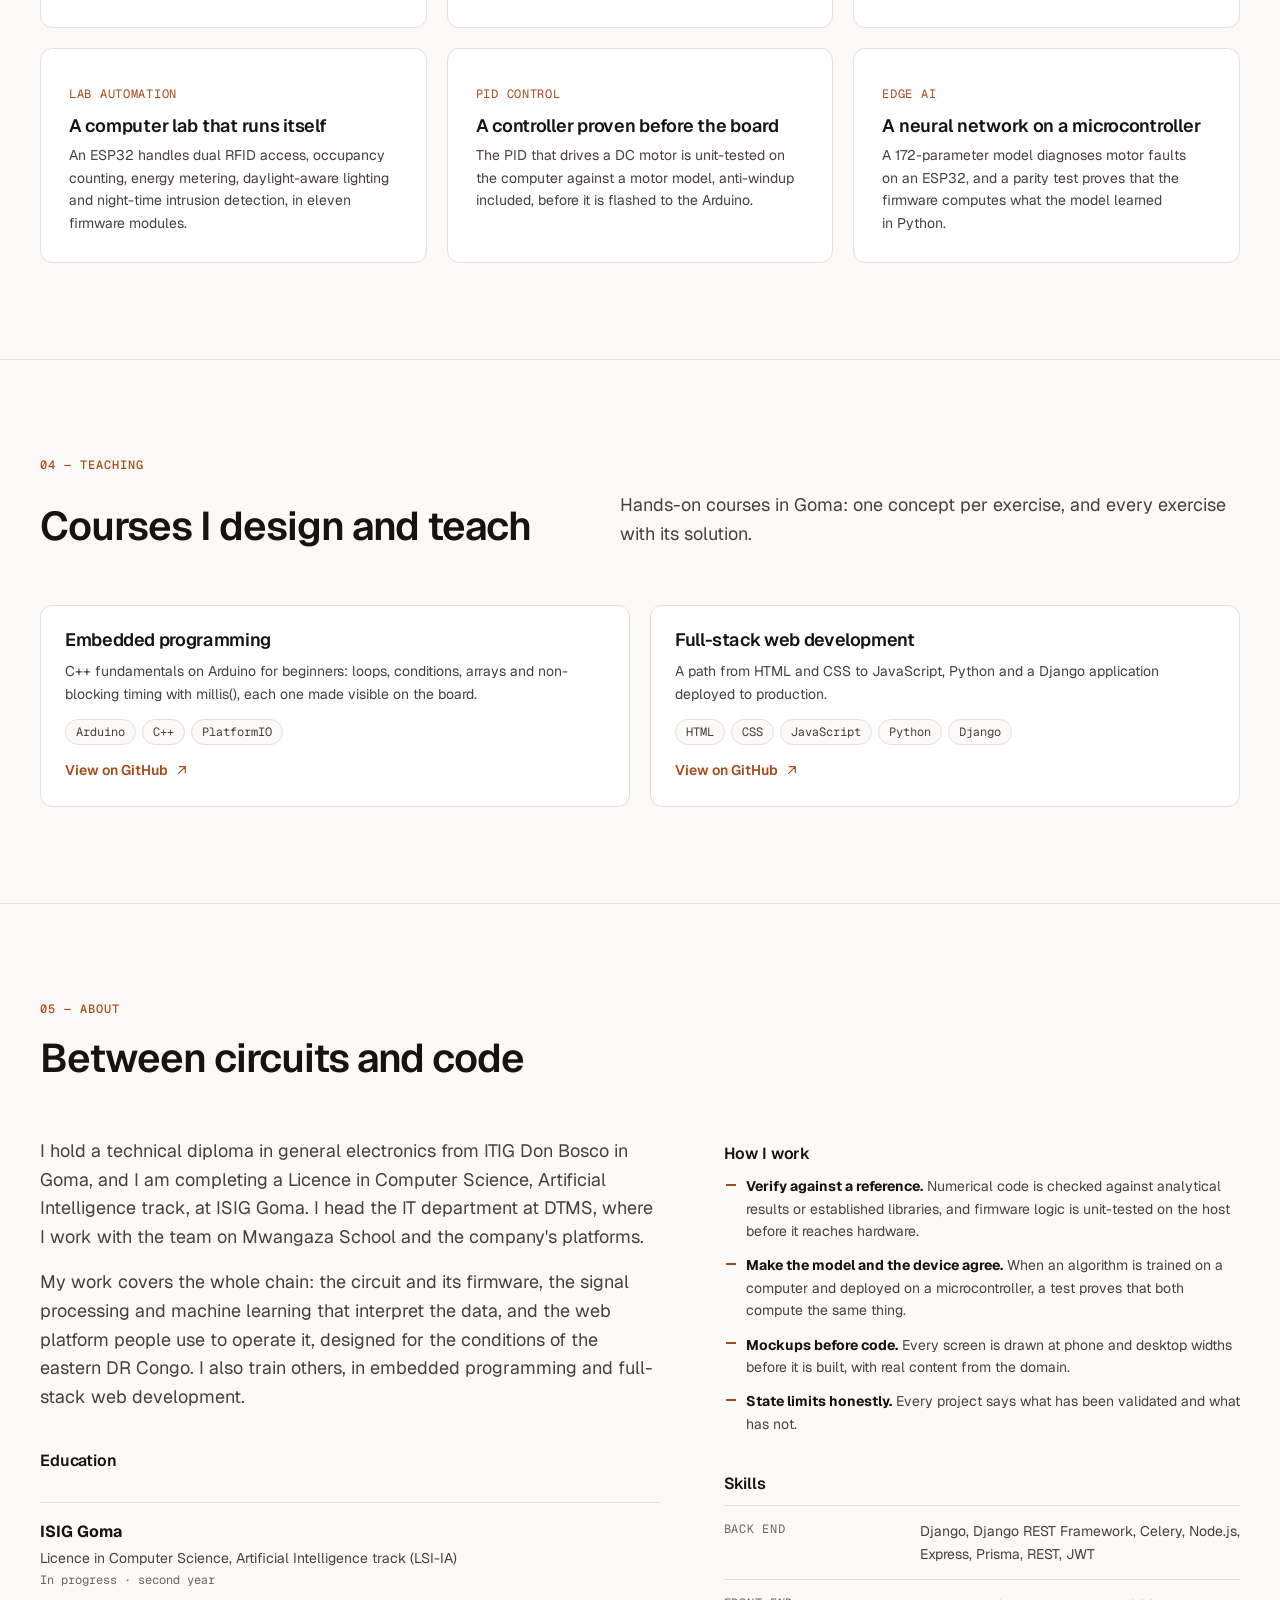
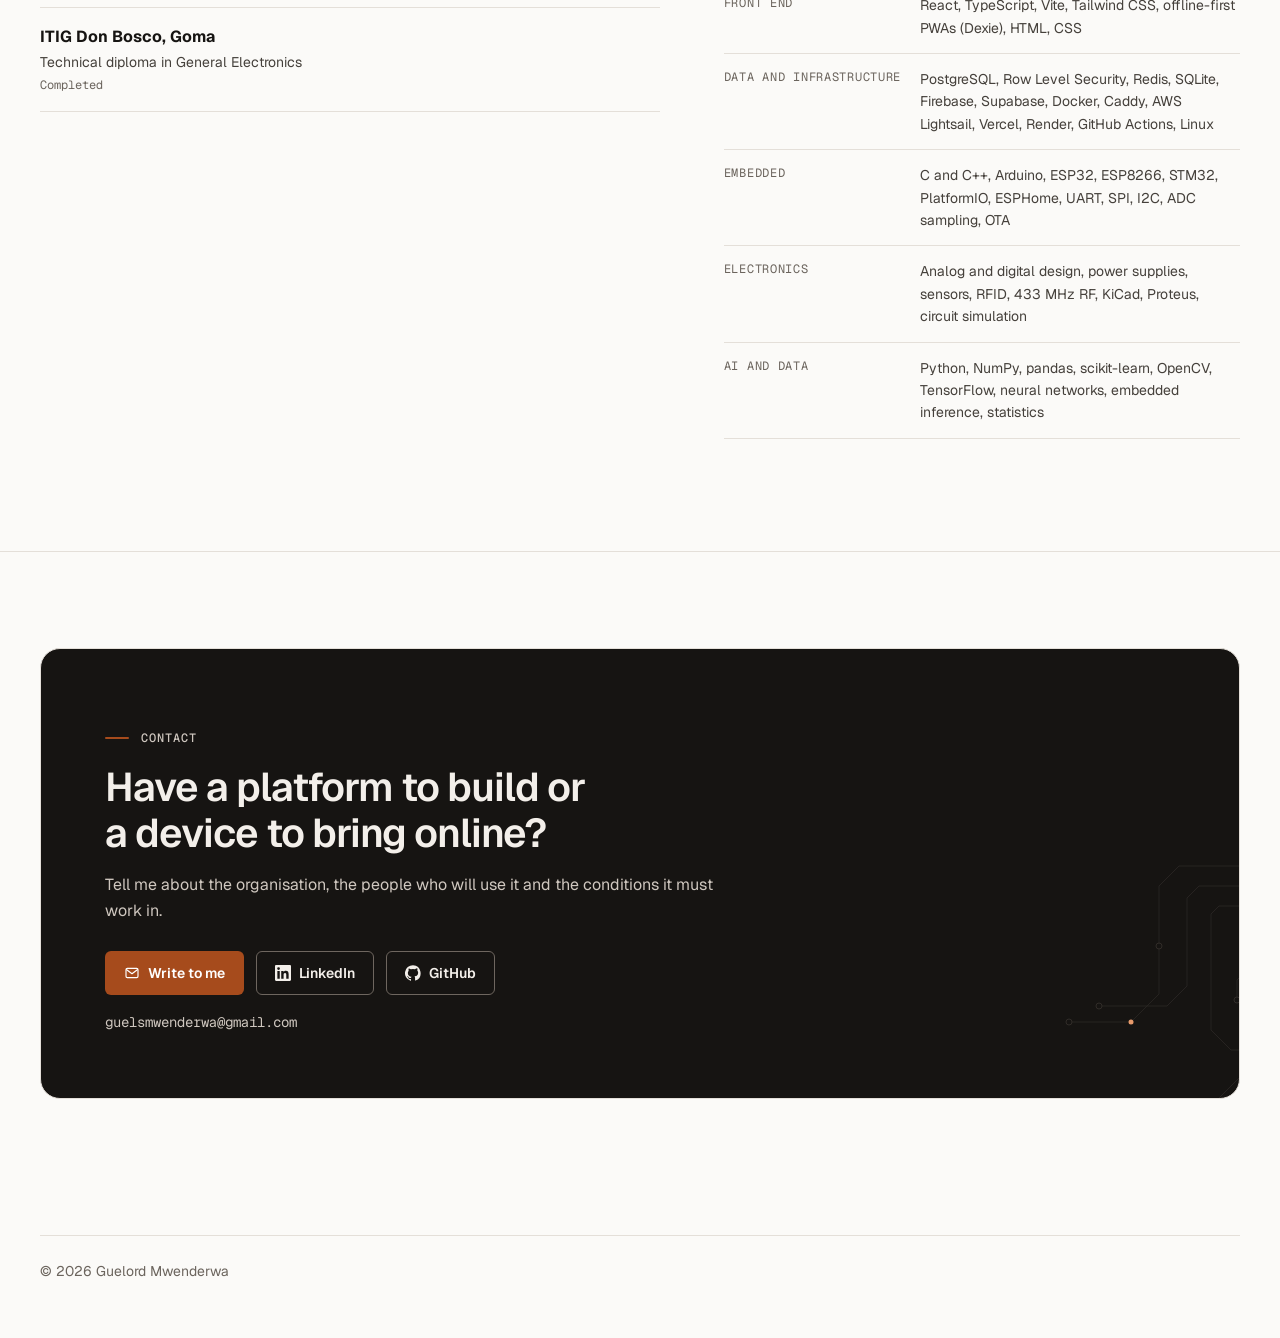
==== commit a6edfe94: "feat: cartes électroniques conçues à Goma (supervision, ATS, prototype) dans la section Embarqué et " ====
--- a/index.html
+++ b/index.html
@@ -189,6 +189,35 @@
     <span class="project-cta">View on GitHub<svg viewBox="0 0 24 24" aria-hidden="true" focusable="false"><path fill="none" stroke="currentColor" stroke-width="1.75" stroke-linecap="round" stroke-linejoin="round" d="M7 17 17 7M8 7h9v9"/></svg></span>
   </div>
 </a></div>
+    
+<div class="contribs" id="boards">
+  <div class="contribs-head"><h3>Boards designed and assembled in Goma</h3><p>Real hardware from DTMS&#x27;s workshop: Proteus design, etching, soldering and testing. Every board isolates the electronics from the mains side.</p></div>
+</div>
+<div class="projects">
+<div class="project">
+  <div class="project-figure"><img src="assets/img/board-supervision-720.webp" srcset="assets/img/board-supervision-400.webp 400w, assets/img/board-supervision-720.webp 720w" sizes="(min-width: 1024px) 380px, (min-width: 768px) 46vw, 92vw" width="720" height="450" alt="Assembled monitoring board with Arduino Nano, ESP8266, OLED display and three relays" loading="lazy" decoding="async"></div>
+  <div class="project-body">
+    <h3>Connected monitoring board</h3>
+    <p>Arduino Nano for local logic, NodeMCU ESP8266 for Wi-Fi, OLED display, three isolation relays, ferrite filters and current sensing. It keeps running on a Li-ion battery during a power cut.</p>
+    <div class="chips"><span class="chip">Arduino Nano</span><span class="chip">ESP8266</span><span class="chip">OLED</span><span class="chip">Relays</span></div>
+  </div>
+</div>
+<div class="project">
+  <div class="project-figure"><img src="assets/img/board-ats-720.webp" srcset="assets/img/board-ats-400.webp 400w, assets/img/board-ats-720.webp 720w" sizes="(min-width: 1024px) 380px, (min-width: 768px) 46vw, 92vw" width="720" height="450" alt="Assembled ATS CPU board with microcontroller, crystal, optocouplers and terminal blocks" loading="lazy" decoding="async"></div>
+  <div class="project-body">
+    <h3>ATS CPU board (source transfer)</h3>
+    <p>The brain of an automatic switch between grid, generator and solar, version 1.0 from December 2024: 32-pin surface-mount microcontroller, crystal, four optocouplers to read the sources with no electrical link, double-sided circuit.</p>
+    <div class="chips"><span class="chip">SMD microcontroller</span><span class="chip">Optocouplers</span><span class="chip">Double-sided</span></div>
+  </div>
+</div>
+<div class="project">
+  <div class="project-figure"><img src="assets/img/board-prototype-720.webp" srcset="assets/img/board-prototype-400.webp 400w, assets/img/board-prototype-720.webp 720w" sizes="(min-width: 1024px) 380px, (min-width: 768px) 46vw, 92vw" width="720" height="450" alt="Perforated board with LCD, Arduino Nano, relay and buttons" loading="lazy" decoding="async"></div>
+  <div class="project-body">
+    <h3>Timer prototype with display</h3>
+    <p>Perforated board with 16×2 LCD, Arduino Nano, relay, buzzer and four buttons: the base of automatic sirens and timers, before the circuit is etched.</p>
+    <div class="chips"><span class="chip">16×2 LCD</span><span class="chip">Arduino Nano</span><span class="chip">Relay</span></div>
+  </div>
+</div></div>
     <p class="all-repos"><a class="btn btn-outline" href="https://github.com/GUELORD-MWENDERWA?tab=repositories"><svg viewBox="0 0 24 24" aria-hidden="true" focusable="false"><path fill="currentColor" d="M12 .3a12 12 0 0 0-3.8 23.4c.6.1.8-.3.8-.6v-2c-3.3.7-4-1.6-4-1.6-.6-1.4-1.4-1.8-1.4-1.8-1-.7.1-.7.1-.7 1.2 0 1.9 1.2 1.9 1.2 1 1.8 2.8 1.3 3.5 1 0-.8.4-1.3.7-1.6-2.7-.3-5.5-1.3-5.5-6 0-1.2.5-2.3 1.3-3.1-.2-.4-.6-1.6 0-3.2 0 0 1-.3 3.3 1.2a11.5 11.5 0 0 1 6 0C17.3 4.7 18.3 5 18.3 5c.7 1.6.2 2.9.1 3.2.8.8 1.3 1.9 1.3 3.2 0 4.6-2.8 5.6-5.5 5.9.5.4.9 1.1.9 2.2v3.3c0 .3.1.7.8.6A12 12 0 0 0 12 .3"/></svg>All repositories<svg viewBox="0 0 24 24" aria-hidden="true" focusable="false"><path fill="none" stroke="currentColor" stroke-width="1.75" stroke-linecap="round" stroke-linejoin="round" d="M7 17 17 7M8 7h9v9"/></svg></a></p>
     
 <div class="contribs" id="contributions">
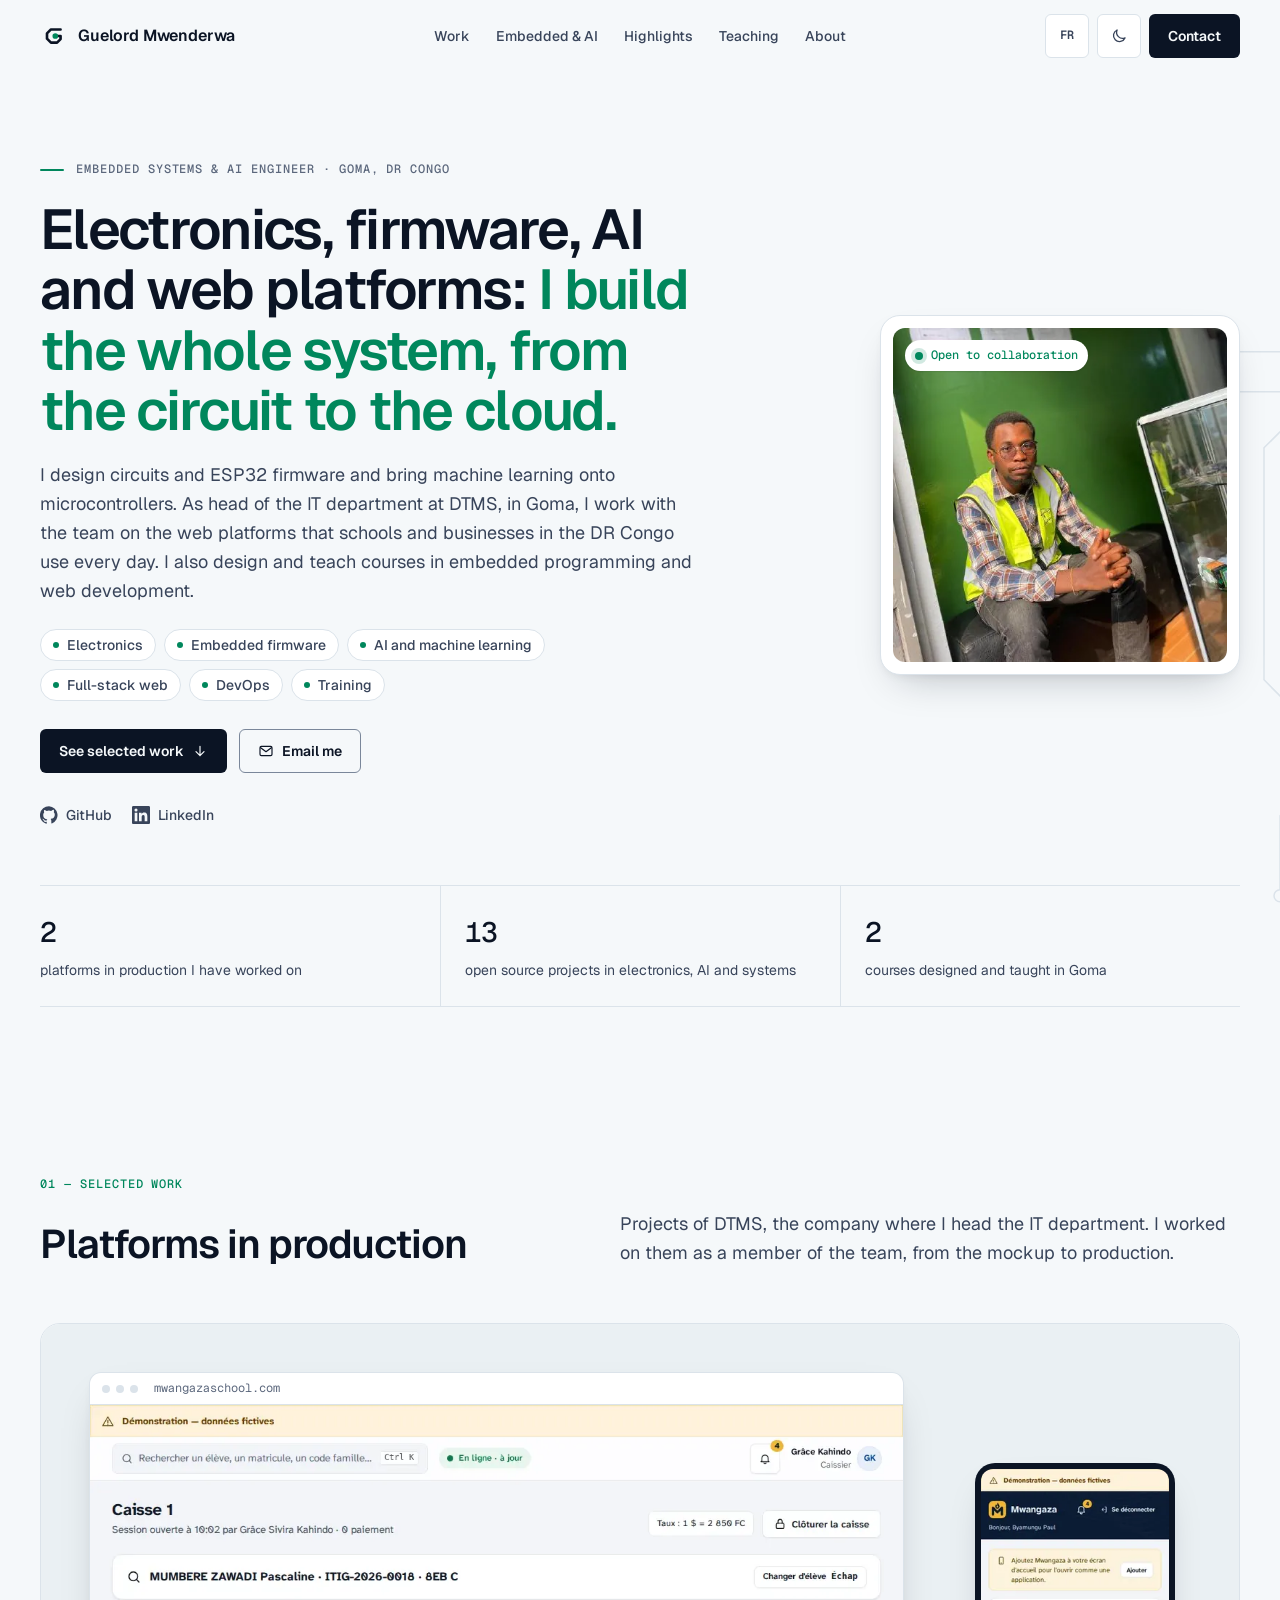
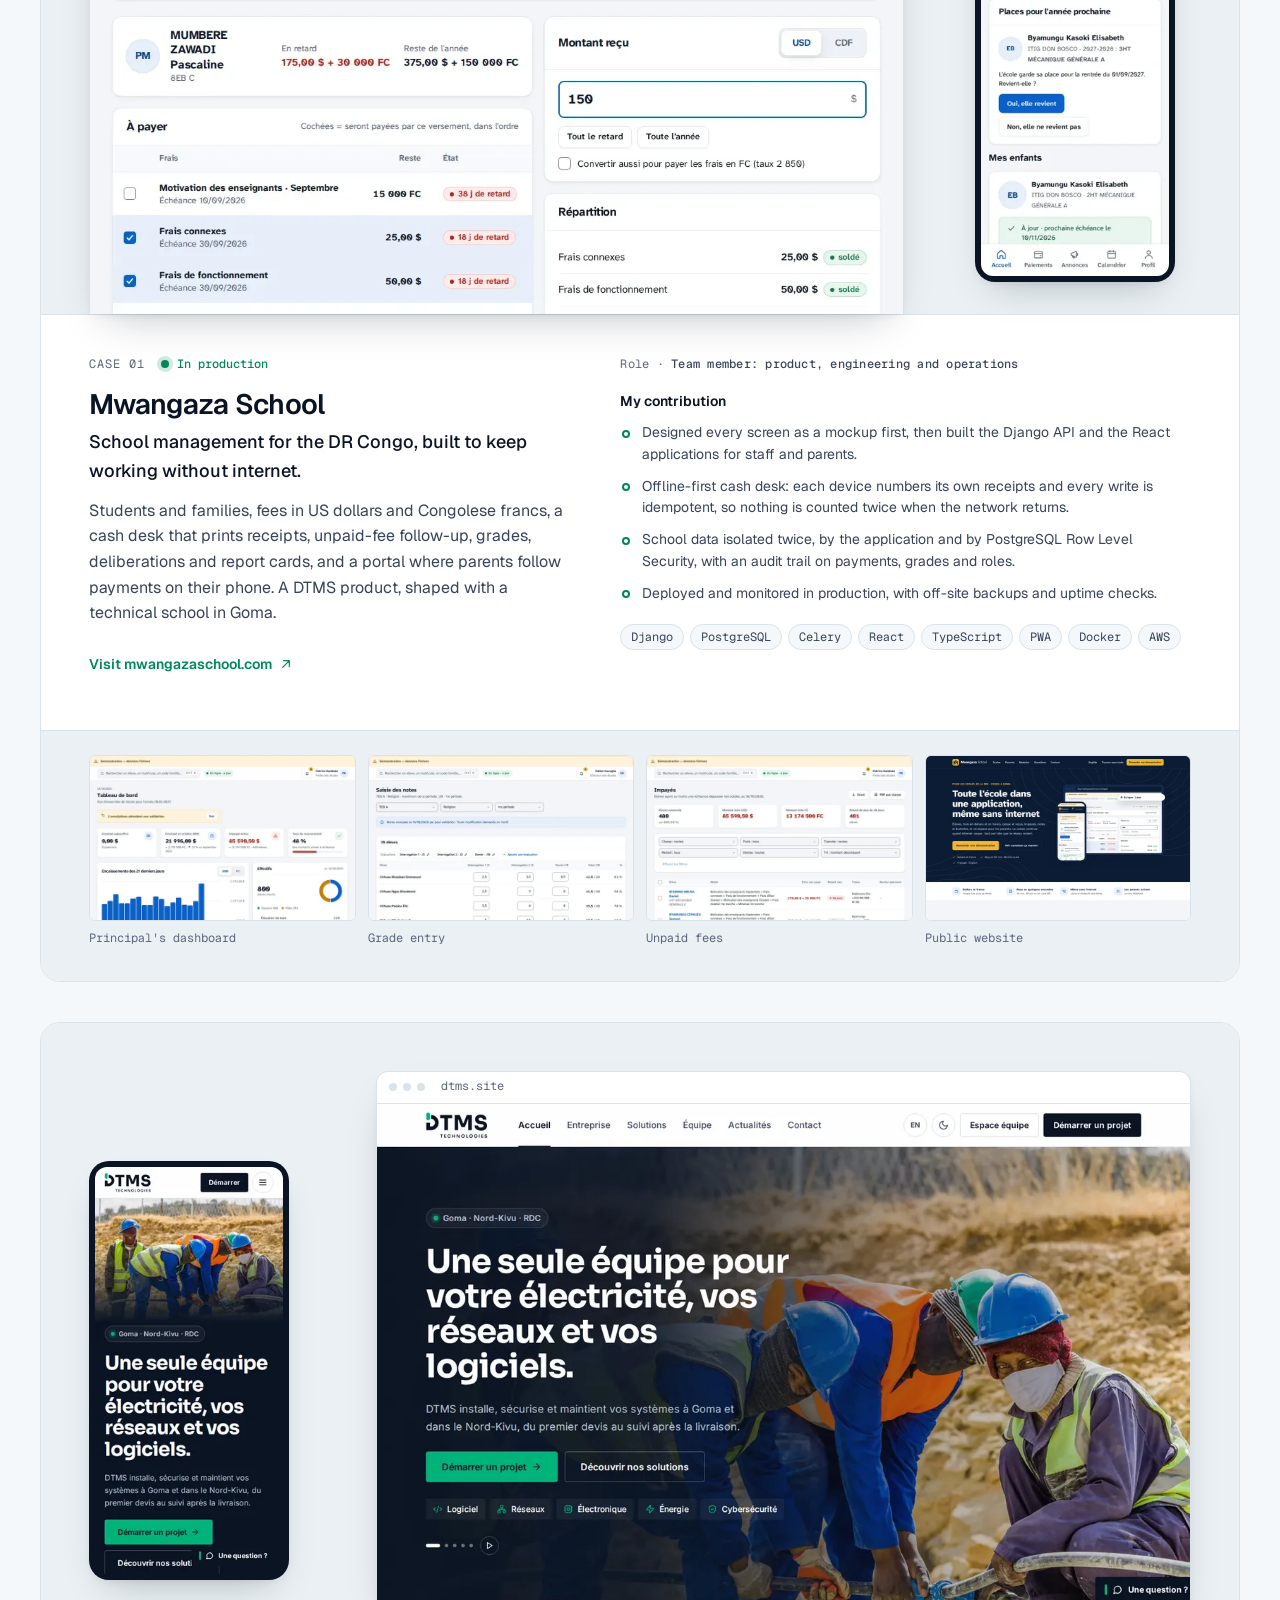
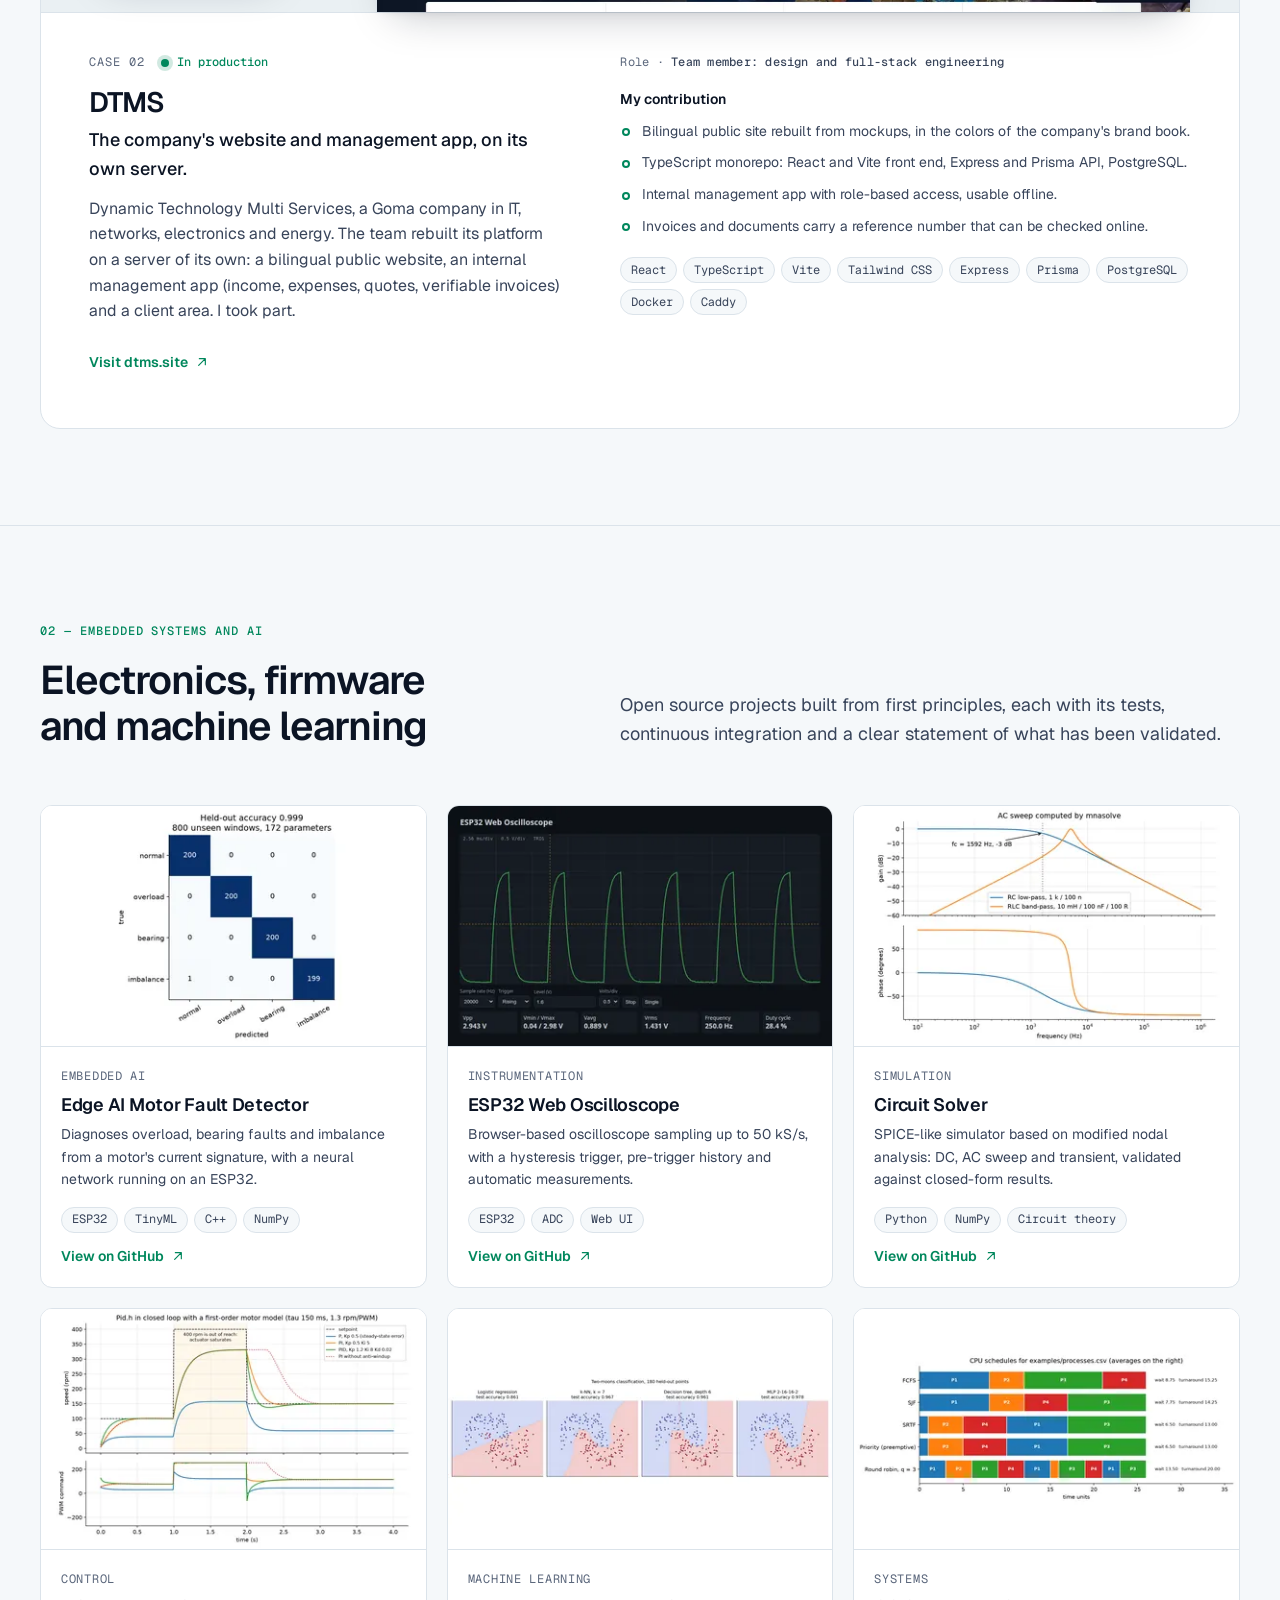
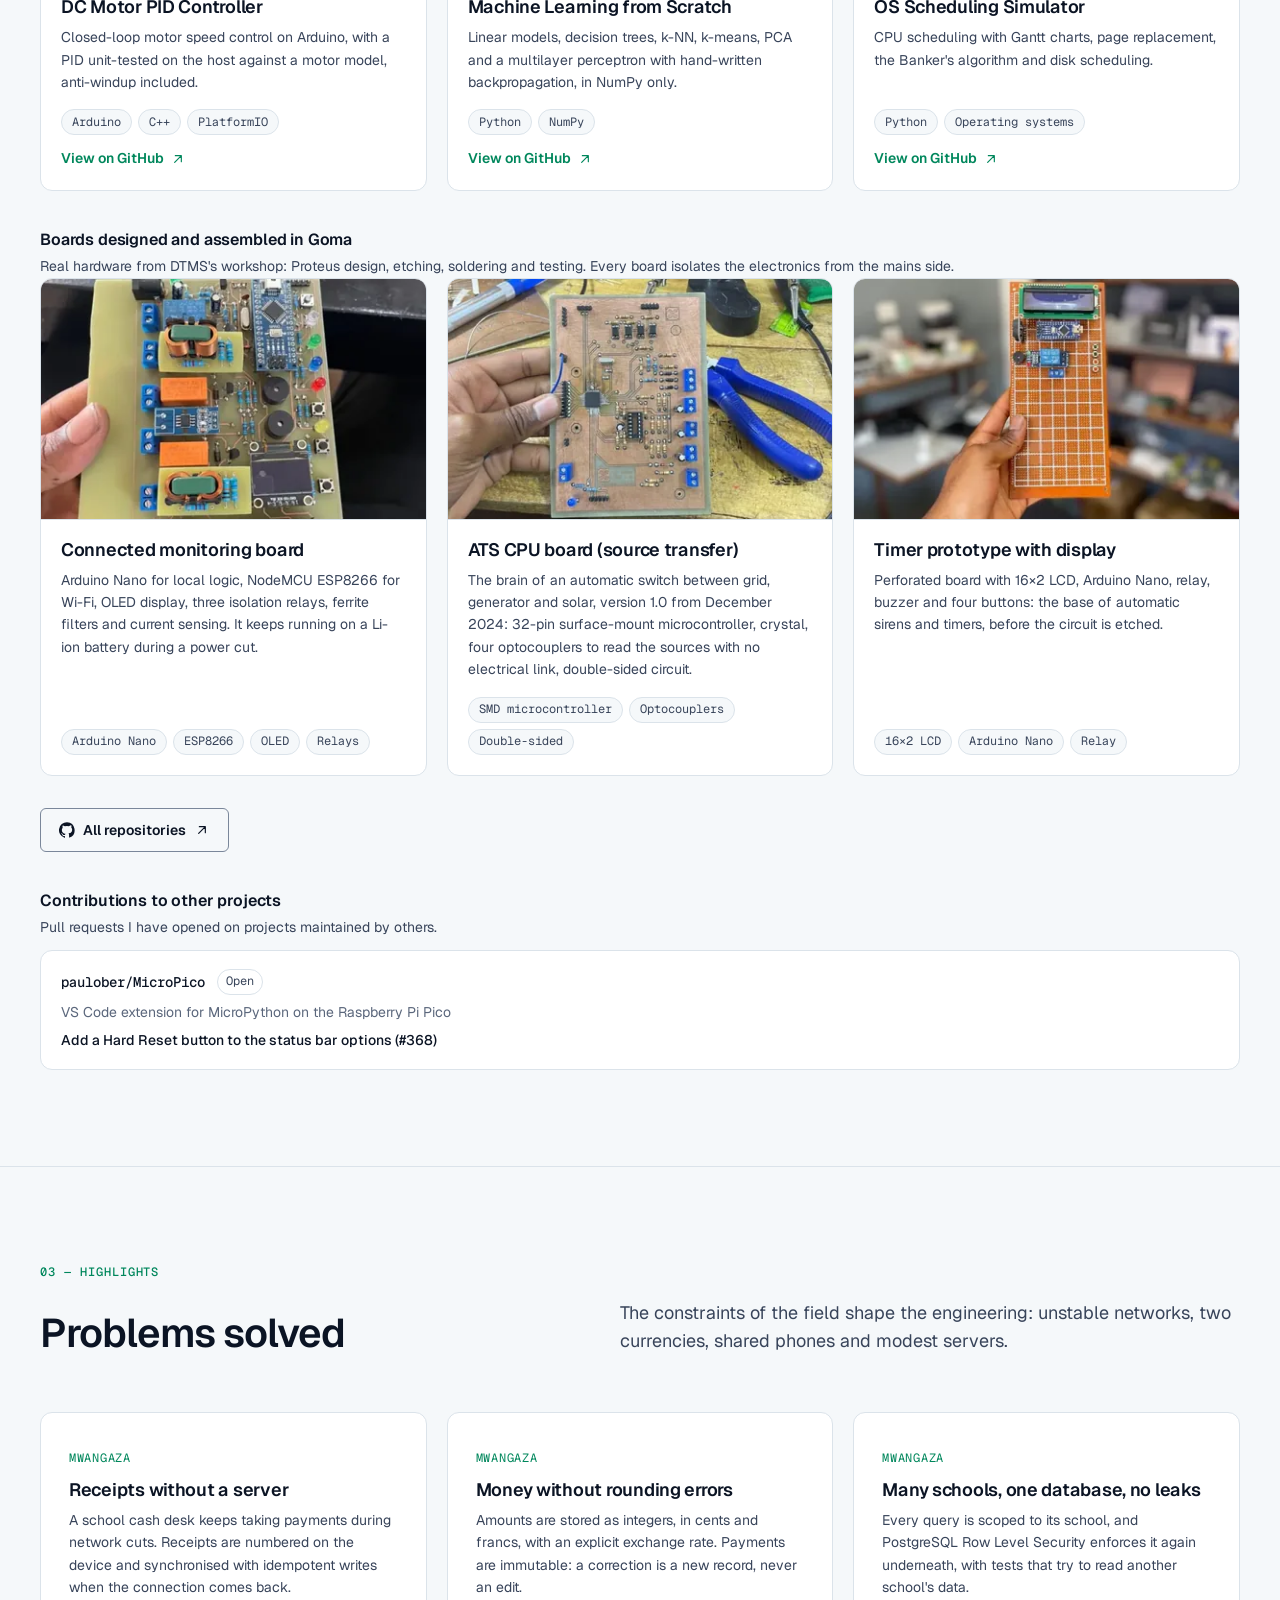
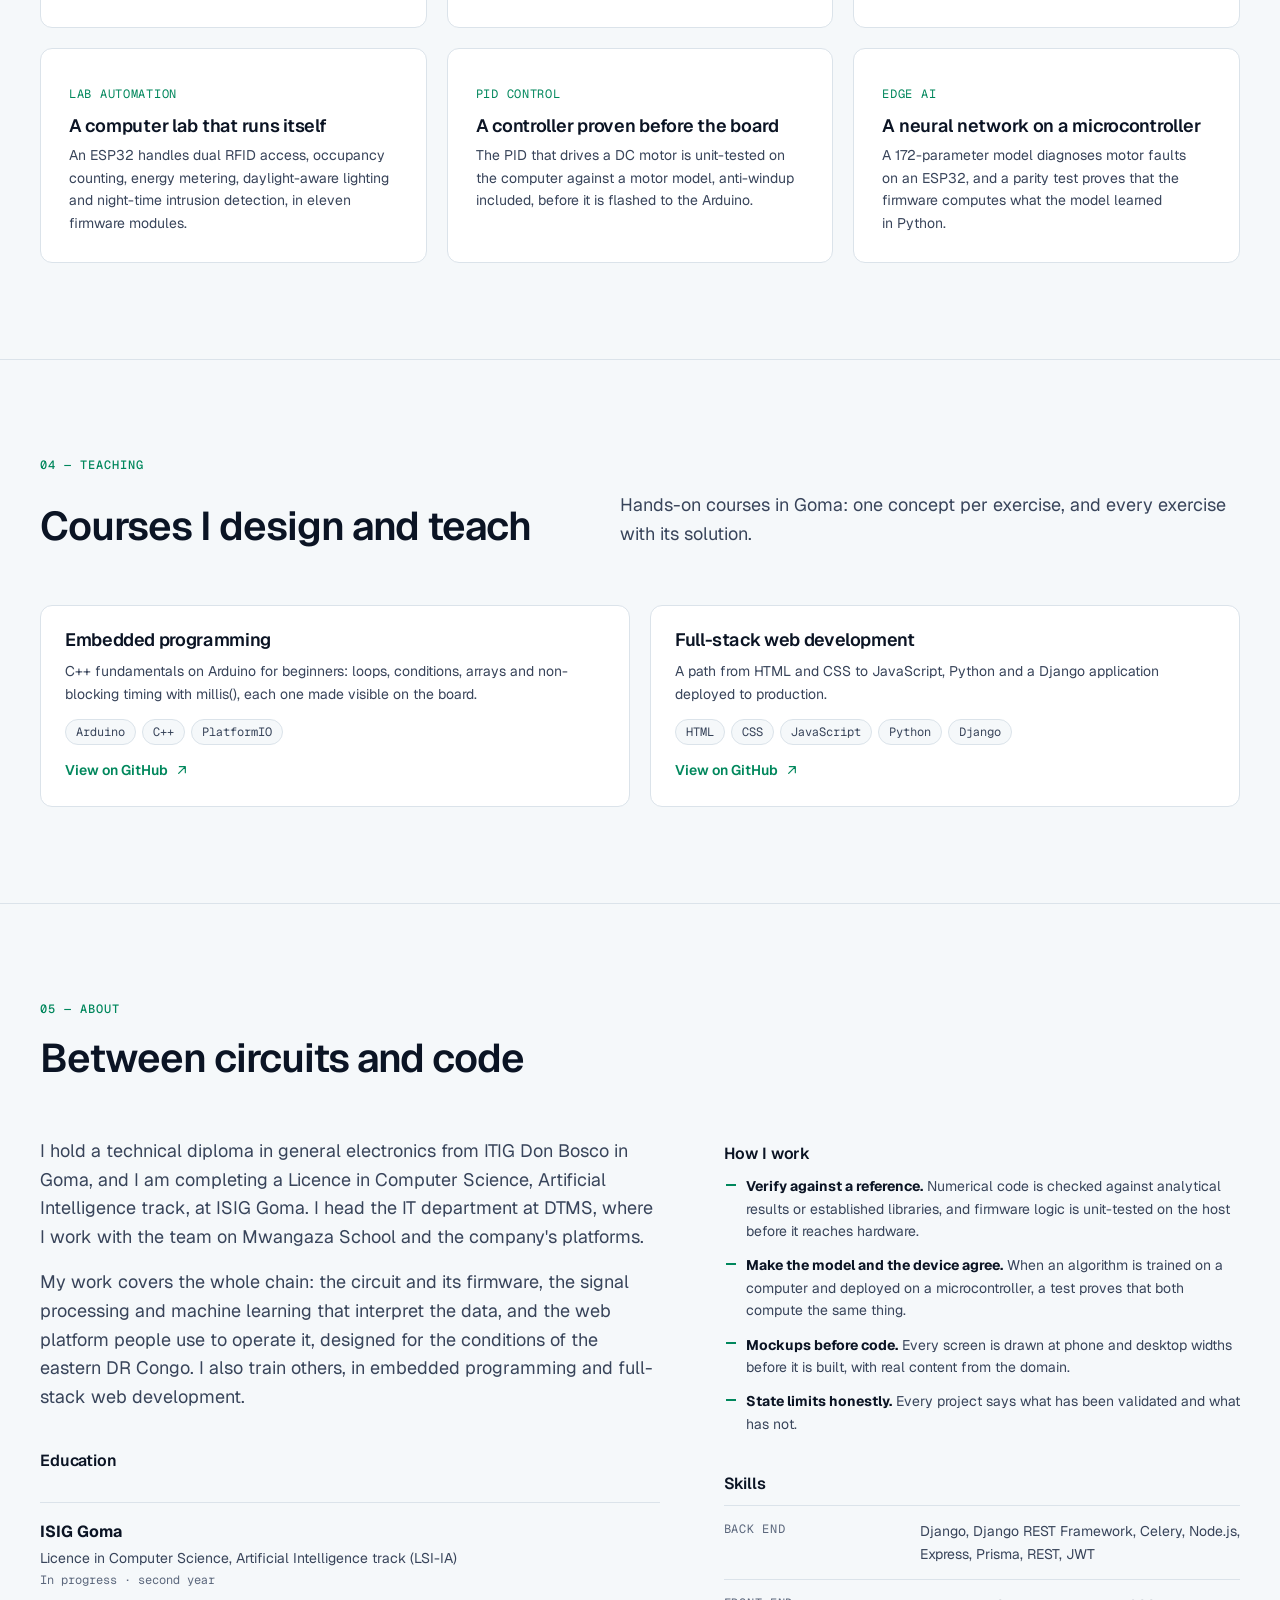
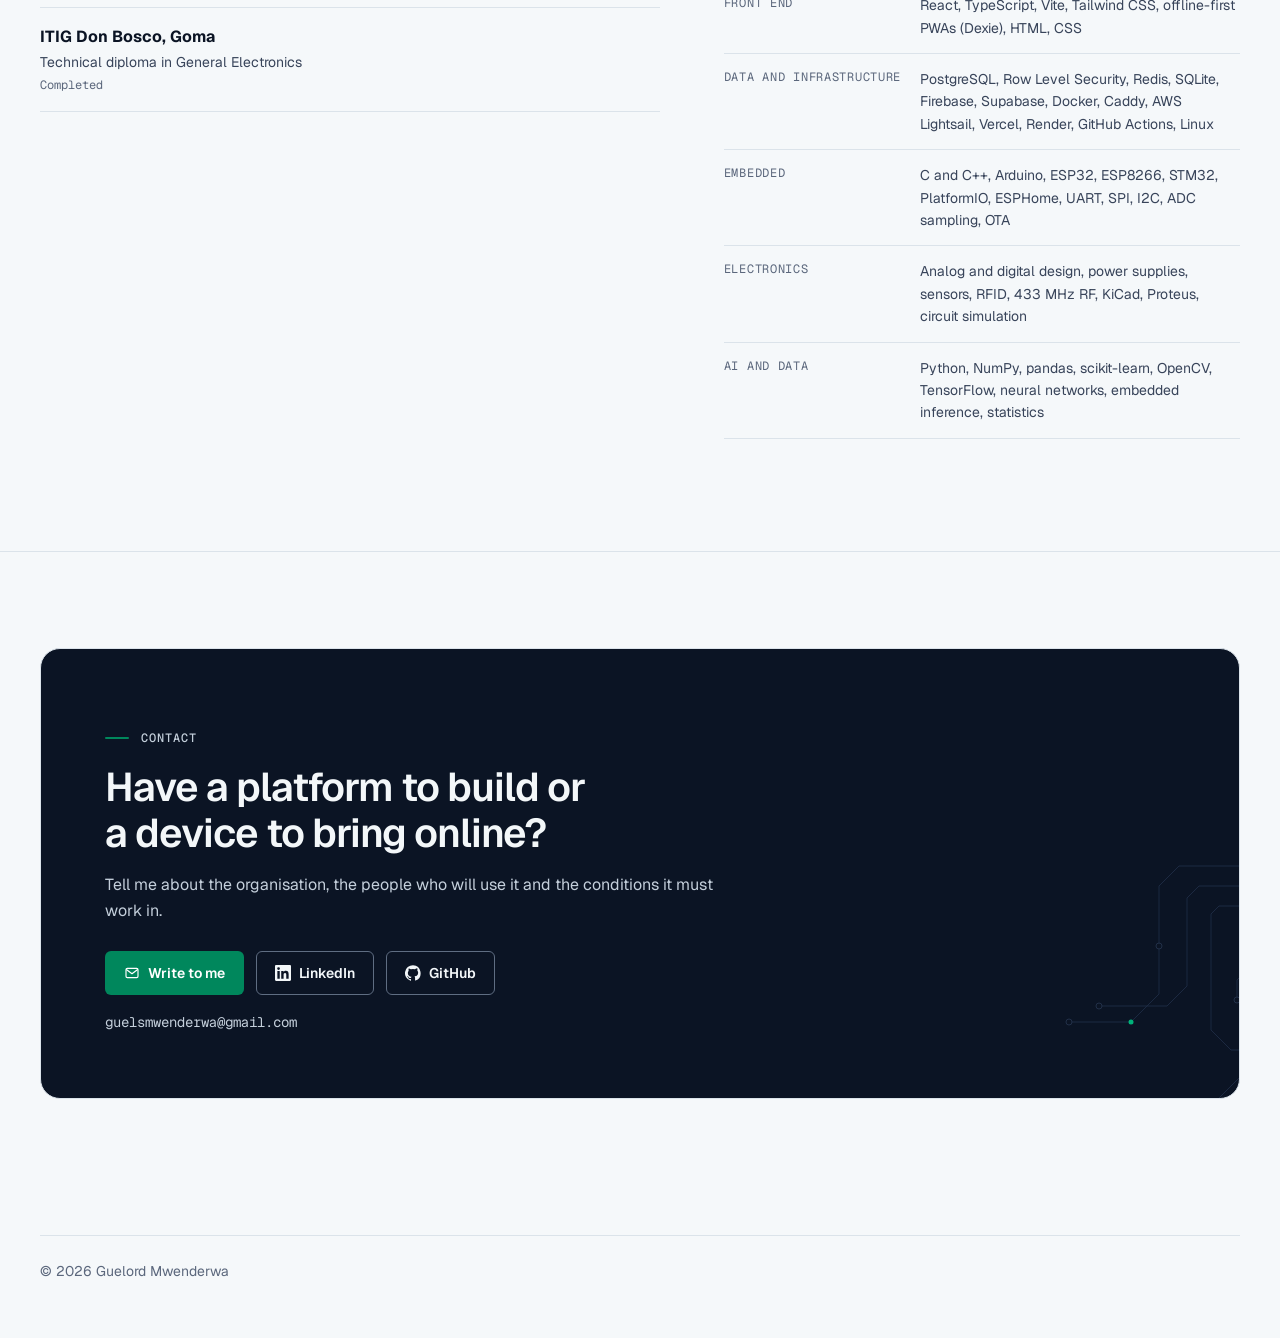
==== commit b75c2645: "style: palette nuit et vert DTMS (clair et sombre), icône et images de partage refaites Co-Authored-" ====
--- a/index.html
+++ b/index.html
@@ -9,8 +9,8 @@
 
 <link rel="canonical" href="https://guelord-mwenderwa.github.io/">
 <link rel="alternate" hreflang="en" href="https://guelord-mwenderwa.github.io/"><link rel="alternate" hreflang="fr" href="https://guelord-mwenderwa.github.io/fr/"><link rel="alternate" hreflang="x-default" href="https://guelord-mwenderwa.github.io/">
-<meta name="theme-color" content="#fbfaf8" media="(prefers-color-scheme: light)">
-<meta name="theme-color" content="#11100f" media="(prefers-color-scheme: dark)">
+<meta name="theme-color" content="#f5f8fa" media="(prefers-color-scheme: light)">
+<meta name="theme-color" content="#0b1424" media="(prefers-color-scheme: dark)">
 <meta property="og:type" content="profile">
 <meta property="og:title" content="Guelord Mwenderwa — Embedded systems and AI engineer in Goma, DR Congo">
 <meta property="og:description" content="Embedded systems and AI engineer in Goma, DR Congo: electronics, ESP32 firmware, machine learning on microcontrollers; head of the IT department at DTMS, where he takes part in the web platforms in production. Trainer in embedded programming and web development.">
@@ -279,7 +279,7 @@
       <h2 id="contact-title">Have a platform to build or a device to bring online?</h2>
       <p>Tell me about the organisation, the people who will use it and the conditions it must work in.</p>
       <div class="contact-actions">
-        <a class="btn btn-copper" href="mailto:guelsmwenderwa@gmail.com"><svg viewBox="0 0 24 24" aria-hidden="true" focusable="false"><rect fill="none" stroke="currentColor" stroke-width="1.75" stroke-linecap="round" stroke-linejoin="round" x="3" y="5" width="18" height="14" rx="2"/><path fill="none" stroke="currentColor" stroke-width="1.75" stroke-linecap="round" stroke-linejoin="round" d="m4 7 8 6 8-6"/></svg>Write to me</a>
+        <a class="btn btn-accent" href="mailto:guelsmwenderwa@gmail.com"><svg viewBox="0 0 24 24" aria-hidden="true" focusable="false"><rect fill="none" stroke="currentColor" stroke-width="1.75" stroke-linecap="round" stroke-linejoin="round" x="3" y="5" width="18" height="14" rx="2"/><path fill="none" stroke="currentColor" stroke-width="1.75" stroke-linecap="round" stroke-linejoin="round" d="m4 7 8 6 8-6"/></svg>Write to me</a>
         <a class="btn btn-outline" href="https://linkedin.com/in/guelord-mwenderwa" rel="me"><svg viewBox="0 0 24 24" aria-hidden="true" focusable="false"><path fill="currentColor" d="M20.45 20.45h-3.56v-5.57c0-1.33-.02-3.04-1.85-3.04-1.85 0-2.14 1.45-2.14 2.94v5.67H9.35V9h3.41v1.56h.05c.48-.9 1.64-1.85 3.37-1.85 3.6 0 4.27 2.37 4.27 5.46v6.28ZM5.34 7.43a2.06 2.06 0 1 1 0-4.13 2.06 2.06 0 0 1 0 4.13ZM7.12 20.45H3.56V9h3.56v11.45ZM22.22 0H1.77C.79 0 0 .77 0 1.73v20.54C0 23.23.79 24 1.77 24h20.45c.98 0 1.78-.77 1.78-1.73V1.73C24 .77 23.2 0 22.22 0Z"/></svg>LinkedIn</a>
         <a class="btn btn-outline" href="https://github.com/GUELORD-MWENDERWA" rel="me"><svg viewBox="0 0 24 24" aria-hidden="true" focusable="false"><path fill="currentColor" d="M12 .3a12 12 0 0 0-3.8 23.4c.6.1.8-.3.8-.6v-2c-3.3.7-4-1.6-4-1.6-.6-1.4-1.4-1.8-1.4-1.8-1-.7.1-.7.1-.7 1.2 0 1.9 1.2 1.9 1.2 1 1.8 2.8 1.3 3.5 1 0-.8.4-1.3.7-1.6-2.7-.3-5.5-1.3-5.5-6 0-1.2.5-2.3 1.3-3.1-.2-.4-.6-1.6 0-3.2 0 0 1-.3 3.3 1.2a11.5 11.5 0 0 1 6 0C17.3 4.7 18.3 5 18.3 5c.7 1.6.2 2.9.1 3.2.8.8 1.3 1.9 1.3 3.2 0 4.6-2.8 5.6-5.5 5.9.5.4.9 1.1.9 2.2v3.3c0 .3.1.7.8.6A12 12 0 0 0 12 .3"/></svg>GitHub</a>
       </div>
--- a/assets/site.css
+++ b/assets/site.css
@@ -1,31 +1,31 @@
 /* Portfolio de Guelord Mwenderwa — une seule feuille de style.
    Jetons : couleurs par rôle (clair et sombre), une échelle de texte, trois rayons, deux ombres.
-   Cuivre : le métal des pistes de circuit imprimé et celui du Katanga. Neutres chauds, teintés du cuivre. */
+   Nuit et vert allumé, comme DTMS et Mwangaza. Neutres froids, teintés de la nuit. */
 
 :root {
-  --surface: #fbfaf8;
-  --sunken: #f3f1ee;
+  --surface: #f5f8fa;
+  --sunken: #eaf0f3;
   --card: #ffffff;
-  --ink: #161412;
-  --ink-2: #45403b;
-  --ink-3: #6b645d;
-  --line: #e4dfd9;
-  --line-soft: #efebe6;
-  --control: #8e857c;
-  --copper: #a64b1c;
-  --copper-strong: #8a3b12;
-  --copper-soft: #f6e7dd;
-  --on-copper: #ffffff;
-  --live: #1d7a4c;
+  --ink: #0b1424;
+  --ink-2: #38445a;
+  --ink-3: #5b677c;
+  --line: #dbe3ea;
+  --line-soft: #e8eef2;
+  --control: #7a879a;
+  --accent: #00875c;
+  --accent-strong: #006a48;
+  --accent-soft: #e3f6ee;
+  --on-accent: #ffffff;
+  --live: #00875c;
   --figure: #ffffff;
-  --contact-bg: #161412;
-  --contact-ink: #f3efea;
-  --contact-ink-2: #cfc7bf;
-  --contact-control: #6e665f;
+  --contact-bg: #0b1424;
+  --contact-ink: #f3f7f9;
+  --contact-ink-2: #c4cfdb;
+  --contact-control: #5f6d82;
   --contact-hover: rgb(255 255 255 / 0.06);
-  --contact-line: #2d2926;
-  --contact-via: #3a3531;
-  --contact-accent: #e79a6b;
+  --contact-line: #22314b;
+  --contact-via: #2a3a55;
+  --contact-accent: #00b37a;
 
   --font: "Geist", ui-sans-serif, system-ui, -apple-system, "Segoe UI", Roboto, sans-serif;
   --mono: "Geist Mono", ui-monospace, "SFMono-Regular", Menlo, Consolas, monospace;
@@ -45,8 +45,8 @@
   --r-lg: 20px;
   --r-pill: 999px;
 
-  --shadow-1: 0 1px 2px rgb(22 20 18 / 0.06), 0 1px 1px rgb(22 20 18 / 0.04);
-  --shadow-2: 0 18px 40px -18px rgb(22 20 18 / 0.28), 0 4px 12px -6px rgb(22 20 18 / 0.12);
+  --shadow-1: 0 1px 2px rgb(11 20 36 / 0.06), 0 1px 1px rgb(11 20 36 / 0.04);
+  --shadow-2: 0 18px 40px -18px rgb(11 20 36 / 0.28), 0 4px 12px -6px rgb(11 20 36 / 0.12);
 
   --gutter: 16px;
   --max: 1200px;
@@ -57,24 +57,24 @@
 
 @media (prefers-color-scheme: dark) {
   :root:not([data-theme="light"]) {
-    --surface: #11100f;
-    --sunken: #0c0b0a;
-    --card: #191716;
-    --ink: #f3efea;
-    --ink-2: #cfc7bf;
-    --ink-3: #a39a91;
-    --line: #2d2926;
-    --line-soft: #221f1d;
-    --control: #6e665f;
-    --copper: #e79a6b;
-    --copper-strong: #f2b48d;
-    --copper-soft: #2a1c14;
-    --on-copper: #11100f;
-    --live: #5ccb91;
-    --figure: #f6f4f1;
-    --contact-bg: #191716;
-    --contact-ink: #f3efea;
-    --contact-ink-2: #cfc7bf;
+    --surface: #0b1424;
+    --sunken: #070e1a;
+    --card: #111d33;
+    --ink: #f3f7f9;
+    --ink-2: #c4cfdb;
+    --ink-3: #94a3b8;
+    --line: #22314b;
+    --line-soft: #18253b;
+    --control: #5f6d82;
+    --accent: #00b37a;
+    --accent-strong: #33d19b;
+    --accent-soft: #0c2a26;
+    --on-accent: #0b1424;
+    --live: #33d19b;
+    --figure: #f6f8fa;
+    --contact-bg: #111d33;
+    --contact-ink: #f3f7f9;
+    --contact-ink-2: #c4cfdb;
     --shadow-1: 0 1px 2px rgb(0 0 0 / 0.4);
     --shadow-2: 0 18px 40px -18px rgb(0 0 0 / 0.7), 0 4px 12px -6px rgb(0 0 0 / 0.5);
     color-scheme: dark;
@@ -82,24 +82,24 @@
 }
 
 :root[data-theme="dark"] {
-  --surface: #11100f;
-  --sunken: #0c0b0a;
-  --card: #191716;
-  --ink: #f3efea;
-  --ink-2: #cfc7bf;
-  --ink-3: #a39a91;
-  --line: #2d2926;
-  --line-soft: #221f1d;
-  --control: #6e665f;
-  --copper: #e79a6b;
-  --copper-strong: #f2b48d;
-  --copper-soft: #2a1c14;
-  --on-copper: #11100f;
-  --live: #5ccb91;
-  --figure: #f6f4f1;
-  --contact-bg: #191716;
-  --contact-ink: #f3efea;
-  --contact-ink-2: #cfc7bf;
+  --surface: #0b1424;
+  --sunken: #070e1a;
+  --card: #111d33;
+  --ink: #f3f7f9;
+  --ink-2: #c4cfdb;
+  --ink-3: #94a3b8;
+  --line: #22314b;
+  --line-soft: #18253b;
+  --control: #5f6d82;
+  --accent: #00b37a;
+  --accent-strong: #33d19b;
+  --accent-soft: #0c2a26;
+  --on-accent: #0b1424;
+  --live: #33d19b;
+  --figure: #f6f8fa;
+  --contact-bg: #111d33;
+  --contact-ink: #f3f7f9;
+  --contact-ink-2: #c4cfdb;
   --shadow-1: 0 1px 2px rgb(0 0 0 / 0.4);
   --shadow-2: 0 18px 40px -18px rgb(0 0 0 / 0.7), 0 4px 12px -6px rgb(0 0 0 / 0.5);
   color-scheme: dark;
@@ -144,7 +144,7 @@
 ul { margin: 0; padding: 0; list-style: none; }
 
 :focus-visible {
-  outline: 2px solid var(--copper);
+  outline: 2px solid var(--accent);
   outline-offset: 3px;
   border-radius: var(--r-sm);
 }
@@ -187,7 +187,7 @@
   content: "";
   width: 24px;
   height: 2px;
-  background: var(--copper);
+  background: var(--accent);
   border-radius: var(--r-sm);
 }
 
@@ -218,9 +218,9 @@
 }
 .btn svg { width: 16px; height: 16px; flex: none; }
 .btn-primary { background: var(--ink); color: var(--surface); }
-.btn-primary:hover { background: var(--copper-strong); color: var(--on-copper); }
-.btn-copper { background: var(--copper); color: var(--on-copper); }
-.btn-copper:hover { background: var(--copper-strong); }
+.btn-primary:hover { background: var(--accent-strong); color: var(--on-accent); }
+.btn-accent { background: var(--accent); color: var(--on-accent); }
+.btn-accent:hover { background: var(--accent-strong); }
 .btn-outline { background: transparent; color: var(--ink); border-color: var(--control); }
 .btn-outline:hover { border-color: var(--ink); background: var(--card); }
 .btn-ghost { background: transparent; color: var(--ink-2); }
@@ -250,14 +250,14 @@
   display: inline-flex;
   align-items: center;
   gap: 6px;
-  color: var(--copper);
+  color: var(--accent);
   font-weight: 600;
   font-size: var(--t-sm);
   text-decoration: none;
   min-height: 44px;
 }
 .link-arrow svg { width: 16px; height: 16px; transition: transform 0.15s ease; }
-.link-arrow:hover { color: var(--copper-strong); }
+.link-arrow:hover { color: var(--accent-strong); }
 .link-arrow:hover svg { transform: translate(2px, -2px); }
 
 /* ---------- En-tête ---------- */
@@ -289,7 +289,7 @@
   min-height: 44px;
 }
 .brand-mark { width: 28px; height: 28px; color: var(--ink); flex: none; }
-.brand-mark .via { fill: var(--copper); }
+.brand-mark .via { fill: var(--accent); }
 .brand-name { white-space: nowrap; }
 
 .nav-desktop { display: none; }
@@ -365,7 +365,7 @@
   display: none;
 }
 .hero-traces .via { fill: var(--surface); stroke: var(--line); }
-.hero-traces .via-live { fill: var(--copper); stroke: none; }
+.hero-traces .via-live { fill: var(--accent); stroke: none; }
 .hero-grid {
   position: relative;
   display: grid;
@@ -378,7 +378,7 @@
   letter-spacing: -0.03em;
   max-width: 21ch;
 }
-.hero h1 em { font-style: normal; color: var(--copper); }
+.hero h1 em { font-style: normal; color: var(--accent); }
 .hero-lead {
   margin-top: 20px;
   font-size: var(--t-lg);
@@ -399,7 +399,7 @@
   font-weight: 500;
   color: var(--ink-2);
 }
-.hero-fields li::before { content: ""; width: 6px; height: 6px; border-radius: 50%; background: var(--copper); }
+.hero-fields li::before { content: ""; width: 6px; height: 6px; border-radius: 50%; background: var(--accent); }
 .hero-ctas { display: flex; flex-wrap: wrap; gap: 12px; margin-top: 28px; }
 .hero-links { display: flex; flex-wrap: wrap; gap: 4px 20px; margin-top: 20px; }
 .hero-links a {
@@ -517,7 +517,7 @@
   font-weight: 500;
   letter-spacing: 0.08em;
   text-transform: uppercase;
-  color: var(--copper);
+  color: var(--accent);
 }
 .section-head h2 { font-size: var(--t-2xl); letter-spacing: -0.025em; }
 .section-head p:not(.section-index) { color: var(--ink-2); max-width: 62ch; font-size: var(--t-md); }
@@ -624,7 +624,7 @@
   top: 0.55em;
   width: 8px;
   height: 8px;
-  border: 2px solid var(--copper);
+  border: 2px solid var(--accent);
   border-radius: 50%;
 }
 .chips { display: flex; flex-wrap: wrap; gap: 6px; margin-top: 20px; }
@@ -694,7 +694,7 @@
   border: 1px solid var(--line);
   border-radius: var(--r-md);
 }
-.highlight .mono { font-size: var(--t-xs); color: var(--copper); letter-spacing: 0.06em; text-transform: uppercase; }
+.highlight .mono { font-size: var(--t-xs); color: var(--accent); letter-spacing: 0.06em; text-transform: uppercase; }
 .highlight h3 { margin-top: 12px; font-size: var(--t-lg); letter-spacing: -0.015em; }
 .highlight p { margin-top: 8px; color: var(--ink-2); font-size: var(--t-sm); line-height: 1.6; }
 
@@ -722,7 +722,7 @@
 .project h3 { font-size: var(--t-lg); letter-spacing: -0.015em; }
 .project p { color: var(--ink-2); font-size: var(--t-sm); line-height: 1.6; }
 .project .chips { margin-top: auto; padding-top: 8px; }
-.project-cta { display: inline-flex; align-items: center; gap: 6px; color: var(--copper); font-weight: 600; font-size: var(--t-sm); margin-top: 4px; }
+.project-cta { display: inline-flex; align-items: center; gap: 6px; color: var(--accent); font-weight: 600; font-size: var(--t-sm); margin-top: 4px; }
 .project-cta svg { width: 16px; height: 16px; }
 
 .all-repos { margin-top: 32px; }
@@ -789,7 +789,7 @@
 .subhead { margin-top: 40px; font-size: var(--t-md); letter-spacing: -0.01em; }
 .principles { margin-top: 12px; display: grid; gap: 12px; }
 .principles li { padding-left: 22px; position: relative; color: var(--ink-2); font-size: var(--t-sm); }
-.principles li::before { content: ""; position: absolute; left: 2px; top: 0.6em; width: 10px; height: 2px; background: var(--copper); }
+.principles li::before { content: ""; position: absolute; left: 2px; top: 0.6em; width: 10px; height: 2px; background: var(--accent); }
 .principles strong { color: var(--ink); }
 
 .skills { margin-top: 12px; border-top: 1px solid var(--line); }
